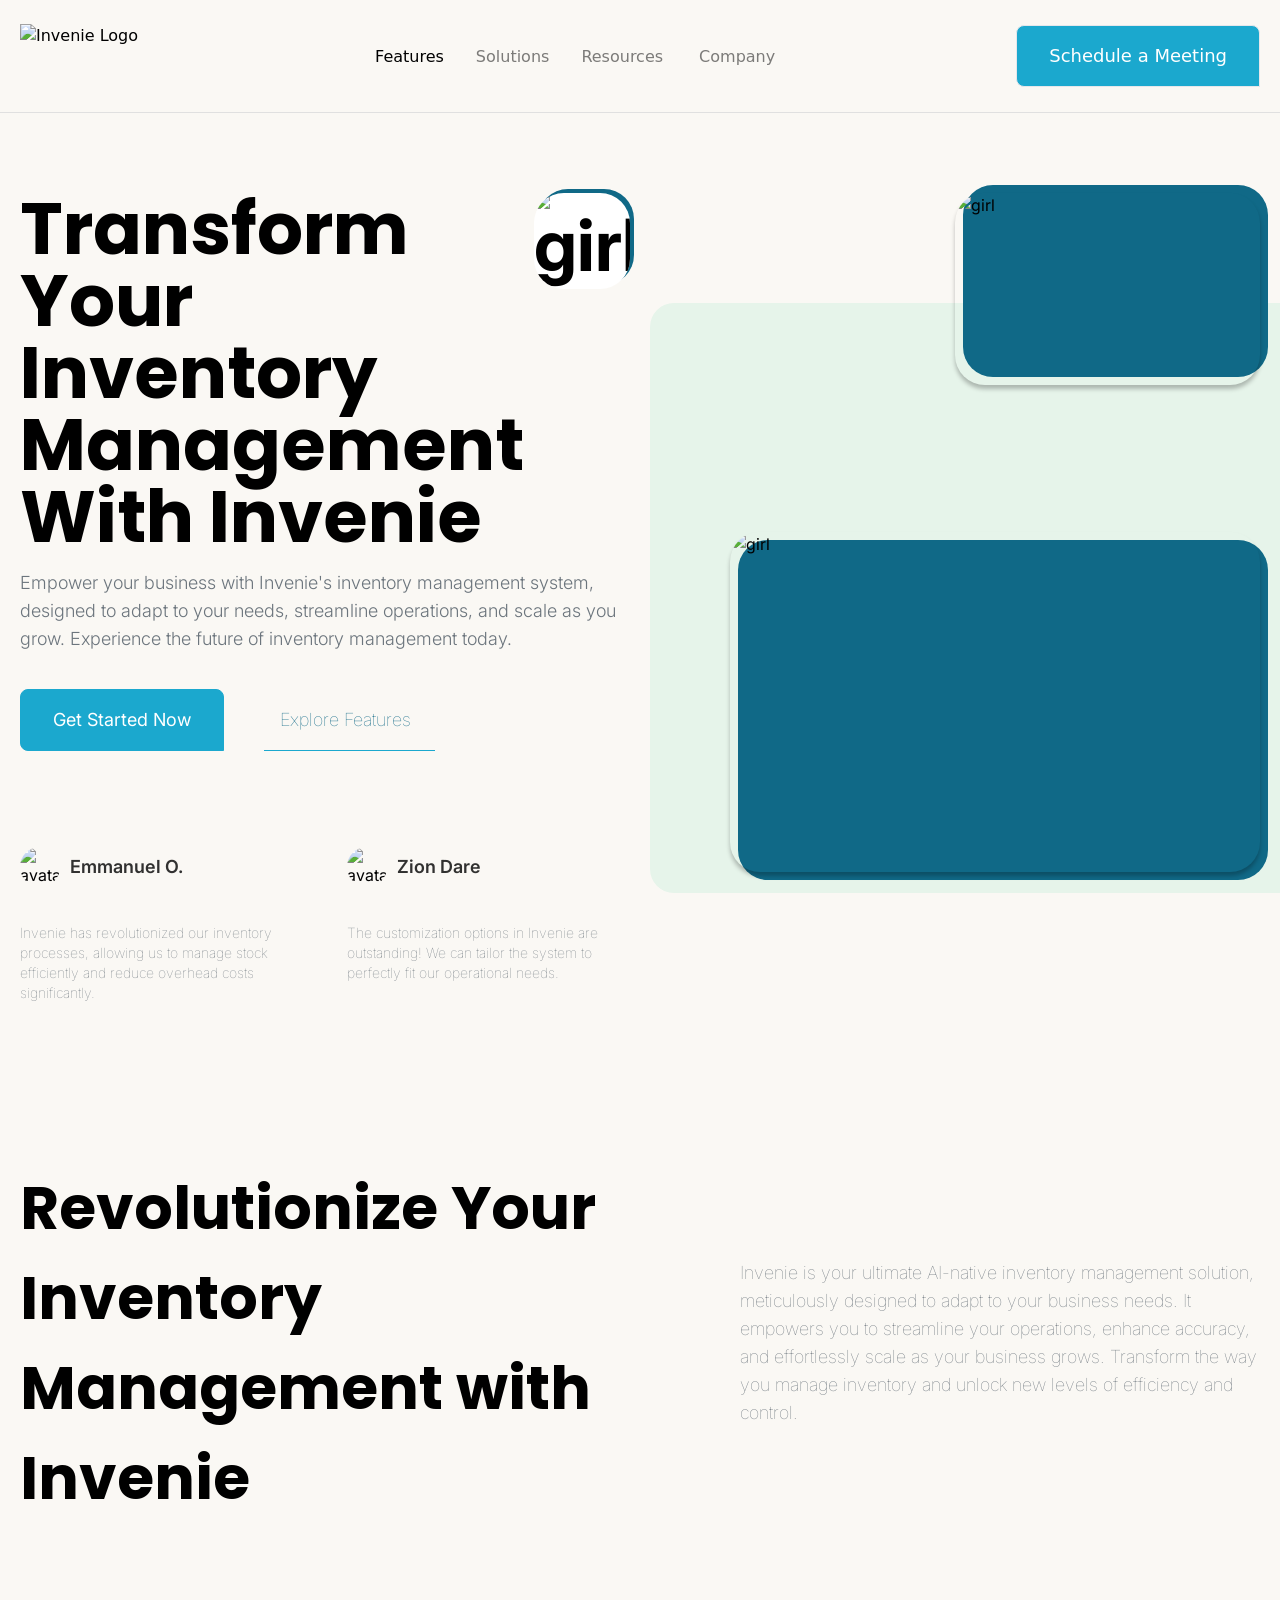
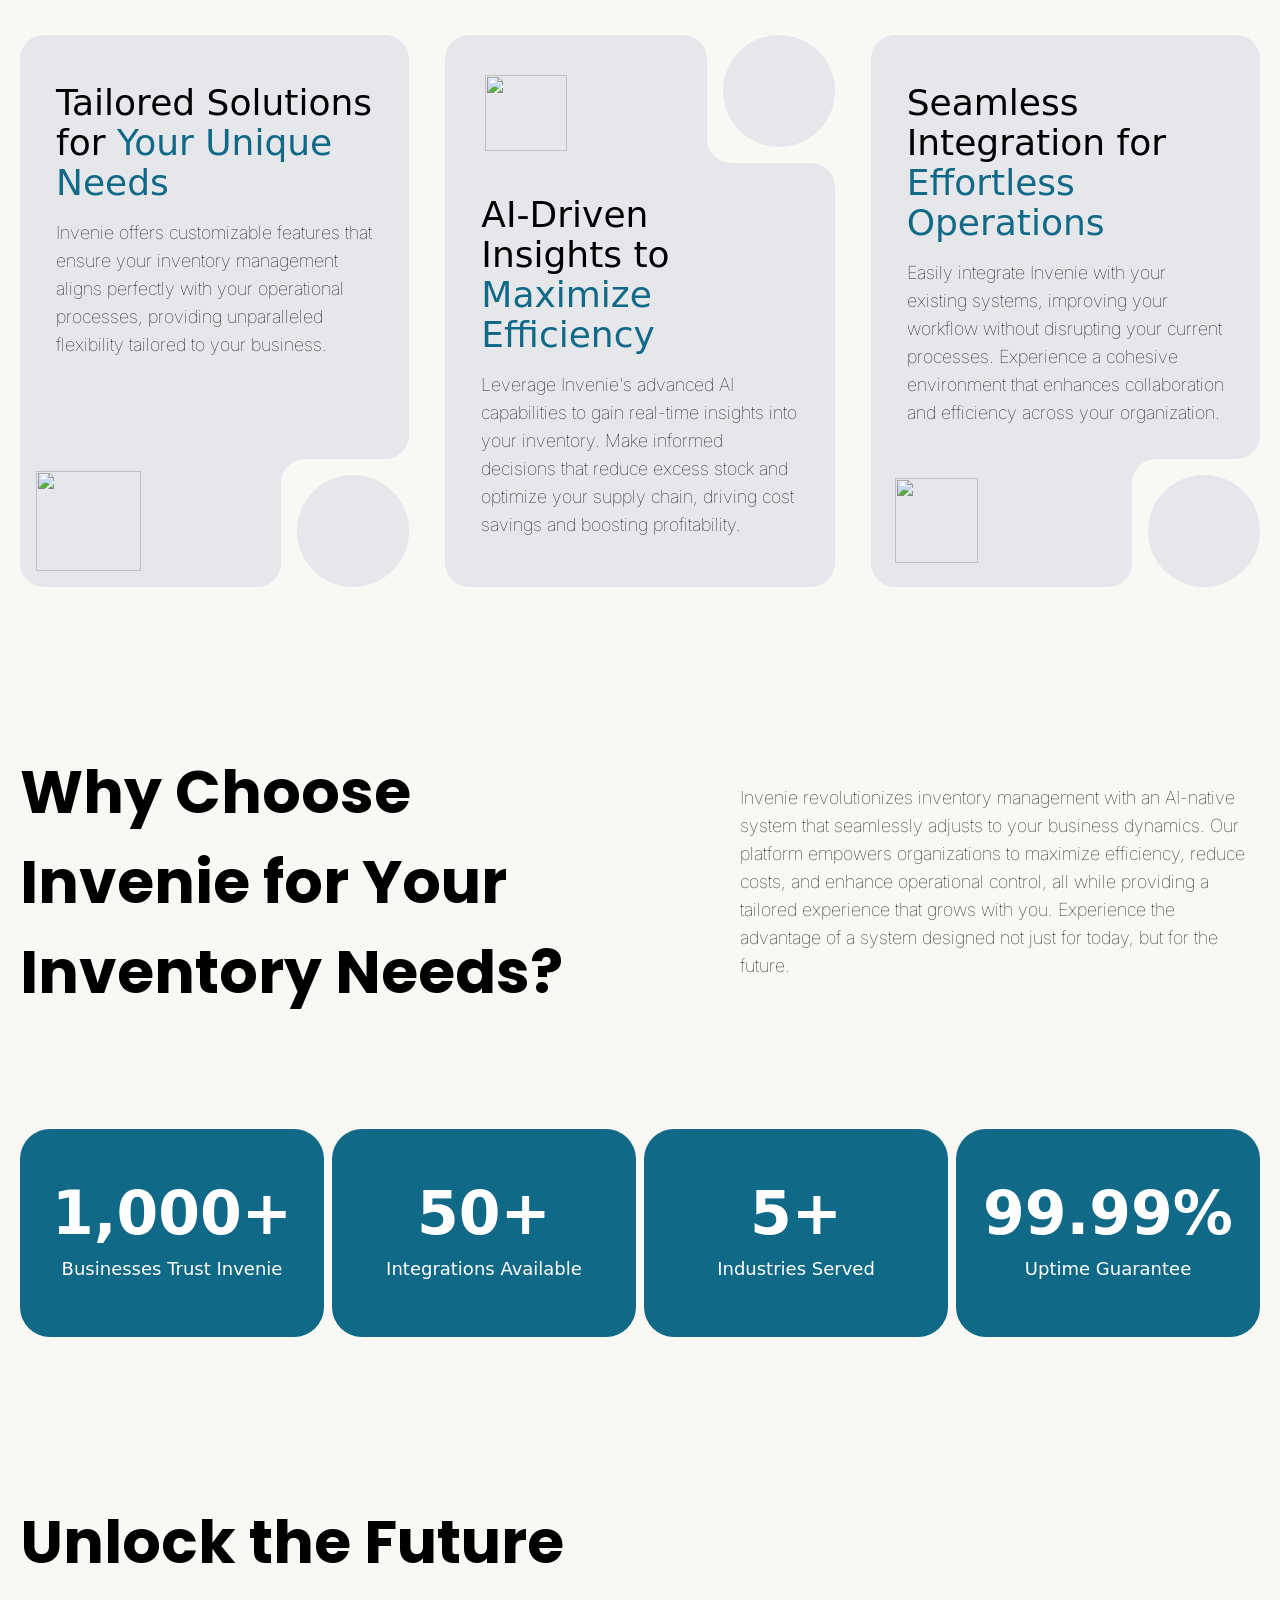
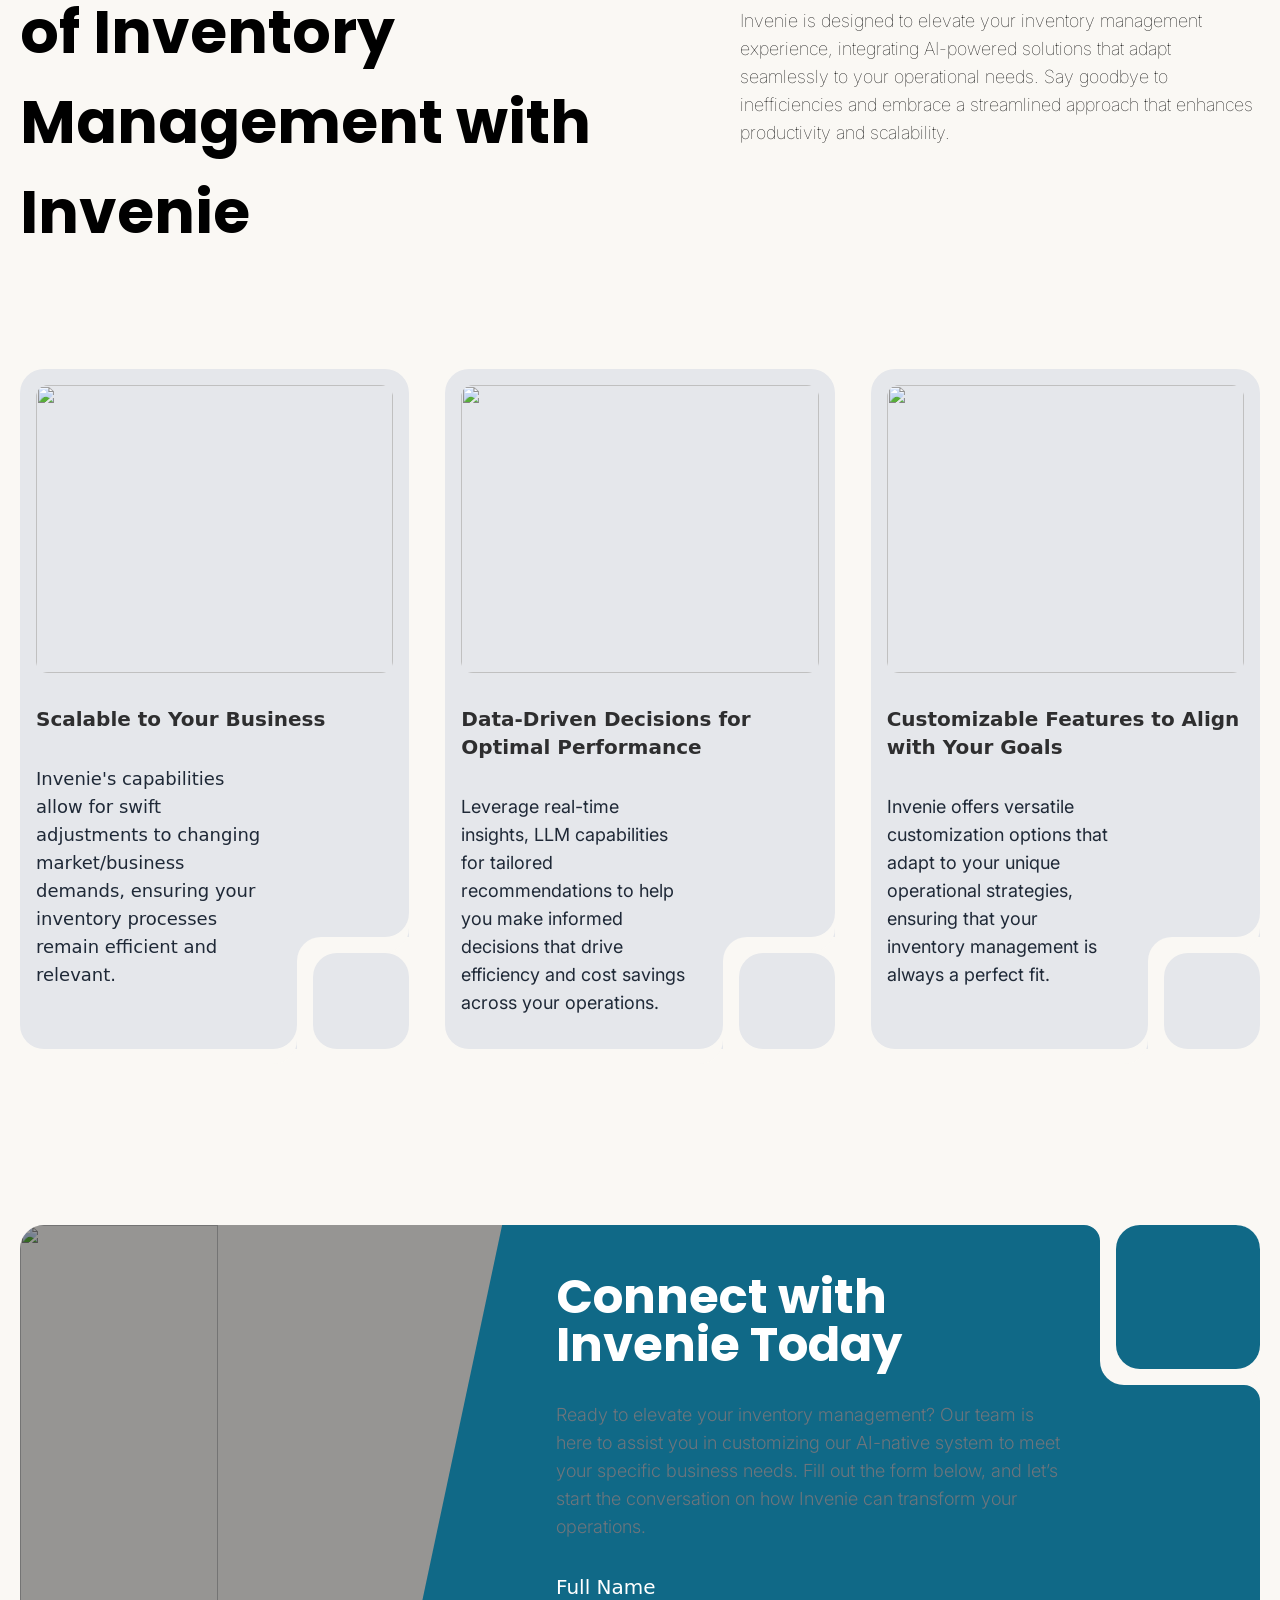
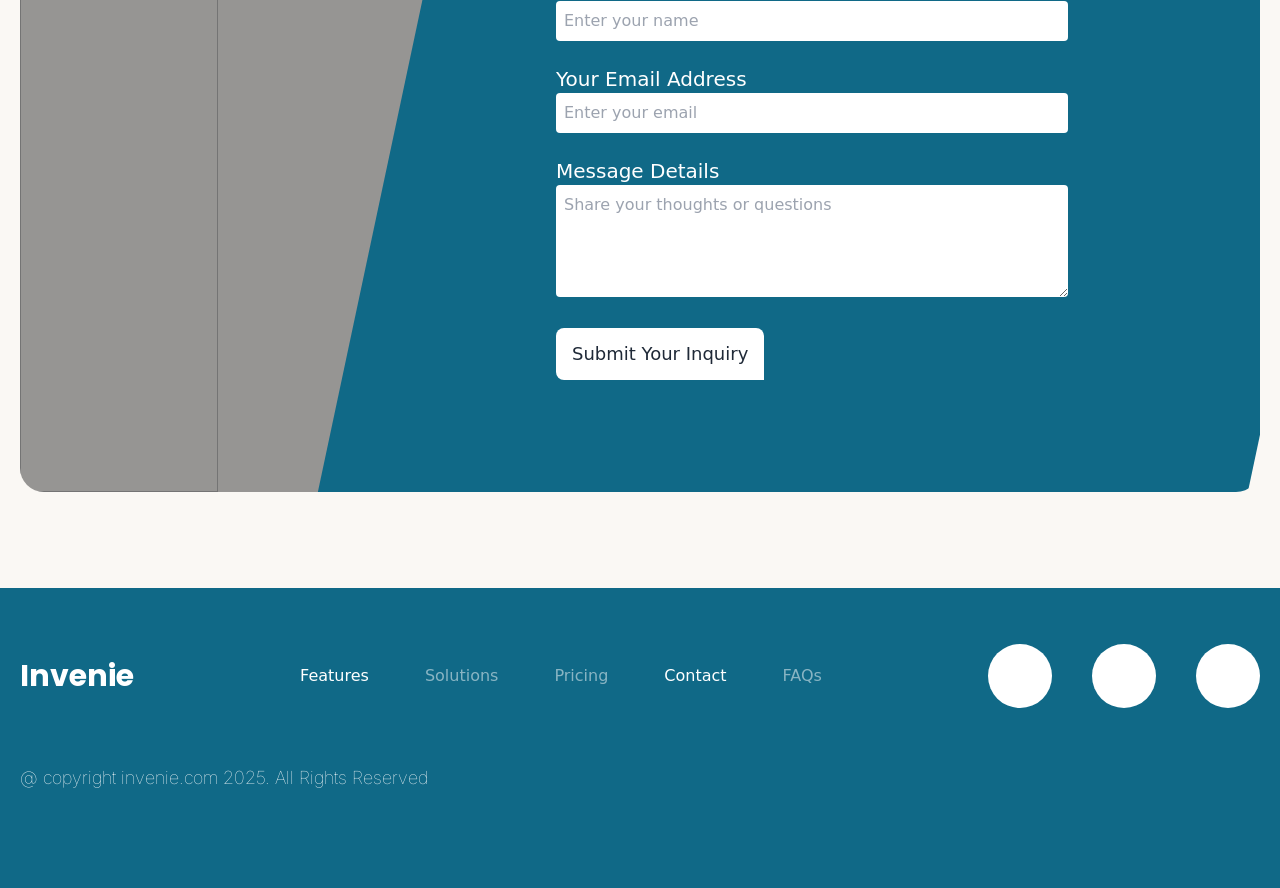
==== index.html @ 68565e1e "first commit" ====
<!DOCTYPE html>
<html lang="en">
  <head>
    <script>window.LANDING_SITE_ID = 'LS-laa4bu20im'</script>
    <script>window.LANDING_SITE_CONTACT_US_URL = 'https://oaojaap5re2buacyhw4cycgvza0shopu.lambda-url.us-east-2.on.aws/'</script>
    <script>window.LANDING_SITE_WAITLIST_URL = 'https://bdldawixswmdefh3p6np22gydi0ojqed.lambda-url.us-east-2.on.aws/'</script>
    <script src="/public/main.umd.js"></script>
    
    <meta charset="utf-8">
    <title>Invenie: AI-Driven Inventory Management for Scalable Business Solutions</title>
    <meta name="description" content="Transform your business with Invenie's adaptable AI-native inventory management system. Customize, scale, and optimize your operations today."/>
    <meta name="viewport" content="width=device-width, initial-scale=1">
    <meta property="og:title" content="Invenie: AI-Driven Inventory Management for Scalable Business Solutions"><meta property="og:description" content="Transform your business with Invenie's adaptable AI-native inventory management system. Customize, scale, and optimize your operations today."><meta name="twitter:title" content="Invenie: AI-Driven Inventory Management"><meta name="twitter:description" content="Optimize your business with Invenie's adaptable AI-native inventory system for scalable solutions."><meta property="og:image" content="https://imagedelivery.net/xaKlCos5cTg_1RWzIu_h-A/f4a46ba2-67cd-480a-1648-e6ad1feab300/public"><meta name="twitter:image" content="https://imagedelivery.net/xaKlCos5cTg_1RWzIu_h-A/f4a46ba2-67cd-480a-1648-e6ad1feab300/public">
    <link rel="preconnect" href="https://fonts.googleapis.com">
    <link rel="preconnect" href="https://fonts.gstatic.com" crossorigin>
    <link rel="icon" href="media/invenieicon.png" type="image/png" />

    <link
        rel="preload"
        href="https://fonts.googleapis.com/css2?family=Poppins:wght@300;400;500;600;700&family=Lato:wght@300;400;500;600;700&family=Inter:wght@300;400;500;600;700&display=swap"
        as="style"
        onload="this.onload=null;this.rel='stylesheet'"
    />
    <noscript>
        <link
            href="https://fonts.googleapis.com/css2?family=Poppins:wght@300;400;500;600;700&family=Lato:wght@300;400;500;600;700&family=Inter:wght@300;400;500;600;700&display=swap"
            rel="stylesheet"
        />
    </noscript>
    <style>*,::after,::before{box-sizing:border-box;border-width:0;border-style:solid;border-color:#e5e7eb}::after,::before{--tw-content:''}html{line-height:1.5;-webkit-text-size-adjust:100%;-moz-tab-size:4;-o-tab-size:4;tab-size:4;font-family:ui-sans-serif,system-ui,-apple-system,BlinkMacSystemFont,"Segoe UI",Roboto,"Helvetica Neue",Arial,"Noto Sans",sans-serif,"Apple Color Emoji","Segoe UI Emoji","Segoe UI Symbol","Noto Color Emoji";font-feature-settings:normal;font-variation-settings:normal}body{margin:0;line-height:inherit}hr{height:0;color:inherit;border-top-width:1px}abbr:where([title]){-webkit-text-decoration:underline dotted;text-decoration:underline dotted}h1,h2,h3,h4,h5,h6{font-size:inherit;font-weight:inherit}a{color:inherit;text-decoration:inherit}b,strong{font-weight:bolder}code,kbd,pre,samp{font-family:ui-monospace,SFMono-Regular,Menlo,Monaco,Consolas,"Liberation Mono","Courier New",monospace;font-size:1em}small{font-size:80%}sub,sup{font-size:75%;line-height:0;position:relative;vertical-align:baseline}sub{bottom:-.25em}sup{top:-.5em}table{text-indent:0;border-color:inherit;border-collapse:collapse}button,input,optgroup,select,textarea{font-family:inherit;font-size:100%;font-weight:inherit;line-height:inherit;color:inherit;margin:0;padding:0}button,select{text-transform:none}[type=button],[type=reset],[type=submit],button{-webkit-appearance:button;background-color:transparent;background-image:none}:-moz-focusring{outline:auto}:-moz-ui-invalid{box-shadow:none}progress{vertical-align:baseline}::-webkit-inner-spin-button,::-webkit-outer-spin-button{height:auto}[type=search]{-webkit-appearance:textfield;outline-offset:-2px}::-webkit-search-decoration{-webkit-appearance:none}::-webkit-file-upload-button{-webkit-appearance:button;font:inherit}summary{display:list-item}blockquote,dd,dl,figure,h1,h2,h3,h4,h5,h6,hr,p,pre{margin:0}fieldset{margin:0;padding:0}legend{padding:0}menu,ol,ul{list-style:none;margin:0;padding:0}textarea{resize:vertical}input::-moz-placeholder,textarea::-moz-placeholder{opacity:1;color:#9ca3af}input::placeholder,textarea::placeholder{opacity:1;color:#9ca3af}[role=button],button{cursor:pointer}:disabled{cursor:default}audio,canvas,embed,iframe,img,object,svg,video{display:block;vertical-align:middle}img,video{max-width:100%;height:auto}[hidden]{display:none}*,::after,::before{--tw-border-spacing-x:0;--tw-border-spacing-y:0;--tw-translate-x:0;--tw-translate-y:0;--tw-rotate:0;--tw-skew-x:0;--tw-skew-y:0;--tw-scale-x:1;--tw-scale-y:1;--tw-pan-x: ;--tw-pan-y: ;--tw-pinch-zoom: ;--tw-scroll-snap-strictness:proximity;--tw-ordinal: ;--tw-slashed-zero: ;--tw-numeric-figure: ;--tw-numeric-spacing: ;--tw-numeric-fraction: ;--tw-ring-inset: ;--tw-ring-offset-width:0px;--tw-ring-offset-color:#fff;--tw-ring-color:rgb(59 130 246 / 0.5);--tw-ring-offset-shadow:0 0 #0000;--tw-ring-shadow:0 0 #0000;--tw-shadow:0 0 #0000;--tw-shadow-colored:0 0 #0000;--tw-blur: ;--tw-brightness: ;--tw-contrast: ;--tw-grayscale: ;--tw-hue-rotate: ;--tw-invert: ;--tw-saturate: ;--tw-sepia: ;--tw-drop-shadow: ;--tw-backdrop-blur: ;--tw-backdrop-brightness: ;--tw-backdrop-contrast: ;--tw-backdrop-grayscale: ;--tw-backdrop-hue-rotate: ;--tw-backdrop-invert: ;--tw-backdrop-opacity: ;--tw-backdrop-saturate: ;--tw-backdrop-sepia: }::backdrop{--tw-border-spacing-x:0;--tw-border-spacing-y:0;--tw-translate-x:0;--tw-translate-y:0;--tw-rotate:0;--tw-skew-x:0;--tw-skew-y:0;--tw-scale-x:1;--tw-scale-y:1;--tw-pan-x: ;--tw-pan-y: ;--tw-pinch-zoom: ;--tw-scroll-snap-strictness:proximity;--tw-ordinal: ;--tw-slashed-zero: ;--tw-numeric-figure: ;--tw-numeric-spacing: ;--tw-numeric-fraction: ;--tw-ring-inset: ;--tw-ring-offset-width:0px;--tw-ring-offset-color:#fff;--tw-ring-color:rgb(59 130 246 / 0.5);--tw-ring-offset-shadow:0 0 #0000;--tw-ring-shadow:0 0 #0000;--tw-shadow:0 0 #0000;--tw-shadow-colored:0 0 #0000;--tw-blur: ;--tw-brightness: ;--tw-contrast: ;--tw-grayscale: ;--tw-hue-rotate: ;--tw-invert: ;--tw-saturate: ;--tw-sepia: ;--tw-drop-shadow: ;--tw-backdrop-blur: ;--tw-backdrop-brightness: ;--tw-backdrop-contrast: ;--tw-backdrop-grayscale: ;--tw-backdrop-hue-rotate: ;--tw-backdrop-invert: ;--tw-backdrop-opacity: ;--tw-backdrop-saturate: ;--tw-backdrop-sepia: }.pointer-events-none{pointer-events:none}.absolute{position:absolute}.relative{position:relative}.inset-0{inset:0px}.-bottom-10{bottom:-2.5rem}.-bottom-16{bottom:-4rem}.-left-10{left:-2.5rem}.-left-6{left:-1.5rem}.-left-8{left:-2rem}.-right-10{right:-2.5rem}.-right-20{right:-5rem}.-top-16{top:-4rem}.-top-6{top:-1.5rem}.bottom-0{bottom:0}.bottom-10{bottom:2.5rem}.bottom-4{bottom:1rem}.bottom-6{bottom:1.5rem}.left-0{left:0}.left-1\/2{left:50%}.left-10{left:2.5rem}.left-4{left:1rem}.left-6{left:1.5rem}.right-0{right:0}.top-0{top:0}.top-1\/2{top:50%}.top-32{top:8rem}.top-40{top:10rem}.top-full{top:100%}.z-0{z-index:0}.z-10{z-index:10}.z-20{z-index:20}.z-30{z-index:30}.z-40{z-index:40}.z-50{z-index:50}.z-\[1\]{z-index:1}.col-span-2{grid-column:span 2/span 2}.col-span-3{grid-column:span 3/span 3}.col-span-4{grid-column:span 4/span 4}.col-span-5{grid-column:span 5/span 5}.mx-auto{margin-left:auto;margin-right:auto}.-mr-20{margin-right:-5rem}.ml-1{margin-left:.25rem}.ml-auto{margin-left:auto}.mt-10{margin-top:2.5rem}.mt-2{margin-top:.5rem}.block{display:block}.inline-block{display:inline-block}.flex{display:flex}.grid{display:grid}.hidden{display:none}.h-10{height:2.5rem}.h-12{height:3rem}.h-16{height:4rem}.h-20{height:5rem}.h-24{height:6rem}.h-28{height:7rem}.h-40{height:10rem}.h-60{height:15rem}.h-64{height:16rem}.h-\[100px\]{height:100px}.h-\[590px\]{height:590px}.h-\[76px\]{height:76px}.h-\[85px\]{height:85px}.h-full{height:100%}.min-h-\[6rem\]{min-height:6rem}.w-10{width:2.5rem}.w-16{width:4rem}.w-2\/3{width:66.666667%}.w-20{width:5rem}.w-24{width:6rem}.w-4{width:1rem}.w-6{width:1.5rem}.w-\[105px\]{width:105px}.w-\[82px\]{width:82px}.w-\[83px\]{width:83px}.w-auto{width:auto}.w-full{width:100%}.w-screen{width:100vw}.max-w-7xl{max-width:80rem}.flex-1{flex:1 1 0%}.grow{flex-grow:1}.-translate-x-1\/2{--tw-translate-x:-50%;transform:translate(var(--tw-translate-x),var(--tw-translate-y)) rotate(var(--tw-rotate)) skewX(var(--tw-skew-x)) skewY(var(--tw-skew-y)) scaleX(var(--tw-scale-x)) scaleY(var(--tw-scale-y))}.-translate-y-1{--tw-translate-y:-0.25rem;transform:translate(var(--tw-translate-x),var(--tw-translate-y)) rotate(var(--tw-rotate)) skewX(var(--tw-skew-x)) skewY(var(--tw-skew-y)) scaleX(var(--tw-scale-x)) scaleY(var(--tw-scale-y))}.-translate-y-1\/2{--tw-translate-y:-50%;transform:translate(var(--tw-translate-x),var(--tw-translate-y)) rotate(var(--tw-rotate)) skewX(var(--tw-skew-x)) skewY(var(--tw-skew-y)) scaleX(var(--tw-scale-x)) scaleY(var(--tw-scale-y))}.-translate-y-2{--tw-translate-y:-0.5rem;transform:translate(var(--tw-translate-x),var(--tw-translate-y)) rotate(var(--tw-rotate)) skewX(var(--tw-skew-x)) skewY(var(--tw-skew-y)) scaleX(var(--tw-scale-x)) scaleY(var(--tw-scale-y))}.translate-x-1{--tw-translate-x:0.25rem;transform:translate(var(--tw-translate-x),var(--tw-translate-y)) rotate(var(--tw-rotate)) skewX(var(--tw-skew-x)) skewY(var(--tw-skew-y)) scaleX(var(--tw-scale-x)) scaleY(var(--tw-scale-y))}.translate-x-2{--tw-translate-x:0.5rem;transform:translate(var(--tw-translate-x),var(--tw-translate-y)) rotate(var(--tw-rotate)) skewX(var(--tw-skew-x)) skewY(var(--tw-skew-y)) scaleX(var(--tw-scale-x)) scaleY(var(--tw-scale-y))}.translate-y-2{--tw-translate-y:0.5rem;transform:translate(var(--tw-translate-x),var(--tw-translate-y)) rotate(var(--tw-rotate)) skewX(var(--tw-skew-x)) skewY(var(--tw-skew-y)) scaleX(var(--tw-scale-x)) scaleY(var(--tw-scale-y))}.-skew-x-12{--tw-skew-x:-12deg;transform:translate(var(--tw-translate-x),var(--tw-translate-y)) rotate(var(--tw-rotate)) skewX(var(--tw-skew-x)) skewY(var(--tw-skew-y)) scaleX(var(--tw-scale-x)) scaleY(var(--tw-scale-y))}.transform{transform:translate(var(--tw-translate-x),var(--tw-translate-y)) rotate(var(--tw-rotate)) skewX(var(--tw-skew-x)) skewY(var(--tw-skew-y)) scaleX(var(--tw-scale-x)) scaleY(var(--tw-scale-y))}.cursor-not-allowed{cursor:not-allowed}.cursor-pointer{cursor:pointer}.grid-cols-5{grid-template-columns:repeat(5,minmax(0,1fr))}.grid-cols-8{grid-template-columns:repeat(8,minmax(0,1fr))}.flex-col{flex-direction:column}.items-start{align-items:flex-start}.items-end{align-items:flex-end}.items-center{align-items:center}.justify-end{justify-content:flex-end}.justify-center{justify-content:center}.justify-between{justify-content:space-between}.gap-0{gap:0}.gap-0\.5{gap:.125rem}.gap-11{gap:2.75rem}.gap-2{gap:.5rem}.gap-2\.5{gap:.625rem}.gap-20{gap:5rem}.gap-3{gap:.75rem}.gap-4{gap:1rem}.gap-5{gap:1.25rem}.gap-6{gap:1.5rem}.gap-9{gap:2.25rem}.gap-x-8{-moz-column-gap:2rem;column-gap:2rem}.gap-y-4{row-gap:1rem}.gap-y-5{row-gap:1.25rem}.space-y-4>:not([hidden])~:not([hidden]){--tw-space-y-reverse:0;margin-top:calc(1rem * calc(1 - var(--tw-space-y-reverse)));margin-bottom:calc(1rem * var(--tw-space-y-reverse))}.space-y-5>:not([hidden])~:not([hidden]){--tw-space-y-reverse:0;margin-top:calc(1.25rem * calc(1 - var(--tw-space-y-reverse)));margin-bottom:calc(1.25rem * var(--tw-space-y-reverse))}.overflow-hidden{overflow:hidden}.rounded{border-radius:.25rem}.rounded-2xl{border-radius:1rem}.rounded-3xl{border-radius:1.5rem}.rounded-\[30px\]{border-radius:30px}.rounded-\[var\(--button-rounded-radius\)\]{border-radius:var(--button-rounded-radius)}.rounded-full{border-radius:9999px}.rounded-xl{border-radius:.75rem}.rounded-br-3xl{border-bottom-right-radius:1.5rem}.rounded-br-none{border-bottom-right-radius:0}.rounded-tl-3xl{border-top-left-radius:1.5rem}.rounded-tr-3xl{border-top-right-radius:1.5rem}.border{border-width:1px}.border-b{border-bottom-width:1px}.border-t{border-top-width:1px}.border-solid{border-style:solid}.border-\[var\(--light-border-color\)\]{border-color:var(--light-border-color)}.border-\[var\(--primary-button-bg-color\)\]{border-color:var(--primary-button-bg-color)}.border-gray-200{--tw-border-opacity:1;border-color:rgb(229 231 235 / var(--tw-border-opacity))}.bg-\[\#faf8f4\]{--tw-bg-opacity:1;background-color:rgb(250 248 244 / var(--tw-bg-opacity))}.bg-\[\#ffffff\]{--tw-bg-opacity:1;background-color:rgb(255 255 255 / var(--tw-bg-opacity))}.bg-\[var\(--light-background-color\)\]{background-color:var(--light-background-color)}.bg-\[var\(--primary-button-bg-color\)\]{background-color:var(--primary-button-bg-color)}.bg-\[var\(--primary-color\)\]{background-color:var(--primary-color)}.bg-black\/40{background-color:rgb(0 0 0 / .4)}.bg-gray-200{--tw-bg-opacity:1;background-color:rgb(229 231 235 / var(--tw-bg-opacity))}.bg-white{--tw-bg-opacity:1;background-color:rgb(255 255 255 / var(--tw-bg-opacity))}.object-cover{-o-object-fit:cover;object-fit:cover}.p-1{padding:.25rem}.p-1\.5{padding:.375rem}.p-2{padding:.5rem}.p-4{padding:1rem}.p-6{padding:1.5rem}.px-3{padding-left:.75rem;padding-right:.75rem}.px-5{padding-left:1.25rem;padding-right:1.25rem}.px-6{padding-left:1.5rem;padding-right:1.5rem}.px-8{padding-left:2rem;padding-right:2rem}.px-\[var\(--button-padding-x\)\]{padding-left:var(--button-padding-x);padding-right:var(--button-padding-x)}.py-1{padding-top:.25rem;padding-bottom:.25rem}.py-1\.5{padding-top:.375rem;padding-bottom:.375rem}.py-10{padding-top:2.5rem;padding-bottom:2.5rem}.py-4{padding-top:1rem;padding-bottom:1rem}.py-6{padding-top:1.5rem;padding-bottom:1.5rem}.py-\[var\(--button-padding-y\)\]{padding-top:var(--button-padding-y);padding-bottom:var(--button-padding-y)}.pb-10{padding-bottom:2.5rem}.pb-24{padding-bottom:6rem}.pb-28{padding-bottom:7rem}.pb-3{padding-bottom:.75rem}.pb-4{padding-bottom:1rem}.pb-40{padding-bottom:10rem}.pb-8{padding-bottom:2rem}.pb-9{padding-bottom:2.25rem}.pl-20{padding-left:5rem}.pr-12{padding-right:3rem}.pr-24{padding-right:6rem}.pr-5{padding-right:1.25rem}.pt-10{padding-top:2.5rem}.pt-12{padding-top:3rem}.pt-4{padding-top:1rem}.pt-8{padding-top:2rem}.text-center{text-align:center}.text-right{text-align:right}.text-2xl{font-size:1.5rem;line-height:2rem}.text-3xl{font-size:1.875rem;line-height:2.25rem}.text-4xl\/normal{font-size:2.25rem;line-height:1.5}.text-5xl{font-size:3rem;line-height:1}.text-lg{font-size:1.125rem;line-height:1.75rem}.text-sm{font-size:.875rem;line-height:1.25rem}.text-xl{font-size:1.25rem;line-height:1.75rem}.font-bold{font-weight:700}.font-light{font-weight:300}.font-medium{font-weight:500}.font-semibold{font-weight:600}.font-thin{font-weight:100}.leading-tight{line-height:1.25}.text-\[\#ffffff\]{--tw-text-opacity:1;color:rgb(255 255 255 / var(--tw-text-opacity))}.text-\[var\(--gray-text-color\)\]{color:var(--gray-text-color)}.text-\[var\(--primary-button-text-color\)\]{color:var(--primary-button-text-color)}.text-\[var\(--primary-color\)\]{color:var(--primary-color)}.text-black{--tw-text-opacity:1;color:rgb(0 0 0 / var(--tw-text-opacity))}.text-black\/80{color:rgb(0 0 0 / .8)}.text-gray-800{--tw-text-opacity:1;color:rgb(31 41 55 / var(--tw-text-opacity))}.text-white{--tw-text-opacity:1;color:rgb(255 255 255 / var(--tw-text-opacity))}.text-yellow-500{--tw-text-opacity:1;color:rgb(234 179 8 / var(--tw-text-opacity))}.opacity-50{opacity:.5}.opacity-80{opacity:.8}.shadow-\[0_-16px_0_0_\#faf8f4\]{--tw-shadow:0 -16px 0 0 #faf8f4;--tw-shadow-colored:0 -16px 0 0 var(--tw-shadow-color);box-shadow:var(--tw-ring-offset-shadow,0 0 #0000),var(--tw-ring-shadow,0 0 #0000),var(--tw-shadow)}.shadow-\[0_-25px_0_0_\#faf8f4\]{--tw-shadow:0 -25px 0 0 #faf8f4;--tw-shadow-colored:0 -25px 0 0 var(--tw-shadow-color);box-shadow:var(--tw-ring-offset-shadow,0 0 #0000),var(--tw-ring-shadow,0 0 #0000),var(--tw-shadow)}.shadow-\[0_15px_0_0_\#faf8f4\]{--tw-shadow:0 15px 0 0 #faf8f4;--tw-shadow-colored:0 15px 0 0 var(--tw-shadow-color);box-shadow:var(--tw-ring-offset-shadow,0 0 #0000),var(--tw-ring-shadow,0 0 #0000),var(--tw-shadow)}.shadow-\[0_16px_0_0_\#faf8f4\]{--tw-shadow:0 16px 0 0 #faf8f4;--tw-shadow-colored:0 16px 0 0 var(--tw-shadow-color);box-shadow:var(--tw-ring-offset-shadow,0 0 #0000),var(--tw-ring-shadow,0 0 #0000),var(--tw-shadow)}.shadow-\[0px_4px_4px_0px_rgba\(0\2c 0\2c 0\2c 0\.25\)\]{--tw-shadow:0px 4px 4px 0px rgba(0,0,0,0.25);--tw-shadow-colored:0px 4px 4px 0px var(--tw-shadow-color);box-shadow:var(--tw-ring-offset-shadow,0 0 #0000),var(--tw-ring-shadow,0 0 #0000),var(--tw-shadow)}.transition{transition-property:color,background-color,border-color,text-decoration-color,fill,stroke,opacity,box-shadow,transform,filter,-webkit-backdrop-filter;transition-property:color,background-color,border-color,text-decoration-color,fill,stroke,opacity,box-shadow,transform,filter,backdrop-filter;transition-property:color,background-color,border-color,text-decoration-color,fill,stroke,opacity,box-shadow,transform,filter,backdrop-filter,-webkit-backdrop-filter;transition-timing-function:cubic-bezier(0.4,0,0.2,1);transition-duration:150ms}.transition-transform{transition-property:transform;transition-timing-function:cubic-bezier(0.4,0,0.2,1);transition-duration:150ms}.ease-linear{transition-timing-function:linear}.\[font-family\:Inter\]{font-family:Inter}.\[font-family\:Poppins\]{font-family:Poppins}.\[font-family\:var\(--font-family-heading\)\]{font-family:var(--font-family-heading)}.hover\:bg-\[\#1900410a\]:hover{background-color:#1900410a}.hover\:bg-\[var\(--primary-button-hover-bg-color\)\]:hover{background-color:var(--primary-button-hover-bg-color)}.hover\:bg-black:hover{--tw-bg-opacity:1;background-color:rgb(0 0 0 / var(--tw-bg-opacity))}.hover\:bg-gray-300:hover{--tw-bg-opacity:1;background-color:rgb(209 213 219 / var(--tw-bg-opacity))}.hover\:text-\[\#ffffff\]:hover{--tw-text-opacity:1;color:rgb(255 255 255 / var(--tw-text-opacity))}.hover\:text-\[var\(--primary-button-hover-text-color\)\]:hover{color:var(--primary-button-hover-text-color)}@media (min-width:640px){.sm\:h-48{height:12rem}.sm\:h-\[340px\]{height:340px}.sm\:w-1\/2{width:50%}.sm\:w-3\/4{width:75%}.sm\:w-auto{width:auto}.sm\:grid-cols-2{grid-template-columns:repeat(2,minmax(0,1fr))}.sm\:flex-row{flex-direction:row}.sm\:gap-8{gap:2rem}.sm\:pt-12{padding-top:3rem}}@media (min-width:768px){.md\:top-0{top:0}.md\:col-span-2{grid-column:span 2/span 2}.md\:mt-0{margin-top:0}.md\:block{display:block}.md\:hidden{display:none}.md\:h-24{height:6rem}.md\:h-28{height:7rem}.md\:h-32{height:8rem}.md\:h-40{height:10rem}.md\:h-72{height:18rem}.md\:w-24{width:6rem}.md\:w-28{width:7rem}.md\:w-32{width:8rem}.md\:flex-row{flex-direction:row}.md\:items-start{align-items:flex-start}.md\:items-center{align-items:center}.md\:justify-between{justify-content:space-between}.md\:gap-10{gap:2.5rem}.md\:gap-3{gap:.75rem}.md\:space-x-4>:not([hidden])~:not([hidden]){--tw-space-x-reverse:0;margin-right:calc(1rem * var(--tw-space-x-reverse));margin-left:calc(1rem * calc(1 - var(--tw-space-x-reverse)))}.md\:space-x-8>:not([hidden])~:not([hidden]){--tw-space-x-reverse:0;margin-right:calc(2rem * var(--tw-space-x-reverse));margin-left:calc(2rem * calc(1 - var(--tw-space-x-reverse)))}.md\:space-y-0>:not([hidden])~:not([hidden]){--tw-space-y-reverse:0;margin-top:calc(0px * calc(1 - var(--tw-space-y-reverse)));margin-bottom:calc(0px * var(--tw-space-y-reverse))}.md\:space-y-6>:not([hidden])~:not([hidden]){--tw-space-y-reverse:0;margin-top:calc(1.5rem * calc(1 - var(--tw-space-y-reverse)));margin-bottom:calc(1.5rem * var(--tw-space-y-reverse))}.md\:rounded-3xl{border-radius:1.5rem}.md\:rounded-\[30px\]{border-radius:30px}.md\:rounded-bl-3xl{border-bottom-left-radius:1.5rem}.md\:rounded-tl-none{border-top-left-radius:0}.md\:p-0{padding:0}.md\:p-4{padding:1rem}.md\:px-8{padding-left:2rem;padding-right:2rem}.md\:py-4{padding-top:1rem;padding-bottom:1rem}.md\:pb-20{padding-bottom:5rem}.md\:pb-6{padding-bottom:1.5rem}.md\:pr-32{padding-right:8rem}.md\:pr-48{padding-right:12rem}.md\:pt-8{padding-top:2rem}.md\:text-left{text-align:left}.md\:text-3xl{font-size:1.875rem;line-height:2.25rem}.md\:text-5xl{font-size:3rem;line-height:1}.md\:text-base{font-size:1rem;line-height:1.5rem}.md\:hover\:text-black:hover{--tw-text-opacity:1;color:rgb(0 0 0 / var(--tw-text-opacity))}}@media (min-width:1024px){.lg\:static{position:static}.lg\:absolute{position:absolute}.lg\:top-0{top:0}.lg\:top-10{top:2.5rem}.lg\:mt-28{margin-top:7rem}.lg\:block{display:block}.lg\:flex{display:flex}.lg\:hidden{display:none}.lg\:h-16{height:4rem}.lg\:h-36{height:9rem}.lg\:h-40{height:10rem}.lg\:h-52{height:13rem}.lg\:h-56{height:14rem}.lg\:w-16{width:4rem}.lg\:w-2\/5{width:40%}.lg\:w-36{width:9rem}.lg\:w-40{width:10rem}.lg\:w-\[260px\]{width:260px}.lg\:max-w-lg{max-width:32rem}.lg\:grid-cols-2{grid-template-columns:repeat(2,minmax(0,1fr))}.lg\:grid-cols-3{grid-template-columns:repeat(3,minmax(0,1fr))}.lg\:flex-row{flex-direction:row}.lg\:items-start{align-items:flex-start}.lg\:items-center{align-items:center}.lg\:justify-start{justify-content:flex-start}.lg\:justify-center{justify-content:center}.lg\:justify-between{justify-content:space-between}.lg\:gap-10{gap:2.5rem}.lg\:gap-14{gap:3.5rem}.lg\:gap-5{gap:1.25rem}.lg\:gap-9{gap:2.25rem}.lg\:space-x-12>:not([hidden])~:not([hidden]){--tw-space-x-reverse:0;margin-right:calc(3rem * var(--tw-space-x-reverse));margin-left:calc(3rem * calc(1 - var(--tw-space-x-reverse)))}.lg\:space-x-8>:not([hidden])~:not([hidden]){--tw-space-x-reverse:0;margin-right:calc(2rem * var(--tw-space-x-reverse));margin-left:calc(2rem * calc(1 - var(--tw-space-x-reverse)))}.lg\:space-y-0>:not([hidden])~:not([hidden]){--tw-space-y-reverse:0;margin-top:calc(0px * calc(1 - var(--tw-space-y-reverse)));margin-bottom:calc(0px * var(--tw-space-y-reverse))}.lg\:space-y-8>:not([hidden])~:not([hidden]){--tw-space-y-reverse:0;margin-top:calc(2rem * calc(1 - var(--tw-space-y-reverse)));margin-bottom:calc(2rem * var(--tw-space-y-reverse))}.lg\:rounded-lg{border-radius:.5rem}.lg\:rounded-bl-3xl{border-bottom-left-radius:1.5rem}.lg\:rounded-tl-none{border-top-left-radius:0}.lg\:border{border-width:1px}.lg\:border-gray-200{--tw-border-opacity:1;border-color:rgb(229 231 235 / var(--tw-border-opacity))}.lg\:border-t-transparent{border-top-color:transparent}.lg\:bg-transparent{background-color:transparent}.lg\:p-0{padding:0}.lg\:p-10{padding:2.5rem}.lg\:px-6{padding-left:1.5rem;padding-right:1.5rem}.lg\:py-20{padding-top:5rem;padding-bottom:5rem}.lg\:py-24{padding-top:6rem;padding-bottom:6rem}.lg\:py-3{padding-top:.75rem;padding-bottom:.75rem}.lg\:pb-0{padding-bottom:0}.lg\:pb-12{padding-bottom:3rem}.lg\:pb-14{padding-bottom:3.5rem}.lg\:pb-24{padding-bottom:6rem}.lg\:pb-8{padding-bottom:2rem}.lg\:pl-20{padding-left:5rem}.lg\:pt-12{padding-top:3rem}.lg\:pt-14{padding-top:3.5rem}.lg\:pt-2{padding-top:.5rem}.lg\:pt-28{padding-top:7rem}.lg\:pt-40{padding-top:10rem}.lg\:text-left{text-align:left}.lg\:text-3xl{font-size:1.875rem;line-height:2.25rem}.lg\:text-5xl\/normal{font-size:3rem;line-height:1.5}.lg\:text-6xl{font-size:3.75rem;line-height:1}.lg\:text-lg{font-size:1.125rem;line-height:1.75rem}.lg\:font-medium{font-weight:500}.lg\:shadow-\[0_25px_0_0_\#faf8f4\]{--tw-shadow:0 25px 0 0 #faf8f4;--tw-shadow-colored:0 25px 0 0 var(--tw-shadow-color);box-shadow:var(--tw-ring-offset-shadow,0 0 #0000),var(--tw-ring-shadow,0 0 #0000),var(--tw-shadow)}.lg\:shadow-sm{--tw-shadow:0 1px 2px 0 rgb(0 0 0 / 0.05);--tw-shadow-colored:0 1px 2px 0 var(--tw-shadow-color);box-shadow:var(--tw-ring-offset-shadow,0 0 #0000),var(--tw-ring-shadow,0 0 #0000),var(--tw-shadow)}.lg\:hover\:border-transparent:hover{border-color:transparent}.lg\:hover\:text-\[var\(--light-text-color\)\]:hover{color:var(--light-text-color)}.group:hover .lg\:group-hover\:block{display:block}.group:hover .lg\:group-hover\:rotate-180{--tw-rotate:180deg;transform:translate(var(--tw-translate-x),var(--tw-translate-y)) rotate(var(--tw-rotate)) skewX(var(--tw-skew-x)) skewY(var(--tw-skew-y)) scaleX(var(--tw-scale-x)) scaleY(var(--tw-scale-y))}}@media (min-width:1280px){.xl\:top-40{top:10rem}.xl\:h-72{height:18rem}.xl\:gap-10{gap:2.5rem}.xl\:rounded-\[30px\]{border-radius:30px}.xl\:px-9{padding-left:2.25rem;padding-right:2.25rem}.xl\:pt-12{padding-top:3rem}.xl\:text-4xl{font-size:2.25rem;line-height:2.5rem}.xl\:text-6xl\/normal{font-size:3.75rem;line-height:1.5}.xl\:text-7xl{font-size:4.5rem;line-height:1}}@media (min-width:1536px){.\32xl\:text-base{font-size:1rem;line-height:1.5rem}}</style>
    
    <style>:root { --accent-color: #1BA8CE; --primary-color1: #87b5b5; --primary-color: #106987; --secondary-color: #052128; --gray-text-color: #6C757D; --button-padding-x: 16px; --button-padding-y: 12px; --light-text-color: #FFFFFF; --light-border-color: #E0E0E0; --font-family-heading: 'Poppins', sans-serif; --button-rounded-radius: 8px; --light-background-color: #e6f4ea; --primary-button-bg-color: #1BA8CE; --primary-button-text-color: #FFFFFF; --primary-button-hover-bg-color: #477a93; --primary-button-hover-text-color: #FFFFFF; }</style>
  </head>
  <body style="font-family:var(--font-family-body);"><header class="relative z-50 border-b border-[var(--light-border-color)] bg-[#faf8f4] code-section" id="slmdvhf">
<nav class="2xl:text-base">
<div class="mx-auto flex max-w-7xl items-center justify-between px-5 py-6">
  <a class="block" href="/">
    <img src="media/Dark_Primary_Logo_invenie.png" alt="Invenie Logo" class="h-16 w-auto dont-replace" data-media="{&quot;id&quot;:&quot;ifh3jrt&quot;,&quot;src&quot;:&quot;upload&quot;,&quot;type&quot;:&quot;image&quot;}" oncontextmenu="return false;">
  </a>
  <div class="flex md:hidden">
    <button id="mobile-menu-button" data-collapse-toggle="navigation-menu" type="button" class="toggleMenu" aria-controls="navigation-menu" aria-expanded="false" aria-label="Navigation Menu">
      <i class="fa-regular fa-bars text-2xl" aria-hidden="true"></i>
    </button>
  </div>
  <div id="navigation-menu" class="hidden absolute left-0 top-full w-screen bg-[#ffffff] pb-4 lg:static lg:flex flex-1 lg:items-center lg:justify-between lg:bg-transparent lg:pb-0">
    <ul class="flex flex-col lg:px-6 lg:flex-row flex-1 lg:justify-center lg:items-center lg:space-y-0 lg:space-x-8">
      <!-- Features -->
      <li class="flex items-center p-2 border-t border-gray-200 lg:border-t-transparent lg:p-0">
        <a href="#" class="transition ease-linear md:hover:text-black">Features</a>
      </li>
      <!-- Solutions -->
      <li class="flex items-center p-2 border-t border-gray-200 lg:border-t-transparent lg:p-0">
        <a href="#" class="transition ease-linear md:hover:text-black cursor-not-allowed opacity-50" onclick="return false;">Solutions</a>
      </li>
      <!-- Resources Dropdown -->
      <li class="flex items-center p-2 border-t border-gray-200 lg:border-t-transparent lg:p-0">
        <div class="group relative">
          <button class="transition ease-linear md:hover:text-black flex items-center cursor-not-allowed opacity-50" disabled="">
            <span class="">Resources</span>
            <i class="fa-regular fa-chevron-down ml-1 transition-transform lg:group-hover:rotate-180" aria-hidden="true"></i>
          </button>
          <div class="left-0 top-full z-50 hidden w-full text-black lg:absolute lg:w-[260px] lg:pt-2 lg:group-hover:block">
            <div class="mt-2 bg-white p-1.5 lg:rounded-lg lg:border lg:border-gray-200 lg:shadow-sm">
              <a class="block cursor-pointer border-b border-solid px-3 py-1.5 hover:bg-[#1900410a] lg:py-3 lg:font-medium cursor-not-allowed opacity-50" onclick="return false;">Blog</a>
              <a class="block cursor-pointer px-3 py-1.5 hover:bg-[#1900410a] lg:py-3 lg:font-medium cursor-not-allowed opacity-50" onclick="return false;">FAQs</a>
            </div>
          </div>
        </div>
      </li>
      <!-- Company Dropdown -->
      <li class="flex items-center p-2 border-t border-gray-200 lg:border-t-transparent lg:p-0">
        <div class="group relative">
          <button class="transition ease-linear md:hover:text-black flex items-center cursor-not-allowed opacity-50" disabled="">
            <span class="">Company</span>
            <i class="fa-regular fa-chevron-down ml-1 transition-transform lg:group-hover:rotate-180" aria-hidden="true"></i>
          </button>
          <div class="left-0 top-full z-50 w-full text-black lg:absolute lg:w-[260px] lg:pt-2 lg:group-hover:block hidden">
            <div class="mt-2 bg-white p-1.5 lg:rounded-lg lg:border lg:border-gray-200 lg:shadow-sm">
              <a class="block cursor-pointer border-b border-solid px-3 py-1.5 hover:bg-[#1900410a] lg:py-3 lg:font-medium hidden" href="/about">About Us</a>
              <a class="block cursor-pointer border-b border-solid px-3 py-1.5 hover:bg-[#1900410a] lg:py-3 lg:font-medium cursor-not-allowed opacity-50" href="#" onclick="return false;">Pricing</a>
              <a class="block cursor-pointer px-3 py-1.5 hover:bg-[#1900410a] lg:py-3 lg:font-medium" href="#sm5exha">Contact</a>
            </div>
          </div>
        </div>
      </li>
      
    </ul>
    <div class="flex flex-col md:flex-row items-center space-y-4 md:mt-0 md:space-y-0 md:space-x-4 px-5 md:p-0">
      <a class="rounded-[var(--button-rounded-radius)] rounded-br-none border bg-[var(--primary-button-bg-color)] px-[var(--button-padding-x)] py-[var(--button-padding-y)] text-lg font-light text-[var(--primary-button-text-color)] transition ease-linear hover:bg-[var(--primary-button-hover-bg-color)] hover:text-[var(--primary-button-hover-text-color)] md:px-8 md:py-4" href="https://zcal.co/pelumi/30min">
        <span class="">Schedule a Meeting</span>
      </a>
    </div>
  </div>
</div>
</nav>
</header><section class="relative overflow-hidden bg-[#faf8f4] code-section [font-family:Inter]" id="sr6osr">
<div class="mx-auto grid max-w-7xl gap-20 px-5 py-10 lg:grid-cols-2 lg:gap-5 lg:py-20">
<div>
<div class="relative text-3xl font-bold leading-tight md:text-5xl xl:text-7xl">
<h1 class="min-h-[6rem] pr-24 [font-family:var(--font-family-heading)]"><span class="relative z-20 [font-family:Poppins]">Transform Your</span><span> </span><span class="relative">Inventory Management</span><span> </span><span class="relative z-20">With Invenie</span></h1>
<div class="absolute right-0 top-0"><img class="relative z-20 h-24 w-24 rounded-2xl bg-white object-cover md:h-24 md:w-24 xl:rounded-[30px] dont-replace" src="https://imagedelivery.net/xaKlCos5cTg_1RWzIu_h-A/6140abe2-61c4-409d-1966-0391b6946500/public" alt="girl" data-landingsite-gallery-type="image" data-testimonial-image="" data-dont-replace="" data-media="{&quot;id&quot;:&quot;ixf727&quot;,&quot;src&quot;:&quot;upload&quot;,&quot;type&quot;:&quot;image&quot;}" oncontextmenu="return false;">
<div class="absolute inset-0 z-0 h-24 w-24 -translate-y-1 translate-x-1 rounded-2xl bg-[var(--primary-color)] md:h-24 md:w-24 xl:rounded-[30px]"></div>
</div>
</div>
<p class="pb-9 pt-4 text-lg font-light text-[var(--gray-text-color)]">Empower your business with Invenie's inventory management system, designed to adapt to your needs, streamline operations, and scale as you grow. Experience the future of inventory management today.</p>
<div class="relative flex flex-col items-start gap-4 pb-24 sm:flex-row md:items-center md:gap-10"><a href="http://app.invenie.com" class="inline-block rounded-[var(--button-rounded-radius)] rounded-br-none border border-[var(--primary-button-bg-color)] bg-[var(--primary-button-bg-color)] px-8 py-4 text-lg text-[var(--primary-button-text-color)] transition ease-linear hover:bg-[var(--primary-button-hover-bg-color)] hover:text-[var(--primary-button-hover-text-color)]">Get Started Now</a><a class="group flex items-center gap-2 border-b border-[var(--primary-button-bg-color)] p-2 transition ease-linear md:p-4 lg:hover:border-transparent"><span class="text-lg font-thin text-[var(--primary-color)]">Explore Features</span><i class="fa-regular fa-arrow-up-right text-[var(--primary-color)]" aria-hidden="true"></i></a></div>
<div class="grid gap-11 sm:grid-cols-2">
<div class="relative">
<div class="flex items-center gap-2.5 pb-3"><img class="h-10 w-10 overflow-hidden rounded-full object-cover" src="https://imagedelivery.net/xaKlCos5cTg_1RWzIu_h-A/55f224cd-99a1-4b3b-4a15-c76d37505200/public" alt="avatar" data-testimonial-image="" data-dont-replace="" data-media="{&quot;id&quot;:&quot;1309489745&quot;,&quot;src&quot;:&quot;iStock&quot;,&quot;type&quot;:&quot;image&quot;}" oncontextmenu="return false;">
  <p class="text-lg font-semibold opacity-80">Emmanuel O.</p>
</div>
<div class="flex items-center gap-3 pb-3 md:pb-6">
  <div class="flex items-center gap-0.5"><i class="fa-solid fa-star text-yellow-500" aria-hidden="true"></i><i class="fa-solid fa-star text-yellow-500" aria-hidden="true"></i><i class="fa-solid fa-star text-yellow-500" aria-hidden="true"></i><i class="fa-solid fa-star text-yellow-500" aria-hidden="true"></i><i class="fa-solid fa-star text-yellow-500" aria-hidden="true"></i></div>
</div>
<p class="text-sm font-thin text-[var(--gray-text-color)]">Invenie has revolutionized our inventory processes, allowing us to manage stock efficiently and reduce overhead costs significantly.</p>
</div>
<div class="relative">
<div class="flex items-center gap-2.5 pb-3"><img class="h-10 w-10 overflow-hidden rounded-full object-cover" src="https://imagedelivery.net/xaKlCos5cTg_1RWzIu_h-A/70251428-da9a-4ff9-d372-ec62a32ad400/public" alt="avatar" data-testimonial-image="" data-dont-replace="" data-media="{&quot;id&quot;:&quot;1450340623&quot;,&quot;src&quot;:&quot;iStock&quot;,&quot;type&quot;:&quot;image&quot;}" oncontextmenu="return false;">
  <p class="text-lg font-semibold opacity-80">Zion Dare</p>
</div>
<div class="flex items-center gap-3 pb-3 md:pb-6">
  <div class="flex items-center gap-0.5"><i class="fa-solid fa-star text-yellow-500" aria-hidden="true"></i><i class="fa-solid fa-star text-yellow-500" aria-hidden="true"></i><i class="fa-solid fa-star text-yellow-500" aria-hidden="true"></i><i class="fa-solid fa-star text-yellow-500" aria-hidden="true"></i><i class="fa-solid fa-star text-yellow-500" aria-hidden="true"></i></div>
</div>
<p class="text-sm font-thin text-[var(--gray-text-color)]">The customization options in Invenie are outstanding! We can tailor the system to perfectly fit our operational needs.</p>
</div>
</div>
</div>
<div class="relative grid grid-cols-5 gap-x-8 gap-y-4 lg:pl-20">
<div class="relative col-span-2">
<div>
</div><img class="https://landingsite-static-web-images.s3.us-east-2.amazonaws.com/template10/four-angle-star.svg" alt="" data-dont-replace="">
</div>
<div class="relative col-span-3"><img class="relative z-20 h-40 w-full rounded-[30px] object-cover shadow-[0px_4px_4px_0px_rgba(0,0,0,0.25)] sm:h-48 dont-replace" src="https://imagedelivery.net/xaKlCos5cTg_1RWzIu_h-A/cce21f52-1b13-4459-5d15-29dd45f8fe00/publicContain" alt="girl" data-landingsite-gallery-type="image" data-media="{&quot;id&quot;:&quot;iwufghm&quot;,&quot;src&quot;:&quot;upload&quot;,&quot;type&quot;:&quot;image&quot;}" oncontextmenu="return false;">
<div class="absolute inset-0 z-[1] h-40 w-full -translate-y-2 translate-x-2 rounded-[30px] bg-[var(--primary-color)] sm:h-48"></div>
</div>
<div class="relative col-span-5">
<img class="relative z-20 h-64 w-full rounded-[30px] object-cover shadow-[0px_4px_4px_0px_rgba(0,0,0,0.25)] sm:h-[340px] dont-replace" src="https://imagedelivery.net/xaKlCos5cTg_1RWzIu_h-A/9a2572a4-eed0-4329-2e60-fe6dd08a1200/publicContain" alt="girl" data-landingsite-gallery-type="image" data-seo-image="" data-media="{&quot;id&quot;:&quot;iji02fd&quot;,&quot;src&quot;:&quot;upload&quot;,&quot;type&quot;:&quot;image&quot;}" oncontextmenu="return false;">
<div class="absolute inset-0 z-10 h-64 w-full translate-x-2 translate-y-2 rounded-[30px] bg-[var(--primary-color)] sm:h-[340px]"></div><img class="absolute -left-6 -top-6 z-30 w-16 sm:w-auto" src="https://landingsite-static-web-images.s3.us-east-2.amazonaws.com/template10/orange-dots.svg" alt="" data-dont-replace=""><img class="absolute -bottom-10 -right-10 z-30 w-16 sm:w-auto" src="https://landingsite-static-web-images.s3.us-east-2.amazonaws.com/template10/orange-dots.svg" alt="" data-dont-replace="">
</div>


<div class="absolute -right-20 left-0 top-1/2 h-[590px] -translate-y-1/2 rounded-3xl bg-[var(--light-background-color)]"></div>
</div>
</div>
</section><section class="code-section bg-[#faf8f4]" id="slz7vd7">
<div class="mx-auto max-w-7xl px-5 py-10 lg:py-20">
<div class="relative grid items-center gap-y-5 lg:grid-cols-2 xl:gap-10">
<div class="relative">
<h1 class="text-4xl/normal font-bold [font-family:var(--font-family-heading)] lg:text-5xl/normal xl:text-6xl/normal">Revolutionize Your Inventory Management with Invenie</h1>
</div>
<p class="font-thin text-[var(--gray-text-color)] lg:pl-20 lg:text-lg [font-family:Inter]">Invenie is your ultimate AI-native inventory management solution, meticulously designed to adapt to your business needs. It empowers you to streamline your operations, enhance accuracy, and effortlessly scale as your business grows. Transform the way you manage inventory and unlock new levels of efficiency and control.</p><img class="absolute left-1/2 top-32 z-10 hidden -translate-x-1/2 lg:block xl:top-40" src="https://landingsite-static-web-images.s3.us-east-2.amazonaws.com/template10/green-curve-shape-easy.svg" alt="" data-dont-replace="">
</div>
<div class="grid gap-9 pt-10 lg:grid-cols-3 lg:pt-28">
<div class="relative rounded-3xl bg-gray-200 px-6 pb-40 pt-8 xl:px-9 xl:pt-12">
<h3 class="text-2xl md:text-3xl xl:text-4xl"><span class="">Tailored Solutions for</span><span> </span><span class="text-[var(--primary-color)]">Your Unique Needs</span></h3>
<p class="pt-4 text-lg font-thin [font-family:Inter]">Invenie offers customizable features that ensure your inventory management aligns perfectly with your operational processes, providing unparalleled flexibility tailored to your business.</p><img class="absolute bottom-4 left-4 h-[100px] w-[105px]" src="https://landingsite-static-web-images.s3.us-east-2.amazonaws.com/template10/swirl.svg" alt="">
<div class="absolute bottom-0 right-0 flex h-24 w-24 items-end justify-end rounded-tl-3xl bg-[#faf8f4] md:h-32 md:w-32">
<div class="group relative flex h-20 w-20 items-center justify-center rounded-full bg-gray-200 md:h-28 md:w-28">
  <div class="text-[var(--primary-color)] text-3xl"><i class="fa-regular fa-magnifying-glass" aria-hidden="true"></i></div>
  <div class="absolute -left-10 bottom-0 z-10 h-12 w-6 rounded-br-3xl bg-gray-200
  shadow-[0_15px_0_0_#faf8f4] lg:shadow-[0_25px_0_0_#faf8f4]"></div>
  <div class="absolute -top-16 right-0 z-10 h-12 w-6 rounded-br-3xl bg-gray-200
  shadow-[0_15px_0_0_#faf8f4] lg:shadow-[0_25px_0_0_#faf8f4]"></div>
</div>
</div>
</div>
<div class="relative rounded-3xl bg-gray-200 px-6 pb-40 pt-8 lg:pb-12 lg:pt-40 xl:px-9">
<h3 class="text-2xl md:text-3xl xl:text-4xl"><span class="">AI-Driven Insights to</span><span> </span><span class="text-[var(--primary-color)]">Maximize Efficiency</span></h3>
<p class="pt-4 text-lg font-thin [font-family:Inter]">Leverage Invenie's advanced AI capabilities to gain real-time insights into your inventory. Make informed decisions that reduce excess stock and optimize your supply chain, driving cost savings and boosting profitability.</p><img class="absolute bottom-10 left-10 h-[76px] w-[82px] lg:top-10" src="https://landingsite-static-web-images.s3.us-east-2.amazonaws.com/template10/globe.svg" alt="" data-dont-replace="">
<div class="absolute bottom-0 right-0 flex h-24 w-24 items-end justify-end rounded-tl-3xl bg-[#faf8f4] md:h-32 md:w-32 lg:top-0 lg:items-start lg:rounded-bl-3xl lg:rounded-tl-none">
<div class="group relative flex h-20 w-20 items-center justify-center rounded-full bg-gray-200 md:h-28 md:w-28">
  <div class="text-[var(--primary-color)] text-3xl"><i class="fa-regular fa-magnifying-glass" aria-hidden="true"></i></div>
  <div class="absolute -bottom-16 right-0 z-10 hidden h-12 w-6 rounded-tr-3xl bg-gray-200 shadow-[0_-25px_0_0_#faf8f4] lg:block"></div>
  <div class="absolute -left-10 top-0 z-10 hidden h-12 w-6 rounded-tr-3xl bg-gray-200 shadow-[0_-25px_0_0_#faf8f4] lg:block"></div>
  <div class="absolute -left-10 bottom-0 z-10 h-12 w-6 rounded-br-3xl bg-gray-200 shadow-[0_15px_0_0_#faf8f4]
  lg:hidden"></div>
  <div class="absolute -top-16 right-0 z-10 h-12 w-6 rounded-br-3xl bg-gray-200 shadow-[0_15px_0_0_#faf8f4]
  lg:hidden"></div>
</div>
</div>
</div>
<div class="relative rounded-3xl bg-gray-200 px-6 pb-40 pt-8 xl:px-9 xl:pt-12">
<h3 class="text-2xl md:text-3xl xl:text-4xl"><span class="">Seamless Integration for</span><span> </span><span class="text-[var(--primary-color)]">Effortless Operations</span></h3>
<p class="pt-4 text-lg font-thin [font-family:Inter]">Easily integrate Invenie with your existing systems, improving your workflow without disrupting your current processes. Experience a cohesive environment that enhances collaboration and efficiency across your organization.</p><img class="absolute bottom-6 left-6 h-[85px] w-[83px]" src="https://landingsite-static-web-images.s3.us-east-2.amazonaws.com/template10/arrow.svg" alt="" data-dont-replace="">
<div class="absolute bottom-0 right-0 flex h-24 w-24 items-end justify-end rounded-tl-3xl bg-[#faf8f4] md:h-32 md:w-32">
<div class="group relative flex h-20 w-20 items-center justify-center rounded-full bg-gray-200 md:h-28 md:w-28">
  <div class="text-[var(--primary-color)] text-3xl"><i class="fa-regular fa-magnifying-glass" aria-hidden="true"></i></div>
  <div class="absolute -left-10 bottom-0 z-10 h-12 w-6 rounded-br-3xl bg-gray-200
  shadow-[0_15px_0_0_#faf8f4] lg:shadow-[0_25px_0_0_#faf8f4]"></div>
  <div class="absolute -top-16 right-0 z-10 h-12 w-6 rounded-br-3xl bg-gray-200
  shadow-[0_15px_0_0_#faf8f4] lg:shadow-[0_25px_0_0_#faf8f4]"></div>
</div>
</div>
</div>
</div>
</div>
</section><section class="bg-[#faf8f4] code-section" id="sew1c5">
<div class="mx-auto max-w-7xl px-5 py-10 lg:py-20">
<div class="relative grid items-center gap-y-5 lg:grid-cols-2 xl:gap-10">
<div class="relative">
<h1 class="pr-12 text-4xl/normal font-bold [font-family:var(--font-family-heading)] lg:text-5xl/normal xl:text-6xl/normal">Why Choose Invenie for Your Inventory Needs?</h1>
</div>
<p class="font-thin lg:pl-20 lg:text-lg [font-family:Inter]">Invenie revolutionizes inventory management with an AI-native system that seamlessly adjusts to your business dynamics. Our platform empowers organizations to maximize efficiency, reduce costs, and enhance operational control, all while providing a tailored experience that grows with you. Experience the advantage of a system designed not just for today, but for the future.</p><img class="absolute right-0 top-40 z-10 hidden lg:block" src="https://landingsite-static-web-images.s3.us-east-2.amazonaws.com/template10/green-curve-shape-choose.svg" alt="" data-dont-replace="">
</div>
<div class="relative mt-10 grid grid-cols-8 gap-2 lg:mt-28">
<div class="relative z-10 col-span-4 flex h-28 flex-col items-center justify-center rounded-2xl bg-[var(--primary-color)] p-6 text-[var(--primary-button-text-color)] md:col-span-2 md:h-40 md:gap-3 md:rounded-[30px] lg:h-52 lg:p-10">
<h1 class="text-3xl font-bold md:text-5xl lg:text-6xl">1,000+</h1>
<p class="text-center text-sm font-thin md:text-base lg:text-lg">Businesses Trust Invenie</p>
</div>
<div class="relative z-10 col-span-4 flex h-28 flex-col items-center justify-center rounded-2xl bg-[var(--primary-color)] p-6 text-[var(--primary-button-text-color)] md:col-span-2 md:h-40 md:gap-3 md:rounded-[30px] lg:h-52 lg:p-10">
<h1 class="text-3xl font-bold md:text-5xl lg:text-6xl">50+</h1>
<p class="text-center text-sm font-thin md:text-base lg:text-lg">Integrations Available</p>
</div>
<div class="relative z-10 col-span-4 flex h-28 flex-col items-center justify-center rounded-2xl bg-[var(--primary-color)] p-6 text-[var(--primary-button-text-color)] md:col-span-2 md:h-40 md:gap-3 md:rounded-[30px] lg:h-52 lg:p-10">
<h1 class="text-3xl font-bold md:text-5xl lg:text-6xl">5+</h1>
<p class="text-center text-sm font-thin md:text-base lg:text-lg">Industries Served</p>
</div>
<div class="relative z-10 col-span-4 flex h-28 flex-col items-center justify-center rounded-2xl bg-[var(--primary-color)] p-6 text-[var(--primary-button-text-color)] md:col-span-2 md:h-40 md:gap-3 md:rounded-[30px] lg:h-52 lg:p-10">
<h1 class="text-3xl font-bold md:text-5xl lg:text-6xl">99.99%</h1>
<p class="text-center text-sm font-thin md:text-base lg:text-lg">Uptime Guarantee</p>
</div>
</div>
</div>
</section><section class="bg-[#faf8f4] code-section" id="s7enqx8">
<div class="mx-auto max-w-7xl px-5 py-10 lg:py-20">
<div class="relative grid items-center gap-y-5 lg:grid-cols-2 xl:gap-10">
<div class="relative">
<h1 class="text-4xl/normal font-bold [font-family:var(--font-family-heading)] lg:text-5xl/normal xl:text-6xl/normal">Unlock the Future of Inventory Management with Invenie</h1>
</div>
<p class="font-thin lg:pl-20 lg:text-lg [font-family:Inter]">Invenie is designed to elevate your inventory management experience, integrating AI-powered solutions that adapt seamlessly to your operational needs. Say goodbye to inefficiencies and embrace a streamlined approach that enhances productivity and scalability.</p>
</div>
<div class="grid gap-5 pt-10 lg:grid-cols-3 lg:gap-9 lg:pt-28">
<div class="relative rounded-3xl bg-gray-200 p-4 md:pb-20 lg:pb-8"><img class="relative z-40 h-60 w-full rounded-xl object-cover md:h-72 lg:h-56 xl:h-72" src="https://imagedelivery.net/xaKlCos5cTg_1RWzIu_h-A/a8be6364-abd0-4b33-7755-0b0f30f0f900/public" alt="" data-landingsite-gallery-type="image" data-media="{&quot;id&quot;:&quot;1395063136&quot;,&quot;src&quot;:&quot;iStock&quot;,&quot;type&quot;:&quot;image&quot;}" oncontextmenu="return false;">
<h3 class="pt-8 text-xl font-bold text-black/80">Scalable to Your Business</h3>
<p class="pr-24 pt-4 text-lg text-gray-800 sm:pt-12 md:pr-32 md:pt-8 [font-family:Inter]"><span style="font-family: ui-sans-serif, system-ui, -apple-system, BlinkMacSystemFont, &quot;Segoe UI&quot;, Roboto, &quot;Helvetica Neue&quot;, Arial, &quot;Noto Sans&quot;, sans-serif, &quot;Apple Color Emoji&quot;, &quot;Segoe UI Emoji&quot;, &quot;Segoe UI Symbol&quot;, &quot;Noto Color Emoji&quot;;" class="">Invenie's capabilities allow for swift adjustments to changing market/business demands, ensuring your inventory processes remain efficient and relevant.</span></p>
<div class="absolute bottom-0 right-0 flex h-20 w-20 items-end justify-end rounded-tl-3xl bg-[#faf8f4] md:h-28 md:w-28">
<div class="group relative flex h-16 w-16 items-center justify-center rounded-2xl bg-gray-200 md:h-24 md:w-24 md:rounded-3xl">
  <div class="text-3xl text-[var(--primary-color)]"><i class="fa-regular fa-sync" aria-hidden="true"></i></div>
  <div class="absolute -left-10 bottom-0 z-10 h-12 w-6 rounded-br-3xl bg-gray-200
  shadow-[0_15px_0_0_#faf8f4]"></div>
  <div class="absolute -top-16 right-0 z-10 h-12 w-6 rounded-br-3xl bg-gray-200 shadow-[0_15px_0_0_#faf8f4]"></div>
</div>
</div>
</div>
<div class="relative rounded-3xl bg-gray-200 p-4 md:pb-20 lg:pb-8"><img class="relative z-40 h-60 w-full rounded-xl object-cover md:h-72 lg:h-56 xl:h-72" src="https://imagedelivery.net/xaKlCos5cTg_1RWzIu_h-A/b855c22b-0df0-48f2-2fe3-69051c0b5700/public" alt="" data-landingsite-gallery-type="image" data-media="{&quot;id&quot;:&quot;2150253879&quot;,&quot;src&quot;:&quot;iStock&quot;,&quot;type&quot;:&quot;image&quot;}" oncontextmenu="return false;">
<h3 class="pt-8 text-xl font-bold text-black/80">Data-Driven Decisions for Optimal Performance</h3>
<p class="pr-24 pt-4 text-lg text-gray-800 sm:pt-12 md:pr-32 md:pt-8 [font-family:Inter]">Leverage real-time insights, LLM capabilities for tailored recommendations&nbsp;to help you make informed decisions that drive efficiency and cost savings across your operations.</p>
<div class="absolute bottom-0 right-0 flex h-20 w-20 items-end justify-end rounded-tl-3xl bg-[#faf8f4] md:h-28 md:w-28">
<div class="group relative flex h-16 w-16 items-center justify-center rounded-2xl bg-gray-200 md:h-24 md:w-24 md:rounded-3xl">
  <div class="text-3xl text-[var(--primary-color)]"><i class="fa-regular fa-chart-line" aria-hidden="true"></i></div>
  <div class="absolute -left-10 bottom-0 z-10 h-12 w-6 rounded-br-3xl bg-gray-200
  shadow-[0_15px_0_0_#faf8f4]"></div>
  <div class="absolute -top-16 right-0 z-10 h-12 w-6 rounded-br-3xl bg-gray-200
  shadow-[0_15px_0_0_#faf8f4]"></div>
</div>
</div>
</div>
<div class="relative rounded-3xl bg-gray-200 p-4 md:pb-20 lg:pb-8"><img class="relative z-40 h-60 w-full rounded-xl object-cover md:h-72 lg:h-56 xl:h-72 dont-replace" src="https://imagedelivery.net/xaKlCos5cTg_1RWzIu_h-A/4d0aa6de-2dc6-4d5c-f0f4-7ee576c67000/publicContain" alt="" data-landingsite-gallery-type="image" data-media="{&quot;id&quot;:&quot;ip5tb6a&quot;,&quot;src&quot;:&quot;upload&quot;,&quot;type&quot;:&quot;image&quot;}" oncontextmenu="return false;">
<h3 class="pt-8 text-xl font-bold text-black/80">Customizable Features to Align with Your Goals</h3>
<p class="pr-24 pt-4 text-lg text-gray-800 sm:pt-12 md:pr-32 md:pt-8 [font-family:Inter]">Invenie offers versatile customization options that adapt to your unique operational strategies, ensuring that your inventory management is always a perfect fit.</p>
<div class="absolute bottom-0 right-0 flex h-20 w-20 items-end justify-end rounded-tl-3xl bg-[#faf8f4] md:h-28 md:w-28">
<div class="group relative flex h-16 w-16 items-center justify-center rounded-2xl bg-gray-200 md:h-24 md:w-24 md:rounded-3xl">
  <div class="text-3xl text-[var(--primary-color)]"><i class="fa-regular fa-cog" aria-hidden="true"></i></div>
  <div class="absolute -left-10 bottom-0 z-10 h-12 w-6 rounded-br-3xl bg-gray-200
  shadow-[0_15px_0_0_#faf8f4]"></div>
  <div class="absolute -top-16 right-0 z-10 h-12 w-6 rounded-br-3xl bg-gray-200
  shadow-[0_15px_0_0_#faf8f4]"></div>
</div>
</div>
</div>
</div>
</div>
</section><section class="bg-[#faf8f4] code-section" id="sm5exha">
<div class="mx-auto max-w-7xl px-5 py-10 lg:py-24">
<div class="relative w-full overflow-hidden rounded-3xl pb-28 pl-20 pr-5 pt-12 md:pr-48 lg:pt-12">
<div class="relative z-30 ml-auto space-y-4 lg:max-w-lg lg:space-y-8">
<h3 class="text-right text-5xl font-bold [font-family:var(--font-family-heading)] text-[#ffffff] lg:text-left">Connect with Invenie Today</h3>
<p class="text-lg font-light text-[var(--gray-text-color)] [font-family:Inter]">Ready to elevate your inventory management? Our team is here to assist you in customizing our AI-native system to meet your specific business needs. Fill out the form below, and let’s start the conversation on how Invenie can transform your operations.</p>
<form data-landingsite-contact-form="">
<div class="flex flex-col space-y-4 md:space-y-6">
  <div class="flex flex-col space-y-4 md:flex-row md:space-x-8 md:space-y-0">
    <div class="w-full">
      <div class=""><label for="name" class="text-xl font-medium text-[#ffffff]">Full Name</label></div>
      <div class=""><input id="name" name="name" type="text" class="w-full rounded p-2" placeholder="Enter your name"></div>
    </div>
  </div>
  <div class="flex flex-col space-y-4 md:flex-row md:space-x-8 md:space-y-0">
    <div class="w-full">
      <div class=""><label for="email" class="text-xl font-medium text-[#ffffff]">Your Email Address</label></div>
      <div><input id="email" type="email" name="email" class="w-full rounded p-2" placeholder="Enter your email"></div>
    </div>
  </div>
  <div class="w-full">
    <div class=""><label for="message" class="text-xl font-medium text-[#ffffff]">Message Details</label></div>
    <div class=""><textarea id="message" name="message" rows="4" class="w-full rounded p-2" placeholder="Share your thoughts or questions"></textarea></div>
  </div>
  <div class="flex justify-end lg:justify-start"><button type="submit" class="items-center rounded-[var(--button-rounded-radius)] rounded-br-none bg-[#ffffff] px-[var(--button-padding-x)] py-[var(--button-padding-y)] text-lg text-gray-800 hover:bg-gray-300">Submit Your Inquiry</button></div>
</div>
</form>
</div>
<div class="absolute bottom-0 right-0 z-30 flex h-24 w-24 items-end justify-end rounded-tl-3xl bg-[#faf8f4] md:top-0 md:h-32 md:w-32 md:items-start md:rounded-bl-3xl md:rounded-tl-none lg:h-40 lg:w-40">
<div class="group relative flex h-20 w-20 items-center justify-center rounded-3xl bg-[var(--primary-color)] md:h-28 md:w-28 lg:h-36 lg:w-36"><i class="fas fa-comment-dots text-5xl text-white" aria-hidden="true"></i>
<div class="absolute -bottom-16 right-0 z-10 hidden h-12 w-4 rounded-tr-3xl bg-[var(--primary-color)] shadow-[0_-16px_0_0_#faf8f4] md:block"></div>
<div class="absolute -left-8 top-0 z-10 hidden h-12 w-4 rounded-tr-3xl bg-[var(--primary-color)] shadow-[0_-25px_0_0_#faf8f4] lg:block"></div>
<div class="absolute -left-8 bottom-0 z-10 h-12 w-4 rounded-br-3xl bg-[var(--primary-color)] shadow-[0_16px_0_0_#faf8f4] md:hidden"></div>
<div class="shadow-[0_16px_0_0_#faf8f4]lg:hidden absolute -top-16 right-0 z-10 h-12 w-4 rounded-br-3xl bg-[var(--primary-color)]"></div>
</div>
</div>
<div class="absolute bottom-0 right-0 top-0 z-20 -mr-20 h-full w-2/3 -skew-x-12 bg-[var(--primary-color)] sm:w-3/4"></div>
<div class="pointer-events-none absolute left-0 top-0 z-10 h-full w-full bg-black/40 sm:w-1/2 lg:w-2/5"></div><img class="absolute left-0 top-0 z-0 h-full w-full object-cover sm:w-1/2 lg:w-2/5" src="https://imagedelivery.net/xaKlCos5cTg_1RWzIu_h-A/3e5e9d7b-f0a7-4fbb-cb57-7fba07045d00/public" alt="" data-landingsite-gallery-type="image" data-media="{&quot;id&quot;:&quot;1573574801&quot;,&quot;src&quot;:&quot;iStock&quot;,&quot;type&quot;:&quot;image&quot;}" oncontextmenu="return false;">
</div>
</div>
</section><footer class="bg-[var(--primary-color)] code-section" id="sz4xfj">
<div class="mx-auto max-w-7xl px-5 pb-10 pt-10 lg:pb-24 lg:pt-14">
<div class="flex flex-col items-center justify-center space-y-5 pb-8 lg:flex-row lg:justify-between lg:space-y-0 lg:space-x-12 lg:pb-14">
<a class="block" href="/">
<div class="text-3xl font-bold [font-family:var(--font-family-heading)] text-[#ffffff]">Invenie</div>
</a>
<div class="flex flex-col items-center gap-4 text-[#ffffff] sm:flex-row sm:gap-8 lg:gap-14">
<a href="#" class="transition ease-linear lg:hover:text-[var(--light-text-color)]">Features</a>
<a href="#" class="transition ease-linear lg:hover:text-[var(--light-text-color)] cursor-not-allowed opacity-50" onclick="return false;">Solutions</a>
<a href="#" class="transition ease-linear lg:hover:text-[var(--light-text-color)] cursor-not-allowed opacity-50" onclick="return false;">Pricing</a>
<a href="#" class="transition ease-linear lg:hover:text-[var(--light-text-color)] hidden">About Us</a>
<a href="#sm5exha" class="transition ease-linear lg:hover:text-[var(--light-text-color)]">Contact</a>
<a href="#" class="transition ease-linear lg:hover:text-[var(--light-text-color)] cursor-not-allowed opacity-50" onclick="return false;">FAQs</a>
</div>
<div class="flex items-center gap-6 lg:gap-10">
<a href="https://www.instagram.com/app_invenie/" class="primary-color-text flex h-10 w-10 items-center justify-center rounded-full bg-[#ffffff] text-[var(--primary-color)] transition ease-linear hover:bg-black hover:text-[#ffffff] lg:h-16 lg:w-16">
<i class="fa-brands fa-instagram text-xl lg:text-3xl" aria-hidden="true"></i>
</a>
<a href="https://www.linkedin.com/company/invenie" class="primary-color-text flex h-10 w-10 items-center justify-center rounded-full bg-[#ffffff] text-[var(--primary-color)] transition ease-linear hover:bg-black hover:text-[#ffffff] lg:h-16 lg:w-16">
<i class="fa-brands fa-linkedin-in text-xl lg:text-3xl" aria-hidden="true"></i>
</a>
<a href="https://x.com/invenie" class="primary-color-text flex h-10 w-10 items-center justify-center rounded-full bg-[#ffffff] text-[var(--primary-color)] transition ease-linear hover:bg-black hover:text-[#ffffff] lg:h-16 lg:w-16">
<i class="fa-brands fa-x-twitter text-xl lg:text-3xl" aria-hidden="true"></i>
</a>
</div>
</div>
<div class="flex flex-col items-center justify-center space-y-5 md:flex-row md:justify-between lg:space-y-0">
<p class="text-center text-lg font-thin text-[#ffffff] md:text-left [font-family:Inter]">@ copyright invenie.com 2025. All Rights Reserved</p>
</div>
</div>
</footer>
<script>
document.addEventListener('DOMContentLoaded', function() {
    // Add smooth scrolling to all links
    document.querySelectorAll('a[href^="#"]').forEach(anchor => {
        anchor.addEventListener('click', function (e) {
            e.preventDefault();
            
            const targetId = this.getAttribute('href').substring(1);
            const targetElement = document.getElementById(targetId);
            
            if (targetElement) {
                targetElement.scrollIntoView({
                    behavior: 'smooth'
                });
            }
        });
    });
});
</script><script defer src="https://kit.fontawesome.com/8e98006f77.js" crossorigin="anonymous"></script></body>
</html>
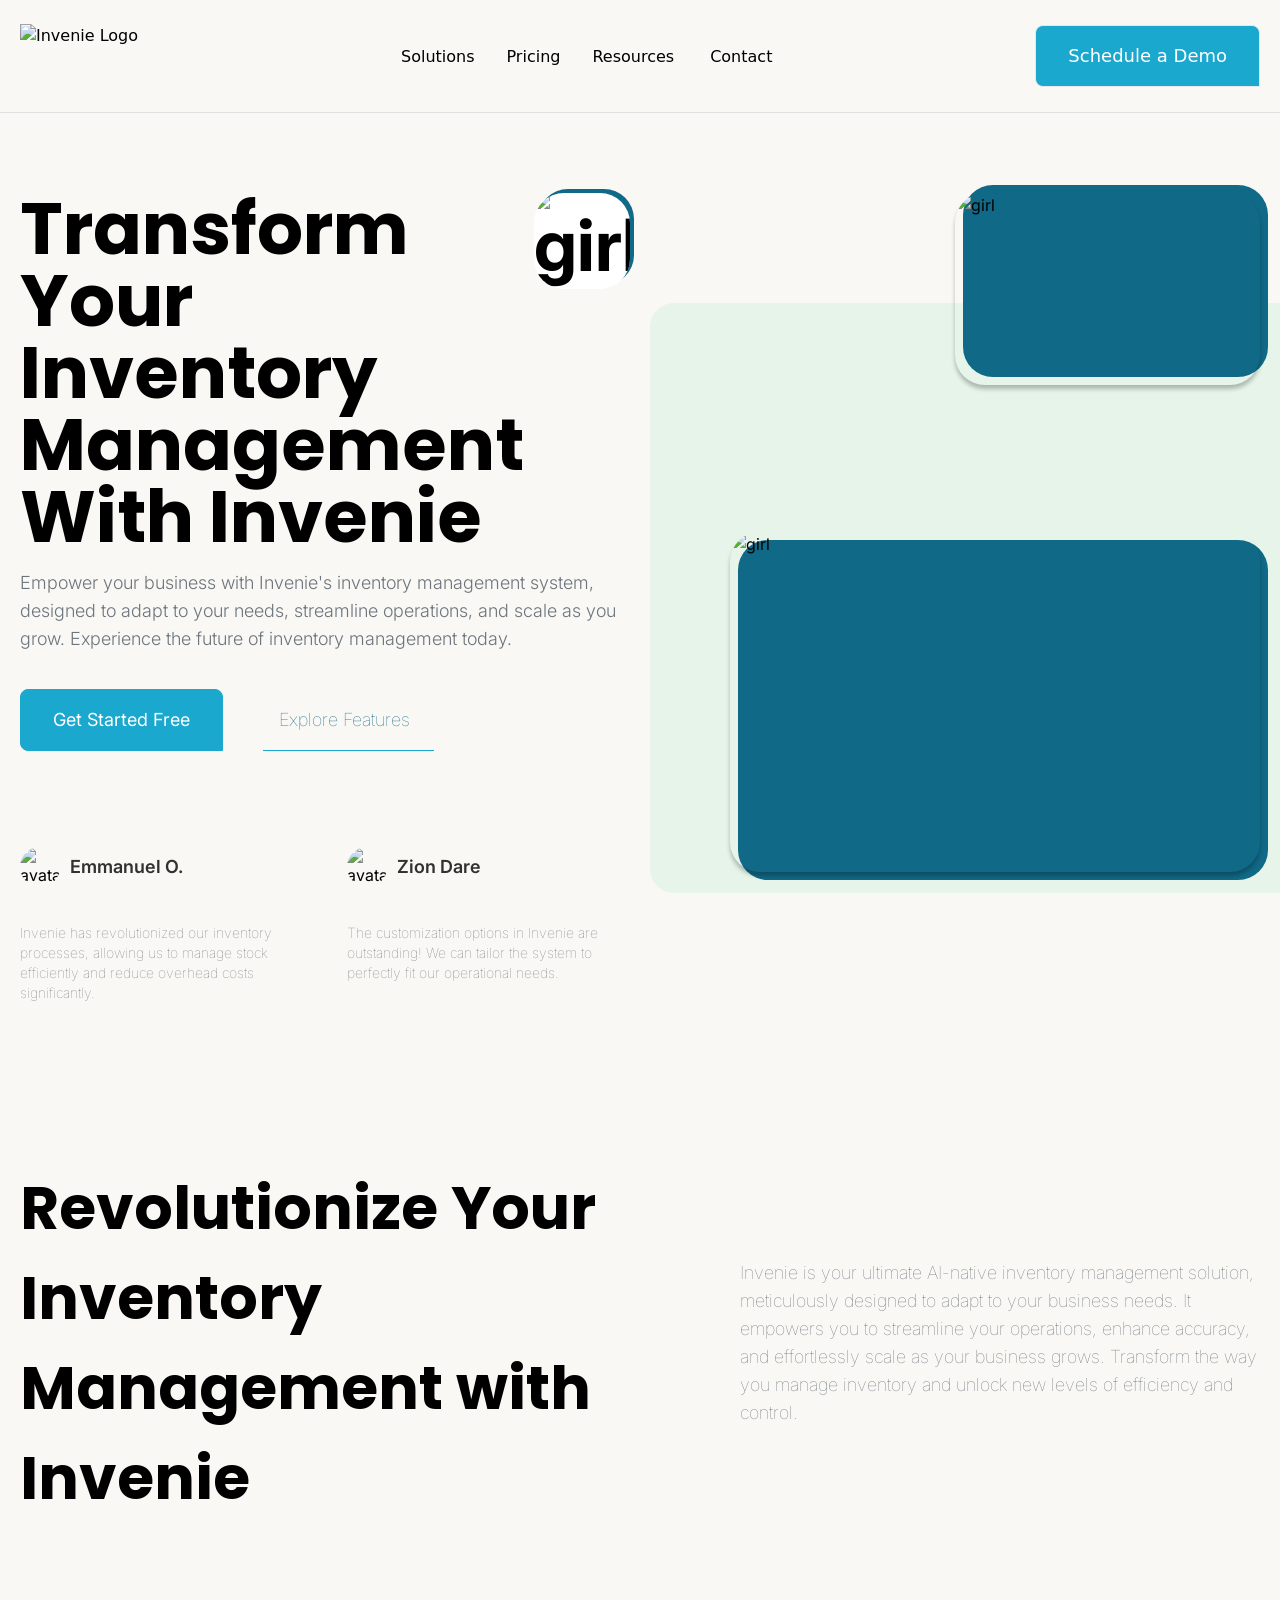
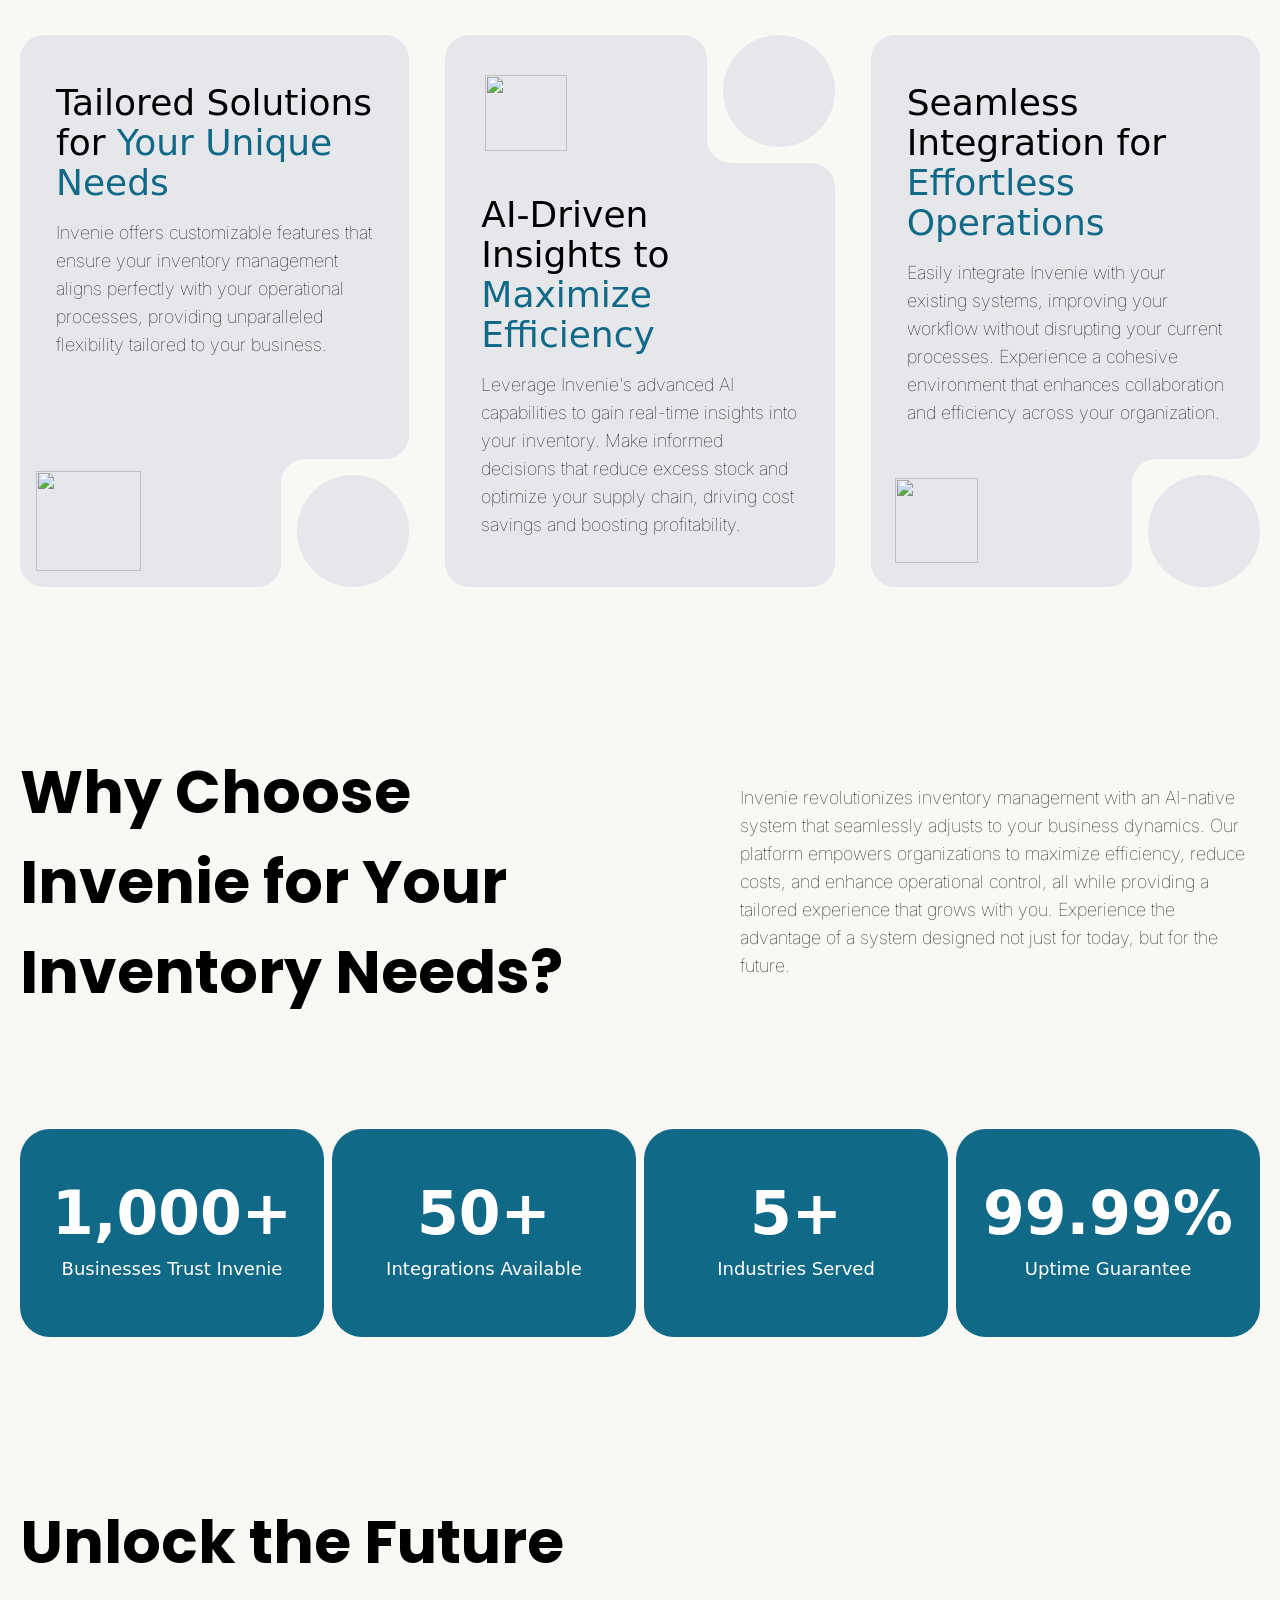
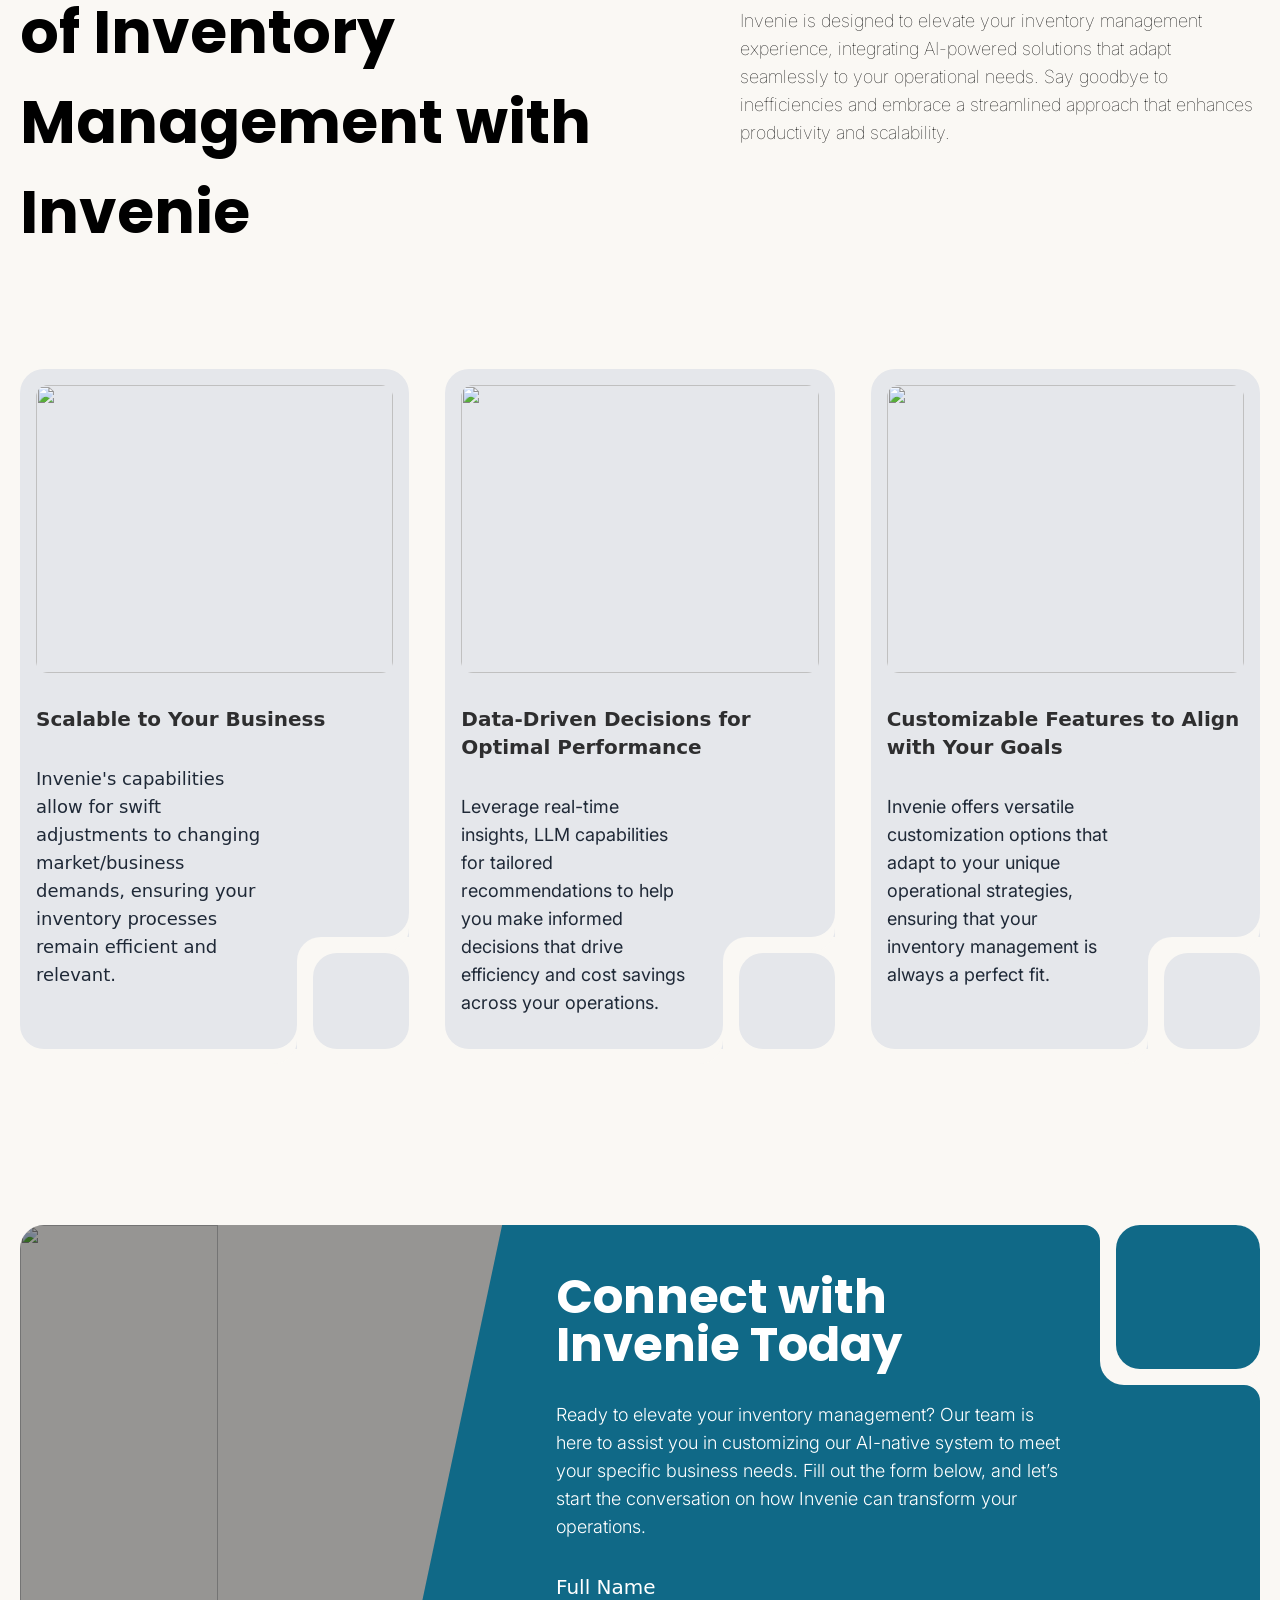
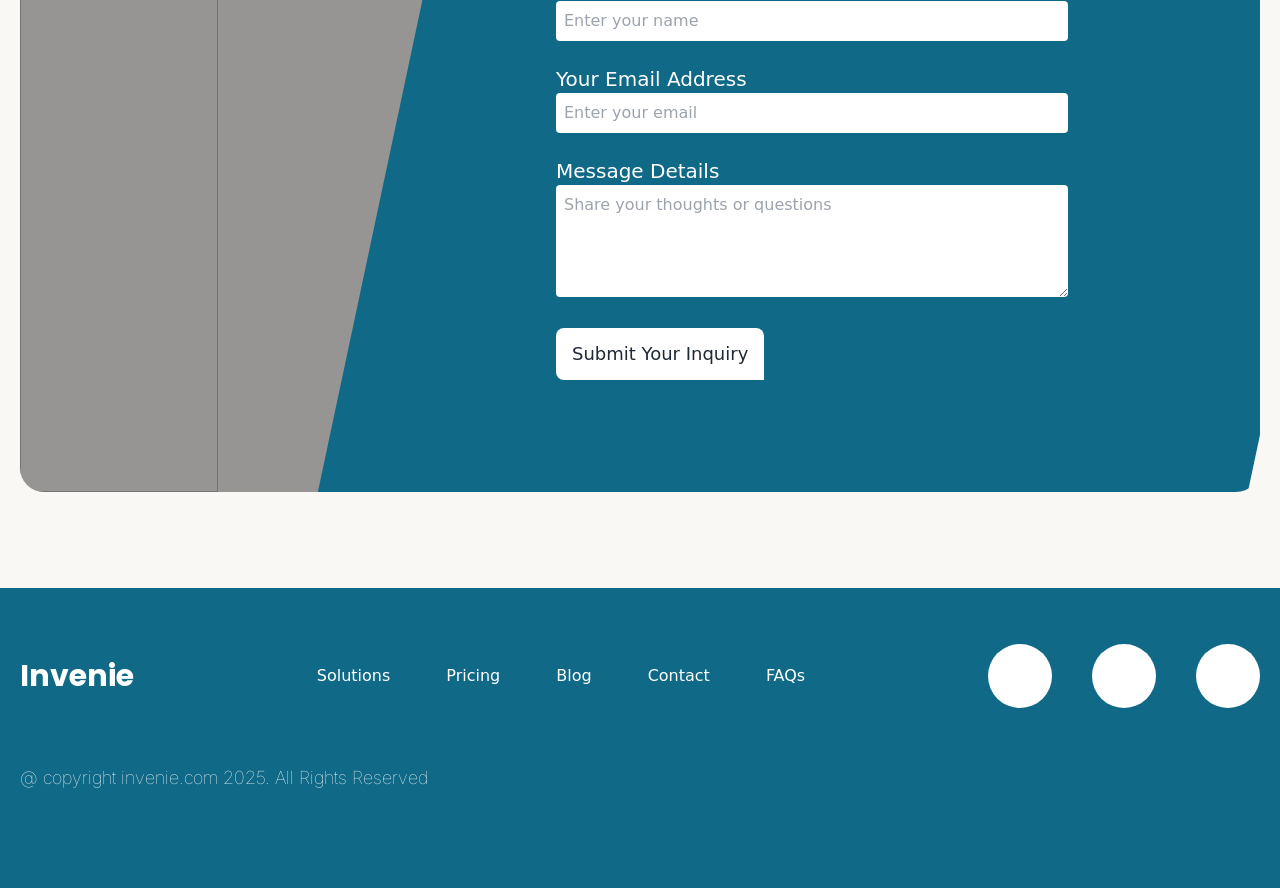
==== commit ed4fac69: "Initial commit" ====
--- a/index.html
+++ b/index.html
@@ -29,73 +29,9 @@
             rel="stylesheet"
         />
     </noscript>
-    <style>*,::after,::before{box-sizing:border-box;border-width:0;border-style:solid;border-color:#e5e7eb}::after,::before{--tw-content:''}html{line-height:1.5;-webkit-text-size-adjust:100%;-moz-tab-size:4;-o-tab-size:4;tab-size:4;font-family:ui-sans-serif,system-ui,-apple-system,BlinkMacSystemFont,"Segoe UI",Roboto,"Helvetica Neue",Arial,"Noto Sans",sans-serif,"Apple Color Emoji","Segoe UI Emoji","Segoe UI Symbol","Noto Color Emoji";font-feature-settings:normal;font-variation-settings:normal}body{margin:0;line-height:inherit}hr{height:0;color:inherit;border-top-width:1px}abbr:where([title]){-webkit-text-decoration:underline dotted;text-decoration:underline dotted}h1,h2,h3,h4,h5,h6{font-size:inherit;font-weight:inherit}a{color:inherit;text-decoration:inherit}b,strong{font-weight:bolder}code,kbd,pre,samp{font-family:ui-monospace,SFMono-Regular,Menlo,Monaco,Consolas,"Liberation Mono","Courier New",monospace;font-size:1em}small{font-size:80%}sub,sup{font-size:75%;line-height:0;position:relative;vertical-align:baseline}sub{bottom:-.25em}sup{top:-.5em}table{text-indent:0;border-color:inherit;border-collapse:collapse}button,input,optgroup,select,textarea{font-family:inherit;font-size:100%;font-weight:inherit;line-height:inherit;color:inherit;margin:0;padding:0}button,select{text-transform:none}[type=button],[type=reset],[type=submit],button{-webkit-appearance:button;background-color:transparent;background-image:none}:-moz-focusring{outline:auto}:-moz-ui-invalid{box-shadow:none}progress{vertical-align:baseline}::-webkit-inner-spin-button,::-webkit-outer-spin-button{height:auto}[type=search]{-webkit-appearance:textfield;outline-offset:-2px}::-webkit-search-decoration{-webkit-appearance:none}::-webkit-file-upload-button{-webkit-appearance:button;font:inherit}summary{display:list-item}blockquote,dd,dl,figure,h1,h2,h3,h4,h5,h6,hr,p,pre{margin:0}fieldset{margin:0;padding:0}legend{padding:0}menu,ol,ul{list-style:none;margin:0;padding:0}textarea{resize:vertical}input::-moz-placeholder,textarea::-moz-placeholder{opacity:1;color:#9ca3af}input::placeholder,textarea::placeholder{opacity:1;color:#9ca3af}[role=button],button{cursor:pointer}:disabled{cursor:default}audio,canvas,embed,iframe,img,object,svg,video{display:block;vertical-align:middle}img,video{max-width:100%;height:auto}[hidden]{display:none}*,::after,::before{--tw-border-spacing-x:0;--tw-border-spacing-y:0;--tw-translate-x:0;--tw-translate-y:0;--tw-rotate:0;--tw-skew-x:0;--tw-skew-y:0;--tw-scale-x:1;--tw-scale-y:1;--tw-pan-x: ;--tw-pan-y: ;--tw-pinch-zoom: ;--tw-scroll-snap-strictness:proximity;--tw-ordinal: ;--tw-slashed-zero: ;--tw-numeric-figure: ;--tw-numeric-spacing: ;--tw-numeric-fraction: ;--tw-ring-inset: ;--tw-ring-offset-width:0px;--tw-ring-offset-color:#fff;--tw-ring-color:rgb(59 130 246 / 0.5);--tw-ring-offset-shadow:0 0 #0000;--tw-ring-shadow:0 0 #0000;--tw-shadow:0 0 #0000;--tw-shadow-colored:0 0 #0000;--tw-blur: ;--tw-brightness: ;--tw-contrast: ;--tw-grayscale: ;--tw-hue-rotate: ;--tw-invert: ;--tw-saturate: ;--tw-sepia: ;--tw-drop-shadow: ;--tw-backdrop-blur: ;--tw-backdrop-brightness: ;--tw-backdrop-contrast: ;--tw-backdrop-grayscale: ;--tw-backdrop-hue-rotate: ;--tw-backdrop-invert: ;--tw-backdrop-opacity: ;--tw-backdrop-saturate: ;--tw-backdrop-sepia: }::backdrop{--tw-border-spacing-x:0;--tw-border-spacing-y:0;--tw-translate-x:0;--tw-translate-y:0;--tw-rotate:0;--tw-skew-x:0;--tw-skew-y:0;--tw-scale-x:1;--tw-scale-y:1;--tw-pan-x: ;--tw-pan-y: ;--tw-pinch-zoom: ;--tw-scroll-snap-strictness:proximity;--tw-ordinal: ;--tw-slashed-zero: ;--tw-numeric-figure: ;--tw-numeric-spacing: ;--tw-numeric-fraction: ;--tw-ring-inset: ;--tw-ring-offset-width:0px;--tw-ring-offset-color:#fff;--tw-ring-color:rgb(59 130 246 / 0.5);--tw-ring-offset-shadow:0 0 #0000;--tw-ring-shadow:0 0 #0000;--tw-shadow:0 0 #0000;--tw-shadow-colored:0 0 #0000;--tw-blur: ;--tw-brightness: ;--tw-contrast: ;--tw-grayscale: ;--tw-hue-rotate: ;--tw-invert: ;--tw-saturate: ;--tw-sepia: ;--tw-drop-shadow: ;--tw-backdrop-blur: ;--tw-backdrop-brightness: ;--tw-backdrop-contrast: ;--tw-backdrop-grayscale: ;--tw-backdrop-hue-rotate: ;--tw-backdrop-invert: ;--tw-backdrop-opacity: ;--tw-backdrop-saturate: ;--tw-backdrop-sepia: }.pointer-events-none{pointer-events:none}.absolute{position:absolute}.relative{position:relative}.inset-0{inset:0px}.-bottom-10{bottom:-2.5rem}.-bottom-16{bottom:-4rem}.-left-10{left:-2.5rem}.-left-6{left:-1.5rem}.-left-8{left:-2rem}.-right-10{right:-2.5rem}.-right-20{right:-5rem}.-top-16{top:-4rem}.-top-6{top:-1.5rem}.bottom-0{bottom:0}.bottom-10{bottom:2.5rem}.bottom-4{bottom:1rem}.bottom-6{bottom:1.5rem}.left-0{left:0}.left-1\/2{left:50%}.left-10{left:2.5rem}.left-4{left:1rem}.left-6{left:1.5rem}.right-0{right:0}.top-0{top:0}.top-1\/2{top:50%}.top-32{top:8rem}.top-40{top:10rem}.top-full{top:100%}.z-0{z-index:0}.z-10{z-index:10}.z-20{z-index:20}.z-30{z-index:30}.z-40{z-index:40}.z-50{z-index:50}.z-\[1\]{z-index:1}.col-span-2{grid-column:span 2/span 2}.col-span-3{grid-column:span 3/span 3}.col-span-4{grid-column:span 4/span 4}.col-span-5{grid-column:span 5/span 5}.mx-auto{margin-left:auto;margin-right:auto}.-mr-20{margin-right:-5rem}.ml-1{margin-left:.25rem}.ml-auto{margin-left:auto}.mt-10{margin-top:2.5rem}.mt-2{margin-top:.5rem}.block{display:block}.inline-block{display:inline-block}.flex{display:flex}.grid{display:grid}.hidden{display:none}.h-10{height:2.5rem}.h-12{height:3rem}.h-16{height:4rem}.h-20{height:5rem}.h-24{height:6rem}.h-28{height:7rem}.h-40{height:10rem}.h-60{height:15rem}.h-64{height:16rem}.h-\[100px\]{height:100px}.h-\[590px\]{height:590px}.h-\[76px\]{height:76px}.h-\[85px\]{height:85px}.h-full{height:100%}.min-h-\[6rem\]{min-height:6rem}.w-10{width:2.5rem}.w-16{width:4rem}.w-2\/3{width:66.666667%}.w-20{width:5rem}.w-24{width:6rem}.w-4{width:1rem}.w-6{width:1.5rem}.w-\[105px\]{width:105px}.w-\[82px\]{width:82px}.w-\[83px\]{width:83px}.w-auto{width:auto}.w-full{width:100%}.w-screen{width:100vw}.max-w-7xl{max-width:80rem}.flex-1{flex:1 1 0%}.grow{flex-grow:1}.-translate-x-1\/2{--tw-translate-x:-50%;transform:translate(var(--tw-translate-x),var(--tw-translate-y)) rotate(var(--tw-rotate)) skewX(var(--tw-skew-x)) skewY(var(--tw-skew-y)) scaleX(var(--tw-scale-x)) scaleY(var(--tw-scale-y))}.-translate-y-1{--tw-translate-y:-0.25rem;transform:translate(var(--tw-translate-x),var(--tw-translate-y)) rotate(var(--tw-rotate)) skewX(var(--tw-skew-x)) skewY(var(--tw-skew-y)) scaleX(var(--tw-scale-x)) scaleY(var(--tw-scale-y))}.-translate-y-1\/2{--tw-translate-y:-50%;transform:translate(var(--tw-translate-x),var(--tw-translate-y)) rotate(var(--tw-rotate)) skewX(var(--tw-skew-x)) skewY(var(--tw-skew-y)) scaleX(var(--tw-scale-x)) scaleY(var(--tw-scale-y))}.-translate-y-2{--tw-translate-y:-0.5rem;transform:translate(var(--tw-translate-x),var(--tw-translate-y)) rotate(var(--tw-rotate)) skewX(var(--tw-skew-x)) skewY(var(--tw-skew-y)) scaleX(var(--tw-scale-x)) scaleY(var(--tw-scale-y))}.translate-x-1{--tw-translate-x:0.25rem;transform:translate(var(--tw-translate-x),var(--tw-translate-y)) rotate(var(--tw-rotate)) skewX(var(--tw-skew-x)) skewY(var(--tw-skew-y)) scaleX(var(--tw-scale-x)) scaleY(var(--tw-scale-y))}.translate-x-2{--tw-translate-x:0.5rem;transform:translate(var(--tw-translate-x),var(--tw-translate-y)) rotate(var(--tw-rotate)) skewX(var(--tw-skew-x)) skewY(var(--tw-skew-y)) scaleX(var(--tw-scale-x)) scaleY(var(--tw-scale-y))}.translate-y-2{--tw-translate-y:0.5rem;transform:translate(var(--tw-translate-x),var(--tw-translate-y)) rotate(var(--tw-rotate)) skewX(var(--tw-skew-x)) skewY(var(--tw-skew-y)) scaleX(var(--tw-scale-x)) scaleY(var(--tw-scale-y))}.-skew-x-12{--tw-skew-x:-12deg;transform:translate(var(--tw-translate-x),var(--tw-translate-y)) rotate(var(--tw-rotate)) skewX(var(--tw-skew-x)) skewY(var(--tw-skew-y)) scaleX(var(--tw-scale-x)) scaleY(var(--tw-scale-y))}.transform{transform:translate(var(--tw-translate-x),var(--tw-translate-y)) rotate(var(--tw-rotate)) skewX(var(--tw-skew-x)) skewY(var(--tw-skew-y)) scaleX(var(--tw-scale-x)) scaleY(var(--tw-scale-y))}.cursor-not-allowed{cursor:not-allowed}.cursor-pointer{cursor:pointer}.grid-cols-5{grid-template-columns:repeat(5,minmax(0,1fr))}.grid-cols-8{grid-template-columns:repeat(8,minmax(0,1fr))}.flex-col{flex-direction:column}.items-start{align-items:flex-start}.items-end{align-items:flex-end}.items-center{align-items:center}.justify-end{justify-content:flex-end}.justify-center{justify-content:center}.justify-between{justify-content:space-between}.gap-0{gap:0}.gap-0\.5{gap:.125rem}.gap-11{gap:2.75rem}.gap-2{gap:.5rem}.gap-2\.5{gap:.625rem}.gap-20{gap:5rem}.gap-3{gap:.75rem}.gap-4{gap:1rem}.gap-5{gap:1.25rem}.gap-6{gap:1.5rem}.gap-9{gap:2.25rem}.gap-x-8{-moz-column-gap:2rem;column-gap:2rem}.gap-y-4{row-gap:1rem}.gap-y-5{row-gap:1.25rem}.space-y-4>:not([hidden])~:not([hidden]){--tw-space-y-reverse:0;margin-top:calc(1rem * calc(1 - var(--tw-space-y-reverse)));margin-bottom:calc(1rem * var(--tw-space-y-reverse))}.space-y-5>:not([hidden])~:not([hidden]){--tw-space-y-reverse:0;margin-top:calc(1.25rem * calc(1 - var(--tw-space-y-reverse)));margin-bottom:calc(1.25rem * var(--tw-space-y-reverse))}.overflow-hidden{overflow:hidden}.rounded{border-radius:.25rem}.rounded-2xl{border-radius:1rem}.rounded-3xl{border-radius:1.5rem}.rounded-\[30px\]{border-radius:30px}.rounded-\[var\(--button-rounded-radius\)\]{border-radius:var(--button-rounded-radius)}.rounded-full{border-radius:9999px}.rounded-xl{border-radius:.75rem}.rounded-br-3xl{border-bottom-right-radius:1.5rem}.rounded-br-none{border-bottom-right-radius:0}.rounded-tl-3xl{border-top-left-radius:1.5rem}.rounded-tr-3xl{border-top-right-radius:1.5rem}.border{border-width:1px}.border-b{border-bottom-width:1px}.border-t{border-top-width:1px}.border-solid{border-style:solid}.border-\[var\(--light-border-color\)\]{border-color:var(--light-border-color)}.border-\[var\(--primary-button-bg-color\)\]{border-color:var(--primary-button-bg-color)}.border-gray-200{--tw-border-opacity:1;border-color:rgb(229 231 235 / var(--tw-border-opacity))}.bg-\[\#faf8f4\]{--tw-bg-opacity:1;background-color:rgb(250 248 244 / var(--tw-bg-opacity))}.bg-\[\#ffffff\]{--tw-bg-opacity:1;background-color:rgb(255 255 255 / var(--tw-bg-opacity))}.bg-\[var\(--light-background-color\)\]{background-color:var(--light-background-color)}.bg-\[var\(--primary-button-bg-color\)\]{background-color:var(--primary-button-bg-color)}.bg-\[var\(--primary-color\)\]{background-color:var(--primary-color)}.bg-black\/40{background-color:rgb(0 0 0 / .4)}.bg-gray-200{--tw-bg-opacity:1;background-color:rgb(229 231 235 / var(--tw-bg-opacity))}.bg-white{--tw-bg-opacity:1;background-color:rgb(255 255 255 / var(--tw-bg-opacity))}.object-cover{-o-object-fit:cover;object-fit:cover}.p-1{padding:.25rem}.p-1\.5{padding:.375rem}.p-2{padding:.5rem}.p-4{padding:1rem}.p-6{padding:1.5rem}.px-3{padding-left:.75rem;padding-right:.75rem}.px-5{padding-left:1.25rem;padding-right:1.25rem}.px-6{padding-left:1.5rem;padding-right:1.5rem}.px-8{padding-left:2rem;padding-right:2rem}.px-\[var\(--button-padding-x\)\]{padding-left:var(--button-padding-x);padding-right:var(--button-padding-x)}.py-1{padding-top:.25rem;padding-bottom:.25rem}.py-1\.5{padding-top:.375rem;padding-bottom:.375rem}.py-10{padding-top:2.5rem;padding-bottom:2.5rem}.py-4{padding-top:1rem;padding-bottom:1rem}.py-6{padding-top:1.5rem;padding-bottom:1.5rem}.py-\[var\(--button-padding-y\)\]{padding-top:var(--button-padding-y);padding-bottom:var(--button-padding-y)}.pb-10{padding-bottom:2.5rem}.pb-24{padding-bottom:6rem}.pb-28{padding-bottom:7rem}.pb-3{padding-bottom:.75rem}.pb-4{padding-bottom:1rem}.pb-40{padding-bottom:10rem}.pb-8{padding-bottom:2rem}.pb-9{padding-bottom:2.25rem}.pl-20{padding-left:5rem}.pr-12{padding-right:3rem}.pr-24{padding-right:6rem}.pr-5{padding-right:1.25rem}.pt-10{padding-top:2.5rem}.pt-12{padding-top:3rem}.pt-4{padding-top:1rem}.pt-8{padding-top:2rem}.text-center{text-align:center}.text-right{text-align:right}.text-2xl{font-size:1.5rem;line-height:2rem}.text-3xl{font-size:1.875rem;line-height:2.25rem}.text-4xl\/normal{font-size:2.25rem;line-height:1.5}.text-5xl{font-size:3rem;line-height:1}.text-lg{font-size:1.125rem;line-height:1.75rem}.text-sm{font-size:.875rem;line-height:1.25rem}.text-xl{font-size:1.25rem;line-height:1.75rem}.font-bold{font-weight:700}.font-light{font-weight:300}.font-medium{font-weight:500}.font-semibold{font-weight:600}.font-thin{font-weight:100}.leading-tight{line-height:1.25}.text-\[\#ffffff\]{--tw-text-opacity:1;color:rgb(255 255 255 / var(--tw-text-opacity))}.text-\[var\(--gray-text-color\)\]{color:var(--gray-text-color)}.text-\[var\(--primary-button-text-color\)\]{color:var(--primary-button-text-color)}.text-\[var\(--primary-color\)\]{color:var(--primary-color)}.text-black{--tw-text-opacity:1;color:rgb(0 0 0 / var(--tw-text-opacity))}.text-black\/80{color:rgb(0 0 0 / .8)}.text-gray-800{--tw-text-opacity:1;color:rgb(31 41 55 / var(--tw-text-opacity))}.text-white{--tw-text-opacity:1;color:rgb(255 255 255 / var(--tw-text-opacity))}.text-yellow-500{--tw-text-opacity:1;color:rgb(234 179 8 / var(--tw-text-opacity))}.opacity-50{opacity:.5}.opacity-80{opacity:.8}.shadow-\[0_-16px_0_0_\#faf8f4\]{--tw-shadow:0 -16px 0 0 #faf8f4;--tw-shadow-colored:0 -16px 0 0 var(--tw-shadow-color);box-shadow:var(--tw-ring-offset-shadow,0 0 #0000),var(--tw-ring-shadow,0 0 #0000),var(--tw-shadow)}.shadow-\[0_-25px_0_0_\#faf8f4\]{--tw-shadow:0 -25px 0 0 #faf8f4;--tw-shadow-colored:0 -25px 0 0 var(--tw-shadow-color);box-shadow:var(--tw-ring-offset-shadow,0 0 #0000),var(--tw-ring-shadow,0 0 #0000),var(--tw-shadow)}.shadow-\[0_15px_0_0_\#faf8f4\]{--tw-shadow:0 15px 0 0 #faf8f4;--tw-shadow-colored:0 15px 0 0 var(--tw-shadow-color);box-shadow:var(--tw-ring-offset-shadow,0 0 #0000),var(--tw-ring-shadow,0 0 #0000),var(--tw-shadow)}.shadow-\[0_16px_0_0_\#faf8f4\]{--tw-shadow:0 16px 0 0 #faf8f4;--tw-shadow-colored:0 16px 0 0 var(--tw-shadow-color);box-shadow:var(--tw-ring-offset-shadow,0 0 #0000),var(--tw-ring-shadow,0 0 #0000),var(--tw-shadow)}.shadow-\[0px_4px_4px_0px_rgba\(0\2c 0\2c 0\2c 0\.25\)\]{--tw-shadow:0px 4px 4px 0px rgba(0,0,0,0.25);--tw-shadow-colored:0px 4px 4px 0px var(--tw-shadow-color);box-shadow:var(--tw-ring-offset-shadow,0 0 #0000),var(--tw-ring-shadow,0 0 #0000),var(--tw-shadow)}.transition{transition-property:color,background-color,border-color,text-decoration-color,fill,stroke,opacity,box-shadow,transform,filter,-webkit-backdrop-filter;transition-property:color,background-color,border-color,text-decoration-color,fill,stroke,opacity,box-shadow,transform,filter,backdrop-filter;transition-property:color,background-color,border-color,text-decoration-color,fill,stroke,opacity,box-shadow,transform,filter,backdrop-filter,-webkit-backdrop-filter;transition-timing-function:cubic-bezier(0.4,0,0.2,1);transition-duration:150ms}.transition-transform{transition-property:transform;transition-timing-function:cubic-bezier(0.4,0,0.2,1);transition-duration:150ms}.ease-linear{transition-timing-function:linear}.\[font-family\:Inter\]{font-family:Inter}.\[font-family\:Poppins\]{font-family:Poppins}.\[font-family\:var\(--font-family-heading\)\]{font-family:var(--font-family-heading)}.hover\:bg-\[\#1900410a\]:hover{background-color:#1900410a}.hover\:bg-\[var\(--primary-button-hover-bg-color\)\]:hover{background-color:var(--primary-button-hover-bg-color)}.hover\:bg-black:hover{--tw-bg-opacity:1;background-color:rgb(0 0 0 / var(--tw-bg-opacity))}.hover\:bg-gray-300:hover{--tw-bg-opacity:1;background-color:rgb(209 213 219 / var(--tw-bg-opacity))}.hover\:text-\[\#ffffff\]:hover{--tw-text-opacity:1;color:rgb(255 255 255 / var(--tw-text-opacity))}.hover\:text-\[var\(--primary-button-hover-text-color\)\]:hover{color:var(--primary-button-hover-text-color)}@media (min-width:640px){.sm\:h-48{height:12rem}.sm\:h-\[340px\]{height:340px}.sm\:w-1\/2{width:50%}.sm\:w-3\/4{width:75%}.sm\:w-auto{width:auto}.sm\:grid-cols-2{grid-template-columns:repeat(2,minmax(0,1fr))}.sm\:flex-row{flex-direction:row}.sm\:gap-8{gap:2rem}.sm\:pt-12{padding-top:3rem}}@media (min-width:768px){.md\:top-0{top:0}.md\:col-span-2{grid-column:span 2/span 2}.md\:mt-0{margin-top:0}.md\:block{display:block}.md\:hidden{display:none}.md\:h-24{height:6rem}.md\:h-28{height:7rem}.md\:h-32{height:8rem}.md\:h-40{height:10rem}.md\:h-72{height:18rem}.md\:w-24{width:6rem}.md\:w-28{width:7rem}.md\:w-32{width:8rem}.md\:flex-row{flex-direction:row}.md\:items-start{align-items:flex-start}.md\:items-center{align-items:center}.md\:justify-between{justify-content:space-between}.md\:gap-10{gap:2.5rem}.md\:gap-3{gap:.75rem}.md\:space-x-4>:not([hidden])~:not([hidden]){--tw-space-x-reverse:0;margin-right:calc(1rem * var(--tw-space-x-reverse));margin-left:calc(1rem * calc(1 - var(--tw-space-x-reverse)))}.md\:space-x-8>:not([hidden])~:not([hidden]){--tw-space-x-reverse:0;margin-right:calc(2rem * var(--tw-space-x-reverse));margin-left:calc(2rem * calc(1 - var(--tw-space-x-reverse)))}.md\:space-y-0>:not([hidden])~:not([hidden]){--tw-space-y-reverse:0;margin-top:calc(0px * calc(1 - var(--tw-space-y-reverse)));margin-bottom:calc(0px * var(--tw-space-y-reverse))}.md\:space-y-6>:not([hidden])~:not([hidden]){--tw-space-y-reverse:0;margin-top:calc(1.5rem * calc(1 - var(--tw-space-y-reverse)));margin-bottom:calc(1.5rem * var(--tw-space-y-reverse))}.md\:rounded-3xl{border-radius:1.5rem}.md\:rounded-\[30px\]{border-radius:30px}.md\:rounded-bl-3xl{border-bottom-left-radius:1.5rem}.md\:rounded-tl-none{border-top-left-radius:0}.md\:p-0{padding:0}.md\:p-4{padding:1rem}.md\:px-8{padding-left:2rem;padding-right:2rem}.md\:py-4{padding-top:1rem;padding-bottom:1rem}.md\:pb-20{padding-bottom:5rem}.md\:pb-6{padding-bottom:1.5rem}.md\:pr-32{padding-right:8rem}.md\:pr-48{padding-right:12rem}.md\:pt-8{padding-top:2rem}.md\:text-left{text-align:left}.md\:text-3xl{font-size:1.875rem;line-height:2.25rem}.md\:text-5xl{font-size:3rem;line-height:1}.md\:text-base{font-size:1rem;line-height:1.5rem}.md\:hover\:text-black:hover{--tw-text-opacity:1;color:rgb(0 0 0 / var(--tw-text-opacity))}}@media (min-width:1024px){.lg\:static{position:static}.lg\:absolute{position:absolute}.lg\:top-0{top:0}.lg\:top-10{top:2.5rem}.lg\:mt-28{margin-top:7rem}.lg\:block{display:block}.lg\:flex{display:flex}.lg\:hidden{display:none}.lg\:h-16{height:4rem}.lg\:h-36{height:9rem}.lg\:h-40{height:10rem}.lg\:h-52{height:13rem}.lg\:h-56{height:14rem}.lg\:w-16{width:4rem}.lg\:w-2\/5{width:40%}.lg\:w-36{width:9rem}.lg\:w-40{width:10rem}.lg\:w-\[260px\]{width:260px}.lg\:max-w-lg{max-width:32rem}.lg\:grid-cols-2{grid-template-columns:repeat(2,minmax(0,1fr))}.lg\:grid-cols-3{grid-template-columns:repeat(3,minmax(0,1fr))}.lg\:flex-row{flex-direction:row}.lg\:items-start{align-items:flex-start}.lg\:items-center{align-items:center}.lg\:justify-start{justify-content:flex-start}.lg\:justify-center{justify-content:center}.lg\:justify-between{justify-content:space-between}.lg\:gap-10{gap:2.5rem}.lg\:gap-14{gap:3.5rem}.lg\:gap-5{gap:1.25rem}.lg\:gap-9{gap:2.25rem}.lg\:space-x-12>:not([hidden])~:not([hidden]){--tw-space-x-reverse:0;margin-right:calc(3rem * var(--tw-space-x-reverse));margin-left:calc(3rem * calc(1 - var(--tw-space-x-reverse)))}.lg\:space-x-8>:not([hidden])~:not([hidden]){--tw-space-x-reverse:0;margin-right:calc(2rem * var(--tw-space-x-reverse));margin-left:calc(2rem * calc(1 - var(--tw-space-x-reverse)))}.lg\:space-y-0>:not([hidden])~:not([hidden]){--tw-space-y-reverse:0;margin-top:calc(0px * calc(1 - var(--tw-space-y-reverse)));margin-bottom:calc(0px * var(--tw-space-y-reverse))}.lg\:space-y-8>:not([hidden])~:not([hidden]){--tw-space-y-reverse:0;margin-top:calc(2rem * calc(1 - var(--tw-space-y-reverse)));margin-bottom:calc(2rem * var(--tw-space-y-reverse))}.lg\:rounded-lg{border-radius:.5rem}.lg\:rounded-bl-3xl{border-bottom-left-radius:1.5rem}.lg\:rounded-tl-none{border-top-left-radius:0}.lg\:border{border-width:1px}.lg\:border-gray-200{--tw-border-opacity:1;border-color:rgb(229 231 235 / var(--tw-border-opacity))}.lg\:border-t-transparent{border-top-color:transparent}.lg\:bg-transparent{background-color:transparent}.lg\:p-0{padding:0}.lg\:p-10{padding:2.5rem}.lg\:px-6{padding-left:1.5rem;padding-right:1.5rem}.lg\:py-20{padding-top:5rem;padding-bottom:5rem}.lg\:py-24{padding-top:6rem;padding-bottom:6rem}.lg\:py-3{padding-top:.75rem;padding-bottom:.75rem}.lg\:pb-0{padding-bottom:0}.lg\:pb-12{padding-bottom:3rem}.lg\:pb-14{padding-bottom:3.5rem}.lg\:pb-24{padding-bottom:6rem}.lg\:pb-8{padding-bottom:2rem}.lg\:pl-20{padding-left:5rem}.lg\:pt-12{padding-top:3rem}.lg\:pt-14{padding-top:3.5rem}.lg\:pt-2{padding-top:.5rem}.lg\:pt-28{padding-top:7rem}.lg\:pt-40{padding-top:10rem}.lg\:text-left{text-align:left}.lg\:text-3xl{font-size:1.875rem;line-height:2.25rem}.lg\:text-5xl\/normal{font-size:3rem;line-height:1.5}.lg\:text-6xl{font-size:3.75rem;line-height:1}.lg\:text-lg{font-size:1.125rem;line-height:1.75rem}.lg\:font-medium{font-weight:500}.lg\:shadow-\[0_25px_0_0_\#faf8f4\]{--tw-shadow:0 25px 0 0 #faf8f4;--tw-shadow-colored:0 25px 0 0 var(--tw-shadow-color);box-shadow:var(--tw-ring-offset-shadow,0 0 #0000),var(--tw-ring-shadow,0 0 #0000),var(--tw-shadow)}.lg\:shadow-sm{--tw-shadow:0 1px 2px 0 rgb(0 0 0 / 0.05);--tw-shadow-colored:0 1px 2px 0 var(--tw-shadow-color);box-shadow:var(--tw-ring-offset-shadow,0 0 #0000),var(--tw-ring-shadow,0 0 #0000),var(--tw-shadow)}.lg\:hover\:border-transparent:hover{border-color:transparent}.lg\:hover\:text-\[var\(--light-text-color\)\]:hover{color:var(--light-text-color)}.group:hover .lg\:group-hover\:block{display:block}.group:hover .lg\:group-hover\:rotate-180{--tw-rotate:180deg;transform:translate(var(--tw-translate-x),var(--tw-translate-y)) rotate(var(--tw-rotate)) skewX(var(--tw-skew-x)) skewY(var(--tw-skew-y)) scaleX(var(--tw-scale-x)) scaleY(var(--tw-scale-y))}}@media (min-width:1280px){.xl\:top-40{top:10rem}.xl\:h-72{height:18rem}.xl\:gap-10{gap:2.5rem}.xl\:rounded-\[30px\]{border-radius:30px}.xl\:px-9{padding-left:2.25rem;padding-right:2.25rem}.xl\:pt-12{padding-top:3rem}.xl\:text-4xl{font-size:2.25rem;line-height:2.5rem}.xl\:text-6xl\/normal{font-size:3.75rem;line-height:1.5}.xl\:text-7xl{font-size:4.5rem;line-height:1}}@media (min-width:1536px){.\32xl\:text-base{font-size:1rem;line-height:1.5rem}}</style>
-    
-    <style>:root { --accent-color: #1BA8CE; --primary-color1: #87b5b5; --primary-color: #106987; --secondary-color: #052128; --gray-text-color: #6C757D; --button-padding-x: 16px; --button-padding-y: 12px; --light-text-color: #FFFFFF; --light-border-color: #E0E0E0; --font-family-heading: 'Poppins', sans-serif; --button-rounded-radius: 8px; --light-background-color: #e6f4ea; --primary-button-bg-color: #1BA8CE; --primary-button-text-color: #FFFFFF; --primary-button-hover-bg-color: #477a93; --primary-button-hover-text-color: #FFFFFF; }</style>
+    <link rel="stylesheet" href="styles.css">
   </head>
-  <body style="font-family:var(--font-family-body);"><header class="relative z-50 border-b border-[var(--light-border-color)] bg-[#faf8f4] code-section" id="slmdvhf">
-<nav class="2xl:text-base">
-<div class="mx-auto flex max-w-7xl items-center justify-between px-5 py-6">
-  <a class="block" href="/">
-    <img src="media/Dark_Primary_Logo_invenie.png" alt="Invenie Logo" class="h-16 w-auto dont-replace" data-media="{&quot;id&quot;:&quot;ifh3jrt&quot;,&quot;src&quot;:&quot;upload&quot;,&quot;type&quot;:&quot;image&quot;}" oncontextmenu="return false;">
-  </a>
-  <div class="flex md:hidden">
-    <button id="mobile-menu-button" data-collapse-toggle="navigation-menu" type="button" class="toggleMenu" aria-controls="navigation-menu" aria-expanded="false" aria-label="Navigation Menu">
-      <i class="fa-regular fa-bars text-2xl" aria-hidden="true"></i>
-    </button>
-  </div>
-  <div id="navigation-menu" class="hidden absolute left-0 top-full w-screen bg-[#ffffff] pb-4 lg:static lg:flex flex-1 lg:items-center lg:justify-between lg:bg-transparent lg:pb-0">
-    <ul class="flex flex-col lg:px-6 lg:flex-row flex-1 lg:justify-center lg:items-center lg:space-y-0 lg:space-x-8">
-      <!-- Features -->
-      <li class="flex items-center p-2 border-t border-gray-200 lg:border-t-transparent lg:p-0">
-        <a href="#" class="transition ease-linear md:hover:text-black">Features</a>
-      </li>
-      <!-- Solutions -->
-      <li class="flex items-center p-2 border-t border-gray-200 lg:border-t-transparent lg:p-0">
-        <a href="#" class="transition ease-linear md:hover:text-black cursor-not-allowed opacity-50" onclick="return false;">Solutions</a>
-      </li>
-      <!-- Resources Dropdown -->
-      <li class="flex items-center p-2 border-t border-gray-200 lg:border-t-transparent lg:p-0">
-        <div class="group relative">
-          <button class="transition ease-linear md:hover:text-black flex items-center cursor-not-allowed opacity-50" disabled="">
-            <span class="">Resources</span>
-            <i class="fa-regular fa-chevron-down ml-1 transition-transform lg:group-hover:rotate-180" aria-hidden="true"></i>
-          </button>
-          <div class="left-0 top-full z-50 hidden w-full text-black lg:absolute lg:w-[260px] lg:pt-2 lg:group-hover:block">
-            <div class="mt-2 bg-white p-1.5 lg:rounded-lg lg:border lg:border-gray-200 lg:shadow-sm">
-              <a class="block cursor-pointer border-b border-solid px-3 py-1.5 hover:bg-[#1900410a] lg:py-3 lg:font-medium cursor-not-allowed opacity-50" onclick="return false;">Blog</a>
-              <a class="block cursor-pointer px-3 py-1.5 hover:bg-[#1900410a] lg:py-3 lg:font-medium cursor-not-allowed opacity-50" onclick="return false;">FAQs</a>
-            </div>
-          </div>
-        </div>
-      </li>
-      <!-- Company Dropdown -->
-      <li class="flex items-center p-2 border-t border-gray-200 lg:border-t-transparent lg:p-0">
-        <div class="group relative">
-          <button class="transition ease-linear md:hover:text-black flex items-center cursor-not-allowed opacity-50" disabled="">
-            <span class="">Company</span>
-            <i class="fa-regular fa-chevron-down ml-1 transition-transform lg:group-hover:rotate-180" aria-hidden="true"></i>
-          </button>
-          <div class="left-0 top-full z-50 w-full text-black lg:absolute lg:w-[260px] lg:pt-2 lg:group-hover:block hidden">
-            <div class="mt-2 bg-white p-1.5 lg:rounded-lg lg:border lg:border-gray-200 lg:shadow-sm">
-              <a class="block cursor-pointer border-b border-solid px-3 py-1.5 hover:bg-[#1900410a] lg:py-3 lg:font-medium hidden" href="/about">About Us</a>
-              <a class="block cursor-pointer border-b border-solid px-3 py-1.5 hover:bg-[#1900410a] lg:py-3 lg:font-medium cursor-not-allowed opacity-50" href="#" onclick="return false;">Pricing</a>
-              <a class="block cursor-pointer px-3 py-1.5 hover:bg-[#1900410a] lg:py-3 lg:font-medium" href="#sm5exha">Contact</a>
-            </div>
-          </div>
-        </div>
-      </li>
-      
-    </ul>
-    <div class="flex flex-col md:flex-row items-center space-y-4 md:mt-0 md:space-y-0 md:space-x-4 px-5 md:p-0">
-      <a class="rounded-[var(--button-rounded-radius)] rounded-br-none border bg-[var(--primary-button-bg-color)] px-[var(--button-padding-x)] py-[var(--button-padding-y)] text-lg font-light text-[var(--primary-button-text-color)] transition ease-linear hover:bg-[var(--primary-button-hover-bg-color)] hover:text-[var(--primary-button-hover-text-color)] md:px-8 md:py-4" href="https://zcal.co/pelumi/30min">
-        <span class="">Schedule a Meeting</span>
-      </a>
-    </div>
-  </div>
-</div>
-</nav>
-</header><section class="relative overflow-hidden bg-[#faf8f4] code-section [font-family:Inter]" id="sr6osr">
+  <body><div id="site-header"></div><script src="site-header.js"></script><section class="relative overflow-hidden bg-[#faf8f4] code-section [font-family:Inter]" id="sr6osr">
 <div class="mx-auto grid max-w-7xl gap-20 px-5 py-10 lg:grid-cols-2 lg:gap-5 lg:py-20">
 <div>
 <div class="relative text-3xl font-bold leading-tight md:text-5xl xl:text-7xl">
@@ -105,7 +41,7 @@
 </div>
 </div>
 <p class="pb-9 pt-4 text-lg font-light text-[var(--gray-text-color)]">Empower your business with Invenie's inventory management system, designed to adapt to your needs, streamline operations, and scale as you grow. Experience the future of inventory management today.</p>
-<div class="relative flex flex-col items-start gap-4 pb-24 sm:flex-row md:items-center md:gap-10"><a href="http://app.invenie.com" class="inline-block rounded-[var(--button-rounded-radius)] rounded-br-none border border-[var(--primary-button-bg-color)] bg-[var(--primary-button-bg-color)] px-8 py-4 text-lg text-[var(--primary-button-text-color)] transition ease-linear hover:bg-[var(--primary-button-hover-bg-color)] hover:text-[var(--primary-button-hover-text-color)]">Get Started Now</a><a class="group flex items-center gap-2 border-b border-[var(--primary-button-bg-color)] p-2 transition ease-linear md:p-4 lg:hover:border-transparent"><span class="text-lg font-thin text-[var(--primary-color)]">Explore Features</span><i class="fa-regular fa-arrow-up-right text-[var(--primary-color)]" aria-hidden="true"></i></a></div>
+<div class="relative flex flex-col items-start gap-4 pb-24 sm:flex-row md:items-center md:gap-10"><a href="http://app.invenie.com" class="inline-block rounded-[var(--button-rounded-radius)] rounded-br-none border border-[var(--primary-button-bg-color)] bg-[var(--primary-button-bg-color)] px-8 py-4 text-lg text-[var(--primary-button-text-color)] transition ease-linear hover:bg-[var(--primary-button-hover-bg-color)] hover:text-[var(--primary-button-hover-text-color)]">Get Started Free</a><a class="group flex items-center gap-2 border-b border-[var(--primary-button-bg-color)] p-2 transition ease-linear md:p-4 lg:hover:border-transparent"><span class="text-lg font-thin text-[var(--primary-color)]">Explore Features</span><i class="fa-regular fa-arrow-up-right text-[var(--primary-color)]" aria-hidden="true"></i></a></div>
 <div class="grid gap-11 sm:grid-cols-2">
 <div class="relative">
 <div class="flex items-center gap-2.5 pb-3"><img class="h-10 w-10 overflow-hidden rounded-full object-cover" src="https://imagedelivery.net/xaKlCos5cTg_1RWzIu_h-A/55f224cd-99a1-4b3b-4a15-c76d37505200/public" alt="avatar" data-testimonial-image="" data-dont-replace="" data-media="{&quot;id&quot;:&quot;1309489745&quot;,&quot;src&quot;:&quot;iStock&quot;,&quot;type&quot;:&quot;image&quot;}" oncontextmenu="return false;">
@@ -234,7 +170,7 @@
 <div class="grid gap-5 pt-10 lg:grid-cols-3 lg:gap-9 lg:pt-28">
 <div class="relative rounded-3xl bg-gray-200 p-4 md:pb-20 lg:pb-8"><img class="relative z-40 h-60 w-full rounded-xl object-cover md:h-72 lg:h-56 xl:h-72" src="https://imagedelivery.net/xaKlCos5cTg_1RWzIu_h-A/a8be6364-abd0-4b33-7755-0b0f30f0f900/public" alt="" data-landingsite-gallery-type="image" data-media="{&quot;id&quot;:&quot;1395063136&quot;,&quot;src&quot;:&quot;iStock&quot;,&quot;type&quot;:&quot;image&quot;}" oncontextmenu="return false;">
 <h3 class="pt-8 text-xl font-bold text-black/80">Scalable to Your Business</h3>
-<p class="pr-24 pt-4 text-lg text-gray-800 sm:pt-12 md:pr-32 md:pt-8 [font-family:Inter]"><span style="font-family: ui-sans-serif, system-ui, -apple-system, BlinkMacSystemFont, &quot;Segoe UI&quot;, Roboto, &quot;Helvetica Neue&quot;, Arial, &quot;Noto Sans&quot;, sans-serif, &quot;Apple Color Emoji&quot;, &quot;Segoe UI Emoji&quot;, &quot;Segoe UI Symbol&quot;, &quot;Noto Color Emoji&quot;;" class="">Invenie's capabilities allow for swift adjustments to changing market/business demands, ensuring your inventory processes remain efficient and relevant.</span></p>
+<p class="pr-24 pt-4 text-lg text-gray-800 sm:pt-12 md:pr-32 md:pt-8 [font-family:Inter]"><span class="system-font">Invenie's capabilities allow for swift adjustments to changing market/business demands, ensuring your inventory processes remain efficient and relevant.</span></p>
 <div class="absolute bottom-0 right-0 flex h-20 w-20 items-end justify-end rounded-tl-3xl bg-[#faf8f4] md:h-28 md:w-28">
 <div class="group relative flex h-16 w-16 items-center justify-center rounded-2xl bg-gray-200 md:h-24 md:w-24 md:rounded-3xl">
   <div class="text-3xl text-[var(--primary-color)]"><i class="fa-regular fa-sync" aria-hidden="true"></i></div>
@@ -277,7 +213,7 @@
 <div class="relative w-full overflow-hidden rounded-3xl pb-28 pl-20 pr-5 pt-12 md:pr-48 lg:pt-12">
 <div class="relative z-30 ml-auto space-y-4 lg:max-w-lg lg:space-y-8">
 <h3 class="text-right text-5xl font-bold [font-family:var(--font-family-heading)] text-[#ffffff] lg:text-left">Connect with Invenie Today</h3>
-<p class="text-lg font-light text-[var(--gray-text-color)] [font-family:Inter]">Ready to elevate your inventory management? Our team is here to assist you in customizing our AI-native system to meet your specific business needs. Fill out the form below, and let’s start the conversation on how Invenie can transform your operations.</p>
+<p class="text-lg font-light text-white [font-family:Inter]">Ready to elevate your inventory management? Our team is here to assist you in customizing our AI-native system to meet your specific business needs. Fill out the form below, and let’s start the conversation on how Invenie can transform your operations.</p>
 <form data-landingsite-contact-form="">
 <div class="flex flex-col space-y-4 md:space-y-6">
   <div class="flex flex-col space-y-4 md:flex-row md:space-x-8 md:space-y-0">
@@ -319,12 +255,12 @@
 <div class="text-3xl font-bold [font-family:var(--font-family-heading)] text-[#ffffff]">Invenie</div>
 </a>
 <div class="flex flex-col items-center gap-4 text-[#ffffff] sm:flex-row sm:gap-8 lg:gap-14">
-<a href="#" class="transition ease-linear lg:hover:text-[var(--light-text-color)]">Features</a>
-<a href="#" class="transition ease-linear lg:hover:text-[var(--light-text-color)] cursor-not-allowed opacity-50" onclick="return false;">Solutions</a>
-<a href="#" class="transition ease-linear lg:hover:text-[var(--light-text-color)] cursor-not-allowed opacity-50" onclick="return false;">Pricing</a>
+<a href="solutions.html" class="transition ease-linear lg:hover:text-[var(--light-text-color)]">Solutions</a>
+<a href="pricing.html" class="transition ease-linear lg:hover:text-[var(--light-text-color)]">Pricing</a>
+<a href="blog.html" class="transition ease-linear lg:hover:text-[var(--light-text-color)]">Blog</a>
 <a href="#" class="transition ease-linear lg:hover:text-[var(--light-text-color)] hidden">About Us</a>
 <a href="#sm5exha" class="transition ease-linear lg:hover:text-[var(--light-text-color)]">Contact</a>
-<a href="#" class="transition ease-linear lg:hover:text-[var(--light-text-color)] cursor-not-allowed opacity-50" onclick="return false;">FAQs</a>
+<a href="faqs.html" class="transition ease-linear lg:hover:text-[var(--light-text-color)]">FAQs</a>
 </div>
 <div class="flex items-center gap-6 lg:gap-10">
 <a href="https://www.instagram.com/app_invenie/" class="primary-color-text flex h-10 w-10 items-center justify-center rounded-full bg-[#ffffff] text-[var(--primary-color)] transition ease-linear hover:bg-black hover:text-[#ffffff] lg:h-16 lg:w-16">
@@ -362,4 +298,4 @@
     });
 });
 </script><script defer src="https://kit.fontawesome.com/8e98006f77.js" crossorigin="anonymous"></script></body>
-</html>+</html>
--- a/styles.css
+++ b/styles.css
@@ -0,0 +1,1233 @@
+*,::after,::before{box-sizing:border-box;border-width:0;border-style:solid;border-color:#e5e7eb}::after,::before{--tw-content:''}html{line-height:1.5;-webkit-text-size-adjust:100%;-moz-tab-size:4;-o-tab-size:4;tab-size:4;font-family:ui-sans-serif,system-ui,-apple-system,BlinkMacSystemFont,"Segoe UI",Roboto,"Helvetica Neue",Arial,"Noto Sans",sans-serif,"Apple Color Emoji","Segoe UI Emoji","Segoe UI Symbol","Noto Color Emoji";font-feature-settings:normal;font-variation-settings:normal}body{margin:0;line-height:inherit}hr{height:0;color:inherit;border-top-width:1px}abbr:where([title]){-webkit-text-decoration:underline dotted;text-decoration:underline dotted}h1,h2,h3,h4,h5,h6{font-size:inherit;font-weight:inherit}a{color:inherit;text-decoration:inherit}b,strong{font-weight:bolder}code,kbd,pre,samp{font-family:ui-monospace,SFMono-Regular,Menlo,Monaco,Consolas,"Liberation Mono","Courier New",monospace;font-size:1em}small{font-size:80%}sub,sup{font-size:75%;line-height:0;position:relative;vertical-align:baseline}sub{bottom:-.25em}sup{top:-.5em}table{text-indent:0;border-color:inherit;border-collapse:collapse}button,input,optgroup,select,textarea{font-family:inherit;font-size:100%;font-weight:inherit;line-height:inherit;color:inherit;margin:0;padding:0}button,select{text-transform:none}[type=button],[type=reset],[type=submit],button{-webkit-appearance:button;background-color:transparent;background-image:none}:-moz-focusring{outline:auto}:-moz-ui-invalid{box-shadow:none}progress{vertical-align:baseline}::-webkit-inner-spin-button,::-webkit-outer-spin-button{height:auto}[type=search]{-webkit-appearance:textfield;outline-offset:-2px}::-webkit-search-decoration{-webkit-appearance:none}::-webkit-file-upload-button{-webkit-appearance:button;font:inherit}summary{display:list-item}blockquote,dd,dl,figure,h1,h2,h3,h4,h5,h6,hr,p,pre{margin:0}fieldset{margin:0;padding:0}legend{padding:0}menu,ol,ul{list-style:none;margin:0;padding:0}textarea{resize:vertical}input::-moz-placeholder,textarea::-moz-placeholder{opacity:1;color:#9ca3af}input::placeholder,textarea::placeholder{opacity:1;color:#9ca3af}[role=button],button{cursor:pointer}:disabled{cursor:default}audio,canvas,embed,iframe,img,object,svg,video{display:block;vertical-align:middle}img,video{max-width:100%;height:auto}[hidden]{display:none}*,::after,::before{--tw-border-spacing-x:0;--tw-border-spacing-y:0;--tw-translate-x:0;--tw-translate-y:0;--tw-rotate:0;--tw-skew-x:0;--tw-skew-y:0;--tw-scale-x:1;--tw-scale-y:1;--tw-pan-x: ;--tw-pan-y: ;--tw-pinch-zoom: ;--tw-scroll-snap-strictness:proximity;--tw-ordinal: ;--tw-slashed-zero: ;--tw-numeric-figure: ;--tw-numeric-spacing: ;--tw-numeric-fraction: ;--tw-ring-inset: ;--tw-ring-offset-width:0px;--tw-ring-offset-color:#fff;--tw-ring-color:rgb(59 130 246 / 0.5);--tw-ring-offset-shadow:0 0 #0000;--tw-ring-shadow:0 0 #0000;--tw-shadow:0 0 #0000;--tw-shadow-colored:0 0 #0000;--tw-blur: ;--tw-brightness: ;--tw-contrast: ;--tw-grayscale: ;--tw-hue-rotate: ;--tw-invert: ;--tw-saturate: ;--tw-sepia: ;--tw-drop-shadow: ;--tw-backdrop-blur: ;--tw-backdrop-brightness: ;--tw-backdrop-contrast: ;--tw-backdrop-grayscale: ;--tw-backdrop-hue-rotate: ;--tw-backdrop-invert: ;--tw-backdrop-opacity: ;--tw-backdrop-saturate: ;--tw-backdrop-sepia: }::backdrop{--tw-border-spacing-x:0;--tw-border-spacing-y:0;--tw-translate-x:0;--tw-translate-y:0;--tw-rotate:0;--tw-skew-x:0;--tw-skew-y:0;--tw-scale-x:1;--tw-scale-y:1;--tw-pan-x: ;--tw-pan-y: ;--tw-pinch-zoom: ;--tw-scroll-snap-strictness:proximity;--tw-ordinal: ;--tw-slashed-zero: ;--tw-numeric-figure: ;--tw-numeric-spacing: ;--tw-numeric-fraction: ;--tw-ring-inset: ;--tw-ring-offset-width:0px;--tw-ring-offset-color:#fff;--tw-ring-color:rgb(59 130 246 / 0.5);--tw-ring-offset-shadow:0 0 #0000;--tw-ring-shadow:0 0 #0000;--tw-shadow:0 0 #0000;--tw-shadow-colored:0 0 #0000;--tw-blur: ;--tw-brightness: ;--tw-contrast: ;--tw-grayscale: ;--tw-hue-rotate: ;--tw-invert: ;--tw-saturate: ;--tw-sepia: ;--tw-drop-shadow: ;--tw-backdrop-blur: ;--tw-backdrop-brightness: ;--tw-backdrop-contrast: ;--tw-backdrop-grayscale: ;--tw-backdrop-hue-rotate: ;--tw-backdrop-invert: ;--tw-backdrop-opacity: ;--tw-backdrop-saturate: ;--tw-backdrop-sepia: }.pointer-events-none{pointer-events:none}.absolute{position:absolute}.relative{position:relative}.inset-0{inset:0px}.-bottom-10{bottom:-2.5rem}.-bottom-16{bottom:-4rem}.-left-10{left:-2.5rem}.-left-6{left:-1.5rem}.-left-8{left:-2rem}.-right-10{right:-2.5rem}.-right-20{right:-5rem}.-top-16{top:-4rem}.-top-6{top:-1.5rem}.bottom-0{bottom:0}.bottom-10{bottom:2.5rem}.bottom-4{bottom:1rem}.bottom-6{bottom:1.5rem}.left-0{left:0}.left-1\/2{left:50%}.left-10{left:2.5rem}.left-4{left:1rem}.left-6{left:1.5rem}.right-0{right:0}.top-0{top:0}.top-1\/2{top:50%}.top-32{top:8rem}.top-40{top:10rem}.top-full{top:100%}.z-0{z-index:0}.z-10{z-index:10}.z-20{z-index:20}.z-30{z-index:30}.z-40{z-index:40}.z-50{z-index:50}.z-\[1\]{z-index:1}.col-span-2{grid-column:span 2/span 2}.col-span-3{grid-column:span 3/span 3}.col-span-4{grid-column:span 4/span 4}.col-span-5{grid-column:span 5/span 5}.mx-auto{margin-left:auto;margin-right:auto}.-mr-20{margin-right:-5rem}.ml-1{margin-left:.25rem}.ml-auto{margin-left:auto}.mt-10{margin-top:2.5rem}.mt-2{margin-top:.5rem}.block{display:block}.inline-block{display:inline-block}.flex{display:flex}.grid{display:grid}.hidden{display:none}.h-10{height:2.5rem}.h-12{height:3rem}.h-16{height:4rem}.h-20{height:5rem}.h-24{height:6rem}.h-28{height:7rem}.h-40{height:10rem}.h-60{height:15rem}.h-64{height:16rem}.h-\[100px\]{height:100px}.h-\[590px\]{height:590px}.h-\[76px\]{height:76px}.h-\[85px\]{height:85px}.h-full{height:100%}.min-h-\[6rem\]{min-height:6rem}.w-10{width:2.5rem}.w-16{width:4rem}.w-2\/3{width:66.666667%}.w-20{width:5rem}.w-24{width:6rem}.w-4{width:1rem}.w-6{width:1.5rem}.w-\[105px\]{width:105px}.w-\[82px\]{width:82px}.w-\[83px\]{width:83px}.w-auto{width:auto}.w-full{width:100%}.w-screen{width:100vw}.max-w-7xl{max-width:80rem}.flex-1{flex:1 1 0%}.grow{flex-grow:1}.-translate-x-1\/2{--tw-translate-x:-50%;transform:translate(var(--tw-translate-x),var(--tw-translate-y)) rotate(var(--tw-rotate)) skewX(var(--tw-skew-x)) skewY(var(--tw-skew-y)) scaleX(var(--tw-scale-x)) scaleY(var(--tw-scale-y))}.-translate-y-1{--tw-translate-y:-0.25rem;transform:translate(var(--tw-translate-x),var(--tw-translate-y)) rotate(var(--tw-rotate)) skewX(var(--tw-skew-x)) skewY(var(--tw-skew-y)) scaleX(var(--tw-scale-x)) scaleY(var(--tw-scale-y))}.-translate-y-1\/2{--tw-translate-y:-50%;transform:translate(var(--tw-translate-x),var(--tw-translate-y)) rotate(var(--tw-rotate)) skewX(var(--tw-skew-x)) skewY(var(--tw-skew-y)) scaleX(var(--tw-scale-x)) scaleY(var(--tw-scale-y))}.-translate-y-2{--tw-translate-y:-0.5rem;transform:translate(var(--tw-translate-x),var(--tw-translate-y)) rotate(var(--tw-rotate)) skewX(var(--tw-skew-x)) skewY(var(--tw-skew-y)) scaleX(var(--tw-scale-x)) scaleY(var(--tw-scale-y))}.translate-x-1{--tw-translate-x:0.25rem;transform:translate(var(--tw-translate-x),var(--tw-translate-y)) rotate(var(--tw-rotate)) skewX(var(--tw-skew-x)) skewY(var(--tw-skew-y)) scaleX(var(--tw-scale-x)) scaleY(var(--tw-scale-y))}.translate-x-2{--tw-translate-x:0.5rem;transform:translate(var(--tw-translate-x),var(--tw-translate-y)) rotate(var(--tw-rotate)) skewX(var(--tw-skew-x)) skewY(var(--tw-skew-y)) scaleX(var(--tw-scale-x)) scaleY(var(--tw-scale-y))}.translate-y-2{--tw-translate-y:0.5rem;transform:translate(var(--tw-translate-x),var(--tw-translate-y)) rotate(var(--tw-rotate)) skewX(var(--tw-skew-x)) skewY(var(--tw-skew-y)) scaleX(var(--tw-scale-x)) scaleY(var(--tw-scale-y))}.-skew-x-12{--tw-skew-x:-12deg;transform:translate(var(--tw-translate-x),var(--tw-translate-y)) rotate(var(--tw-rotate)) skewX(var(--tw-skew-x)) skewY(var(--tw-skew-y)) scaleX(var(--tw-scale-x)) scaleY(var(--tw-scale-y))}.transform{transform:translate(var(--tw-translate-x),var(--tw-translate-y)) rotate(var(--tw-rotate)) skewX(var(--tw-skew-x)) skewY(var(--tw-skew-y)) scaleX(var(--tw-scale-x)) scaleY(var(--tw-scale-y))}.cursor-not-allowed{cursor:not-allowed}.cursor-pointer{cursor:pointer}.grid-cols-5{grid-template-columns:repeat(5,minmax(0,1fr))}.grid-cols-8{grid-template-columns:repeat(8,minmax(0,1fr))}.flex-col{flex-direction:column}.items-start{align-items:flex-start}.items-end{align-items:flex-end}.items-center{align-items:center}.justify-end{justify-content:flex-end}.justify-center{justify-content:center}.justify-between{justify-content:space-between}.gap-0{gap:0}.gap-0\.5{gap:.125rem}.gap-11{gap:2.75rem}.gap-2{gap:.5rem}.gap-2\.5{gap:.625rem}.gap-20{gap:5rem}.gap-3{gap:.75rem}.gap-4{gap:1rem}.gap-5{gap:1.25rem}.gap-6{gap:1.5rem}.gap-9{gap:2.25rem}.gap-x-8{-moz-column-gap:2rem;column-gap:2rem}.gap-y-4{row-gap:1rem}.gap-y-5{row-gap:1.25rem}.space-y-4>:not([hidden])~:not([hidden]){--tw-space-y-reverse:0;margin-top:calc(1rem * calc(1 - var(--tw-space-y-reverse)));margin-bottom:calc(1rem * var(--tw-space-y-reverse))}.space-y-5>:not([hidden])~:not([hidden]){--tw-space-y-reverse:0;margin-top:calc(1.25rem * calc(1 - var(--tw-space-y-reverse)));margin-bottom:calc(1.25rem * var(--tw-space-y-reverse))}.overflow-hidden{overflow:hidden}.rounded{border-radius:.25rem}.rounded-2xl{border-radius:1rem}.rounded-3xl{border-radius:1.5rem}.rounded-\[30px\]{border-radius:30px}.rounded-\[var\(--button-rounded-radius\)\]{border-radius:var(--button-rounded-radius)}.rounded-full{border-radius:9999px}.rounded-xl{border-radius:.75rem}.rounded-br-3xl{border-bottom-right-radius:1.5rem}.rounded-br-none{border-bottom-right-radius:0}.rounded-tl-3xl{border-top-left-radius:1.5rem}.rounded-tr-3xl{border-top-right-radius:1.5rem}.border{border-width:1px}.border-b{border-bottom-width:1px}.border-t{border-top-width:1px}.border-solid{border-style:solid}.border-\[var\(--light-border-color\)\]{border-color:var(--light-border-color)}.border-\[var\(--primary-button-bg-color\)\]{border-color:var(--primary-button-bg-color)}.border-gray-200{--tw-border-opacity:1;border-color:rgb(229 231 235 / var(--tw-border-opacity))}.bg-\[\#faf8f4\]{--tw-bg-opacity:1;background-color:rgb(250 248 244 / var(--tw-bg-opacity))}.bg-\[\#ffffff\]{--tw-bg-opacity:1;background-color:rgb(255 255 255 / var(--tw-bg-opacity))}.bg-\[var\(--light-background-color\)\]{background-color:var(--light-background-color)}.bg-\[var\(--primary-button-bg-color\)\]{background-color:var(--primary-button-bg-color)}.bg-\[var\(--primary-color\)\]{background-color:var(--primary-color)}.bg-black\/40{background-color:rgb(0 0 0 / .4)}.bg-gray-200{--tw-bg-opacity:1;background-color:rgb(229 231 235 / var(--tw-bg-opacity))}.bg-white{--tw-bg-opacity:1;background-color:rgb(255 255 255 / var(--tw-bg-opacity))}.object-cover{-o-object-fit:cover;object-fit:cover}.p-1{padding:.25rem}.p-1\.5{padding:.375rem}.p-2{padding:.5rem}.p-4{padding:1rem}.p-6{padding:1.5rem}.px-3{padding-left:.75rem;padding-right:.75rem}.px-5{padding-left:1.25rem;padding-right:1.25rem}.px-6{padding-left:1.5rem;padding-right:1.5rem}.px-8{padding-left:2rem;padding-right:2rem}.px-\[var\(--button-padding-x\)\]{padding-left:var(--button-padding-x);padding-right:var(--button-padding-x)}.py-1{padding-top:.25rem;padding-bottom:.25rem}.py-1\.5{padding-top:.375rem;padding-bottom:.375rem}.py-10{padding-top:2.5rem;padding-bottom:2.5rem}.py-4{padding-top:1rem;padding-bottom:1rem}.py-6{padding-top:1.5rem;padding-bottom:1.5rem}.py-\[var\(--button-padding-y\)\]{padding-top:var(--button-padding-y);padding-bottom:var(--button-padding-y)}.pb-10{padding-bottom:2.5rem}.pb-24{padding-bottom:6rem}.pb-28{padding-bottom:7rem}.pb-3{padding-bottom:.75rem}.pb-4{padding-bottom:1rem}.pb-40{padding-bottom:10rem}.pb-8{padding-bottom:2rem}.pb-9{padding-bottom:2.25rem}.pl-20{padding-left:5rem}.pr-12{padding-right:3rem}.pr-24{padding-right:6rem}.pr-5{padding-right:1.25rem}.pt-10{padding-top:2.5rem}.pt-12{padding-top:3rem}.pt-4{padding-top:1rem}.pt-8{padding-top:2rem}.text-center{text-align:center}.text-right{text-align:right}.text-2xl{font-size:1.5rem;line-height:2rem}.text-3xl{font-size:1.875rem;line-height:2.25rem}.text-4xl\/normal{font-size:2.25rem;line-height:1.5}.text-5xl{font-size:3rem;line-height:1}.text-lg{font-size:1.125rem;line-height:1.75rem}.text-sm{font-size:.875rem;line-height:1.25rem}.text-xl{font-size:1.25rem;line-height:1.75rem}.font-bold{font-weight:700}.font-light{font-weight:300}.font-medium{font-weight:500}.font-semibold{font-weight:600}.font-thin{font-weight:100}.leading-tight{line-height:1.25}.text-\[\#ffffff\]{--tw-text-opacity:1;color:rgb(255 255 255 / var(--tw-text-opacity))}.text-\[var\(--gray-text-color\)\]{color:var(--gray-text-color)}.text-\[var\(--primary-button-text-color\)\]{color:var(--primary-button-text-color)}.text-\[var\(--primary-color\)\]{color:var(--primary-color)}.text-black{--tw-text-opacity:1;color:rgb(0 0 0 / var(--tw-text-opacity))}.text-black\/80{color:rgb(0 0 0 / .8)}.text-gray-800{--tw-text-opacity:1;color:rgb(31 41 55 / var(--tw-text-opacity))}.text-white{--tw-text-opacity:1;color:rgb(255 255 255 / var(--tw-text-opacity))}.text-yellow-500{--tw-text-opacity:1;color:rgb(234 179 8 / var(--tw-text-opacity))}.opacity-50{opacity:.5}.opacity-80{opacity:.8}.shadow-\[0_-16px_0_0_\#faf8f4\]{--tw-shadow:0 -16px 0 0 #faf8f4;--tw-shadow-colored:0 -16px 0 0 var(--tw-shadow-color);box-shadow:var(--tw-ring-offset-shadow,0 0 #0000),var(--tw-ring-shadow,0 0 #0000),var(--tw-shadow)}.shadow-\[0_-25px_0_0_\#faf8f4\]{--tw-shadow:0 -25px 0 0 #faf8f4;--tw-shadow-colored:0 -25px 0 0 var(--tw-shadow-color);box-shadow:var(--tw-ring-offset-shadow,0 0 #0000),var(--tw-ring-shadow,0 0 #0000),var(--tw-shadow)}.shadow-\[0_15px_0_0_\#faf8f4\]{--tw-shadow:0 15px 0 0 #faf8f4;--tw-shadow-colored:0 15px 0 0 var(--tw-shadow-color);box-shadow:var(--tw-ring-offset-shadow,0 0 #0000),var(--tw-ring-shadow,0 0 #0000),var(--tw-shadow)}.shadow-\[0_16px_0_0_\#faf8f4\]{--tw-shadow:0 16px 0 0 #faf8f4;--tw-shadow-colored:0 16px 0 0 var(--tw-shadow-color);box-shadow:var(--tw-ring-offset-shadow,0 0 #0000),var(--tw-ring-shadow,0 0 #0000),var(--tw-shadow)}.shadow-\[0px_4px_4px_0px_rgba\(0\2c 0\2c 0\2c 0\.25\)\]{--tw-shadow:0px 4px 4px 0px rgba(0,0,0,0.25);--tw-shadow-colored:0px 4px 4px 0px var(--tw-shadow-color);box-shadow:var(--tw-ring-offset-shadow,0 0 #0000),var(--tw-ring-shadow,0 0 #0000),var(--tw-shadow)}.transition{transition-property:color,background-color,border-color,text-decoration-color,fill,stroke,opacity,box-shadow,transform,filter,-webkit-backdrop-filter;transition-property:color,background-color,border-color,text-decoration-color,fill,stroke,opacity,box-shadow,transform,filter,backdrop-filter;transition-property:color,background-color,border-color,text-decoration-color,fill,stroke,opacity,box-shadow,transform,filter,backdrop-filter,-webkit-backdrop-filter;transition-timing-function:cubic-bezier(0.4,0,0.2,1);transition-duration:150ms}.transition-transform{transition-property:transform;transition-timing-function:cubic-bezier(0.4,0,0.2,1);transition-duration:150ms}.ease-linear{transition-timing-function:linear}.\[font-family\:Inter\]{font-family:Inter}.\[font-family\:Poppins\]{font-family:Poppins}.\[font-family\:var\(--font-family-heading\)\]{font-family:var(--font-family-heading)}.hover\:bg-\[\#1900410a\]:hover{background-color:#1900410a}.hover\:bg-\[var\(--primary-button-hover-bg-color\)\]:hover{background-color:var(--primary-button-hover-bg-color)}.hover\:bg-black:hover{--tw-bg-opacity:1;background-color:rgb(0 0 0 / var(--tw-bg-opacity))}.hover\:bg-gray-300:hover{--tw-bg-opacity:1;background-color:rgb(209 213 219 / var(--tw-bg-opacity))}.hover\:text-\[\#ffffff\]:hover{--tw-text-opacity:1;color:rgb(255 255 255 / var(--tw-text-opacity))}.hover\:text-\[var\(--primary-button-hover-text-color\)\]:hover{color:var(--primary-button-hover-text-color)}@media (min-width:640px){.sm\:h-48{height:12rem}.sm\:h-\[340px\]{height:340px}.sm\:w-1\/2{width:50%}.sm\:w-3\/4{width:75%}.sm\:w-auto{width:auto}.sm\:grid-cols-2{grid-template-columns:repeat(2,minmax(0,1fr))}.sm\:flex-row{flex-direction:row}.sm\:gap-8{gap:2rem}.sm\:pt-12{padding-top:3rem}}@media (min-width:768px){.md\:top-0{top:0}.md\:col-span-2{grid-column:span 2/span 2}.md\:mt-0{margin-top:0}.md\:block{display:block}.md\:hidden{display:none}.md\:h-24{height:6rem}.md\:h-28{height:7rem}.md\:h-32{height:8rem}.md\:h-40{height:10rem}.md\:h-72{height:18rem}.md\:w-24{width:6rem}.md\:w-28{width:7rem}.md\:w-32{width:8rem}.md\:flex-row{flex-direction:row}.md\:items-start{align-items:flex-start}.md\:items-center{align-items:center}.md\:justify-between{justify-content:space-between}.md\:gap-10{gap:2.5rem}.md\:gap-3{gap:.75rem}.md\:space-x-4>:not([hidden])~:not([hidden]){--tw-space-x-reverse:0;margin-right:calc(1rem * var(--tw-space-x-reverse));margin-left:calc(1rem * calc(1 - var(--tw-space-x-reverse)))}.md\:space-x-8>:not([hidden])~:not([hidden]){--tw-space-x-reverse:0;margin-right:calc(2rem * var(--tw-space-x-reverse));margin-left:calc(2rem * calc(1 - var(--tw-space-x-reverse)))}.md\:space-y-0>:not([hidden])~:not([hidden]){--tw-space-y-reverse:0;margin-top:calc(0px * calc(1 - var(--tw-space-y-reverse)));margin-bottom:calc(0px * var(--tw-space-y-reverse))}.md\:space-y-6>:not([hidden])~:not([hidden]){--tw-space-y-reverse:0;margin-top:calc(1.5rem * calc(1 - var(--tw-space-y-reverse)));margin-bottom:calc(1.5rem * var(--tw-space-y-reverse))}.md\:rounded-3xl{border-radius:1.5rem}.md\:rounded-\[30px\]{border-radius:30px}.md\:rounded-bl-3xl{border-bottom-left-radius:1.5rem}.md\:rounded-tl-none{border-top-left-radius:0}.md\:p-0{padding:0}.md\:p-4{padding:1rem}.md\:px-8{padding-left:2rem;padding-right:2rem}.md\:py-4{padding-top:1rem;padding-bottom:1rem}.md\:pb-20{padding-bottom:5rem}.md\:pb-6{padding-bottom:1.5rem}.md\:pr-32{padding-right:8rem}.md\:pr-48{padding-right:12rem}.md\:pt-8{padding-top:2rem}.md\:text-left{text-align:left}.md\:text-3xl{font-size:1.875rem;line-height:2.25rem}.md\:text-5xl{font-size:3rem;line-height:1}.md\:text-base{font-size:1rem;line-height:1.5rem}.md\:hover\:text-black:hover{--tw-text-opacity:1;color:rgb(0 0 0 / var(--tw-text-opacity))}}@media (min-width:1024px){.lg\:static{position:static}.lg\:absolute{position:absolute}.lg\:top-0{top:0}.lg\:top-10{top:2.5rem}.lg\:mt-28{margin-top:7rem}.lg\:block{display:block}.lg\:flex{display:flex}.lg\:hidden{display:none}.lg\:h-16{height:4rem}.lg\:h-36{height:9rem}.lg\:h-40{height:10rem}.lg\:h-52{height:13rem}.lg\:h-56{height:14rem}.lg\:w-16{width:4rem}.lg\:w-2\/5{width:40%}.lg\:w-36{width:9rem}.lg\:w-40{width:10rem}.lg\:w-\[260px\]{width:260px}.lg\:max-w-lg{max-width:32rem}.lg\:grid-cols-2{grid-template-columns:repeat(2,minmax(0,1fr))}.lg\:grid-cols-3{grid-template-columns:repeat(3,minmax(0,1fr))}.lg\:flex-row{flex-direction:row}.lg\:items-start{align-items:flex-start}.lg\:items-center{align-items:center}.lg\:justify-start{justify-content:flex-start}.lg\:justify-center{justify-content:center}.lg\:justify-between{justify-content:space-between}.lg\:gap-10{gap:2.5rem}.lg\:gap-14{gap:3.5rem}.lg\:gap-5{gap:1.25rem}.lg\:gap-9{gap:2.25rem}.lg\:space-x-12>:not([hidden])~:not([hidden]){--tw-space-x-reverse:0;margin-right:calc(3rem * var(--tw-space-x-reverse));margin-left:calc(3rem * calc(1 - var(--tw-space-x-reverse)))}.lg\:space-x-8>:not([hidden])~:not([hidden]){--tw-space-x-reverse:0;margin-right:calc(2rem * var(--tw-space-x-reverse));margin-left:calc(2rem * calc(1 - var(--tw-space-x-reverse)))}.lg\:space-y-0>:not([hidden])~:not([hidden]){--tw-space-y-reverse:0;margin-top:calc(0px * calc(1 - var(--tw-space-y-reverse)));margin-bottom:calc(0px * var(--tw-space-y-reverse))}.lg\:space-y-8>:not([hidden])~:not([hidden]){--tw-space-y-reverse:0;margin-top:calc(2rem * calc(1 - var(--tw-space-y-reverse)));margin-bottom:calc(2rem * var(--tw-space-y-reverse))}.lg\:rounded-lg{border-radius:.5rem}.lg\:rounded-bl-3xl{border-bottom-left-radius:1.5rem}.lg\:rounded-tl-none{border-top-left-radius:0}.lg\:border{border-width:1px}.lg\:border-gray-200{--tw-border-opacity:1;border-color:rgb(229 231 235 / var(--tw-border-opacity))}.lg\:border-t-transparent{border-top-color:transparent}.lg\:bg-transparent{background-color:transparent}.lg\:p-0{padding:0}.lg\:p-10{padding:2.5rem}.lg\:px-6{padding-left:1.5rem;padding-right:1.5rem}.lg\:py-20{padding-top:5rem;padding-bottom:5rem}.lg\:py-24{padding-top:6rem;padding-bottom:6rem}.lg\:py-3{padding-top:.75rem;padding-bottom:.75rem}.lg\:pb-0{padding-bottom:0}.lg\:pb-12{padding-bottom:3rem}.lg\:pb-14{padding-bottom:3.5rem}.lg\:pb-24{padding-bottom:6rem}.lg\:pb-8{padding-bottom:2rem}.lg\:pl-20{padding-left:5rem}.lg\:pt-12{padding-top:3rem}.lg\:pt-14{padding-top:3.5rem}.lg\:pt-2{padding-top:.5rem}.lg\:pt-28{padding-top:7rem}.lg\:pt-40{padding-top:10rem}.lg\:text-left{text-align:left}.lg\:text-3xl{font-size:1.875rem;line-height:2.25rem}.lg\:text-5xl\/normal{font-size:3rem;line-height:1.5}.lg\:text-6xl{font-size:3.75rem;line-height:1}.lg\:text-lg{font-size:1.125rem;line-height:1.75rem}.lg\:font-medium{font-weight:500}.lg\:shadow-\[0_25px_0_0_\#faf8f4\]{--tw-shadow:0 25px 0 0 #faf8f4;--tw-shadow-colored:0 25px 0 0 var(--tw-shadow-color);box-shadow:var(--tw-ring-offset-shadow,0 0 #0000),var(--tw-ring-shadow,0 0 #0000),var(--tw-shadow)}.lg\:shadow-sm{--tw-shadow:0 1px 2px 0 rgb(0 0 0 / 0.05);--tw-shadow-colored:0 1px 2px 0 var(--tw-shadow-color);box-shadow:var(--tw-ring-offset-shadow,0 0 #0000),var(--tw-ring-shadow,0 0 #0000),var(--tw-shadow)}.lg\:hover\:border-transparent:hover{border-color:transparent}.lg\:hover\:text-\[var\(--light-text-color\)\]:hover{color:var(--light-text-color)}.group:hover .lg\:group-hover\:block{display:block}.group:hover .lg\:group-hover\:rotate-180{--tw-rotate:180deg;transform:translate(var(--tw-translate-x),var(--tw-translate-y)) rotate(var(--tw-rotate)) skewX(var(--tw-skew-x)) skewY(var(--tw-skew-y)) scaleX(var(--tw-scale-x)) scaleY(var(--tw-scale-y))}}@media (min-width:1280px){.xl\:top-40{top:10rem}.xl\:h-72{height:18rem}.xl\:gap-10{gap:2.5rem}.xl\:rounded-\[30px\]{border-radius:30px}.xl\:px-9{padding-left:2.25rem;padding-right:2.25rem}.xl\:pt-12{padding-top:3rem}.xl\:text-4xl{font-size:2.25rem;line-height:2.5rem}.xl\:text-6xl\/normal{font-size:3.75rem;line-height:1.5}.xl\:text-7xl{font-size:4.5rem;line-height:1}}@media (min-width:1536px){.\32xl\:text-base{font-size:1rem;line-height:1.5rem}}
+
+:root { --accent-color: #1BA8CE; --primary-color1: #87b5b5; --primary-color: #106987; --secondary-color: #052128; --gray-text-color: #6C757D; --button-padding-x: 16px; --button-padding-y: 12px; --light-text-color: #FFFFFF; --light-border-color: #E0E0E0; --font-family-heading: 'Poppins', sans-serif; --button-rounded-radius: 8px; --light-background-color: #e6f4ea; --primary-button-bg-color: #1BA8CE; --primary-button-text-color: #FFFFFF; --primary-button-hover-bg-color: #477a93; --primary-button-hover-text-color: #FFFFFF; }
+body {
+  font-family: var(--font-family-body);
+}
+
+.system-font {
+  font-family: ui-sans-serif, system-ui, -apple-system, BlinkMacSystemFont, "Segoe UI", Roboto, "Helvetica Neue", Arial, "Noto Sans", sans-serif, "Apple Color Emoji", "Segoe UI Emoji", "Segoe UI Symbol", "Noto Color Emoji";
+}
+
+/* Pricing page */
+.pricing-page {
+  background: #faf8f4;
+  color: var(--secondary-color);
+  font-family: Inter, ui-sans-serif, system-ui, -apple-system, BlinkMacSystemFont, "Segoe UI", sans-serif;
+}
+
+.pricing-page a {
+  text-decoration: none;
+}
+
+.pricing-container {
+  width: min(100% - 40px, 80rem);
+  margin: 0 auto;
+}
+
+.pricing-header {
+  position: sticky;
+  top: 0;
+  z-index: 50;
+  border-bottom: 1px solid var(--light-border-color);
+  background: rgba(250, 248, 244, 0.95);
+  backdrop-filter: blur(14px);
+}
+
+.pricing-nav {
+  display: flex;
+  align-items: center;
+  justify-content: space-between;
+  gap: 24px;
+  width: min(100% - 40px, 80rem);
+  margin: 0 auto;
+  padding: 24px 0;
+}
+
+.pricing-logo img {
+  height: 64px;
+  width: auto;
+}
+
+.pricing-menu {
+  display: flex;
+  align-items: center;
+  justify-content: center;
+  gap: 32px;
+  flex: 1;
+}
+
+.pricing-menu a {
+  color: var(--secondary-color);
+  transition: color 150ms ease;
+}
+
+.pricing-menu a:hover,
+.pricing-menu .is-active {
+  color: var(--primary-button-bg-color);
+}
+
+.pricing-menu .is-disabled {
+  cursor: not-allowed;
+  opacity: 0.5;
+}
+
+.pricing-menu-button {
+  display: none;
+  border: 0;
+  background: transparent;
+  color: var(--secondary-color);
+  font-size: 24px;
+}
+
+.pricing-nav-cta,
+.pricing-button {
+  display: inline-flex;
+  align-items: center;
+  justify-content: center;
+  border: 1px solid var(--primary-button-bg-color);
+  border-radius: var(--button-rounded-radius);
+  border-bottom-right-radius: 0;
+  background: var(--primary-button-bg-color);
+  color: var(--primary-button-text-color);
+  padding: 14px 24px;
+  font-weight: 600;
+  transition: transform 150ms ease, background-color 150ms ease, color 150ms ease;
+}
+
+.pricing-nav-cta:hover,
+.pricing-button:hover {
+  background: var(--primary-button-hover-bg-color);
+  color: var(--primary-button-hover-text-color);
+  transform: translateY(-2px);
+}
+
+.pricing-button-light {
+  background: transparent;
+  color: var(--primary-button-bg-color);
+}
+
+.pricing-button-light:hover {
+  background: var(--primary-button-bg-color);
+  color: #fff;
+}
+
+.pricing-button-white {
+  border-color: #fff;
+  background: #fff;
+  color: var(--primary-color);
+}
+
+.pricing-button-white:hover {
+  border-color: #fff;
+  background: #e6f4ea;
+  color: var(--primary-color);
+}
+
+.pricing-hero {
+  overflow: hidden;
+  padding: 88px 0 64px;
+}
+
+.pricing-hero-grid {
+  display: grid;
+  grid-template-columns: minmax(0, 1.05fr) minmax(320px, 0.95fr);
+  align-items: center;
+  gap: 64px;
+}
+
+.pricing-eyebrow {
+  display: inline-flex;
+  align-items: center;
+  gap: 10px;
+  margin: 0 0 18px;
+  color: var(--primary-button-bg-color);
+  font-size: 14px;
+  font-weight: 800;
+  letter-spacing: 0.12em;
+  text-transform: uppercase;
+}
+
+.pricing-eyebrow::before {
+  content: "";
+  width: 10px;
+  height: 10px;
+  border-radius: 999px;
+  background: var(--primary-button-bg-color);
+}
+
+.pricing-hero h1,
+.pricing-section-heading h2,
+.pricing-cta h2 {
+  margin: 0;
+  font-family: var(--font-family-heading);
+  line-height: 1.08;
+  letter-spacing: -0.05em;
+}
+
+.pricing-hero h1 {
+  max-width: 820px;
+  font-size: clamp(42px, 8vw, 76px);
+}
+
+.pricing-hero-text {
+  max-width: 660px;
+  margin: 24px 0 0;
+  color: var(--gray-text-color);
+  font-size: 19px;
+  font-weight: 300;
+}
+
+.pricing-hero-actions {
+  display: flex;
+  flex-wrap: wrap;
+  gap: 16px;
+  margin-top: 34px;
+}
+
+.pricing-hero-card {
+  position: relative;
+  isolation: isolate;
+  border-radius: 30px;
+  background: #fff;
+  padding: 30px;
+  box-shadow: 0 24px 70px rgba(5, 33, 40, 0.12);
+}
+
+.pricing-hero-card::before {
+  content: "";
+  position: absolute;
+  inset: 14px -14px -14px 14px;
+  z-index: -1;
+  border-radius: 30px;
+  background: var(--primary-color);
+}
+
+.pricing-hero-card > span {
+  display: inline-flex;
+  border-radius: 999px;
+  background: var(--light-background-color);
+  color: var(--primary-color);
+  padding: 8px 12px;
+  font-size: 13px;
+  font-weight: 800;
+  letter-spacing: 0.08em;
+  text-transform: uppercase;
+}
+
+.pricing-hero-card h2 {
+  margin: 18px 0 0;
+  font-family: var(--font-family-heading);
+  font-size: 32px;
+  line-height: 1.15;
+}
+
+.pricing-hero-card p {
+  margin: 14px 0 0;
+  color: white;
+}
+
+.pricing-quick-stats {
+  display: grid;
+  grid-template-columns: repeat(3, minmax(0, 1fr));
+  gap: 12px;
+  margin-top: 24px;
+}
+
+.pricing-quick-stats div {
+  border-radius: 20px;
+  background: var(--light-background-color);
+  padding: 16px;
+}
+
+.pricing-quick-stats strong {
+  display: block;
+  color: var(--primary-color);
+  font-family: var(--font-family-heading);
+  font-size: 30px;
+}
+
+.pricing-quick-stats small {
+  display: block;
+  margin-top: 6px;
+  color: var(--gray-text-color);
+}
+
+.pricing-section {
+  padding: 64px 0;
+}
+
+.pricing-section-heading {
+  display: grid;
+  grid-template-columns: minmax(0, 0.95fr) minmax(280px, 0.65fr);
+  align-items: end;
+  gap: 40px;
+  margin-bottom: 34px;
+}
+
+.pricing-section-heading h2 {
+  font-size: clamp(34px, 5vw, 58px);
+}
+
+.pricing-section-heading p,
+.pricing-muted,
+.pricing-billing-panel p {
+  margin: 0;
+  color: var(--gray-text-color);
+  font-size: 18px;
+  font-weight: 300;
+}
+
+.pricing-billing-toggle {
+  display: inline-flex;
+  gap: 6px;
+  margin-bottom: 12px;
+  padding: 6px;
+  border: 1px solid var(--light-border-color);
+  border-radius: 999px;
+  background: #fff;
+  box-shadow: 0 8px 28px rgba(5, 33, 40, 0.08);
+}
+
+.pricing-billing-toggle button {
+  border: 0;
+  border-radius: 999px;
+  background: transparent;
+  color: var(--gray-text-color);
+  cursor: pointer;
+  font-family: inherit;
+  font-weight: 800;
+  padding: 12px 18px;
+}
+
+.pricing-billing-toggle button.is-active {
+  background: var(--primary-color);
+  color: #fff;
+}
+
+.pricing-plan-grid {
+  display: grid;
+  grid-template-columns: repeat(3, minmax(0, 1fr));
+  gap: 24px;
+}
+
+.pricing-plan-card {
+  display: flex;
+  flex-direction: column;
+  border: 1px solid var(--light-border-color);
+  border-radius: 30px;
+  background: #fff;
+  padding: 28px;
+  box-shadow: 0 18px 50px rgba(5, 33, 40, 0.08);
+}
+
+.pricing-plan-card.is-featured {
+  border-color: var(--primary-button-bg-color);
+  box-shadow: 0 24px 80px rgba(27, 168, 206, 0.18);
+}
+
+.pricing-plan-badge {
+  display: inline-flex;
+  width: fit-content;
+  margin-bottom: 18px;
+  border-radius: 999px;
+  background: var(--light-background-color);
+  color: var(--primary-color);
+  padding: 8px 12px;
+  font-size: 13px;
+  font-weight: 800;
+  letter-spacing: 0.08em;
+  text-transform: uppercase;
+}
+
+.pricing-plan-card.is-featured .pricing-plan-badge {
+  background: var(--primary-button-bg-color);
+  color: #fff;
+}
+
+.pricing-plan-card h3 {
+  margin: 0;
+  font-family: var(--font-family-heading);
+  font-size: 29px;
+  line-height: 1.12;
+  letter-spacing: -0.04em;
+}
+
+.pricing-plan-description {
+  min-height: 96px;
+  margin: 14px 0 0;
+  color: var(--gray-text-color);
+  font-size: 16px;
+  font-weight: 300;
+}
+
+.pricing-price-line {
+  display: flex;
+  align-items: flex-end;
+  gap: 8px;
+  margin-top: 26px;
+}
+
+.pricing-price-line strong {
+  color: var(--primary-color);
+  font-family: var(--font-family-heading);
+  font-size: 44px;
+  line-height: 1;
+  letter-spacing: -0.06em;
+}
+
+.pricing-price-line span {
+  padding-bottom: 5px;
+  color: var(--gray-text-color);
+}
+
+.pricing-price-note,
+.pricing-trial-note {
+  margin: 10px 0 0;
+  color: var(--gray-text-color);
+  font-size: 14px;
+}
+
+.pricing-trial-note {
+  color: var(--primary-color);
+  font-weight: 800;
+}
+
+.pricing-plan-card .pricing-button {
+  width: 100%;
+  margin-top: 24px;
+}
+
+.pricing-feature-list {
+  display: grid;
+  gap: 13px;
+  margin: 24px 0 0;
+  padding: 0;
+  list-style: none;
+}
+
+.pricing-feature-list li {
+  position: relative;
+  padding-left: 26px;
+  color: #334155;
+  font-size: 15px;
+}
+
+.pricing-feature-list li::before {
+  content: "✓";
+  position: absolute;
+  left: 0;
+  color: var(--primary-button-bg-color);
+  font-weight: 900;
+}
+
+.pricing-best-for {
+  margin-top: auto;
+  padding-top: 24px;
+}
+
+.pricing-best-for strong {
+  color: var(--primary-color);
+  font-size: 14px;
+  letter-spacing: 0.08em;
+  text-transform: uppercase;
+}
+
+.pricing-best-for p {
+  margin: 8px 0 0;
+  color: var(--gray-text-color);
+  font-size: 14px;
+}
+
+.pricing-table-wrap {
+  overflow-x: auto;
+  border: 1px solid var(--light-border-color);
+  border-radius: 26px;
+  background: #fff;
+  box-shadow: 0 16px 45px rgba(5, 33, 40, 0.08);
+}
+
+.pricing-table {
+  width: 100%;
+  min-width: 760px;
+  border-collapse: collapse;
+}
+
+.pricing-table th,
+.pricing-table td {
+  border-bottom: 1px solid var(--light-border-color);
+  padding: 18px;
+  text-align: center;
+}
+
+.pricing-table th:first-child,
+.pricing-table td:first-child {
+  text-align: left;
+}
+
+.pricing-table th {
+  background: var(--light-background-color);
+  color: var(--primary-color);
+  font-family: var(--font-family-heading);
+  font-size: 17px;
+}
+
+.pricing-table tr:last-child td {
+  border-bottom: 0;
+}
+
+.pricing-check {
+  color: var(--primary-button-bg-color);
+  font-weight: 900;
+}
+
+.pricing-dash {
+  color: #94a3b8;
+}
+
+.pricing-faq-grid {
+  display: grid;
+  grid-template-columns: repeat(2, minmax(0, 1fr));
+  gap: 18px;
+}
+
+.pricing-faq-grid article {
+  border: 1px solid var(--light-border-color);
+  border-radius: 24px;
+  background: #fff;
+  padding: 24px;
+}
+
+.pricing-faq-grid h3 {
+  margin: 0;
+  font-family: var(--font-family-heading);
+  font-size: 22px;
+}
+
+.pricing-faq-grid p {
+  margin: 12px 0 0;
+  color: var(--gray-text-color);
+  font-weight: 300;
+}
+
+.pricing-cta {
+  display: flex;
+  align-items: center;
+  justify-content: space-between;
+  gap: 32px;
+  overflow: hidden;
+  border-radius: 34px;
+  background: var(--primary-color);
+  color: #fff;
+  padding: clamp(34px, 8vw, 70px);
+}
+
+.pricing-cta h2 {
+  max-width: 760px;
+  font-size: clamp(34px, 6vw, 58px);
+}
+
+.pricing-cta p:not(.pricing-eyebrow) {
+  max-width: 760px;
+  margin: 16px 0 0;
+  color: rgba(255, 255, 255, 0.82);
+  font-size: 18px;
+}
+
+.pricing-cta .pricing-eyebrow {
+  color: #fff;
+}
+
+.pricing-cta .pricing-eyebrow::before {
+  background: #fff;
+}
+
+.pricing-footer {
+  background: var(--primary-color);
+  color: #fff;
+  padding: 48px 0 34px;
+}
+
+.pricing-footer-inner {
+  display: flex;
+  align-items: center;
+  justify-content: space-between;
+  gap: 36px;
+  padding-bottom: 34px;
+}
+
+.pricing-footer-brand {
+  color: #fff;
+  font-family: var(--font-family-heading);
+  font-size: 32px;
+  font-weight: 800;
+}
+
+.pricing-footer-links,
+.pricing-social-links {
+  display: flex;
+  flex-wrap: wrap;
+  align-items: center;
+  gap: 24px;
+}
+
+.pricing-footer-links a {
+  color: #fff;
+}
+
+.pricing-social-links a {
+  display: inline-flex;
+  align-items: center;
+  justify-content: center;
+  width: 48px;
+  height: 48px;
+  border-radius: 999px;
+  background: #fff;
+  color: var(--primary-color);
+  transition: background-color 150ms ease, color 150ms ease;
+}
+
+.pricing-social-links a:hover {
+  background: #000;
+  color: #fff;
+}
+
+.pricing-copyright {
+  margin: 0;
+  text-align: center;
+  font-size: 16px;
+  font-weight: 300;
+}
+
+.resource-hero {
+  padding: 88px 0 56px;
+}
+
+.resource-hero-grid {
+  display: grid;
+  grid-template-columns: minmax(0, 1.05fr) minmax(320px, 0.95fr);
+  align-items: center;
+  gap: 64px;
+}
+
+.resource-hero h1 {
+  max-width: 860px;
+  margin: 0;
+  font-family: var(--font-family-heading);
+  font-size: clamp(42px, 8vw, 72px);
+  line-height: 1.08;
+  letter-spacing: -0.05em;
+}
+
+.resource-hero-text {
+  max-width: 700px;
+  margin: 24px 0 0;
+  color: var(--gray-text-color);
+  font-size: 19px;
+  font-weight: 300;
+}
+
+.resource-highlight-card,
+.resource-article-card,
+.resource-faq-grid article,
+.resource-faq-list article {
+  border: 1px solid var(--light-border-color);
+  border-radius: 28px;
+  background: #fff;
+  box-shadow: 0 18px 50px rgba(5, 33, 40, 0.08);
+}
+
+.resource-highlight-card {
+  position: relative;
+  isolation: isolate;
+  padding: 30px;
+}
+
+.resource-highlight-card::before {
+  content: "";
+  position: absolute;
+  inset: 14px -14px -14px 14px;
+  z-index: -1;
+  border-radius: 28px;
+  background: var(--primary-color);
+}
+
+.resource-highlight-card h2 {
+  margin: 18px 0 0;
+  font-family: var(--font-family-heading);
+  font-size: 34px;
+  line-height: 1.12;
+  letter-spacing: -0.04em;
+}
+
+.resource-highlight-card p {
+  margin: 14px 0 0;
+  color: white;
+  font-size: 17px;
+  font-weight: 300;
+}
+
+.resource-tag {
+  display: inline-flex;
+  width: fit-content;
+  border-radius: 999px;
+  background: var(--light-background-color);
+  color: var(--primary-color);
+  padding: 8px 12px;
+  font-size: 13px;
+  font-weight: 800;
+  letter-spacing: 0.08em;
+  text-transform: uppercase;
+}
+
+.resource-card-grid {
+  display: grid;
+  grid-template-columns: repeat(3, minmax(0, 1fr));
+  gap: 24px;
+}
+
+.resource-article-card {
+  padding: 26px;
+}
+
+.resource-article-link {
+  display: block;
+  color: inherit;
+  transition: border-color 150ms ease, box-shadow 150ms ease, transform 150ms ease;
+}
+
+.resource-article-link:hover {
+  border-color: var(--primary-button-bg-color);
+  box-shadow: 0 24px 70px rgba(5, 33, 40, 0.12);
+  transform: translateY(-4px);
+}
+
+.resource-article-card h3 {
+  margin: 18px 0 0;
+  font-family: var(--font-family-heading);
+  font-size: 25px;
+  line-height: 1.16;
+  letter-spacing: -0.04em;
+}
+
+.resource-article-card p {
+  margin: 14px 0 0;
+  color: var(--gray-text-color);
+  font-weight: 300;
+}
+
+.resource-article-card ul {
+  display: grid;
+  gap: 10px;
+  margin: 18px 0 0;
+  padding: 0;
+  list-style: none;
+}
+
+.resource-article-card li {
+  position: relative;
+  padding-left: 24px;
+  color: #334155;
+  font-size: 15px;
+}
+
+.resource-article-card li::before {
+  content: "✓";
+  position: absolute;
+  left: 0;
+  color: var(--primary-button-bg-color);
+  font-weight: 900;
+}
+
+.resource-read-more {
+  display: inline-flex;
+  margin-top: 22px;
+  color: var(--primary-button-bg-color);
+  font-weight: 800;
+}
+
+.resource-read-more::after {
+  content: "→";
+  margin-left: 8px;
+}
+
+.article-shell {
+  padding: 72px 0;
+}
+
+.article-back-link {
+  display: inline-flex;
+  align-items: center;
+  color: var(--primary-button-bg-color);
+  font-weight: 800;
+  margin-bottom: 28px;
+}
+
+.article-back-link::before {
+  content: "←";
+  margin-right: 8px;
+}
+
+.article-loading,
+.article-error,
+.article-header,
+.article-content,
+.article-sidebar-card {
+  border: 1px solid var(--light-border-color);
+  border-radius: 28px;
+  background: #fff;
+  box-shadow: 0 18px 50px rgba(5, 33, 40, 0.08);
+}
+
+.article-loading,
+.article-error {
+  padding: 36px;
+}
+
+.article-error h1 {
+  margin: 18px 0 0;
+  font-family: var(--font-family-heading);
+  font-size: clamp(34px, 5vw, 56px);
+  line-height: 1.08;
+  letter-spacing: -0.05em;
+}
+
+.article-error p {
+  margin: 16px 0 24px;
+  color: var(--gray-text-color);
+  font-size: 18px;
+}
+
+.article-header {
+  padding: clamp(30px, 6vw, 64px);
+}
+
+.article-header h1 {
+  max-width: 900px;
+  margin: 20px 0 0;
+  font-family: var(--font-family-heading);
+  font-size: clamp(40px, 7vw, 72px);
+  line-height: 1.08;
+  letter-spacing: -0.05em;
+}
+
+.article-header p {
+  max-width: 780px;
+  margin: 22px 0 0;
+  color: var(--gray-text-color);
+  font-size: 20px;
+  font-weight: 300;
+}
+
+.article-meta {
+  display: flex;
+  flex-wrap: wrap;
+  gap: 12px;
+  margin-top: 26px;
+  color: var(--primary-color);
+  font-weight: 800;
+}
+
+.article-meta span {
+  border-radius: 999px;
+  background: var(--light-background-color);
+  padding: 8px 12px;
+}
+
+.article-layout {
+  display: grid;
+  grid-template-columns: minmax(0, 1fr) 320px;
+  gap: 28px;
+  align-items: start;
+  margin-top: 28px;
+}
+
+.article-content {
+  padding: clamp(28px, 5vw, 48px);
+}
+
+.article-content h2 {
+  margin: 34px 0 12px;
+  font-family: var(--font-family-heading);
+  font-size: clamp(26px, 4vw, 36px);
+  line-height: 1.15;
+  letter-spacing: -0.04em;
+}
+
+.article-content h2:first-child {
+  margin-top: 0;
+}
+
+.article-content p {
+  margin: 0 0 18px;
+  color: #334155;
+  font-size: 18px;
+  font-weight: 300;
+  line-height: 1.8;
+}
+
+.article-content ul {
+  display: grid;
+  gap: 12px;
+  margin: 18px 0 28px;
+  padding: 0;
+  list-style: none;
+}
+
+.article-content li,
+.article-sidebar-card li {
+  position: relative;
+  padding-left: 26px;
+  color: #334155;
+}
+
+.article-content li::before,
+.article-sidebar-card li::before {
+  content: "✓";
+  position: absolute;
+  left: 0;
+  color: var(--primary-button-bg-color);
+  font-weight: 900;
+}
+
+.article-sidebar {
+  position: sticky;
+  top: 110px;
+  display: grid;
+  gap: 18px;
+}
+
+.article-sidebar-card {
+  padding: 22px;
+}
+
+.article-sidebar-card ul {
+  display: grid;
+  gap: 10px;
+  margin: 18px 0 0;
+  padding: 0;
+  list-style: none;
+}
+
+.article-related-list {
+  display: grid;
+  gap: 12px;
+  margin-top: 18px;
+}
+
+.article-related-list a {
+  display: grid;
+  gap: 6px;
+  border-radius: 18px;
+  background: var(--light-background-color);
+  color: var(--secondary-color);
+  padding: 14px;
+}
+
+.article-related-list a:hover {
+  color: var(--primary-button-bg-color);
+}
+
+.article-related-list small {
+  color: var(--gray-text-color);
+}
+
+.resource-faq-layout {
+  display: grid;
+  grid-template-columns: 260px minmax(0, 1fr);
+  gap: 36px;
+  align-items: start;
+}
+
+.resource-faq-sidebar {
+  position: sticky;
+  top: 112px;
+  display: grid;
+  gap: 10px;
+  border: 1px solid var(--light-border-color);
+  border-radius: 24px;
+  background: #fff;
+  padding: 20px;
+  box-shadow: 0 18px 50px rgba(5, 33, 40, 0.08);
+}
+
+.resource-faq-sidebar a {
+  border-radius: 14px;
+  color: var(--secondary-color);
+  padding: 10px 12px;
+  transition: background-color 150ms ease, color 150ms ease;
+}
+
+.resource-faq-sidebar a:hover {
+  background: var(--light-background-color);
+  color: var(--primary-color);
+}
+
+.resource-faq-content {
+  display: grid;
+  gap: 44px;
+}
+
+.resource-faq-list {
+  display: grid;
+  gap: 16px;
+}
+
+.resource-faq-list article {
+  padding: 24px;
+}
+
+.resource-faq-list h2 {
+  margin: 0;
+  font-family: var(--font-family-heading);
+  font-size: 24px;
+  line-height: 1.18;
+}
+
+.resource-faq-list p {
+  margin: 12px 0 0;
+  color: var(--gray-text-color);
+  font-weight: 300;
+}
+
+.solution-card-grid {
+  display: grid;
+  grid-template-columns: repeat(4, minmax(0, 1fr));
+  gap: 20px;
+}
+
+.solution-card,
+.solution-workflow,
+.solution-use-case-grid article {
+  border: 1px solid var(--light-border-color);
+  border-radius: 28px;
+  background: #fff;
+  box-shadow: 0 18px 50px rgba(5, 33, 40, 0.08);
+}
+
+.solution-card {
+  padding: 24px;
+}
+
+.solution-card h3 {
+  margin: 18px 0 0;
+  font-family: var(--font-family-heading);
+  font-size: 24px;
+  line-height: 1.16;
+  letter-spacing: -0.04em;
+}
+
+.solution-card p {
+  margin: 14px 0 0;
+  color: var(--gray-text-color);
+  font-weight: 300;
+}
+
+.solution-card ul {
+  display: grid;
+  gap: 10px;
+  margin: 18px 0 0;
+  padding: 0;
+  list-style: none;
+}
+
+.solution-card li {
+  position: relative;
+  padding-left: 24px;
+  color: #334155;
+  font-size: 15px;
+}
+
+.solution-card li::before {
+  content: "✓";
+  position: absolute;
+  left: 0;
+  color: var(--primary-button-bg-color);
+  font-weight: 900;
+}
+
+.solution-workflow {
+  display: grid;
+  grid-template-columns: minmax(0, 0.85fr) minmax(320px, 1fr);
+  gap: 36px;
+  padding: clamp(28px, 5vw, 48px);
+}
+
+.solution-workflow h2 {
+  margin: 0;
+  font-family: var(--font-family-heading);
+  font-size: clamp(34px, 5vw, 56px);
+  line-height: 1.08;
+  letter-spacing: -0.05em;
+}
+
+.solution-workflow p {
+  margin: 18px 0 0;
+  color: var(--gray-text-color);
+  font-size: 17px;
+  font-weight: 300;
+}
+
+.solution-step-list {
+  display: grid;
+  gap: 16px;
+}
+
+.solution-step-list article {
+  border-radius: 22px;
+  background: var(--light-background-color);
+  padding: 20px;
+}
+
+.solution-step-list span {
+  display: inline-flex;
+  align-items: center;
+  justify-content: center;
+  width: 42px;
+  height: 42px;
+  border-radius: 999px;
+  background: var(--primary-color);
+  color: #fff;
+  font-weight: 900;
+}
+
+.solution-step-list h3 {
+  margin: 14px 0 0;
+  font-family: var(--font-family-heading);
+  font-size: 22px;
+}
+
+.solution-step-list p {
+  margin: 8px 0 0;
+  font-size: 15px;
+}
+
+.solution-use-case-grid {
+  display: grid;
+  grid-template-columns: repeat(3, minmax(0, 1fr));
+  gap: 24px;
+}
+
+.solution-use-case-grid article {
+  padding: 26px;
+}
+
+.solution-use-case-grid h3 {
+  margin: 0;
+  font-family: var(--font-family-heading);
+  font-size: 26px;
+  line-height: 1.12;
+  letter-spacing: -0.04em;
+}
+
+.solution-use-case-grid p {
+  margin: 14px 0 0;
+  color: var(--gray-text-color);
+  font-weight: 300;
+}
+
+@media (max-width: 1024px) {
+  .pricing-menu-button {
+    display: inline-flex;
+  }
+
+  .pricing-menu,
+  .pricing-nav-cta {
+    display: none;
+  }
+
+  .pricing-menu.is-open {
+    position: absolute;
+    left: 0;
+    right: 0;
+    top: 100%;
+    display: grid;
+    gap: 0;
+    border-bottom: 1px solid var(--light-border-color);
+    background: #fff;
+    padding: 10px 20px 18px;
+  }
+
+  .pricing-menu.is-open a {
+    border-top: 1px solid var(--light-border-color);
+    padding: 14px 0;
+  }
+
+  .pricing-hero-grid,
+  .resource-hero-grid,
+  .pricing-section-heading,
+  .pricing-plan-grid,
+  .pricing-faq-grid,
+  .resource-card-grid,
+  .resource-faq-layout,
+  .article-layout,
+  .solution-card-grid,
+  .solution-workflow,
+  .solution-use-case-grid {
+    grid-template-columns: 1fr;
+  }
+
+  .pricing-hero-card {
+    max-width: 620px;
+  }
+
+  .pricing-plan-description {
+    min-height: auto;
+  }
+
+  .pricing-cta,
+  .pricing-footer-inner {
+    flex-direction: column;
+    align-items: flex-start;
+  }
+
+  .pricing-footer-inner {
+    align-items: center;
+    text-align: center;
+  }
+
+  .resource-faq-sidebar {
+    position: static;
+  }
+
+  .article-sidebar {
+    position: static;
+  }
+}
+
+@media (max-width: 640px) {
+  .pricing-container,
+  .pricing-nav {
+    width: min(100% - 28px, 80rem);
+  }
+
+  .pricing-logo img {
+    height: 52px;
+  }
+
+  .pricing-hero {
+    padding: 58px 0 40px;
+  }
+
+  .resource-hero {
+    padding: 58px 0 40px;
+  }
+
+  .pricing-hero-actions,
+  .pricing-billing-toggle,
+  .pricing-quick-stats {
+    display: grid;
+  }
+
+  .pricing-billing-toggle button {
+    width: 100%;
+  }
+
+  .pricing-section {
+    padding: 44px 0;
+  }
+
+  .pricing-price-line strong {
+    font-size: 38px;
+  }
+}
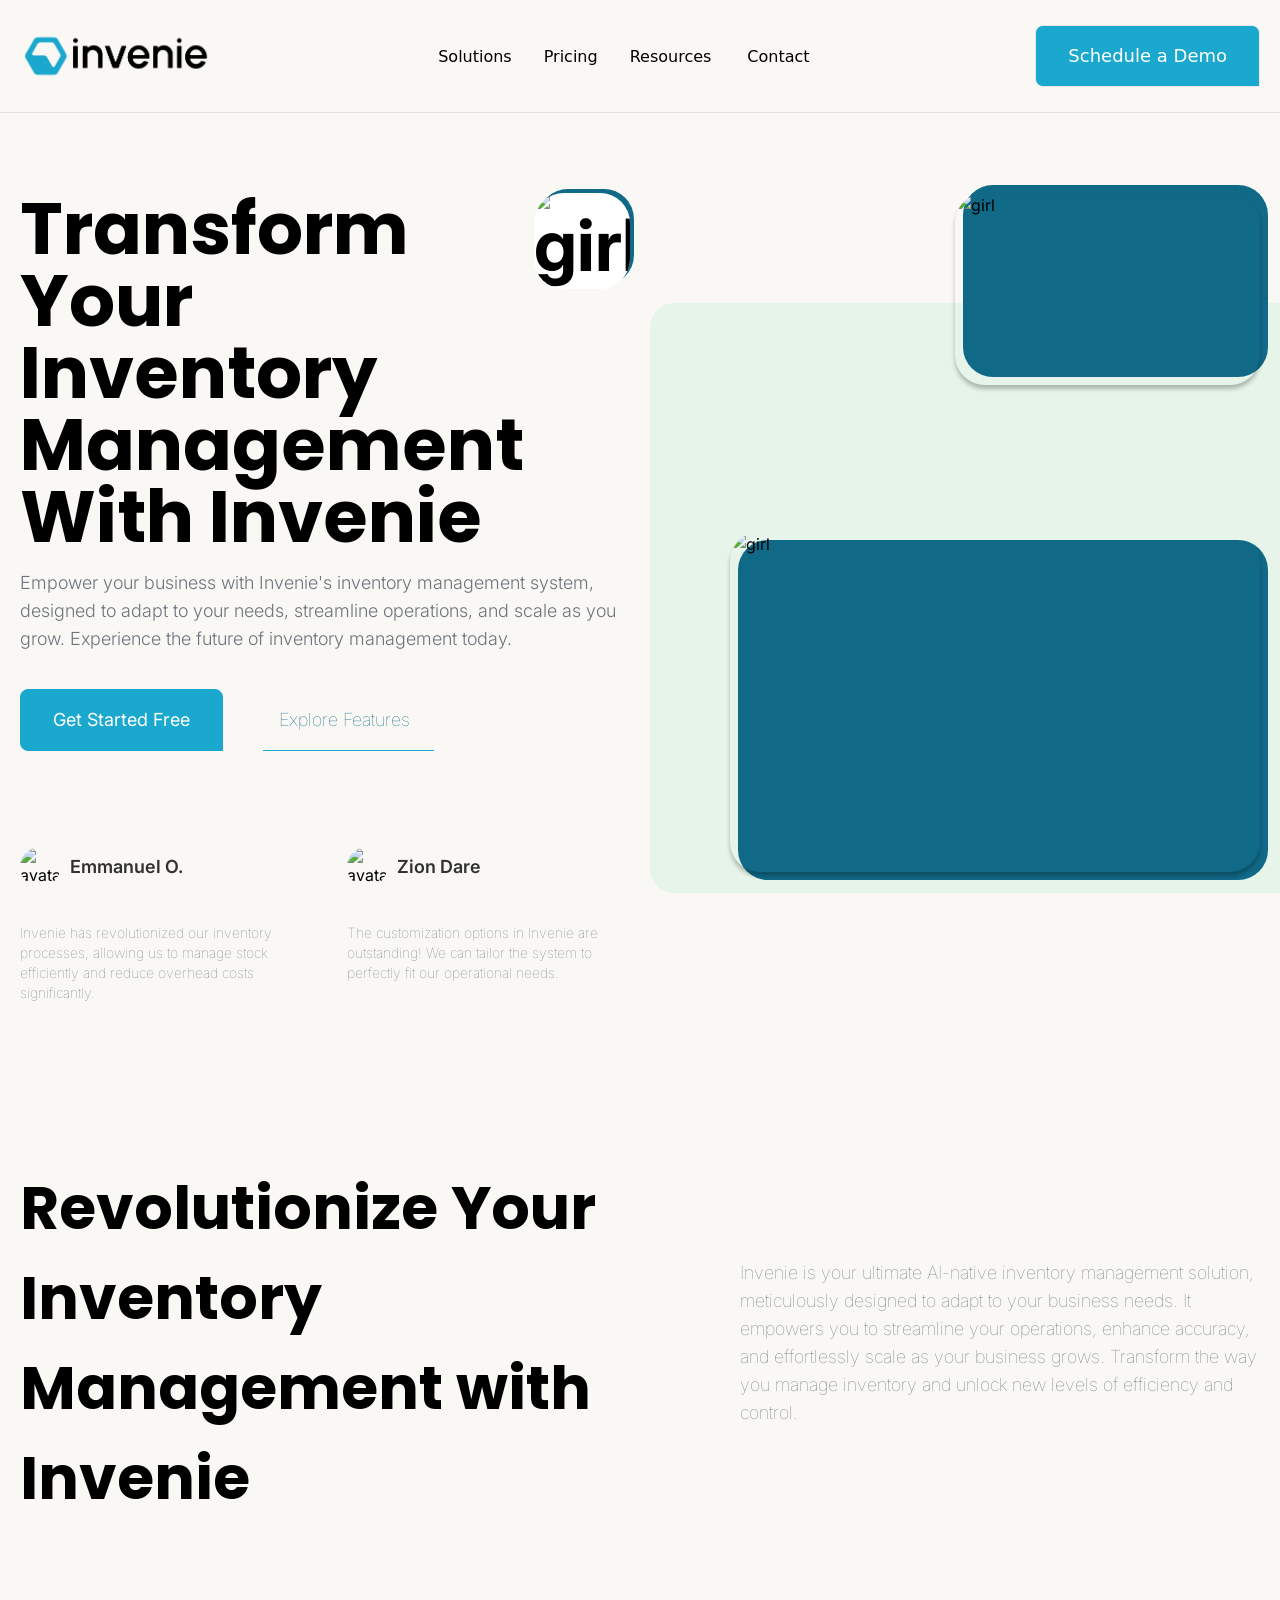
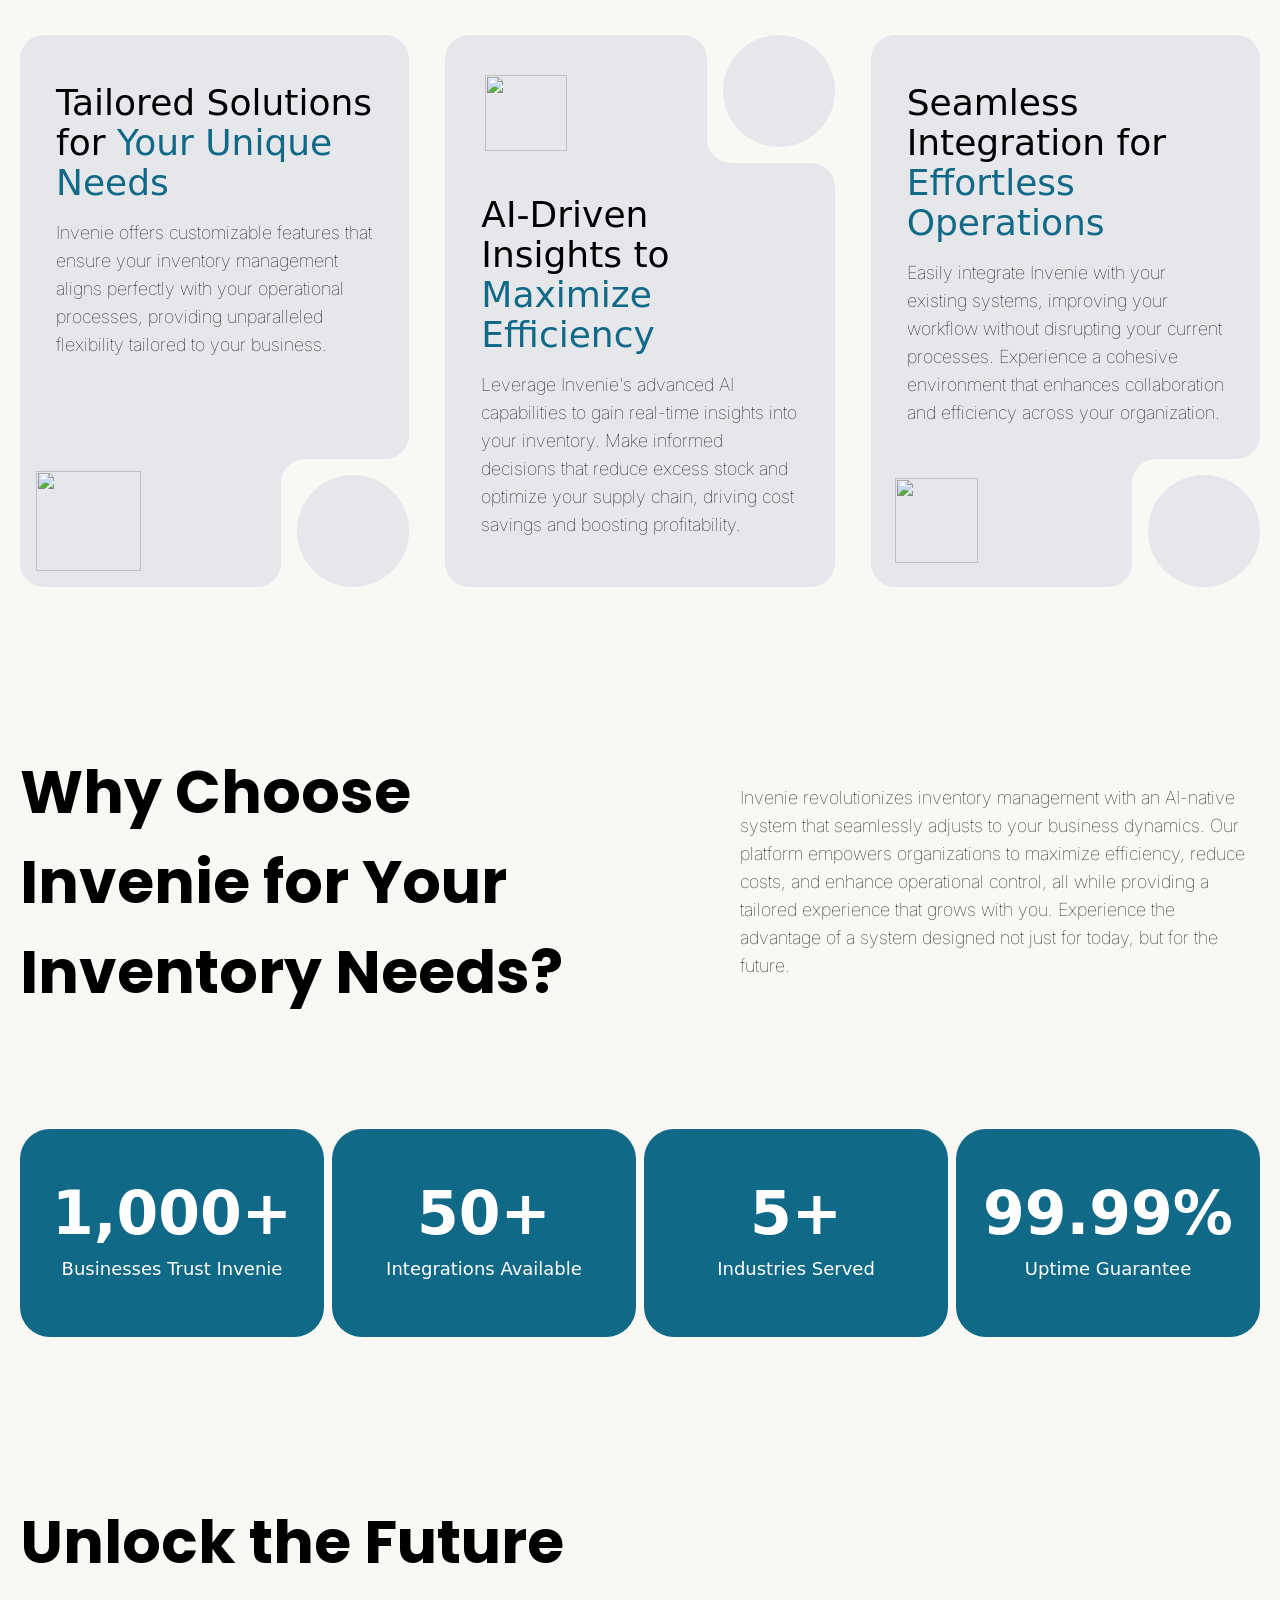
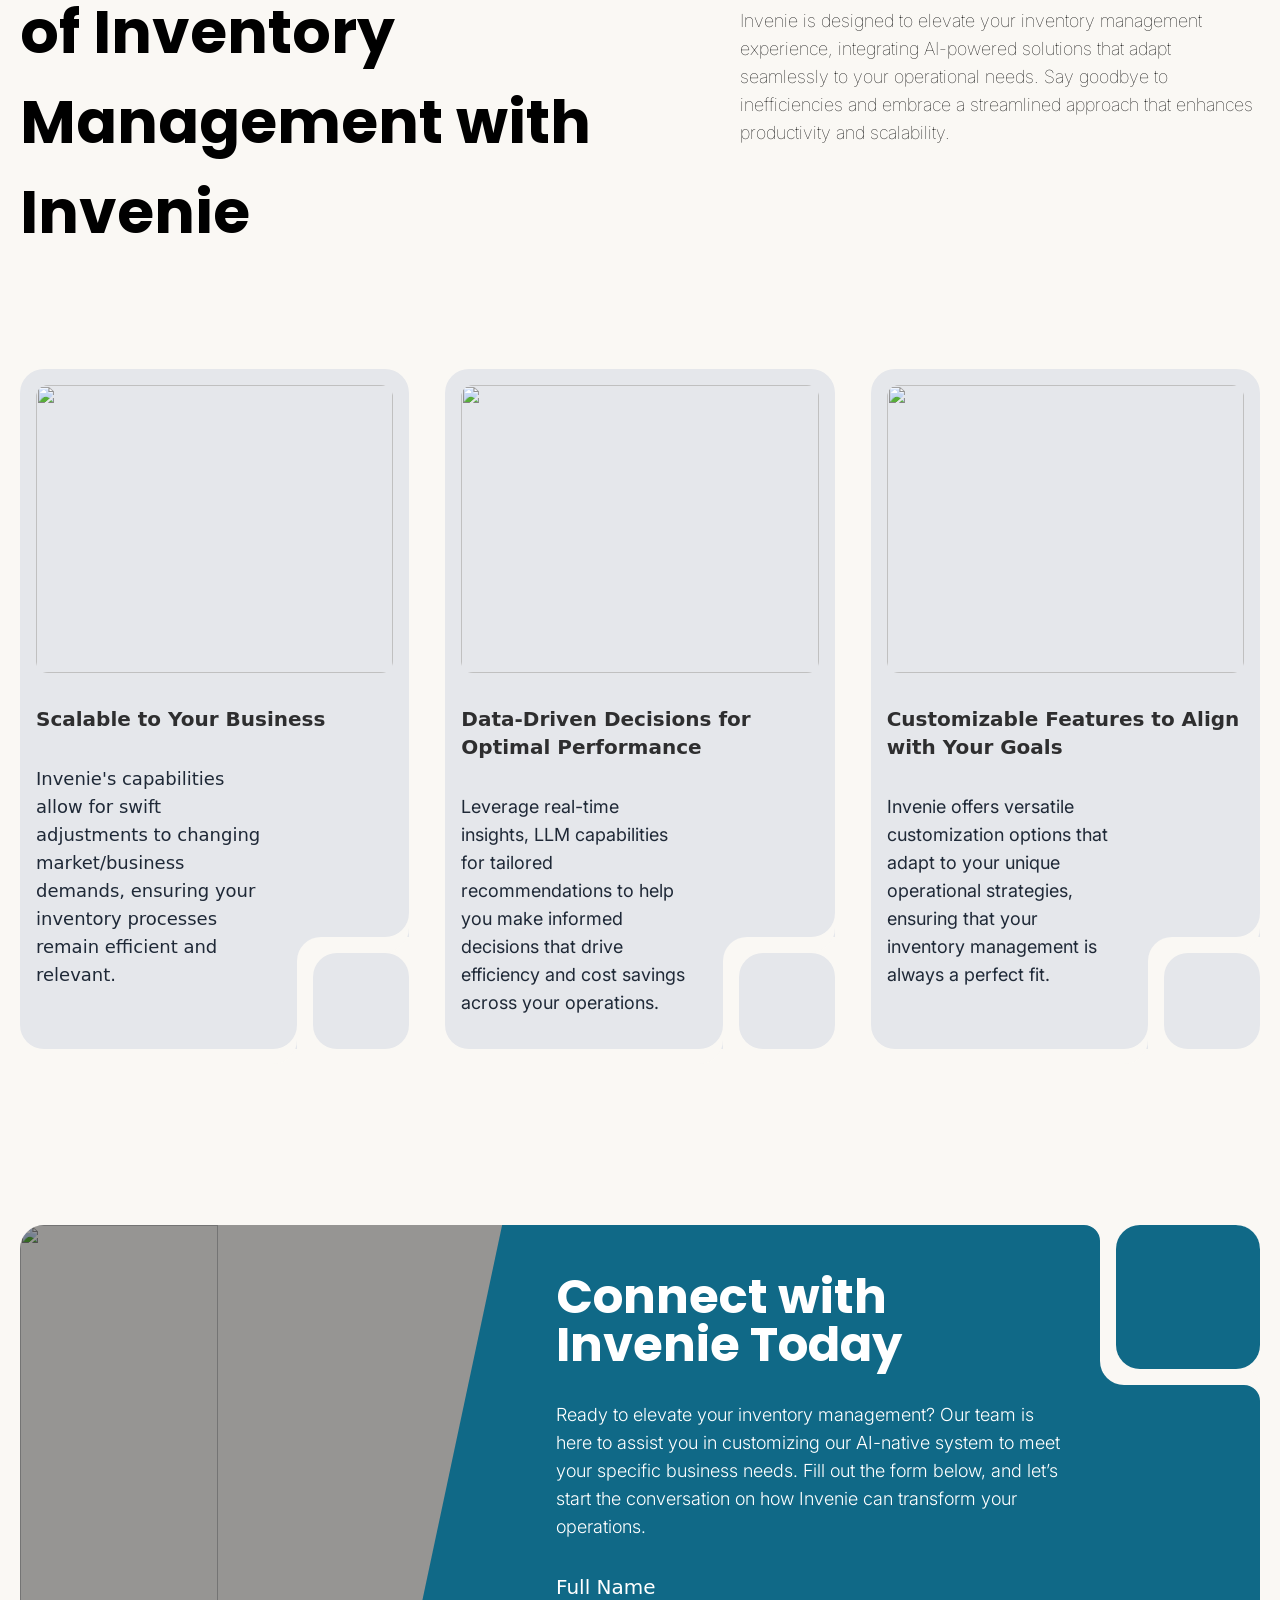
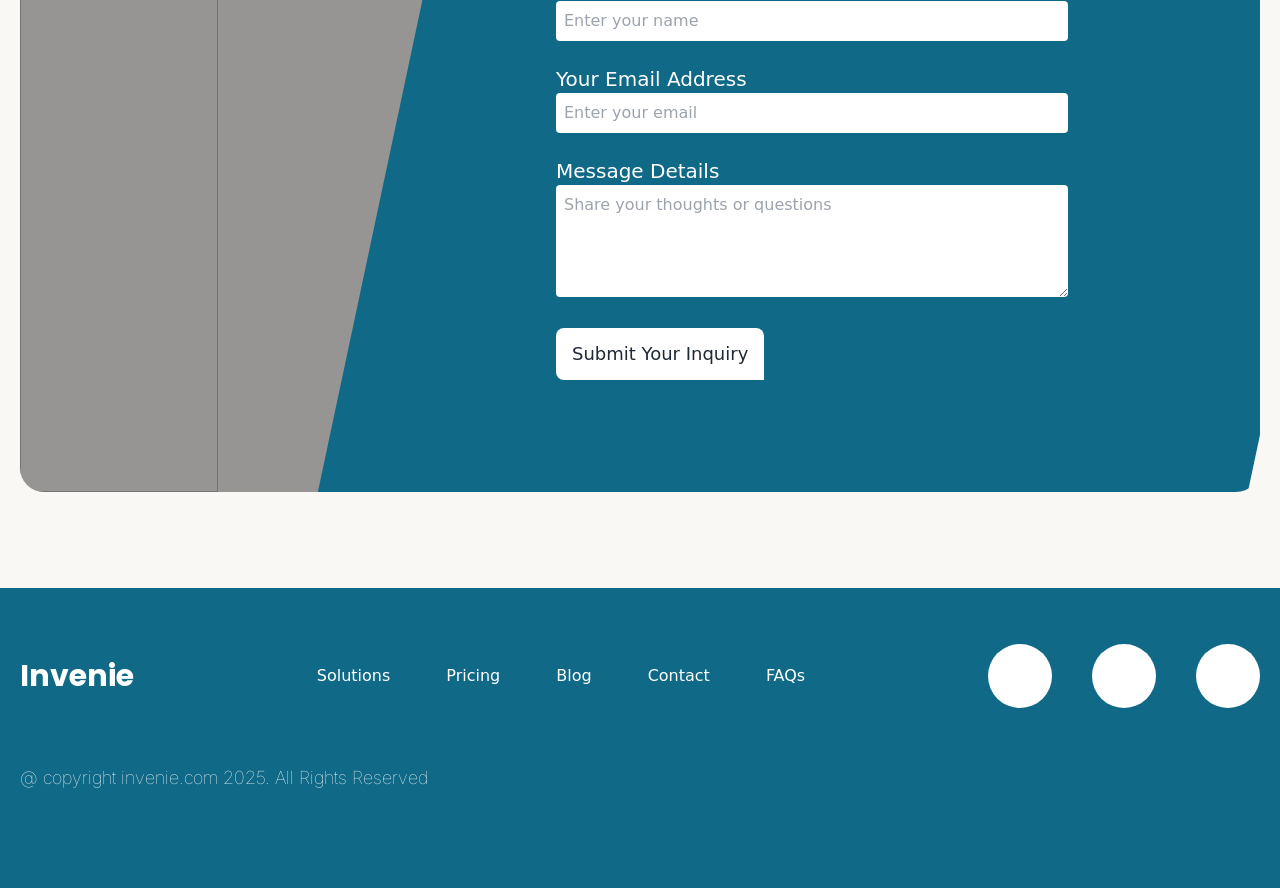
==== commit 26e6c92b: "fix: update icon paths to use new directory structure in multiple HTML files" ====
--- a/index.html
+++ b/index.html
@@ -15,7 +15,7 @@
     <meta property="og:title" content="Invenie: AI-Driven Inventory Management for Scalable Business Solutions"><meta property="og:description" content="Transform your business with Invenie's adaptable AI-native inventory management system. Customize, scale, and optimize your operations today."><meta name="twitter:title" content="Invenie: AI-Driven Inventory Management"><meta name="twitter:description" content="Optimize your business with Invenie's adaptable AI-native inventory system for scalable solutions."><meta property="og:image" content="https://imagedelivery.net/xaKlCos5cTg_1RWzIu_h-A/f4a46ba2-67cd-480a-1648-e6ad1feab300/public"><meta name="twitter:image" content="https://imagedelivery.net/xaKlCos5cTg_1RWzIu_h-A/f4a46ba2-67cd-480a-1648-e6ad1feab300/public">
     <link rel="preconnect" href="https://fonts.googleapis.com">
     <link rel="preconnect" href="https://fonts.gstatic.com" crossorigin>
-    <link rel="icon" href="media/invenieicon.png" type="image/png" />
+    <link rel="icon" href="./public/logos/invenieicon.png" type="image/png" />
 
     <link
         rel="preload"
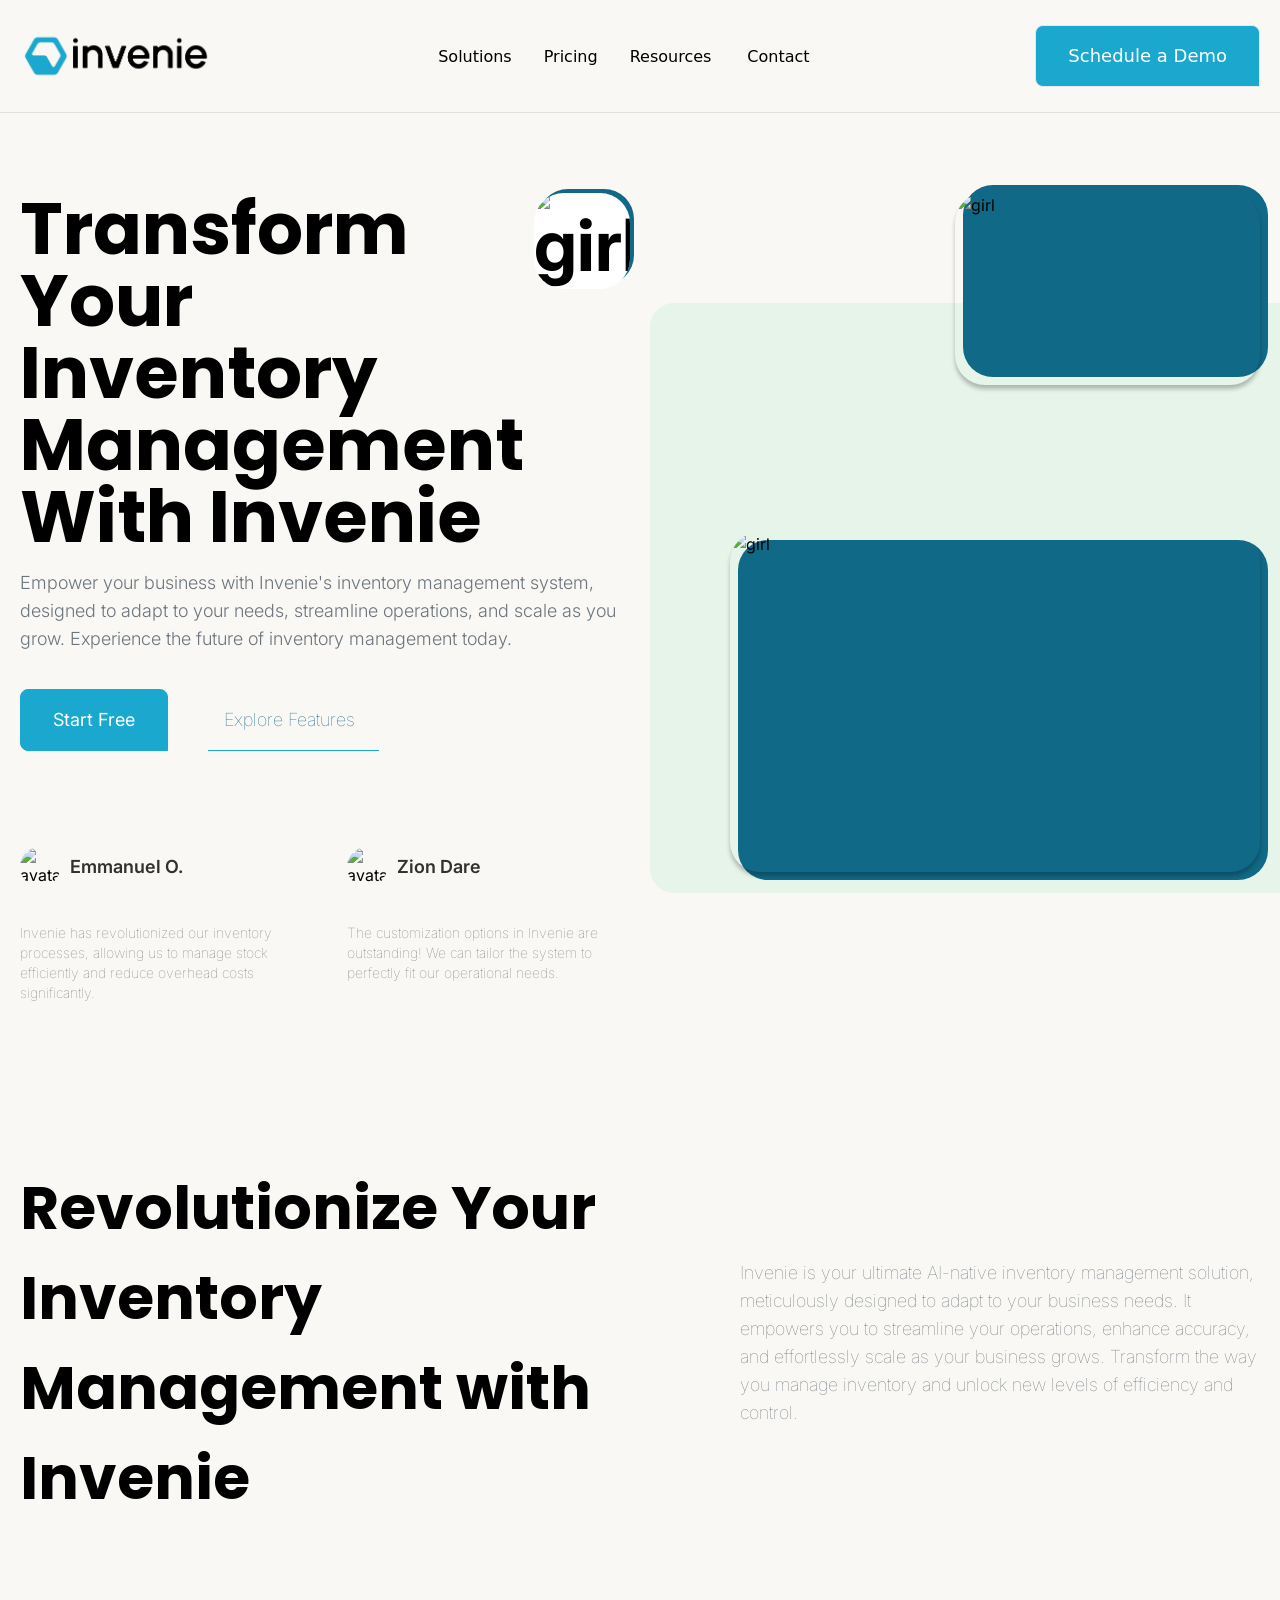
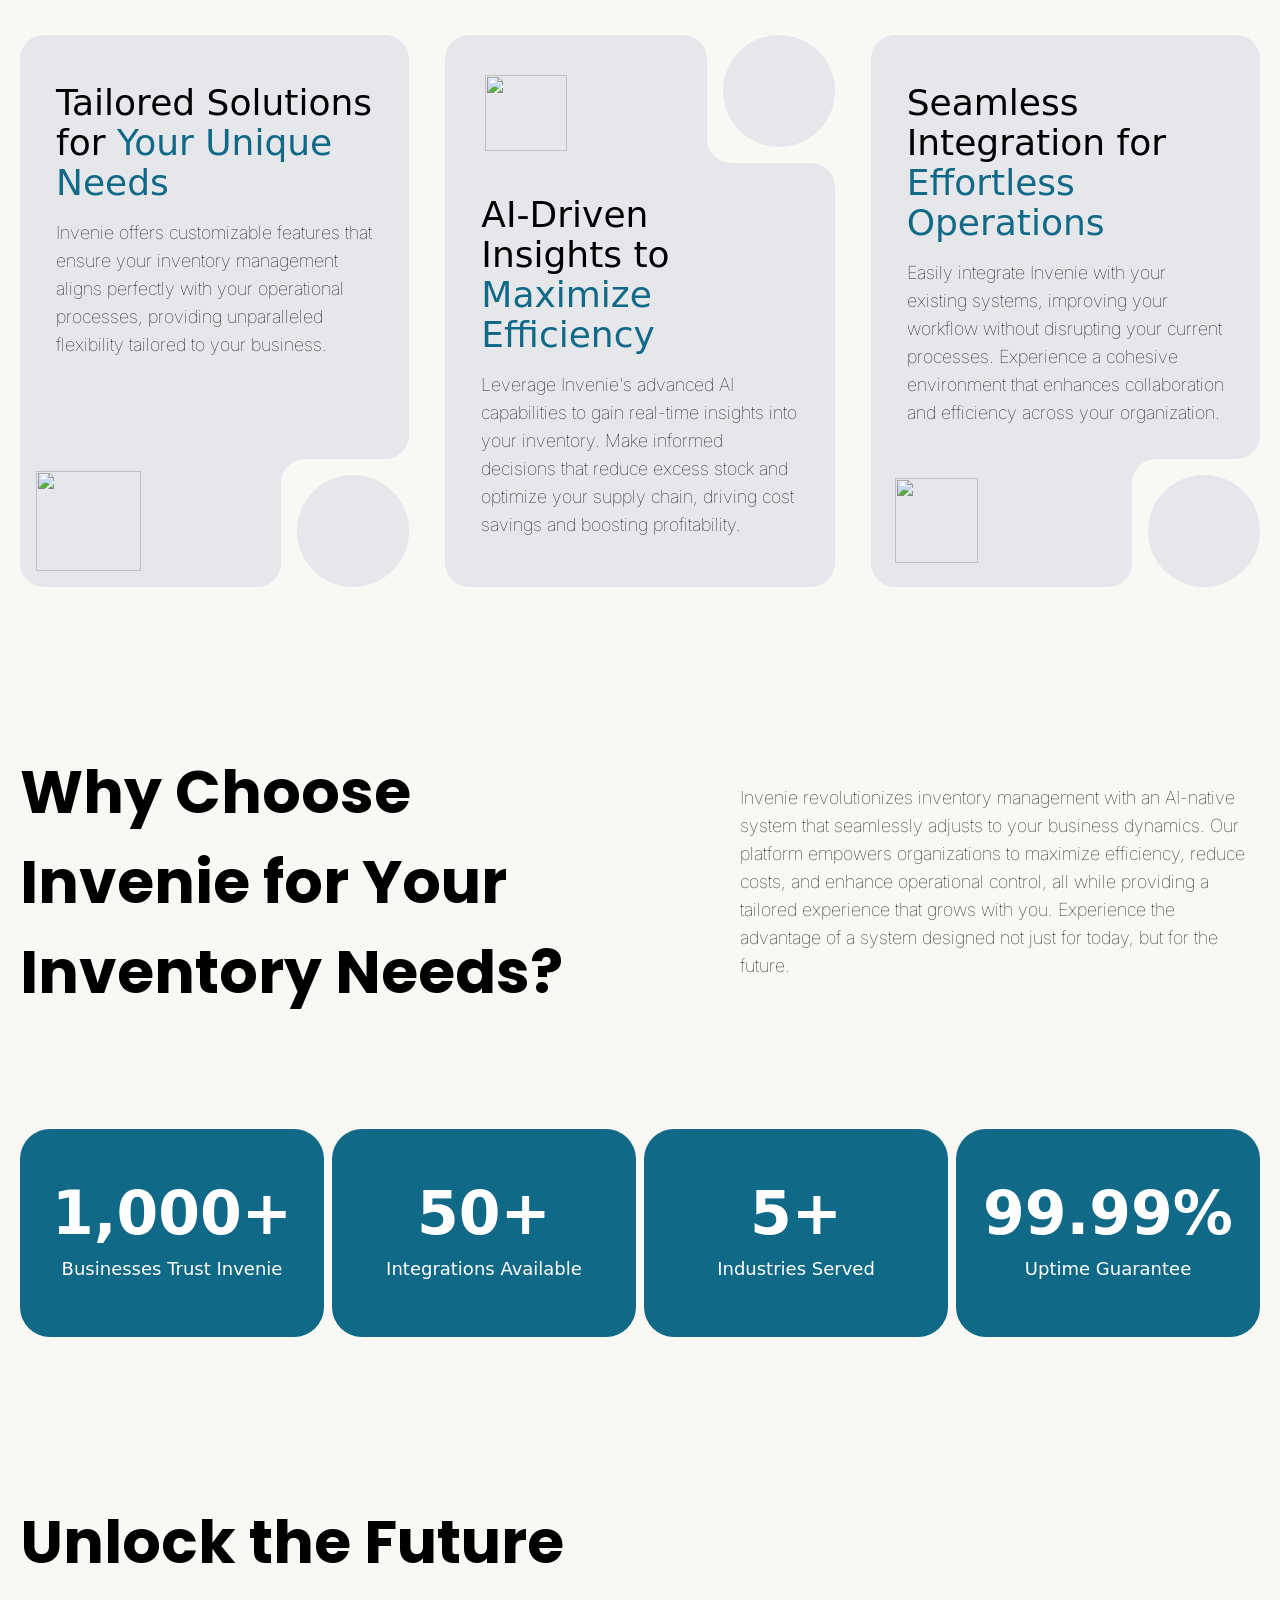
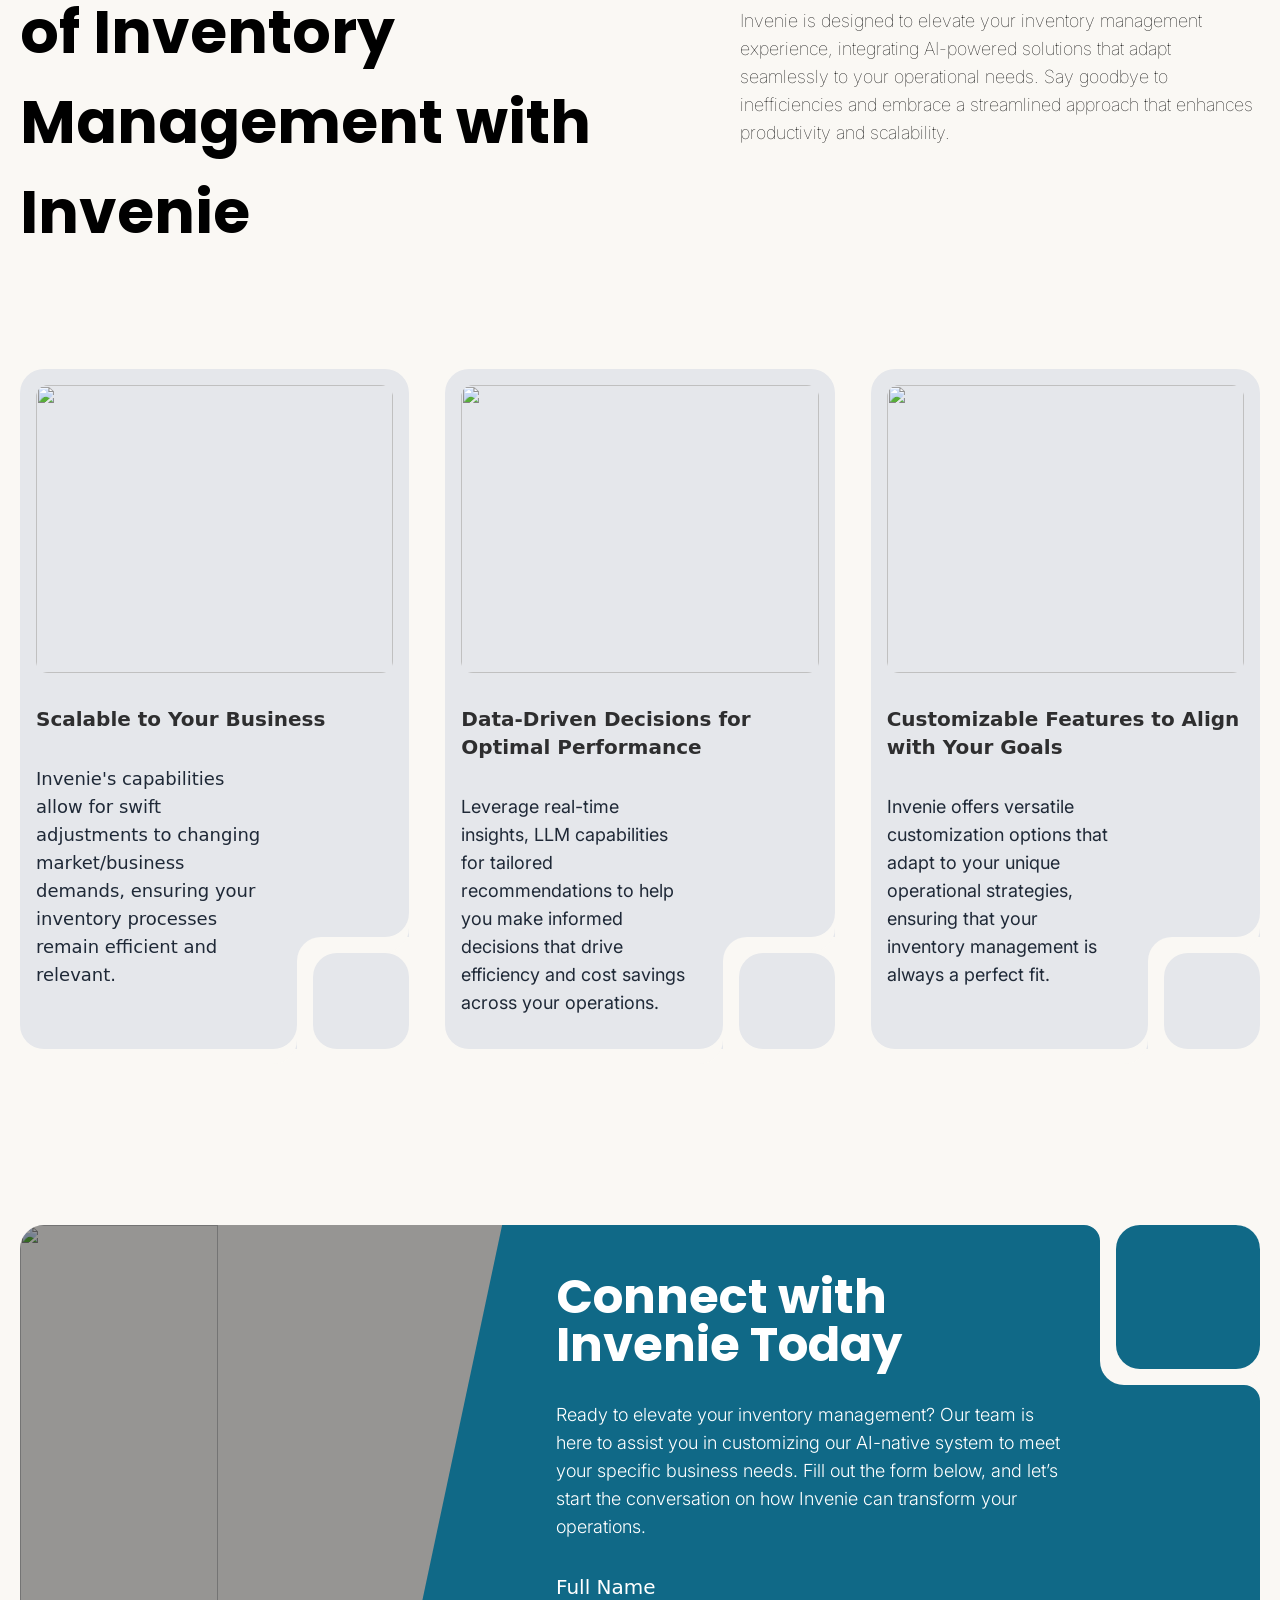
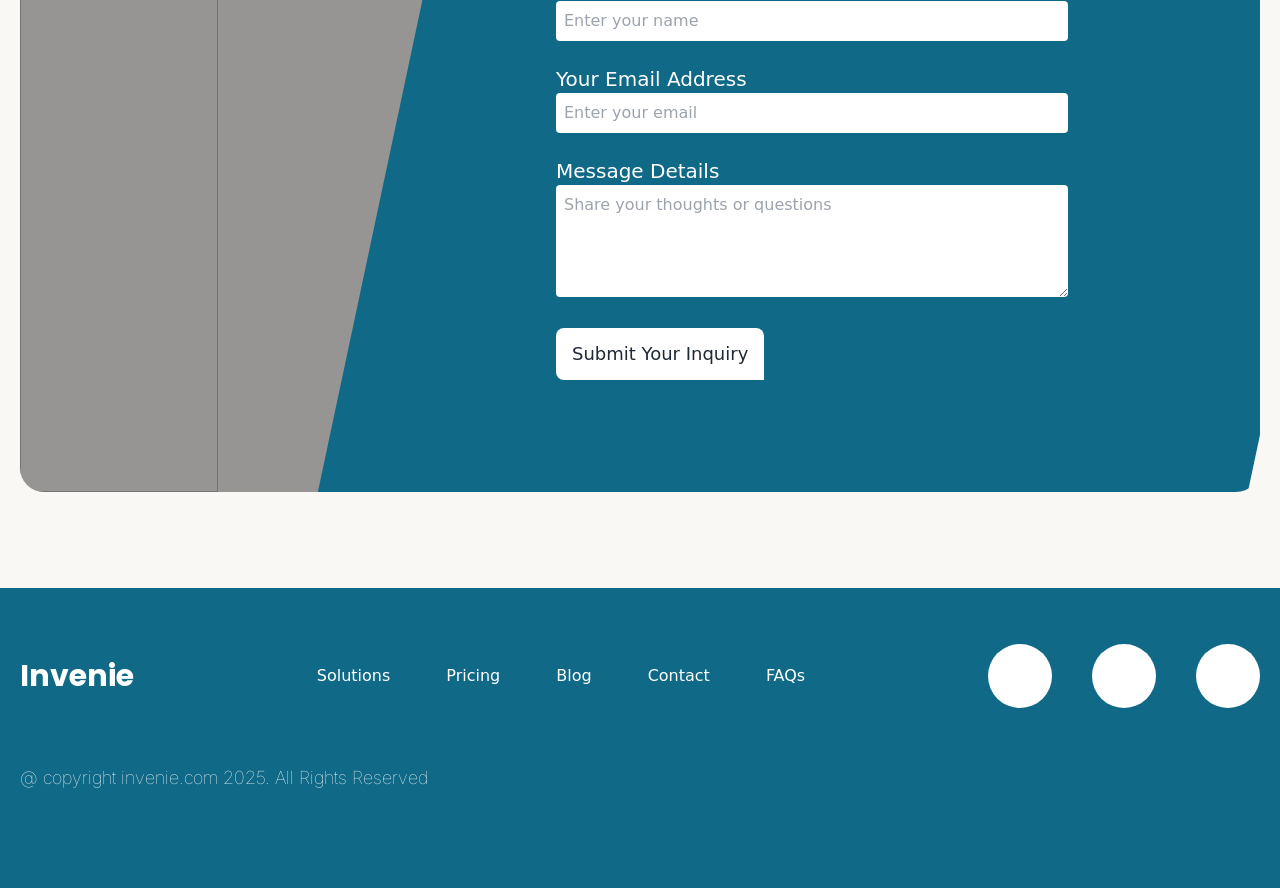
==== commit 05cd21ec: "Update pricing plans and related content across the application - Added new pricing structure with S" ====
--- a/index.html
+++ b/index.html
@@ -41,7 +41,7 @@
 </div>
 </div>
 <p class="pb-9 pt-4 text-lg font-light text-[var(--gray-text-color)]">Empower your business with Invenie's inventory management system, designed to adapt to your needs, streamline operations, and scale as you grow. Experience the future of inventory management today.</p>
-<div class="relative flex flex-col items-start gap-4 pb-24 sm:flex-row md:items-center md:gap-10"><a href="http://app.invenie.com" class="inline-block rounded-[var(--button-rounded-radius)] rounded-br-none border border-[var(--primary-button-bg-color)] bg-[var(--primary-button-bg-color)] px-8 py-4 text-lg text-[var(--primary-button-text-color)] transition ease-linear hover:bg-[var(--primary-button-hover-bg-color)] hover:text-[var(--primary-button-hover-text-color)]">Get Started Free</a><a class="group flex items-center gap-2 border-b border-[var(--primary-button-bg-color)] p-2 transition ease-linear md:p-4 lg:hover:border-transparent"><span class="text-lg font-thin text-[var(--primary-color)]">Explore Features</span><i class="fa-regular fa-arrow-up-right text-[var(--primary-color)]" aria-hidden="true"></i></a></div>
+<div class="relative flex flex-col items-start gap-4 pb-24 sm:flex-row md:items-center md:gap-10"><a href="https://app.invenie.com/create-account" class="inline-block rounded-[var(--button-rounded-radius)] rounded-br-none border border-[var(--primary-button-bg-color)] bg-[var(--primary-button-bg-color)] px-8 py-4 text-lg text-[var(--primary-button-text-color)] transition ease-linear hover:bg-[var(--primary-button-hover-bg-color)] hover:text-[var(--primary-button-hover-text-color)]">Start Free</a><a class="group flex items-center gap-2 border-b border-[var(--primary-button-bg-color)] p-2 transition ease-linear md:p-4 lg:hover:border-transparent"><span class="text-lg font-thin text-[var(--primary-color)]">Explore Features</span><i class="fa-regular fa-arrow-up-right text-[var(--primary-color)]" aria-hidden="true"></i></a></div>
 <div class="grid gap-11 sm:grid-cols-2">
 <div class="relative">
 <div class="flex items-center gap-2.5 pb-3"><img class="h-10 w-10 overflow-hidden rounded-full object-cover" src="https://imagedelivery.net/xaKlCos5cTg_1RWzIu_h-A/55f224cd-99a1-4b3b-4a15-c76d37505200/public" alt="avatar" data-testimonial-image="" data-dont-replace="" data-media="{&quot;id&quot;:&quot;1309489745&quot;,&quot;src&quot;:&quot;iStock&quot;,&quot;type&quot;:&quot;image&quot;}" oncontextmenu="return false;">
--- a/styles.css
+++ b/styles.css
@@ -216,6 +216,7 @@
 }
 
 .pricing-hero-card h2 {
+  color: var(--light-text-color);
   margin: 18px 0 0;
   font-family: var(--font-family-heading);
   font-size: 32px;
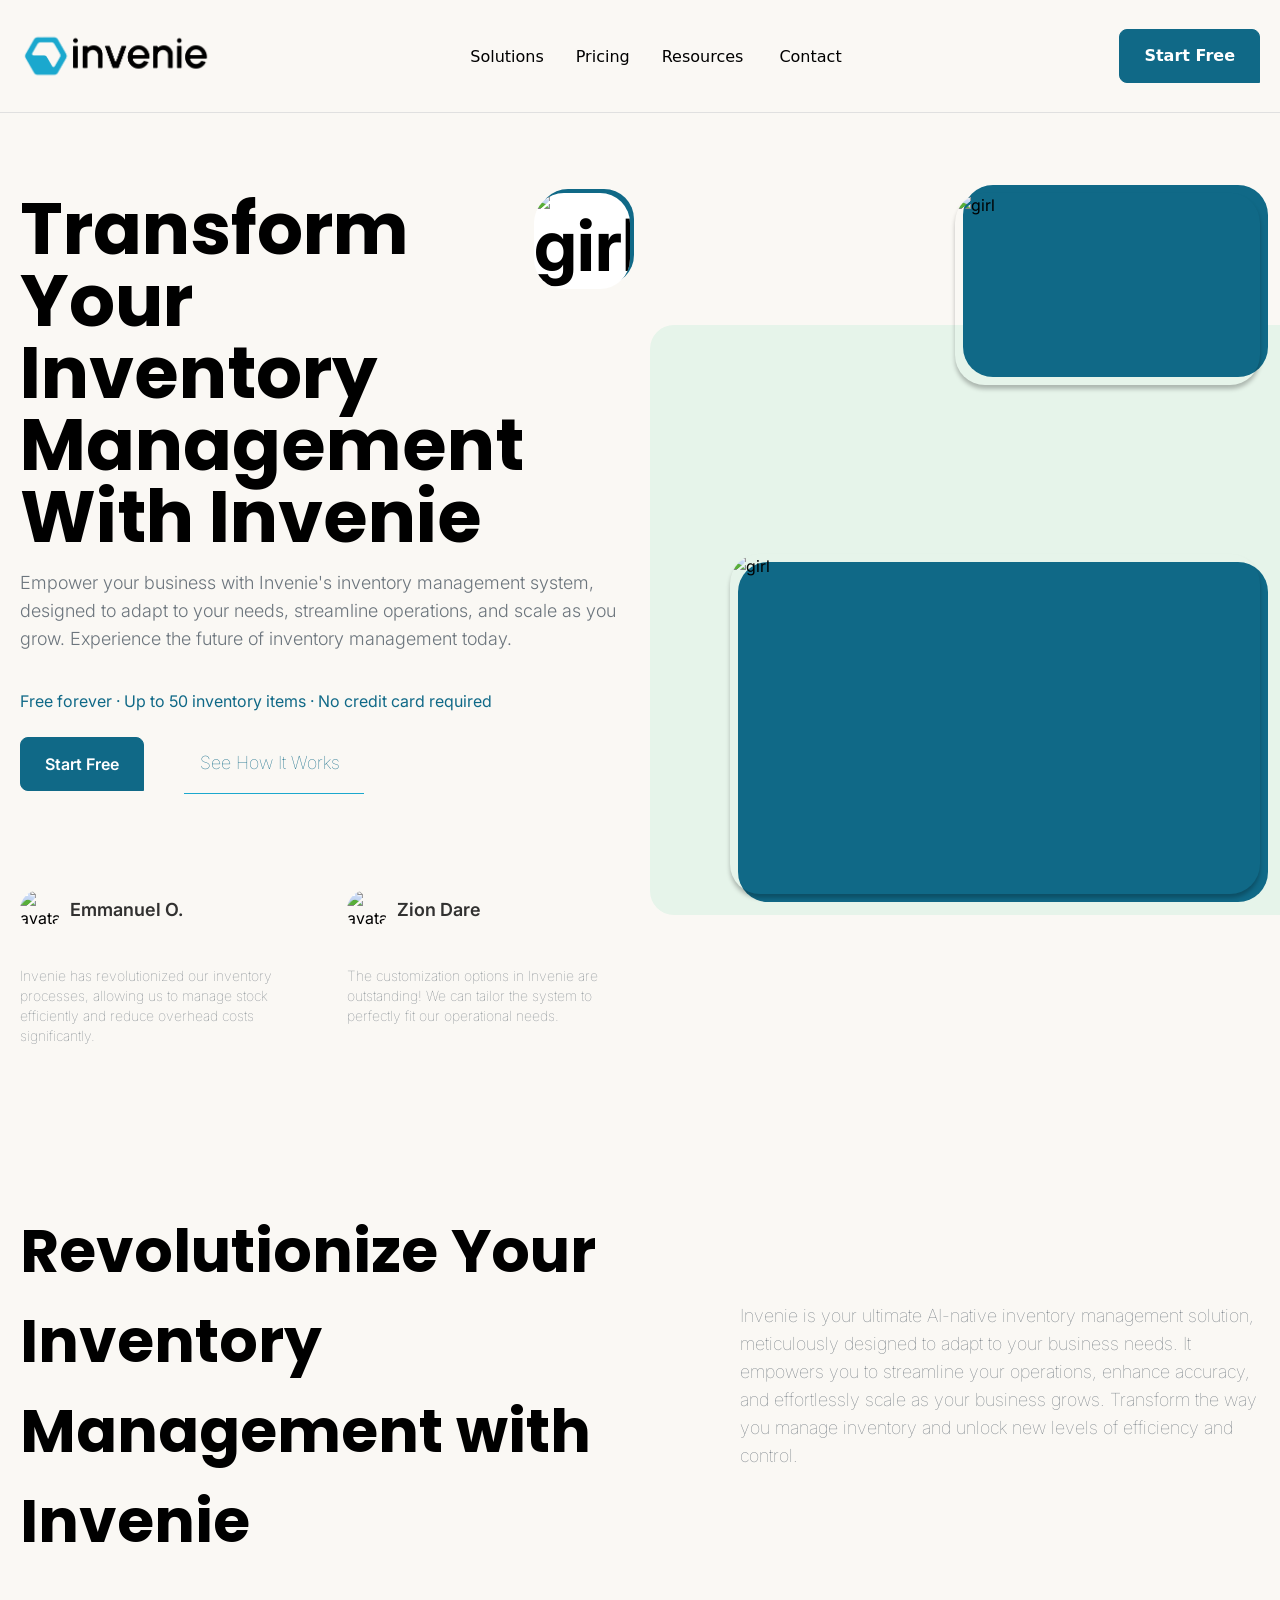
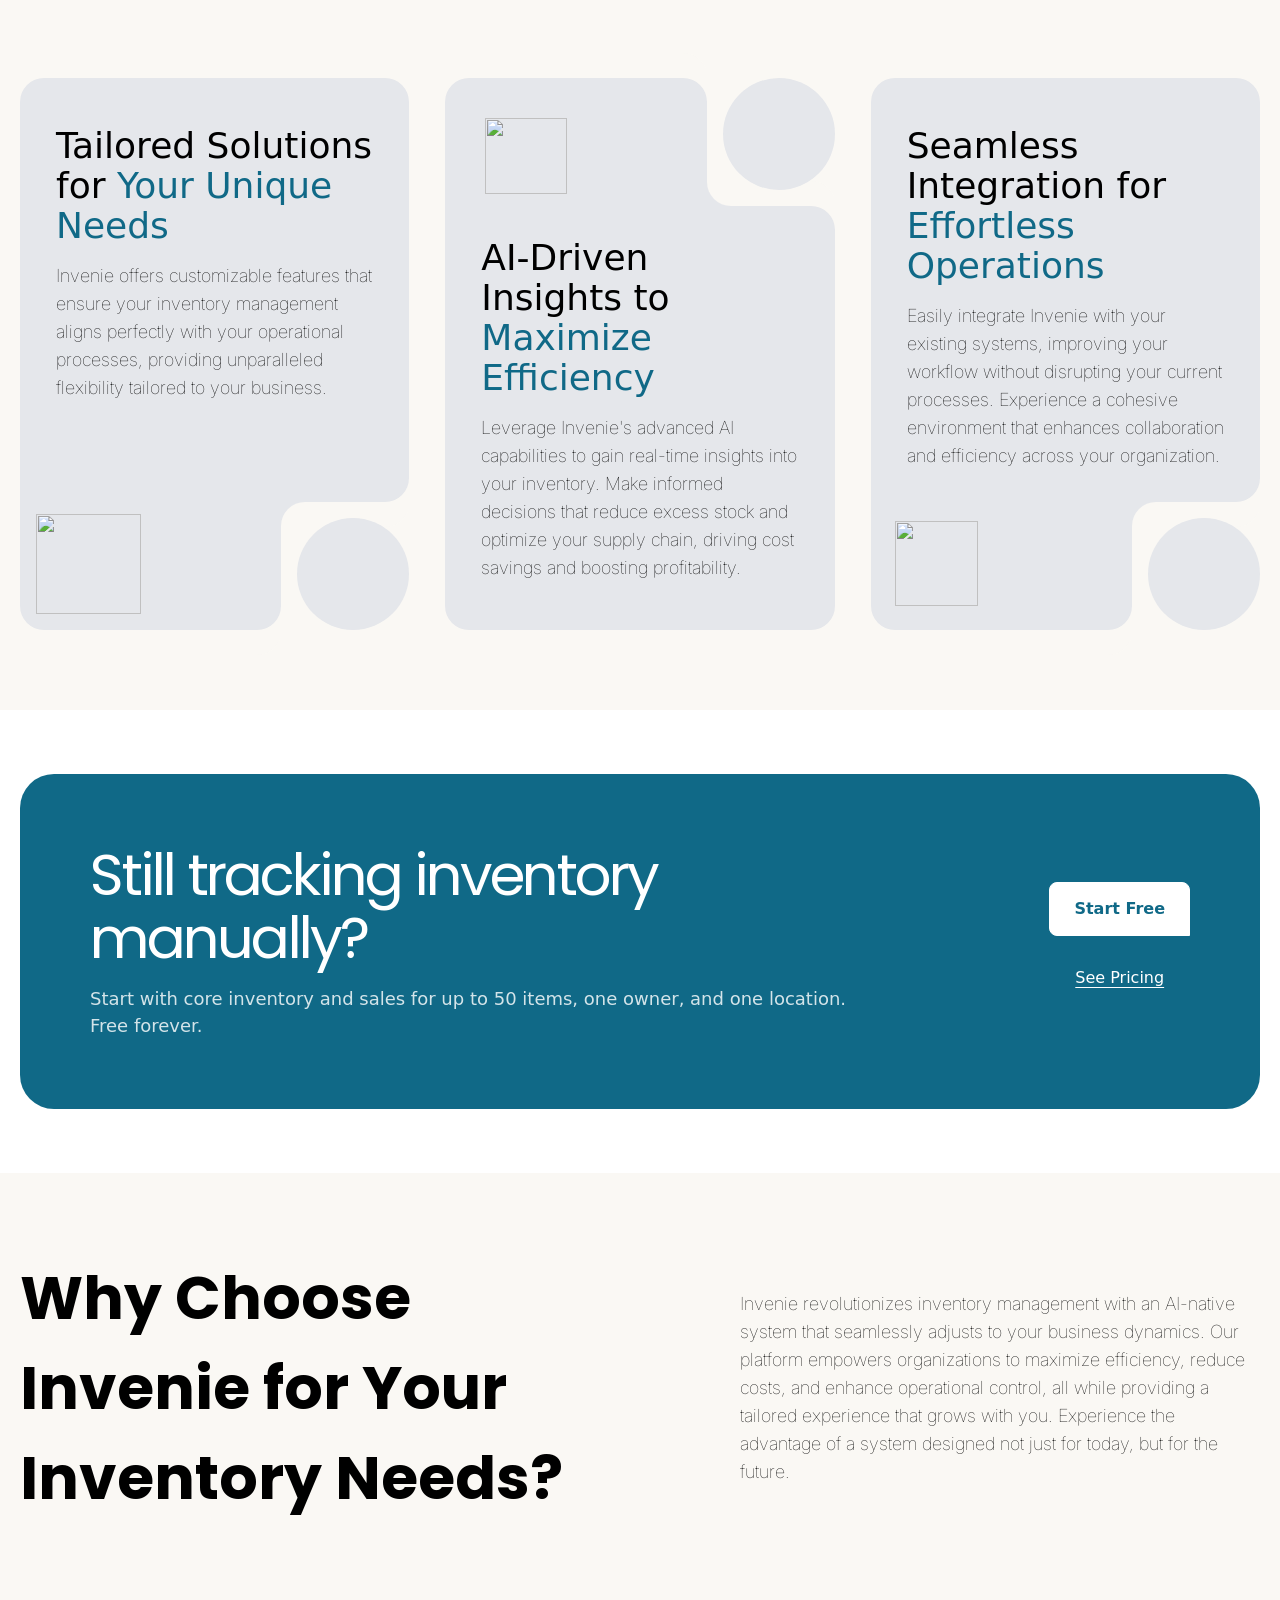
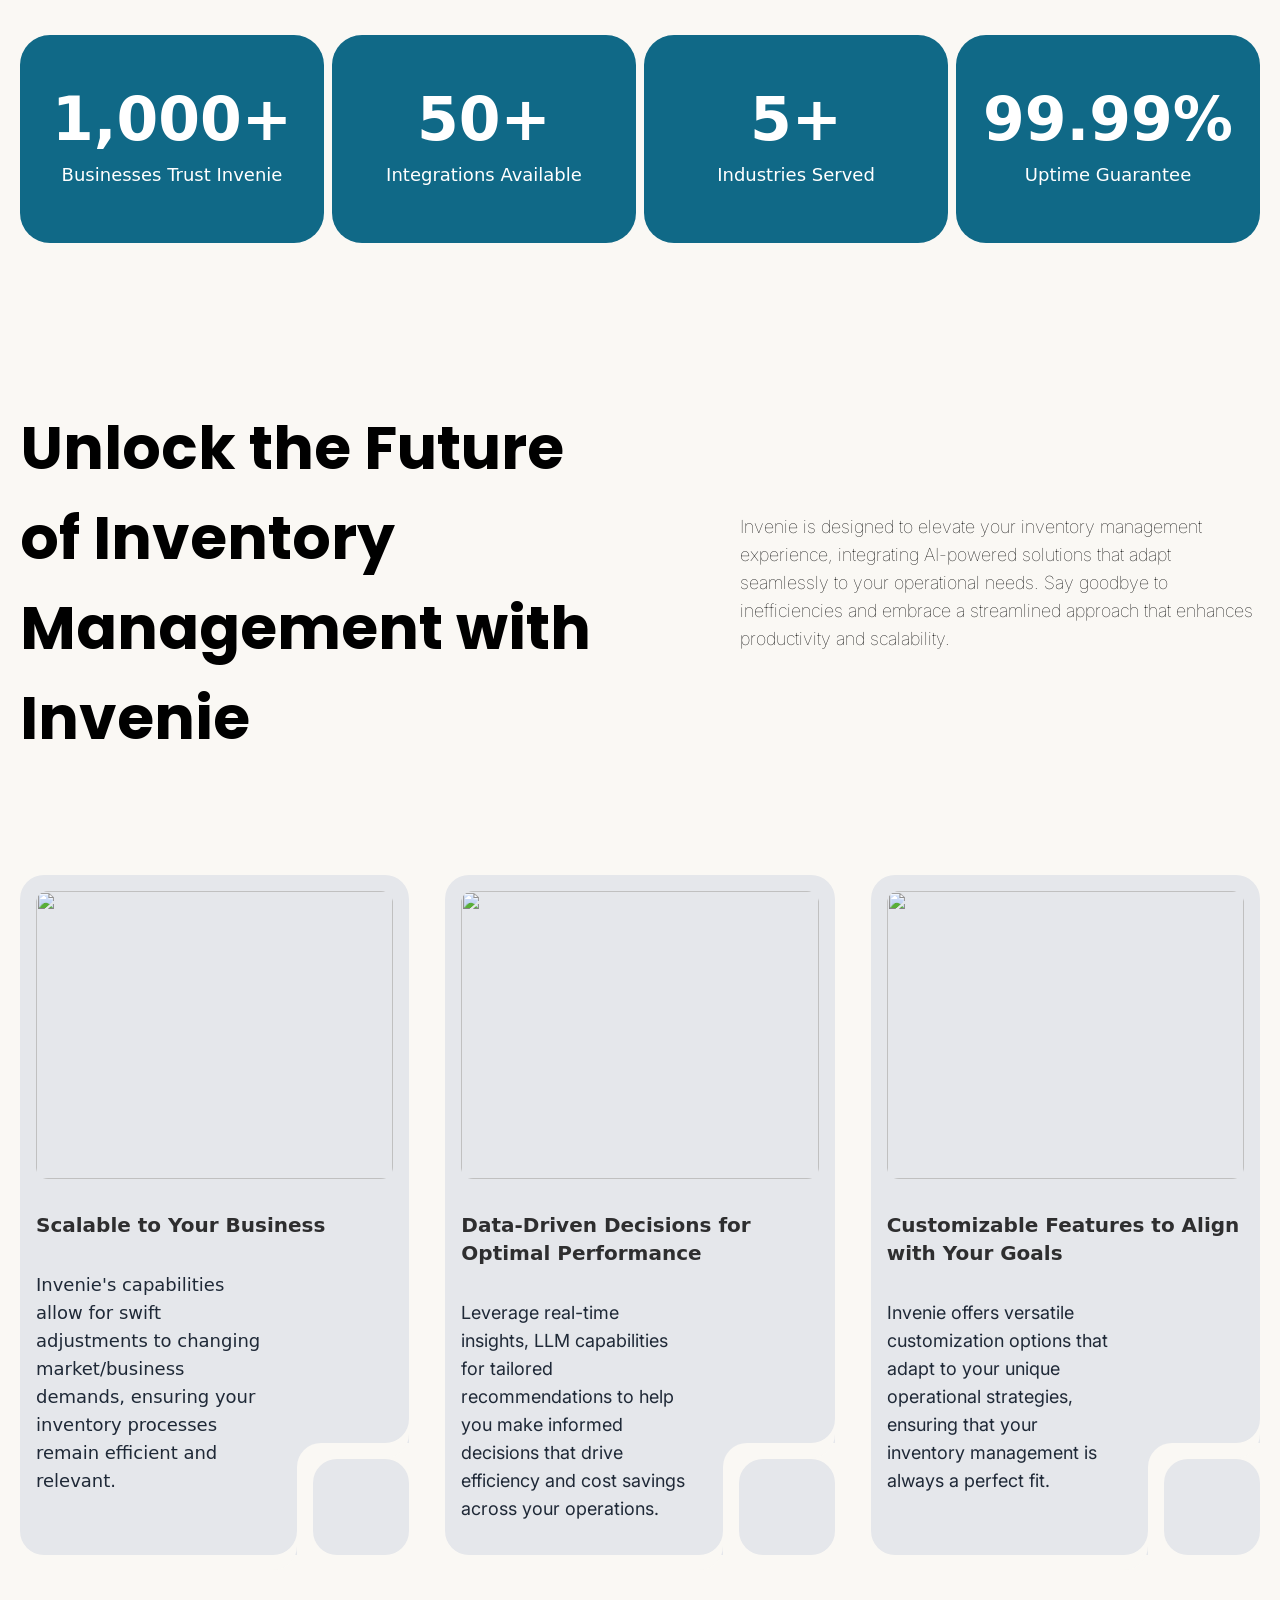
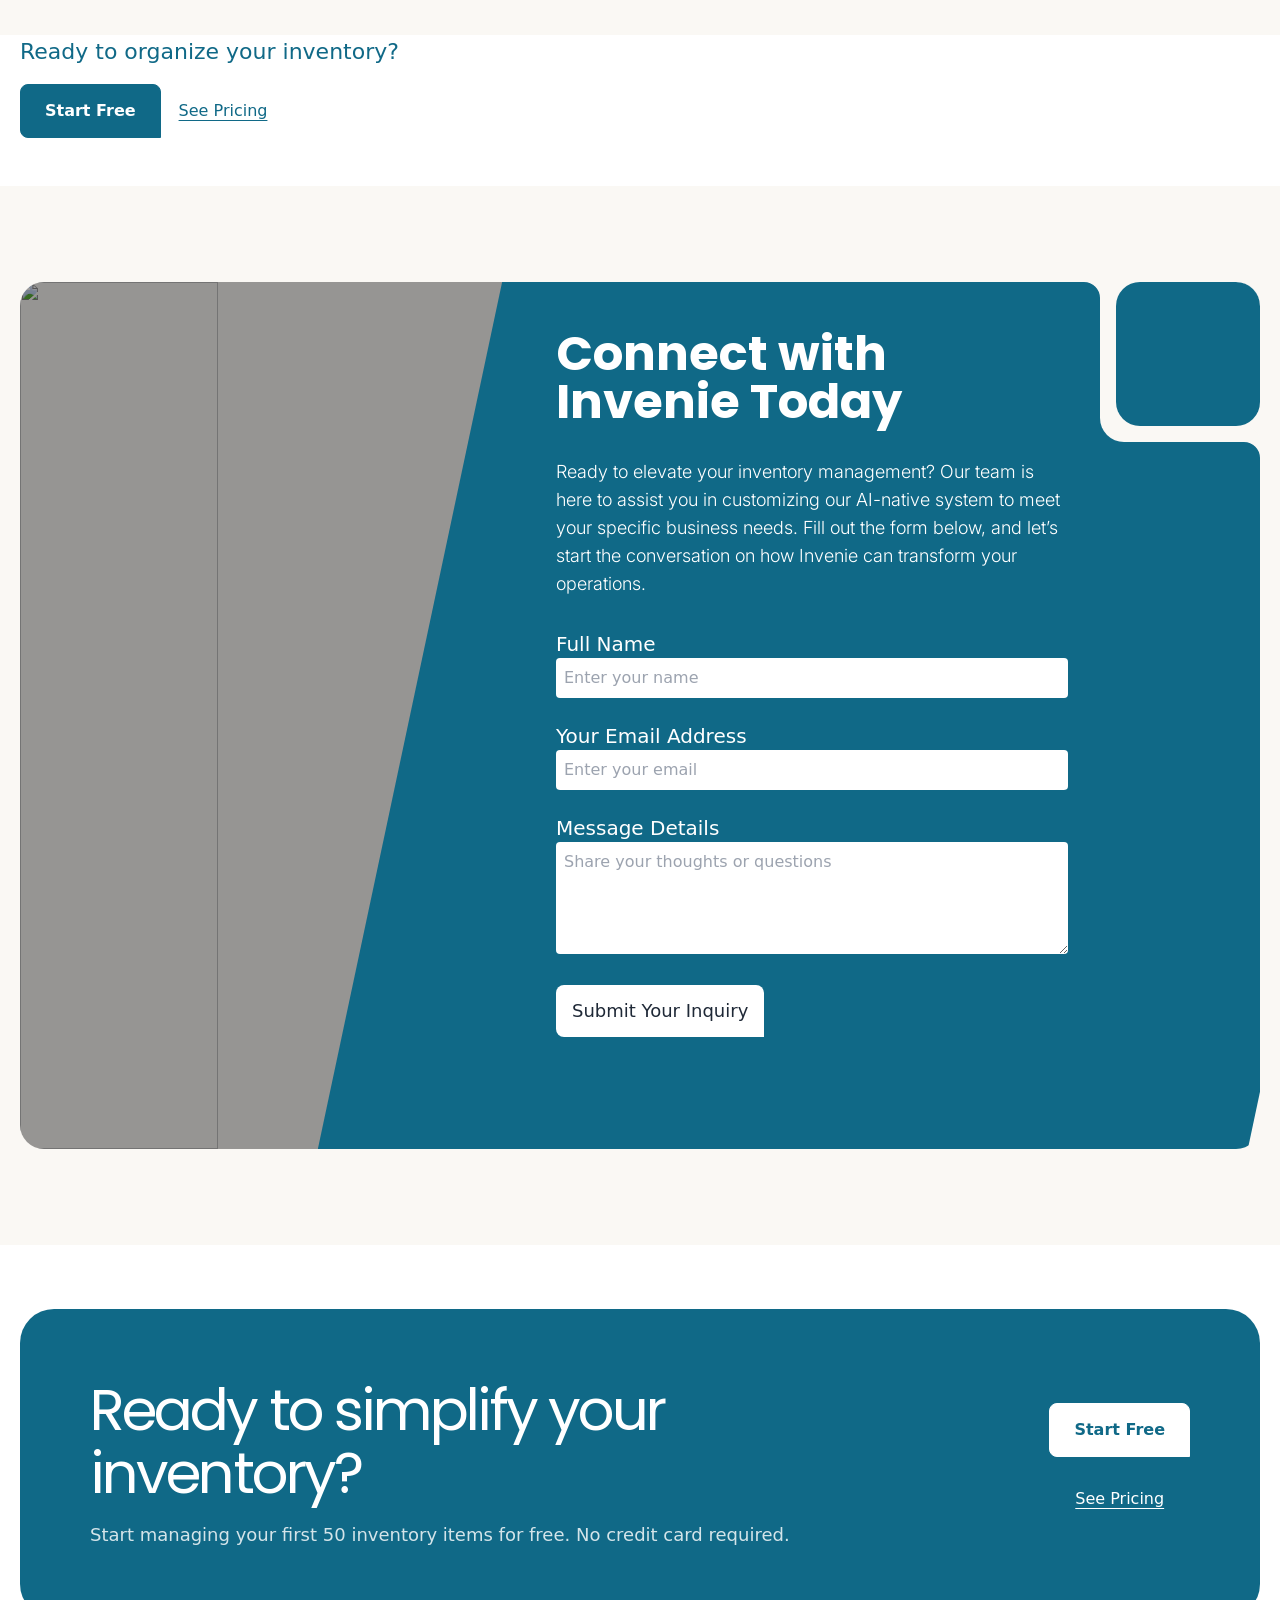
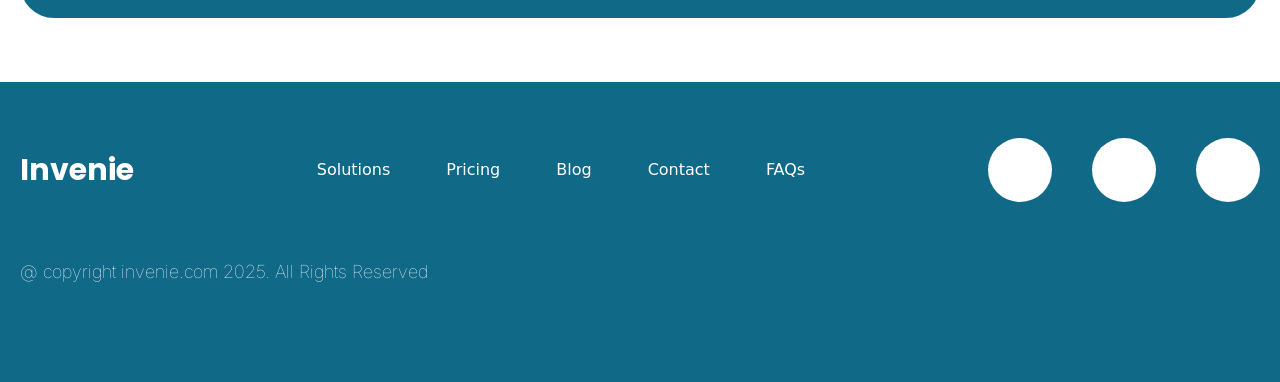
==== commit 62f193bd: "feat: Update call-to-action buttons across the site to promote free inventory management plan - Adde" ====
--- a/index.html
+++ b/index.html
@@ -41,7 +41,8 @@
 </div>
 </div>
 <p class="pb-9 pt-4 text-lg font-light text-[var(--gray-text-color)]">Empower your business with Invenie's inventory management system, designed to adapt to your needs, streamline operations, and scale as you grow. Experience the future of inventory management today.</p>
-<div class="relative flex flex-col items-start gap-4 pb-24 sm:flex-row md:items-center md:gap-10"><a href="https://app.invenie.com/create-account" class="inline-block rounded-[var(--button-rounded-radius)] rounded-br-none border border-[var(--primary-button-bg-color)] bg-[var(--primary-button-bg-color)] px-8 py-4 text-lg text-[var(--primary-button-text-color)] transition ease-linear hover:bg-[var(--primary-button-hover-bg-color)] hover:text-[var(--primary-button-hover-text-color)]">Start Free</a><a class="group flex items-center gap-2 border-b border-[var(--primary-button-bg-color)] p-2 transition ease-linear md:p-4 lg:hover:border-transparent"><span class="text-lg font-thin text-[var(--primary-color)]">Explore Features</span><i class="fa-regular fa-arrow-up-right text-[var(--primary-color)]" aria-hidden="true"></i></a></div>
+<p class="cta-free-note">Free forever &middot; Up to 50 inventory items &middot; No credit card required</p>
+<div class="relative flex flex-col items-start gap-4 pb-24 sm:flex-row md:items-center md:gap-10"><a href="https://app.invenie.com/create-account" class="pricing-button">Start Free</a><a href="#slz7vd7" class="group flex items-center gap-2 border-b border-[var(--primary-button-bg-color)] p-2 transition ease-linear md:p-4 lg:hover:border-transparent"><span class="text-lg font-thin text-[var(--primary-color)]">See How It Works</span><i class="fa-regular fa-arrow-up-right text-[var(--primary-color)]" aria-hidden="true"></i></a></div>
 <div class="grid gap-11 sm:grid-cols-2">
 <div class="relative">
 <div class="flex items-center gap-2.5 pb-3"><img class="h-10 w-10 overflow-hidden rounded-full object-cover" src="https://imagedelivery.net/xaKlCos5cTg_1RWzIu_h-A/55f224cd-99a1-4b3b-4a15-c76d37505200/public" alt="avatar" data-testimonial-image="" data-dont-replace="" data-media="{&quot;id&quot;:&quot;1309489745&quot;,&quot;src&quot;:&quot;iStock&quot;,&quot;type&quot;:&quot;image&quot;}" oncontextmenu="return false;">
@@ -132,7 +133,7 @@
 </div>
 </div>
 </div>
-</section><section class="bg-[#faf8f4] code-section" id="sew1c5">
+</section><section class="pricing-section"><div class="pricing-container"><div class="pricing-cta"><div><h2>Still tracking inventory manually?</h2><p>Start with core inventory and sales for up to 50 items, one owner, and one location. Free forever.</p></div><div class="cta-actions"><a class="pricing-button pricing-button-white" href="https://app.invenie.com/create-account">Start Free</a><a class="cta-secondary" href="pricing.html">See Pricing</a></div></div></div></section><section class="bg-[#faf8f4] code-section" id="sew1c5">
 <div class="mx-auto max-w-7xl px-5 py-10 lg:py-20">
 <div class="relative grid items-center gap-y-5 lg:grid-cols-2 xl:gap-10">
 <div class="relative">
@@ -208,7 +209,7 @@
 </div>
 </div>
 </div>
-</section><section class="bg-[#faf8f4] code-section" id="sm5exha">
+</section><div class="pricing-container cta-feature-end"><p>Ready to organize your inventory?</p><div class="cta-actions"><a class="pricing-button" href="https://app.invenie.com/create-account">Start Free</a><a class="cta-secondary" href="pricing.html">See Pricing</a></div></div><section class="bg-[#faf8f4] code-section" id="sm5exha">
 <div class="mx-auto max-w-7xl px-5 py-10 lg:py-24">
 <div class="relative w-full overflow-hidden rounded-3xl pb-28 pl-20 pr-5 pt-12 md:pr-48 lg:pt-12">
 <div class="relative z-30 ml-auto space-y-4 lg:max-w-lg lg:space-y-8">
@@ -248,7 +249,7 @@
 <div class="pointer-events-none absolute left-0 top-0 z-10 h-full w-full bg-black/40 sm:w-1/2 lg:w-2/5"></div><img class="absolute left-0 top-0 z-0 h-full w-full object-cover sm:w-1/2 lg:w-2/5" src="https://imagedelivery.net/xaKlCos5cTg_1RWzIu_h-A/3e5e9d7b-f0a7-4fbb-cb57-7fba07045d00/public" alt="" data-landingsite-gallery-type="image" data-media="{&quot;id&quot;:&quot;1573574801&quot;,&quot;src&quot;:&quot;iStock&quot;,&quot;type&quot;:&quot;image&quot;}" oncontextmenu="return false;">
 </div>
 </div>
-</section><footer class="bg-[var(--primary-color)] code-section" id="sz4xfj">
+</section><section class="pricing-section"><div class="pricing-container"><div class="pricing-cta"><div><h2>Ready to simplify your inventory?</h2><p>Start managing your first 50 inventory items for free. No credit card required.</p></div><div class="cta-actions"><a class="pricing-button pricing-button-white" href="https://app.invenie.com/create-account">Start Free</a><a class="cta-secondary" href="pricing.html">See Pricing</a></div></div></div></section><footer class="bg-[var(--primary-color)] code-section" id="sz4xfj">
 <div class="mx-auto max-w-7xl px-5 pb-10 pt-10 lg:pb-24 lg:pt-14">
 <div class="flex flex-col items-center justify-center space-y-5 pb-8 lg:flex-row lg:justify-between lg:space-y-0 lg:space-x-12 lg:pb-14">
 <a class="block" href="/">
@@ -258,7 +259,7 @@
 <a href="solutions.html" class="transition ease-linear lg:hover:text-[var(--light-text-color)]">Solutions</a>
 <a href="pricing.html" class="transition ease-linear lg:hover:text-[var(--light-text-color)]">Pricing</a>
 <a href="blog.html" class="transition ease-linear lg:hover:text-[var(--light-text-color)]">Blog</a>
-<a href="#" class="transition ease-linear lg:hover:text-[var(--light-text-color)] hidden">About Us</a>
+
 <a href="#sm5exha" class="transition ease-linear lg:hover:text-[var(--light-text-color)]">Contact</a>
 <a href="faqs.html" class="transition ease-linear lg:hover:text-[var(--light-text-color)]">FAQs</a>
 </div>
--- a/styles.css
+++ b/styles.css
@@ -10,6 +10,31 @@
 }
 
 /* Pricing page */
+/* Shared acquisition actions retain the existing button shape and brand palette. */
+.pricing-button {
+  min-height: 44px;
+  text-align: center;
+}
+.cta-actions { display: flex; flex-wrap: wrap; align-items: center; gap: 18px; }
+.pricing-cta .cta-actions { flex: 0 0 auto; flex-direction: column; }
+.cta-secondary { color: var(--primary-color); text-decoration: underline; text-underline-offset: 4px; padding: 12px 0; }
+.pricing-cta .cta-secondary { color: #fff; }
+.cta-feature-end { padding-bottom: 48px; }
+.cta-free-note { color: var(--primary-color); margin-bottom: 20px; }
+.cta-feature-end p { margin-bottom: 16px; font-size: 22px; color: var(--primary-color); }
+.article-start-free { margin-top: 40px; padding-top: 24px; border-top: 1px solid var(--light-border-color); }
+.article-start-free .pricing-button { text-decoration: none; }
+#site-header .header-start-free { flex-shrink: 0; margin-left: 20px; }
+#site-header .header-menu-toggle { display: none; }
+a:focus-visible, button:focus-visible { outline: 3px solid var(--primary-color); outline-offset: 4px; }
+.pricing-cta a:focus-visible { outline-color: #fff; }
+@media (max-width: 1023px) {
+  #site-header .header-menu-toggle { display: flex; order: 3; margin-left: 12px; }
+  #site-header .header-start-free { margin-left: auto; padding: 10px 14px; }
+  #site-header .header-menu-toggle button { min-width: 44px; min-height: 44px; }
+  #site-header nav > div > a:first-child img { width: 110px; height: auto; }
+}
+
 .pricing-page {
   background: #faf8f4;
   color: var(--secondary-color);
@@ -1232,3 +1257,9 @@
     font-size: 38px;
   }
 }
+
+/* Use the darker brand teal for readable acquisition labels. */
+.pricing-button:not(.pricing-button-white):not(.pricing-button-light) { background: var(--primary-color); border-color: var(--primary-color); color: #fff; }
+.pricing-button:not(.pricing-button-white):not(.pricing-button-light):hover { background: var(--secondary-color); }
+.pricing-button-light { color: var(--primary-color); border-color: var(--primary-color); }
+.pricing-button-light:hover { background: var(--primary-color); }
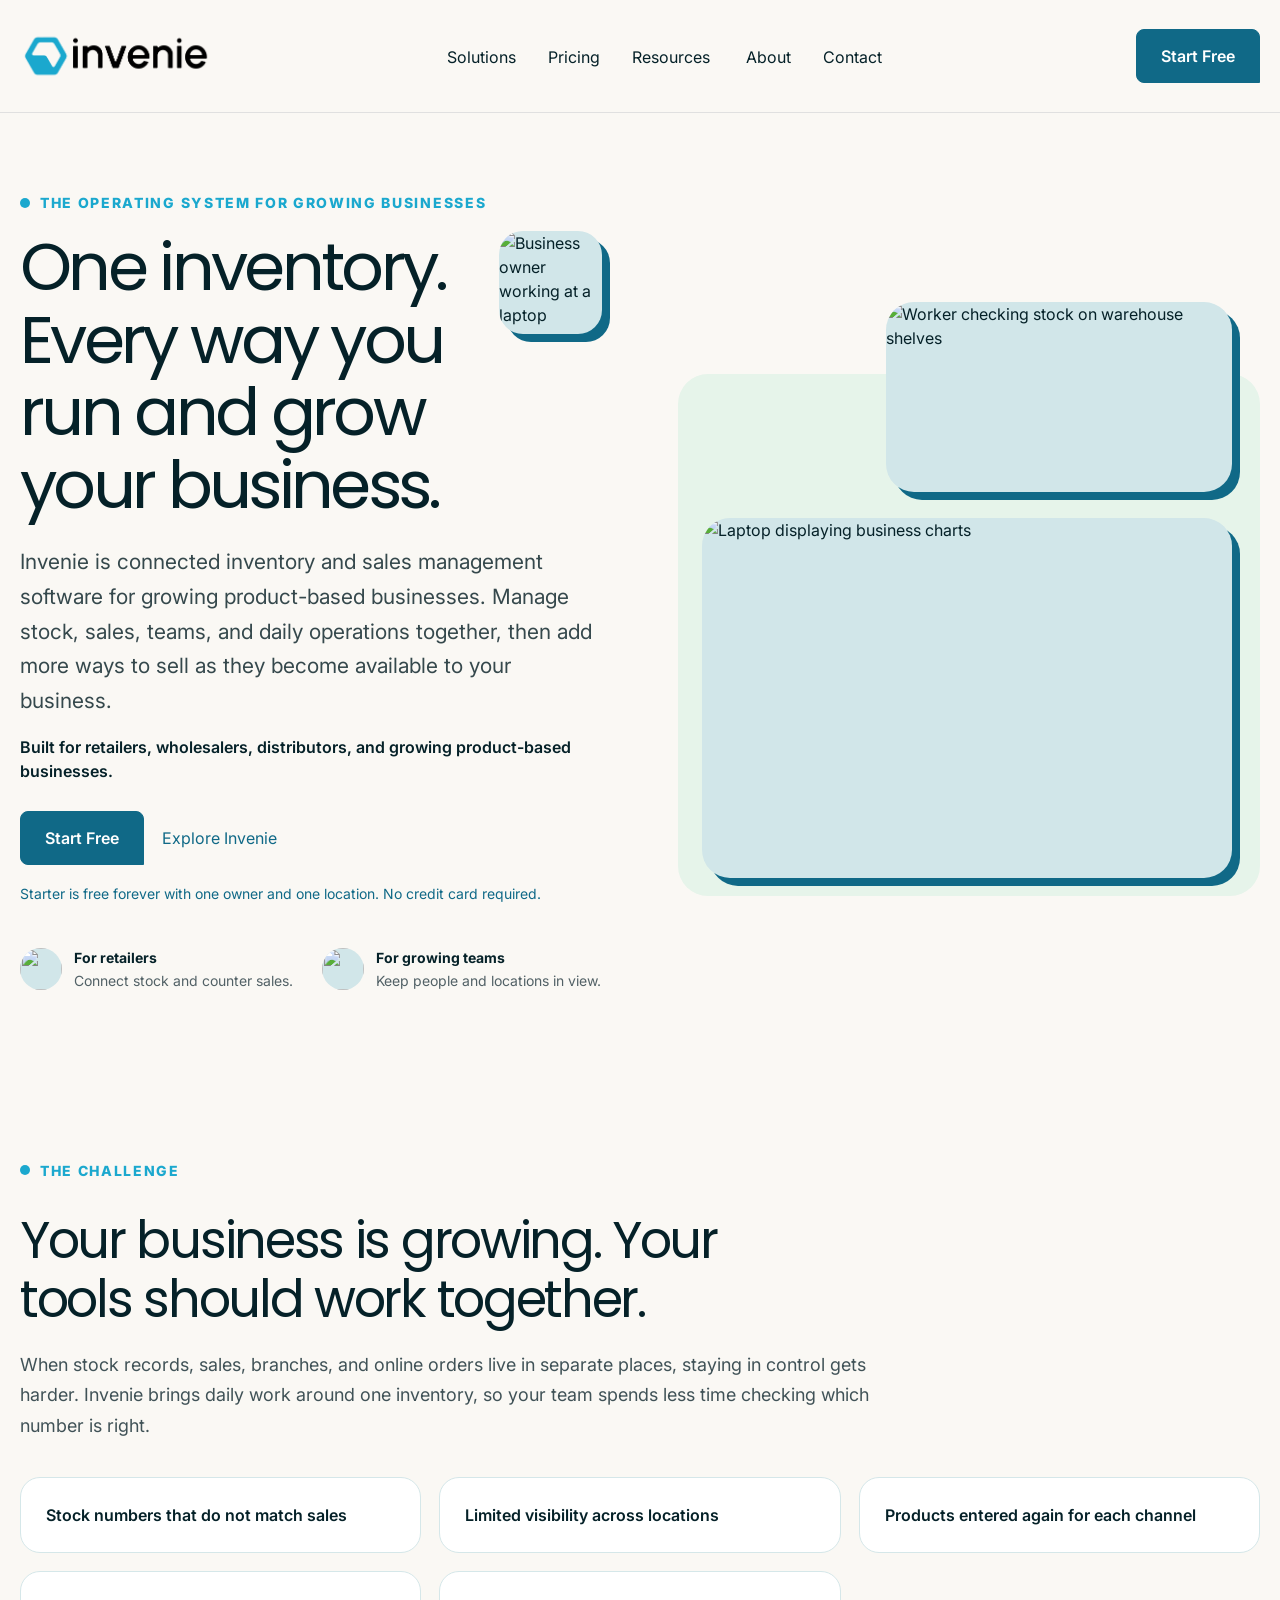
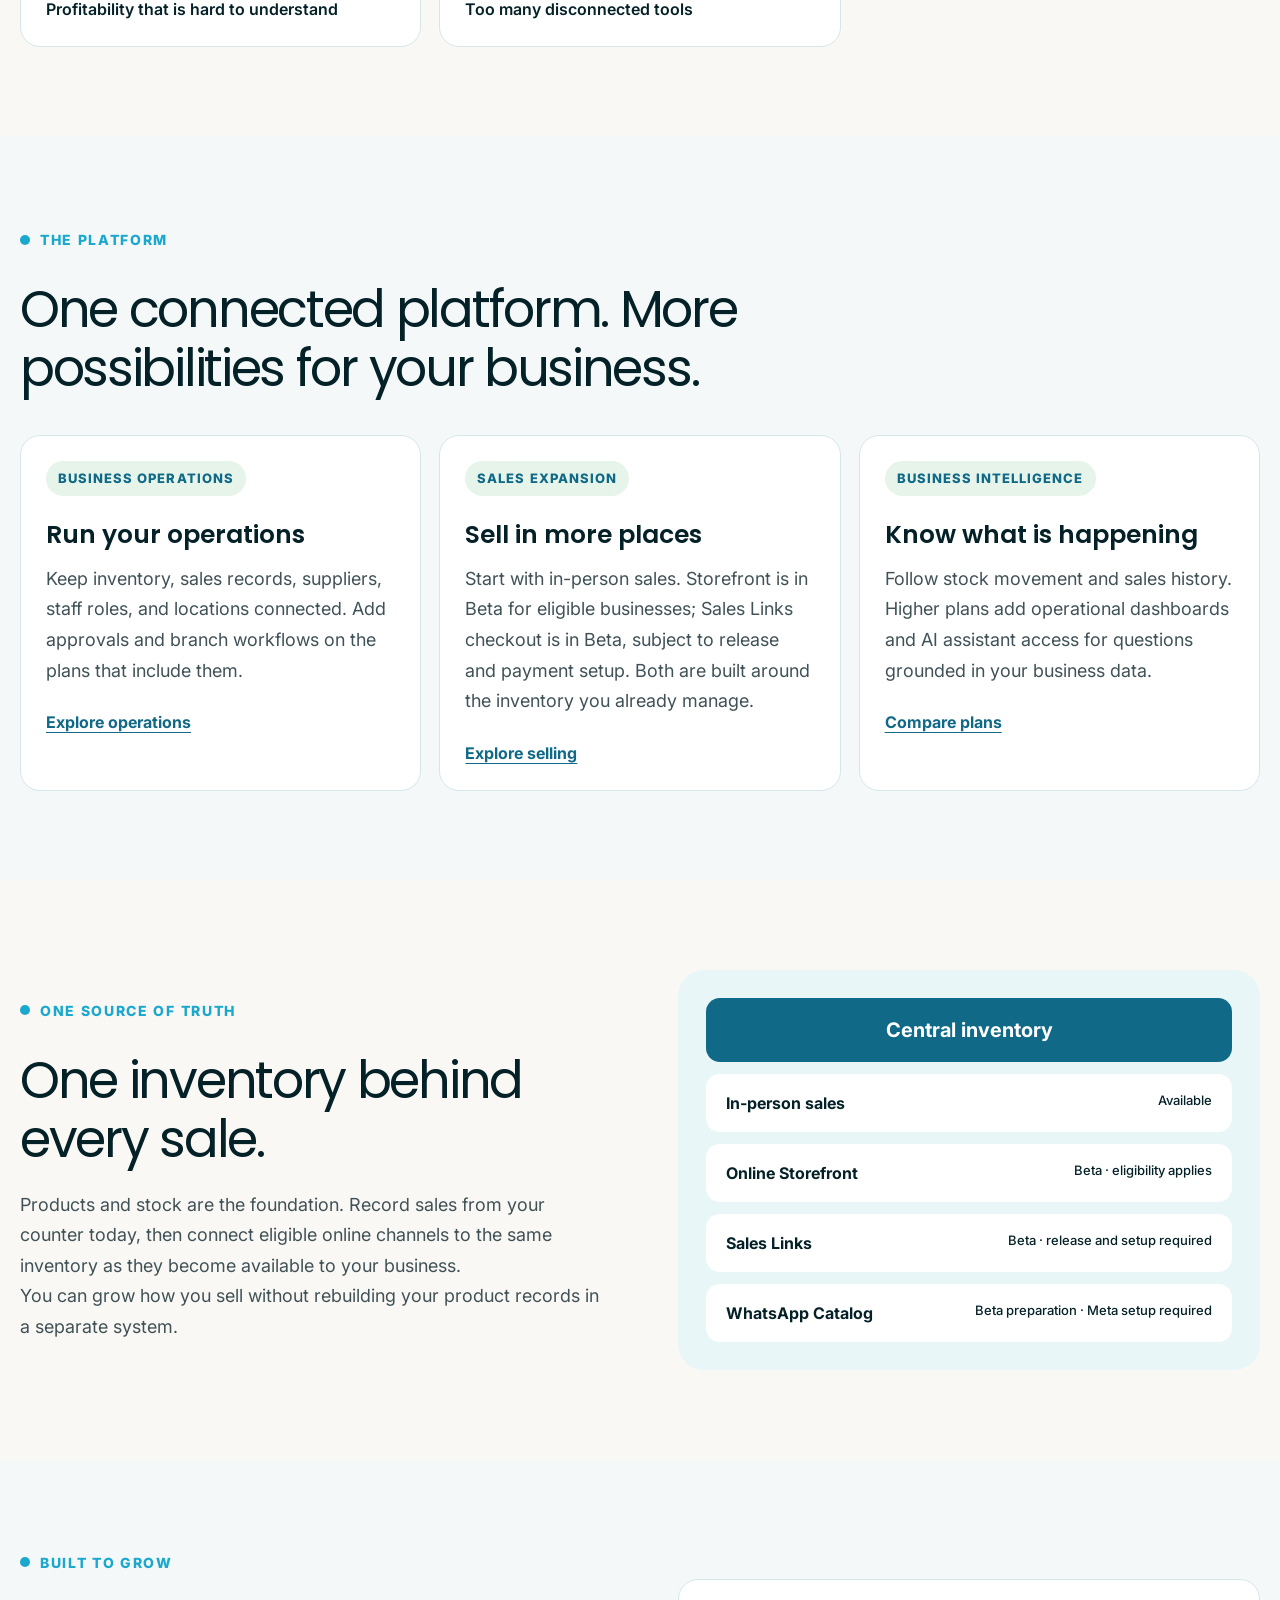
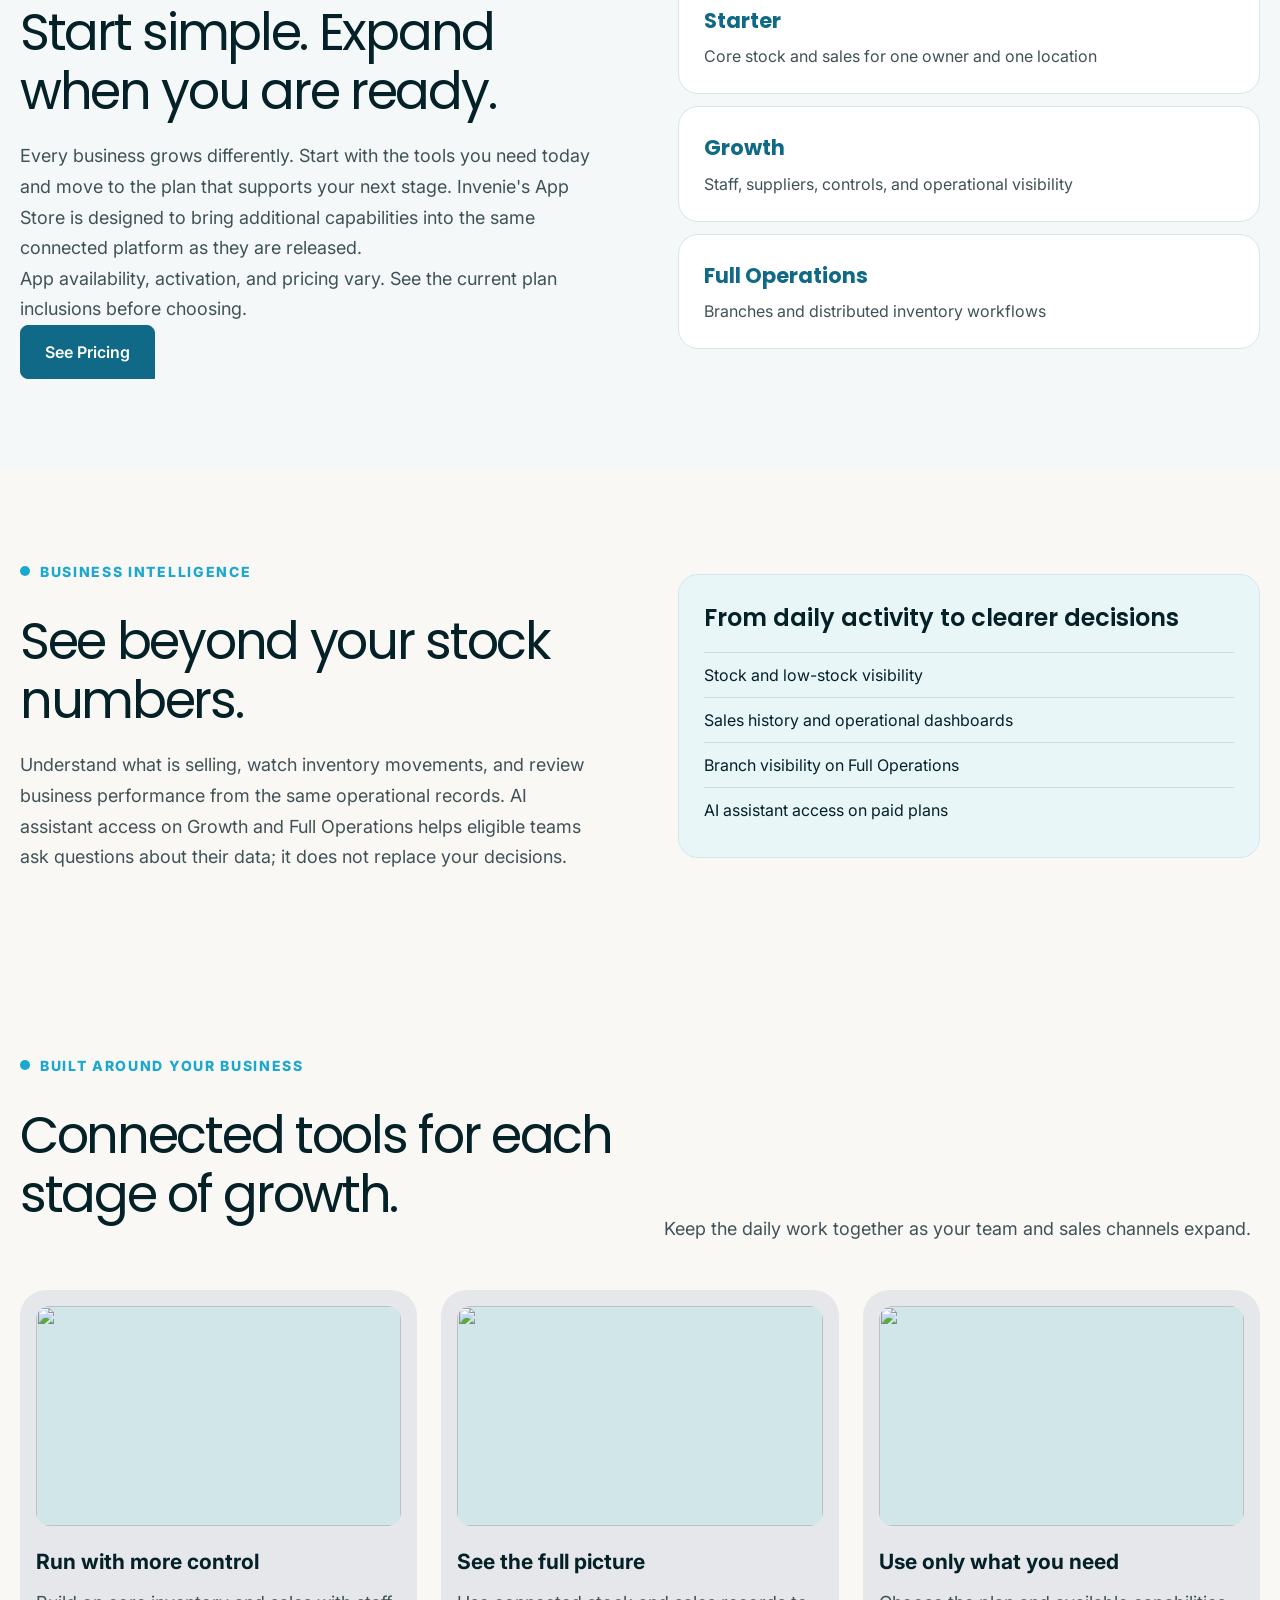
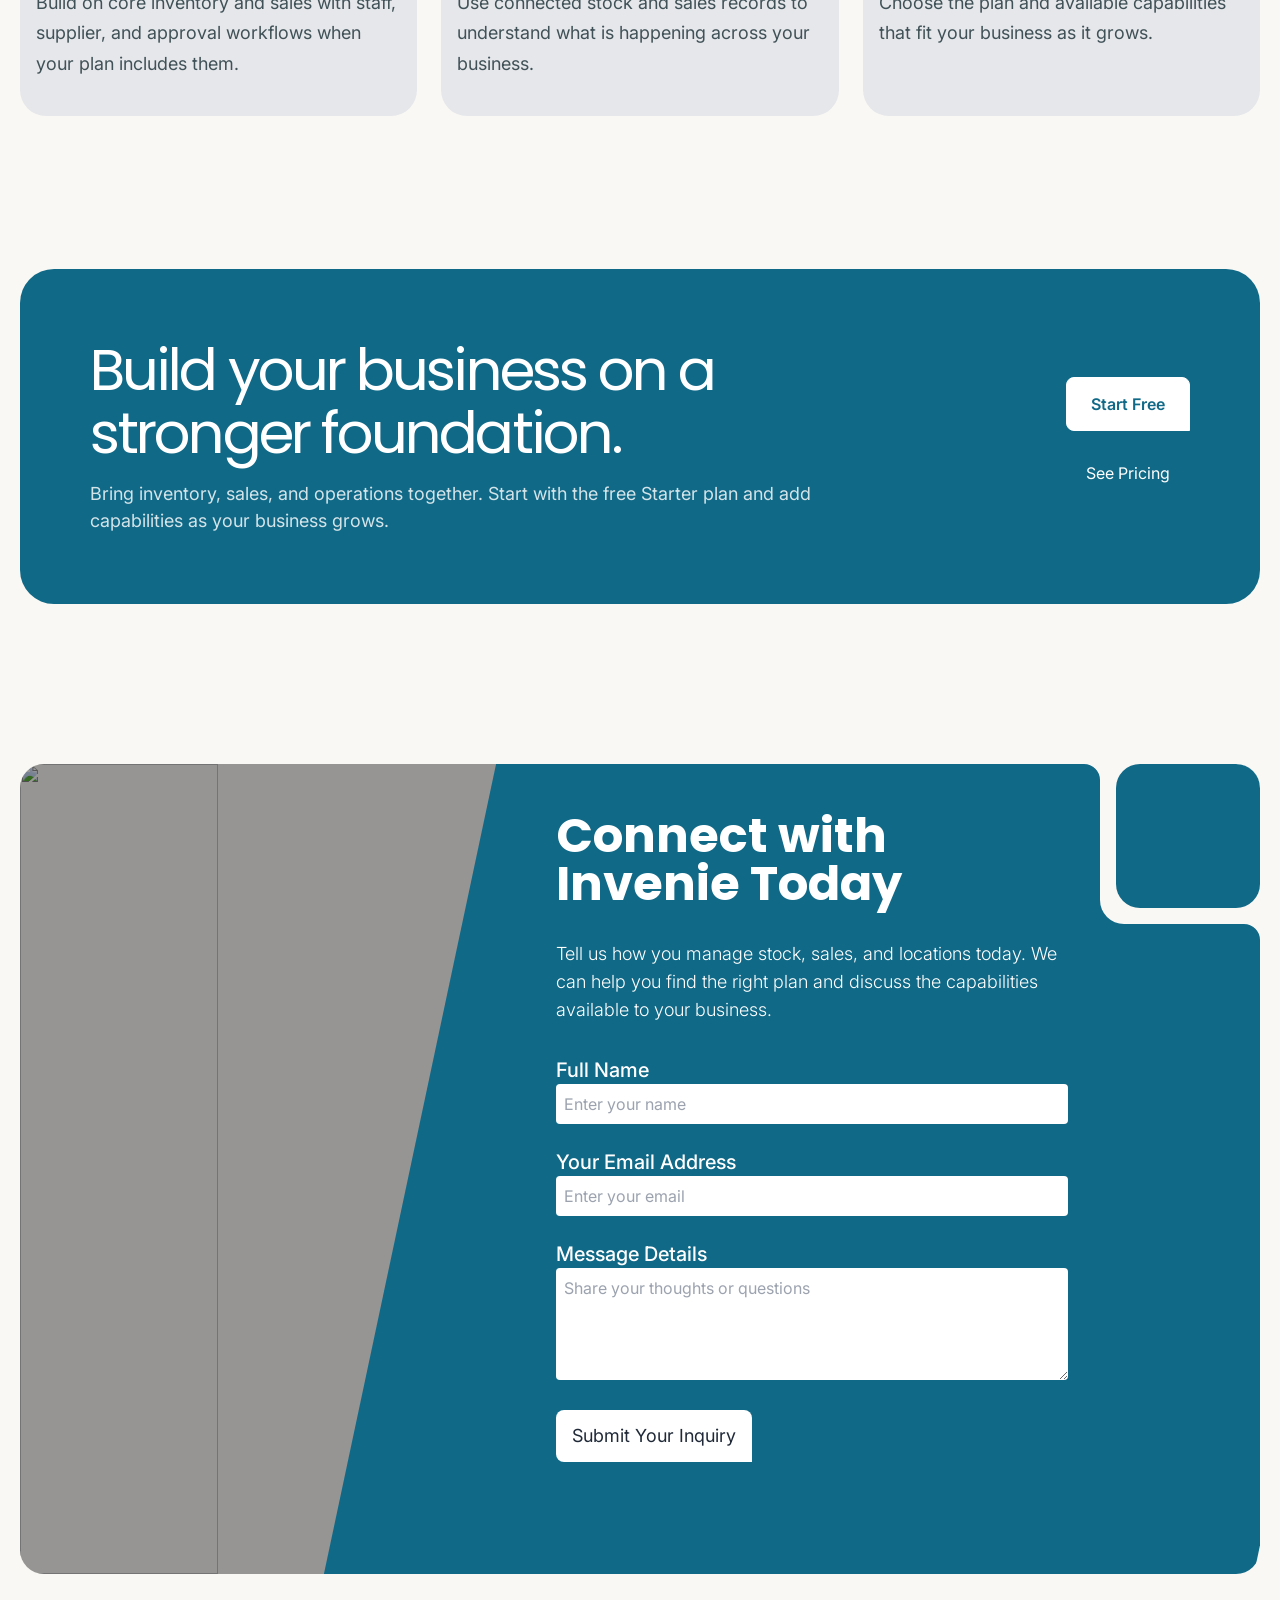
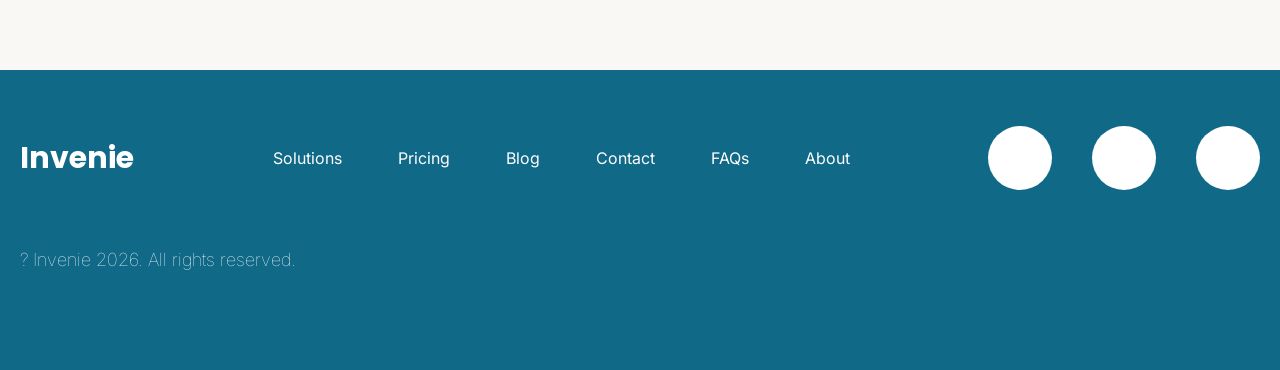
==== commit b533da23: "Enhance platform styles with responsive design updates and new layout features in styles.css" ====
--- a/index.html
+++ b/index.html
@@ -9,10 +9,11 @@
     <script src="/public/main.umd.js"></script>
     
     <meta charset="utf-8">
-    <title>Invenie: AI-Driven Inventory Management for Scalable Business Solutions</title>
-    <meta name="description" content="Transform your business with Invenie's adaptable AI-native inventory management system. Customize, scale, and optimize your operations today."/>
+    <title>Invenie | Connected Inventory, Sales & Business Operations</title>
+    <meta name="description" content="Invenie connects inventory, sales, teams, and operations for growing businesses. Start free, then add capabilities and supported sales channels as you grow.">
     <meta name="viewport" content="width=device-width, initial-scale=1">
-    <meta property="og:title" content="Invenie: AI-Driven Inventory Management for Scalable Business Solutions"><meta property="og:description" content="Transform your business with Invenie's adaptable AI-native inventory management system. Customize, scale, and optimize your operations today."><meta name="twitter:title" content="Invenie: AI-Driven Inventory Management"><meta name="twitter:description" content="Optimize your business with Invenie's adaptable AI-native inventory system for scalable solutions."><meta property="og:image" content="https://imagedelivery.net/xaKlCos5cTg_1RWzIu_h-A/f4a46ba2-67cd-480a-1648-e6ad1feab300/public"><meta name="twitter:image" content="https://imagedelivery.net/xaKlCos5cTg_1RWzIu_h-A/f4a46ba2-67cd-480a-1648-e6ad1feab300/public">
+    <meta property="og:title" content="Invenie | One inventory. Many ways to operate and sell."><meta property="og:description" content="Connected inventory, sales, and operations for growing product-based businesses."><meta name="twitter:title" content="Invenie | Connected business operations"><meta name="twitter:description" content="One inventory powering the ways you operate and sell."><meta property="og:image" content="https://invenie.com/public/logos/dark_primary_logo_invenie.png"><meta name="twitter:image" content="https://invenie.com/public/logos/dark_primary_logo_invenie.png">
+    <link rel="canonical" href="https://invenie.com/">
     <link rel="preconnect" href="https://fonts.googleapis.com">
     <link rel="preconnect" href="https://fonts.gstatic.com" crossorigin>
     <link rel="icon" href="./public/logos/invenieicon.png" type="image/png" />
@@ -31,190 +32,63 @@
     </noscript>
     <link rel="stylesheet" href="styles.css">
   </head>
-  <body><div id="site-header"></div><script src="site-header.js"></script><section class="relative overflow-hidden bg-[#faf8f4] code-section [font-family:Inter]" id="sr6osr">
-<div class="mx-auto grid max-w-7xl gap-20 px-5 py-10 lg:grid-cols-2 lg:gap-5 lg:py-20">
-<div>
-<div class="relative text-3xl font-bold leading-tight md:text-5xl xl:text-7xl">
-<h1 class="min-h-[6rem] pr-24 [font-family:var(--font-family-heading)]"><span class="relative z-20 [font-family:Poppins]">Transform Your</span><span> </span><span class="relative">Inventory Management</span><span> </span><span class="relative z-20">With Invenie</span></h1>
-<div class="absolute right-0 top-0"><img class="relative z-20 h-24 w-24 rounded-2xl bg-white object-cover md:h-24 md:w-24 xl:rounded-[30px] dont-replace" src="https://imagedelivery.net/xaKlCos5cTg_1RWzIu_h-A/6140abe2-61c4-409d-1966-0391b6946500/public" alt="girl" data-landingsite-gallery-type="image" data-testimonial-image="" data-dont-replace="" data-media="{&quot;id&quot;:&quot;ixf727&quot;,&quot;src&quot;:&quot;upload&quot;,&quot;type&quot;:&quot;image&quot;}" oncontextmenu="return false;">
-<div class="absolute inset-0 z-0 h-24 w-24 -translate-y-1 translate-x-1 rounded-2xl bg-[var(--primary-color)] md:h-24 md:w-24 xl:rounded-[30px]"></div>
-</div>
-</div>
-<p class="pb-9 pt-4 text-lg font-light text-[var(--gray-text-color)]">Empower your business with Invenie's inventory management system, designed to adapt to your needs, streamline operations, and scale as you grow. Experience the future of inventory management today.</p>
-<p class="cta-free-note">Free forever &middot; Up to 50 inventory items &middot; No credit card required</p>
-<div class="relative flex flex-col items-start gap-4 pb-24 sm:flex-row md:items-center md:gap-10"><a href="https://app.invenie.com/create-account" class="pricing-button">Start Free</a><a href="#slz7vd7" class="group flex items-center gap-2 border-b border-[var(--primary-button-bg-color)] p-2 transition ease-linear md:p-4 lg:hover:border-transparent"><span class="text-lg font-thin text-[var(--primary-color)]">See How It Works</span><i class="fa-regular fa-arrow-up-right text-[var(--primary-color)]" aria-hidden="true"></i></a></div>
-<div class="grid gap-11 sm:grid-cols-2">
-<div class="relative">
-<div class="flex items-center gap-2.5 pb-3"><img class="h-10 w-10 overflow-hidden rounded-full object-cover" src="https://imagedelivery.net/xaKlCos5cTg_1RWzIu_h-A/55f224cd-99a1-4b3b-4a15-c76d37505200/public" alt="avatar" data-testimonial-image="" data-dont-replace="" data-media="{&quot;id&quot;:&quot;1309489745&quot;,&quot;src&quot;:&quot;iStock&quot;,&quot;type&quot;:&quot;image&quot;}" oncontextmenu="return false;">
-  <p class="text-lg font-semibold opacity-80">Emmanuel O.</p>
-</div>
-<div class="flex items-center gap-3 pb-3 md:pb-6">
-  <div class="flex items-center gap-0.5"><i class="fa-solid fa-star text-yellow-500" aria-hidden="true"></i><i class="fa-solid fa-star text-yellow-500" aria-hidden="true"></i><i class="fa-solid fa-star text-yellow-500" aria-hidden="true"></i><i class="fa-solid fa-star text-yellow-500" aria-hidden="true"></i><i class="fa-solid fa-star text-yellow-500" aria-hidden="true"></i></div>
-</div>
-<p class="text-sm font-thin text-[var(--gray-text-color)]">Invenie has revolutionized our inventory processes, allowing us to manage stock efficiently and reduce overhead costs significantly.</p>
-</div>
-<div class="relative">
-<div class="flex items-center gap-2.5 pb-3"><img class="h-10 w-10 overflow-hidden rounded-full object-cover" src="https://imagedelivery.net/xaKlCos5cTg_1RWzIu_h-A/70251428-da9a-4ff9-d372-ec62a32ad400/public" alt="avatar" data-testimonial-image="" data-dont-replace="" data-media="{&quot;id&quot;:&quot;1450340623&quot;,&quot;src&quot;:&quot;iStock&quot;,&quot;type&quot;:&quot;image&quot;}" oncontextmenu="return false;">
-  <p class="text-lg font-semibold opacity-80">Zion Dare</p>
-</div>
-<div class="flex items-center gap-3 pb-3 md:pb-6">
-  <div class="flex items-center gap-0.5"><i class="fa-solid fa-star text-yellow-500" aria-hidden="true"></i><i class="fa-solid fa-star text-yellow-500" aria-hidden="true"></i><i class="fa-solid fa-star text-yellow-500" aria-hidden="true"></i><i class="fa-solid fa-star text-yellow-500" aria-hidden="true"></i><i class="fa-solid fa-star text-yellow-500" aria-hidden="true"></i></div>
-</div>
-<p class="text-sm font-thin text-[var(--gray-text-color)]">The customization options in Invenie are outstanding! We can tailor the system to perfectly fit our operational needs.</p>
-</div>
-</div>
-</div>
-<div class="relative grid grid-cols-5 gap-x-8 gap-y-4 lg:pl-20">
-<div class="relative col-span-2">
-<div>
-</div><img class="https://landingsite-static-web-images.s3.us-east-2.amazonaws.com/template10/four-angle-star.svg" alt="" data-dont-replace="">
-</div>
-<div class="relative col-span-3"><img class="relative z-20 h-40 w-full rounded-[30px] object-cover shadow-[0px_4px_4px_0px_rgba(0,0,0,0.25)] sm:h-48 dont-replace" src="https://imagedelivery.net/xaKlCos5cTg_1RWzIu_h-A/cce21f52-1b13-4459-5d15-29dd45f8fe00/publicContain" alt="girl" data-landingsite-gallery-type="image" data-media="{&quot;id&quot;:&quot;iwufghm&quot;,&quot;src&quot;:&quot;upload&quot;,&quot;type&quot;:&quot;image&quot;}" oncontextmenu="return false;">
-<div class="absolute inset-0 z-[1] h-40 w-full -translate-y-2 translate-x-2 rounded-[30px] bg-[var(--primary-color)] sm:h-48"></div>
-</div>
-<div class="relative col-span-5">
-<img class="relative z-20 h-64 w-full rounded-[30px] object-cover shadow-[0px_4px_4px_0px_rgba(0,0,0,0.25)] sm:h-[340px] dont-replace" src="https://imagedelivery.net/xaKlCos5cTg_1RWzIu_h-A/9a2572a4-eed0-4329-2e60-fe6dd08a1200/publicContain" alt="girl" data-landingsite-gallery-type="image" data-seo-image="" data-media="{&quot;id&quot;:&quot;iji02fd&quot;,&quot;src&quot;:&quot;upload&quot;,&quot;type&quot;:&quot;image&quot;}" oncontextmenu="return false;">
-<div class="absolute inset-0 z-10 h-64 w-full translate-x-2 translate-y-2 rounded-[30px] bg-[var(--primary-color)] sm:h-[340px]"></div><img class="absolute -left-6 -top-6 z-30 w-16 sm:w-auto" src="https://landingsite-static-web-images.s3.us-east-2.amazonaws.com/template10/orange-dots.svg" alt="" data-dont-replace=""><img class="absolute -bottom-10 -right-10 z-30 w-16 sm:w-auto" src="https://landingsite-static-web-images.s3.us-east-2.amazonaws.com/template10/orange-dots.svg" alt="" data-dont-replace="">
-</div>
-
-
-<div class="absolute -right-20 left-0 top-1/2 h-[590px] -translate-y-1/2 rounded-3xl bg-[var(--light-background-color)]"></div>
-</div>
-</div>
-</section><section class="code-section bg-[#faf8f4]" id="slz7vd7">
-<div class="mx-auto max-w-7xl px-5 py-10 lg:py-20">
-<div class="relative grid items-center gap-y-5 lg:grid-cols-2 xl:gap-10">
-<div class="relative">
-<h1 class="text-4xl/normal font-bold [font-family:var(--font-family-heading)] lg:text-5xl/normal xl:text-6xl/normal">Revolutionize Your Inventory Management with Invenie</h1>
-</div>
-<p class="font-thin text-[var(--gray-text-color)] lg:pl-20 lg:text-lg [font-family:Inter]">Invenie is your ultimate AI-native inventory management solution, meticulously designed to adapt to your business needs. It empowers you to streamline your operations, enhance accuracy, and effortlessly scale as your business grows. Transform the way you manage inventory and unlock new levels of efficiency and control.</p><img class="absolute left-1/2 top-32 z-10 hidden -translate-x-1/2 lg:block xl:top-40" src="https://landingsite-static-web-images.s3.us-east-2.amazonaws.com/template10/green-curve-shape-easy.svg" alt="" data-dont-replace="">
-</div>
-<div class="grid gap-9 pt-10 lg:grid-cols-3 lg:pt-28">
-<div class="relative rounded-3xl bg-gray-200 px-6 pb-40 pt-8 xl:px-9 xl:pt-12">
-<h3 class="text-2xl md:text-3xl xl:text-4xl"><span class="">Tailored Solutions for</span><span> </span><span class="text-[var(--primary-color)]">Your Unique Needs</span></h3>
-<p class="pt-4 text-lg font-thin [font-family:Inter]">Invenie offers customizable features that ensure your inventory management aligns perfectly with your operational processes, providing unparalleled flexibility tailored to your business.</p><img class="absolute bottom-4 left-4 h-[100px] w-[105px]" src="https://landingsite-static-web-images.s3.us-east-2.amazonaws.com/template10/swirl.svg" alt="">
-<div class="absolute bottom-0 right-0 flex h-24 w-24 items-end justify-end rounded-tl-3xl bg-[#faf8f4] md:h-32 md:w-32">
-<div class="group relative flex h-20 w-20 items-center justify-center rounded-full bg-gray-200 md:h-28 md:w-28">
-  <div class="text-[var(--primary-color)] text-3xl"><i class="fa-regular fa-magnifying-glass" aria-hidden="true"></i></div>
-  <div class="absolute -left-10 bottom-0 z-10 h-12 w-6 rounded-br-3xl bg-gray-200
-  shadow-[0_15px_0_0_#faf8f4] lg:shadow-[0_25px_0_0_#faf8f4]"></div>
-  <div class="absolute -top-16 right-0 z-10 h-12 w-6 rounded-br-3xl bg-gray-200
-  shadow-[0_15px_0_0_#faf8f4] lg:shadow-[0_25px_0_0_#faf8f4]"></div>
-</div>
-</div>
-</div>
-<div class="relative rounded-3xl bg-gray-200 px-6 pb-40 pt-8 lg:pb-12 lg:pt-40 xl:px-9">
-<h3 class="text-2xl md:text-3xl xl:text-4xl"><span class="">AI-Driven Insights to</span><span> </span><span class="text-[var(--primary-color)]">Maximize Efficiency</span></h3>
-<p class="pt-4 text-lg font-thin [font-family:Inter]">Leverage Invenie's advanced AI capabilities to gain real-time insights into your inventory. Make informed decisions that reduce excess stock and optimize your supply chain, driving cost savings and boosting profitability.</p><img class="absolute bottom-10 left-10 h-[76px] w-[82px] lg:top-10" src="https://landingsite-static-web-images.s3.us-east-2.amazonaws.com/template10/globe.svg" alt="" data-dont-replace="">
-<div class="absolute bottom-0 right-0 flex h-24 w-24 items-end justify-end rounded-tl-3xl bg-[#faf8f4] md:h-32 md:w-32 lg:top-0 lg:items-start lg:rounded-bl-3xl lg:rounded-tl-none">
-<div class="group relative flex h-20 w-20 items-center justify-center rounded-full bg-gray-200 md:h-28 md:w-28">
-  <div class="text-[var(--primary-color)] text-3xl"><i class="fa-regular fa-magnifying-glass" aria-hidden="true"></i></div>
-  <div class="absolute -bottom-16 right-0 z-10 hidden h-12 w-6 rounded-tr-3xl bg-gray-200 shadow-[0_-25px_0_0_#faf8f4] lg:block"></div>
-  <div class="absolute -left-10 top-0 z-10 hidden h-12 w-6 rounded-tr-3xl bg-gray-200 shadow-[0_-25px_0_0_#faf8f4] lg:block"></div>
-  <div class="absolute -left-10 bottom-0 z-10 h-12 w-6 rounded-br-3xl bg-gray-200 shadow-[0_15px_0_0_#faf8f4]
-  lg:hidden"></div>
-  <div class="absolute -top-16 right-0 z-10 h-12 w-6 rounded-br-3xl bg-gray-200 shadow-[0_15px_0_0_#faf8f4]
-  lg:hidden"></div>
-</div>
-</div>
-</div>
-<div class="relative rounded-3xl bg-gray-200 px-6 pb-40 pt-8 xl:px-9 xl:pt-12">
-<h3 class="text-2xl md:text-3xl xl:text-4xl"><span class="">Seamless Integration for</span><span> </span><span class="text-[var(--primary-color)]">Effortless Operations</span></h3>
-<p class="pt-4 text-lg font-thin [font-family:Inter]">Easily integrate Invenie with your existing systems, improving your workflow without disrupting your current processes. Experience a cohesive environment that enhances collaboration and efficiency across your organization.</p><img class="absolute bottom-6 left-6 h-[85px] w-[83px]" src="https://landingsite-static-web-images.s3.us-east-2.amazonaws.com/template10/arrow.svg" alt="" data-dont-replace="">
-<div class="absolute bottom-0 right-0 flex h-24 w-24 items-end justify-end rounded-tl-3xl bg-[#faf8f4] md:h-32 md:w-32">
-<div class="group relative flex h-20 w-20 items-center justify-center rounded-full bg-gray-200 md:h-28 md:w-28">
-  <div class="text-[var(--primary-color)] text-3xl"><i class="fa-regular fa-magnifying-glass" aria-hidden="true"></i></div>
-  <div class="absolute -left-10 bottom-0 z-10 h-12 w-6 rounded-br-3xl bg-gray-200
-  shadow-[0_15px_0_0_#faf8f4] lg:shadow-[0_25px_0_0_#faf8f4]"></div>
-  <div class="absolute -top-16 right-0 z-10 h-12 w-6 rounded-br-3xl bg-gray-200
-  shadow-[0_15px_0_0_#faf8f4] lg:shadow-[0_25px_0_0_#faf8f4]"></div>
-</div>
-</div>
-</div>
-</div>
-</div>
-</section><section class="pricing-section"><div class="pricing-container"><div class="pricing-cta"><div><h2>Still tracking inventory manually?</h2><p>Start with core inventory and sales for up to 50 items, one owner, and one location. Free forever.</p></div><div class="cta-actions"><a class="pricing-button pricing-button-white" href="https://app.invenie.com/create-account">Start Free</a><a class="cta-secondary" href="pricing.html">See Pricing</a></div></div></div></section><section class="bg-[#faf8f4] code-section" id="sew1c5">
-<div class="mx-auto max-w-7xl px-5 py-10 lg:py-20">
-<div class="relative grid items-center gap-y-5 lg:grid-cols-2 xl:gap-10">
-<div class="relative">
-<h1 class="pr-12 text-4xl/normal font-bold [font-family:var(--font-family-heading)] lg:text-5xl/normal xl:text-6xl/normal">Why Choose Invenie for Your Inventory Needs?</h1>
-</div>
-<p class="font-thin lg:pl-20 lg:text-lg [font-family:Inter]">Invenie revolutionizes inventory management with an AI-native system that seamlessly adjusts to your business dynamics. Our platform empowers organizations to maximize efficiency, reduce costs, and enhance operational control, all while providing a tailored experience that grows with you. Experience the advantage of a system designed not just for today, but for the future.</p><img class="absolute right-0 top-40 z-10 hidden lg:block" src="https://landingsite-static-web-images.s3.us-east-2.amazonaws.com/template10/green-curve-shape-choose.svg" alt="" data-dont-replace="">
-</div>
-<div class="relative mt-10 grid grid-cols-8 gap-2 lg:mt-28">
-<div class="relative z-10 col-span-4 flex h-28 flex-col items-center justify-center rounded-2xl bg-[var(--primary-color)] p-6 text-[var(--primary-button-text-color)] md:col-span-2 md:h-40 md:gap-3 md:rounded-[30px] lg:h-52 lg:p-10">
-<h1 class="text-3xl font-bold md:text-5xl lg:text-6xl">1,000+</h1>
-<p class="text-center text-sm font-thin md:text-base lg:text-lg">Businesses Trust Invenie</p>
-</div>
-<div class="relative z-10 col-span-4 flex h-28 flex-col items-center justify-center rounded-2xl bg-[var(--primary-color)] p-6 text-[var(--primary-button-text-color)] md:col-span-2 md:h-40 md:gap-3 md:rounded-[30px] lg:h-52 lg:p-10">
-<h1 class="text-3xl font-bold md:text-5xl lg:text-6xl">50+</h1>
-<p class="text-center text-sm font-thin md:text-base lg:text-lg">Integrations Available</p>
-</div>
-<div class="relative z-10 col-span-4 flex h-28 flex-col items-center justify-center rounded-2xl bg-[var(--primary-color)] p-6 text-[var(--primary-button-text-color)] md:col-span-2 md:h-40 md:gap-3 md:rounded-[30px] lg:h-52 lg:p-10">
-<h1 class="text-3xl font-bold md:text-5xl lg:text-6xl">5+</h1>
-<p class="text-center text-sm font-thin md:text-base lg:text-lg">Industries Served</p>
-</div>
-<div class="relative z-10 col-span-4 flex h-28 flex-col items-center justify-center rounded-2xl bg-[var(--primary-color)] p-6 text-[var(--primary-button-text-color)] md:col-span-2 md:h-40 md:gap-3 md:rounded-[30px] lg:h-52 lg:p-10">
-<h1 class="text-3xl font-bold md:text-5xl lg:text-6xl">99.99%</h1>
-<p class="text-center text-sm font-thin md:text-base lg:text-lg">Uptime Guarantee</p>
-</div>
-</div>
-</div>
-</section><section class="bg-[#faf8f4] code-section" id="s7enqx8">
-<div class="mx-auto max-w-7xl px-5 py-10 lg:py-20">
-<div class="relative grid items-center gap-y-5 lg:grid-cols-2 xl:gap-10">
-<div class="relative">
-<h1 class="text-4xl/normal font-bold [font-family:var(--font-family-heading)] lg:text-5xl/normal xl:text-6xl/normal">Unlock the Future of Inventory Management with Invenie</h1>
-</div>
-<p class="font-thin lg:pl-20 lg:text-lg [font-family:Inter]">Invenie is designed to elevate your inventory management experience, integrating AI-powered solutions that adapt seamlessly to your operational needs. Say goodbye to inefficiencies and embrace a streamlined approach that enhances productivity and scalability.</p>
-</div>
-<div class="grid gap-5 pt-10 lg:grid-cols-3 lg:gap-9 lg:pt-28">
-<div class="relative rounded-3xl bg-gray-200 p-4 md:pb-20 lg:pb-8"><img class="relative z-40 h-60 w-full rounded-xl object-cover md:h-72 lg:h-56 xl:h-72" src="https://imagedelivery.net/xaKlCos5cTg_1RWzIu_h-A/a8be6364-abd0-4b33-7755-0b0f30f0f900/public" alt="" data-landingsite-gallery-type="image" data-media="{&quot;id&quot;:&quot;1395063136&quot;,&quot;src&quot;:&quot;iStock&quot;,&quot;type&quot;:&quot;image&quot;}" oncontextmenu="return false;">
-<h3 class="pt-8 text-xl font-bold text-black/80">Scalable to Your Business</h3>
-<p class="pr-24 pt-4 text-lg text-gray-800 sm:pt-12 md:pr-32 md:pt-8 [font-family:Inter]"><span class="system-font">Invenie's capabilities allow for swift adjustments to changing market/business demands, ensuring your inventory processes remain efficient and relevant.</span></p>
-<div class="absolute bottom-0 right-0 flex h-20 w-20 items-end justify-end rounded-tl-3xl bg-[#faf8f4] md:h-28 md:w-28">
-<div class="group relative flex h-16 w-16 items-center justify-center rounded-2xl bg-gray-200 md:h-24 md:w-24 md:rounded-3xl">
-  <div class="text-3xl text-[var(--primary-color)]"><i class="fa-regular fa-sync" aria-hidden="true"></i></div>
-  <div class="absolute -left-10 bottom-0 z-10 h-12 w-6 rounded-br-3xl bg-gray-200
-  shadow-[0_15px_0_0_#faf8f4]"></div>
-  <div class="absolute -top-16 right-0 z-10 h-12 w-6 rounded-br-3xl bg-gray-200 shadow-[0_15px_0_0_#faf8f4]"></div>
-</div>
-</div>
-</div>
-<div class="relative rounded-3xl bg-gray-200 p-4 md:pb-20 lg:pb-8"><img class="relative z-40 h-60 w-full rounded-xl object-cover md:h-72 lg:h-56 xl:h-72" src="https://imagedelivery.net/xaKlCos5cTg_1RWzIu_h-A/b855c22b-0df0-48f2-2fe3-69051c0b5700/public" alt="" data-landingsite-gallery-type="image" data-media="{&quot;id&quot;:&quot;2150253879&quot;,&quot;src&quot;:&quot;iStock&quot;,&quot;type&quot;:&quot;image&quot;}" oncontextmenu="return false;">
-<h3 class="pt-8 text-xl font-bold text-black/80">Data-Driven Decisions for Optimal Performance</h3>
-<p class="pr-24 pt-4 text-lg text-gray-800 sm:pt-12 md:pr-32 md:pt-8 [font-family:Inter]">Leverage real-time insights, LLM capabilities for tailored recommendations&nbsp;to help you make informed decisions that drive efficiency and cost savings across your operations.</p>
-<div class="absolute bottom-0 right-0 flex h-20 w-20 items-end justify-end rounded-tl-3xl bg-[#faf8f4] md:h-28 md:w-28">
-<div class="group relative flex h-16 w-16 items-center justify-center rounded-2xl bg-gray-200 md:h-24 md:w-24 md:rounded-3xl">
-  <div class="text-3xl text-[var(--primary-color)]"><i class="fa-regular fa-chart-line" aria-hidden="true"></i></div>
-  <div class="absolute -left-10 bottom-0 z-10 h-12 w-6 rounded-br-3xl bg-gray-200
-  shadow-[0_15px_0_0_#faf8f4]"></div>
-  <div class="absolute -top-16 right-0 z-10 h-12 w-6 rounded-br-3xl bg-gray-200
-  shadow-[0_15px_0_0_#faf8f4]"></div>
-</div>
-</div>
-</div>
-<div class="relative rounded-3xl bg-gray-200 p-4 md:pb-20 lg:pb-8"><img class="relative z-40 h-60 w-full rounded-xl object-cover md:h-72 lg:h-56 xl:h-72 dont-replace" src="https://imagedelivery.net/xaKlCos5cTg_1RWzIu_h-A/4d0aa6de-2dc6-4d5c-f0f4-7ee576c67000/publicContain" alt="" data-landingsite-gallery-type="image" data-media="{&quot;id&quot;:&quot;ip5tb6a&quot;,&quot;src&quot;:&quot;upload&quot;,&quot;type&quot;:&quot;image&quot;}" oncontextmenu="return false;">
-<h3 class="pt-8 text-xl font-bold text-black/80">Customizable Features to Align with Your Goals</h3>
-<p class="pr-24 pt-4 text-lg text-gray-800 sm:pt-12 md:pr-32 md:pt-8 [font-family:Inter]">Invenie offers versatile customization options that adapt to your unique operational strategies, ensuring that your inventory management is always a perfect fit.</p>
-<div class="absolute bottom-0 right-0 flex h-20 w-20 items-end justify-end rounded-tl-3xl bg-[#faf8f4] md:h-28 md:w-28">
-<div class="group relative flex h-16 w-16 items-center justify-center rounded-2xl bg-gray-200 md:h-24 md:w-24 md:rounded-3xl">
-  <div class="text-3xl text-[var(--primary-color)]"><i class="fa-regular fa-cog" aria-hidden="true"></i></div>
-  <div class="absolute -left-10 bottom-0 z-10 h-12 w-6 rounded-br-3xl bg-gray-200
-  shadow-[0_15px_0_0_#faf8f4]"></div>
-  <div class="absolute -top-16 right-0 z-10 h-12 w-6 rounded-br-3xl bg-gray-200
-  shadow-[0_15px_0_0_#faf8f4]"></div>
-</div>
-</div>
-</div>
-</div>
-</div>
-</section><div class="pricing-container cta-feature-end"><p>Ready to organize your inventory?</p><div class="cta-actions"><a class="pricing-button" href="https://app.invenie.com/create-account">Start Free</a><a class="cta-secondary" href="pricing.html">See Pricing</a></div></div><section class="bg-[#faf8f4] code-section" id="sm5exha">
+  <body class="pricing-page"><div id="site-header"></div><script src="site-header.js"></script><main>
+<section class="platform-hero" id="sr6osr">
+  <div class="pricing-container platform-hero-grid">
+    <div class="platform-hero-copy">
+      <p class="pricing-eyebrow">The operating system for growing businesses</p>
+      <div class="platform-hero-heading"><h1>One inventory. Every way you run and grow your business.</h1><img src="https://imagedelivery.net/xaKlCos5cTg_1RWzIu_h-A/6140abe2-61c4-409d-1966-0391b6946500/public" alt="Business owner working at a laptop"></div>
+      <p class="platform-lede">Invenie is connected inventory and sales management software for growing product-based businesses. Manage stock, sales, teams, and daily operations together, then add more ways to sell as they become available to your business.</p>
+      <p class="platform-audience">Built for retailers, wholesalers, distributors, and growing product-based businesses.</p>
+      <div class="cta-actions"><a class="pricing-button" href="https://app.invenie.com/create-account">Start Free</a><a class="cta-secondary" href="#platform">Explore Invenie</a></div>
+      <p class="cta-free-note">Starter is free forever with one owner and one location. No credit card required.</p>
+      <div class="platform-hero-audiences"><div><img src="https://imagedelivery.net/xaKlCos5cTg_1RWzIu_h-A/55f224cd-99a1-4b3b-4a15-c76d37505200/public" alt=""><p><strong>For retailers</strong><span>Connect stock and counter sales.</span></p></div><div><img src="https://imagedelivery.net/xaKlCos5cTg_1RWzIu_h-A/70251428-da9a-4ff9-d372-ec62a32ad400/public" alt=""><p><strong>For growing teams</strong><span>Keep people and locations in view.</span></p></div></div>
+    </div>
+    <div class="platform-hero-gallery">
+      <div class="platform-hero-warehouse"><img src="https://imagedelivery.net/xaKlCos5cTg_1RWzIu_h-A/cce21f52-1b13-4459-5d15-29dd45f8fe00/publicContain" alt="Worker checking stock on warehouse shelves"></div>
+      <div class="platform-hero-laptop"><img src="https://imagedelivery.net/xaKlCos5cTg_1RWzIu_h-A/9a2572a4-eed0-4329-2e60-fe6dd08a1200/publicContain" alt="Laptop displaying business charts"></div>
+      <img class="platform-hero-dots platform-hero-dots-top" src="https://landingsite-static-web-images.s3.us-east-2.amazonaws.com/template10/orange-dots.svg" alt="">
+      <img class="platform-hero-dots platform-hero-dots-bottom" src="https://landingsite-static-web-images.s3.us-east-2.amazonaws.com/template10/orange-dots.svg" alt="">
+    </div>
+  </div>
+</section>
+<section class="platform-section" id="problem"><div class="pricing-container">
+  <p class="pricing-eyebrow">The challenge</p><h2>Your business is growing. Your tools should work together.</h2>
+  <p class="platform-intro">When stock records, sales, branches, and online orders live in separate places, staying in control gets harder. Invenie brings daily work around one inventory, so your team spends less time checking which number is right.</p>
+  <div class="platform-problem-grid"><span>Stock numbers that do not match sales</span><span>Limited visibility across locations</span><span>Products entered again for each channel</span><span>Profitability that is hard to understand</span><span>Too many disconnected tools</span></div>
+</div></section>
+<section class="platform-section platform-section-soft" id="platform"><div class="pricing-container">
+  <p class="pricing-eyebrow">The platform</p><h2>One connected platform. More possibilities for your business.</h2>
+  <div class="platform-card-grid">
+    <article><span class="resource-tag">Business operations</span><h3>Run your operations</h3><p>Keep inventory, sales records, suppliers, staff roles, and locations connected. Add approvals and branch workflows on the plans that include them.</p><a href="solutions.html">Explore operations</a></article>
+    <article><span class="resource-tag">Sales expansion</span><h3>Sell in more places</h3><p>Start with in-person sales. Storefront is in Beta for eligible businesses; Sales Links checkout is in Beta, subject to release and payment setup. Both are built around the inventory you already manage.</p><a href="solutions.html#selling">Explore selling</a></article>
+    <article><span class="resource-tag">Business intelligence</span><h3>Know what is happening</h3><p>Follow stock movement and sales history. Higher plans add operational dashboards and AI assistant access for questions grounded in your business data.</p><a href="pricing.html#compare">Compare plans</a></article>
+  </div>
+</div></section>
+<section class="platform-section" id="inventory"><div class="pricing-container platform-split">
+  <div><p class="pricing-eyebrow">One source of truth</p><h2>One inventory behind every sale.</h2><p>Products and stock are the foundation. Record sales from your counter today, then connect eligible online channels to the same inventory as they become available to your business.</p><p>You can grow how you sell without rebuilding your product records in a separate system.</p></div>
+  <div class="inventory-map"><div class="inventory-map-center">Central inventory</div><div>In-person sales <span>Available</span></div><div>Online Storefront <span>Beta · eligibility applies</span></div><div>Sales Links <span>Beta · release and setup required</span></div><div>WhatsApp Catalog <span>Beta preparation · Meta setup required</span></div></div>
+</div></section>
+<section class="platform-section platform-section-soft" id="growth"><div class="pricing-container platform-split">
+  <div><p class="pricing-eyebrow">Built to grow</p><h2>Start simple. Expand when you are ready.</h2><p>Every business grows differently. Start with the tools you need today and move to the plan that supports your next stage. Invenie's App Store is designed to bring additional capabilities into the same connected platform as they are released.</p><p>App availability, activation, and pricing vary. See the current plan inclusions before choosing.</p><a class="pricing-button" href="pricing.html">See Pricing</a></div>
+  <div class="platform-growth-list"><div><strong>Starter</strong><span>Core stock and sales for one owner and one location</span></div><div><strong>Growth</strong><span>Staff, suppliers, controls, and operational visibility</span></div><div><strong>Full Operations</strong><span>Branches and distributed inventory workflows</span></div></div>
+</div></section>
+<section class="platform-section" id="insights"><div class="pricing-container platform-split">
+  <div><p class="pricing-eyebrow">Business intelligence</p><h2>See beyond your stock numbers.</h2><p>Understand what is selling, watch inventory movements, and review business performance from the same operational records. AI assistant access on Growth and Full Operations helps eligible teams ask questions about their data; it does not replace your decisions.</p></div>
+  <div class="platform-insight-card"><span>From daily activity to clearer decisions</span><ul><li>Stock and low-stock visibility</li><li>Sales history and operational dashboards</li><li>Branch visibility on Full Operations</li><li>AI assistant access on paid plans</li></ul></div>
+</div></section>
+<section class="platform-section platform-feature-photos" id="s7enqx8"><div class="pricing-container"><div class="platform-feature-heading"><div><p class="pricing-eyebrow">Built around your business</p><h2>Connected tools for each stage of growth.</h2></div><p>Keep the daily work together as your team and sales channels expand.</p></div><div class="platform-feature-grid">
+  <article><img src="https://imagedelivery.net/xaKlCos5cTg_1RWzIu_h-A/a8be6364-abd0-4b33-7755-0b0f30f0f900/public" alt=""><h3>Run with more control</h3><p>Build on core inventory and sales with staff, supplier, and approval workflows when your plan includes them.</p></article>
+  <article><img src="https://imagedelivery.net/xaKlCos5cTg_1RWzIu_h-A/b855c22b-0df0-48f2-2fe3-69051c0b5700/public" alt=""><h3>See the full picture</h3><p>Use connected stock and sales records to understand what is happening across your business.</p></article>
+  <article><img src="https://imagedelivery.net/xaKlCos5cTg_1RWzIu_h-A/4d0aa6de-2dc6-4d5c-f0f4-7ee576c67000/publicContain" alt=""><h3>Use only what you need</h3><p>Choose the plan and available capabilities that fit your business as it grows.</p></article>
+</div></div></section>
+<section class="pricing-section"><div class="pricing-container"><div class="pricing-cta"><div><h2>Build your business on a stronger foundation.</h2><p>Bring inventory, sales, and operations together. Start with the free Starter plan and add capabilities as your business grows.</p></div><div class="cta-actions"><a class="pricing-button pricing-button-white" href="https://app.invenie.com/create-account">Start Free</a><a class="cta-secondary" href="pricing.html">See Pricing</a></div></div></div></section>
+<section class="bg-[#faf8f4] code-section" id="sm5exha">
 <div class="mx-auto max-w-7xl px-5 py-10 lg:py-24">
 <div class="relative w-full overflow-hidden rounded-3xl pb-28 pl-20 pr-5 pt-12 md:pr-48 lg:pt-12">
 <div class="relative z-30 ml-auto space-y-4 lg:max-w-lg lg:space-y-8">
 <h3 class="text-right text-5xl font-bold [font-family:var(--font-family-heading)] text-[#ffffff] lg:text-left">Connect with Invenie Today</h3>
-<p class="text-lg font-light text-white [font-family:Inter]">Ready to elevate your inventory management? Our team is here to assist you in customizing our AI-native system to meet your specific business needs. Fill out the form below, and let’s start the conversation on how Invenie can transform your operations.</p>
+<p class="text-lg font-light text-white [font-family:Inter]">Tell us how you manage stock, sales, and locations today. We can help you find the right plan and discuss the capabilities available to your business.</p>
 <form data-landingsite-contact-form="">
 <div class="flex flex-col space-y-4 md:space-y-6">
   <div class="flex flex-col space-y-4 md:flex-row md:space-x-8 md:space-y-0">
@@ -249,7 +123,7 @@
 <div class="pointer-events-none absolute left-0 top-0 z-10 h-full w-full bg-black/40 sm:w-1/2 lg:w-2/5"></div><img class="absolute left-0 top-0 z-0 h-full w-full object-cover sm:w-1/2 lg:w-2/5" src="https://imagedelivery.net/xaKlCos5cTg_1RWzIu_h-A/3e5e9d7b-f0a7-4fbb-cb57-7fba07045d00/public" alt="" data-landingsite-gallery-type="image" data-media="{&quot;id&quot;:&quot;1573574801&quot;,&quot;src&quot;:&quot;iStock&quot;,&quot;type&quot;:&quot;image&quot;}" oncontextmenu="return false;">
 </div>
 </div>
-</section><section class="pricing-section"><div class="pricing-container"><div class="pricing-cta"><div><h2>Ready to simplify your inventory?</h2><p>Start managing your first 50 inventory items for free. No credit card required.</p></div><div class="cta-actions"><a class="pricing-button pricing-button-white" href="https://app.invenie.com/create-account">Start Free</a><a class="cta-secondary" href="pricing.html">See Pricing</a></div></div></div></section><footer class="bg-[var(--primary-color)] code-section" id="sz4xfj">
+</section></main><footer class="bg-[var(--primary-color)] code-section" id="sz4xfj">
 <div class="mx-auto max-w-7xl px-5 pb-10 pt-10 lg:pb-24 lg:pt-14">
 <div class="flex flex-col items-center justify-center space-y-5 pb-8 lg:flex-row lg:justify-between lg:space-y-0 lg:space-x-12 lg:pb-14">
 <a class="block" href="/">
@@ -262,6 +136,7 @@
 
 <a href="#sm5exha" class="transition ease-linear lg:hover:text-[var(--light-text-color)]">Contact</a>
 <a href="faqs.html" class="transition ease-linear lg:hover:text-[var(--light-text-color)]">FAQs</a>
+<a href="about.html" class="transition ease-linear lg:hover:text-[var(--light-text-color)]">About</a>
 </div>
 <div class="flex items-center gap-6 lg:gap-10">
 <a href="https://www.instagram.com/app_invenie/" class="primary-color-text flex h-10 w-10 items-center justify-center rounded-full bg-[#ffffff] text-[var(--primary-color)] transition ease-linear hover:bg-black hover:text-[#ffffff] lg:h-16 lg:w-16">
@@ -276,7 +151,7 @@
 </div>
 </div>
 <div class="flex flex-col items-center justify-center space-y-5 md:flex-row md:justify-between lg:space-y-0">
-<p class="text-center text-lg font-thin text-[#ffffff] md:text-left [font-family:Inter]">@ copyright invenie.com 2025. All Rights Reserved</p>
+<p class="text-center text-lg font-thin text-[#ffffff] md:text-left [font-family:Inter]">? Invenie 2026. All rights reserved.</p>
 </div>
 </div>
 </footer>
--- a/styles.css
+++ b/styles.css
@@ -1,6 +1,58 @@
 *,::after,::before{box-sizing:border-box;border-width:0;border-style:solid;border-color:#e5e7eb}::after,::before{--tw-content:''}html{line-height:1.5;-webkit-text-size-adjust:100%;-moz-tab-size:4;-o-tab-size:4;tab-size:4;font-family:ui-sans-serif,system-ui,-apple-system,BlinkMacSystemFont,"Segoe UI",Roboto,"Helvetica Neue",Arial,"Noto Sans",sans-serif,"Apple Color Emoji","Segoe UI Emoji","Segoe UI Symbol","Noto Color Emoji";font-feature-settings:normal;font-variation-settings:normal}body{margin:0;line-height:inherit}hr{height:0;color:inherit;border-top-width:1px}abbr:where([title]){-webkit-text-decoration:underline dotted;text-decoration:underline dotted}h1,h2,h3,h4,h5,h6{font-size:inherit;font-weight:inherit}a{color:inherit;text-decoration:inherit}b,strong{font-weight:bolder}code,kbd,pre,samp{font-family:ui-monospace,SFMono-Regular,Menlo,Monaco,Consolas,"Liberation Mono","Courier New",monospace;font-size:1em}small{font-size:80%}sub,sup{font-size:75%;line-height:0;position:relative;vertical-align:baseline}sub{bottom:-.25em}sup{top:-.5em}table{text-indent:0;border-color:inherit;border-collapse:collapse}button,input,optgroup,select,textarea{font-family:inherit;font-size:100%;font-weight:inherit;line-height:inherit;color:inherit;margin:0;padding:0}button,select{text-transform:none}[type=button],[type=reset],[type=submit],button{-webkit-appearance:button;background-color:transparent;background-image:none}:-moz-focusring{outline:auto}:-moz-ui-invalid{box-shadow:none}progress{vertical-align:baseline}::-webkit-inner-spin-button,::-webkit-outer-spin-button{height:auto}[type=search]{-webkit-appearance:textfield;outline-offset:-2px}::-webkit-search-decoration{-webkit-appearance:none}::-webkit-file-upload-button{-webkit-appearance:button;font:inherit}summary{display:list-item}blockquote,dd,dl,figure,h1,h2,h3,h4,h5,h6,hr,p,pre{margin:0}fieldset{margin:0;padding:0}legend{padding:0}menu,ol,ul{list-style:none;margin:0;padding:0}textarea{resize:vertical}input::-moz-placeholder,textarea::-moz-placeholder{opacity:1;color:#9ca3af}input::placeholder,textarea::placeholder{opacity:1;color:#9ca3af}[role=button],button{cursor:pointer}:disabled{cursor:default}audio,canvas,embed,iframe,img,object,svg,video{display:block;vertical-align:middle}img,video{max-width:100%;height:auto}[hidden]{display:none}*,::after,::before{--tw-border-spacing-x:0;--tw-border-spacing-y:0;--tw-translate-x:0;--tw-translate-y:0;--tw-rotate:0;--tw-skew-x:0;--tw-skew-y:0;--tw-scale-x:1;--tw-scale-y:1;--tw-pan-x: ;--tw-pan-y: ;--tw-pinch-zoom: ;--tw-scroll-snap-strictness:proximity;--tw-ordinal: ;--tw-slashed-zero: ;--tw-numeric-figure: ;--tw-numeric-spacing: ;--tw-numeric-fraction: ;--tw-ring-inset: ;--tw-ring-offset-width:0px;--tw-ring-offset-color:#fff;--tw-ring-color:rgb(59 130 246 / 0.5);--tw-ring-offset-shadow:0 0 #0000;--tw-ring-shadow:0 0 #0000;--tw-shadow:0 0 #0000;--tw-shadow-colored:0 0 #0000;--tw-blur: ;--tw-brightness: ;--tw-contrast: ;--tw-grayscale: ;--tw-hue-rotate: ;--tw-invert: ;--tw-saturate: ;--tw-sepia: ;--tw-drop-shadow: ;--tw-backdrop-blur: ;--tw-backdrop-brightness: ;--tw-backdrop-contrast: ;--tw-backdrop-grayscale: ;--tw-backdrop-hue-rotate: ;--tw-backdrop-invert: ;--tw-backdrop-opacity: ;--tw-backdrop-saturate: ;--tw-backdrop-sepia: }::backdrop{--tw-border-spacing-x:0;--tw-border-spacing-y:0;--tw-translate-x:0;--tw-translate-y:0;--tw-rotate:0;--tw-skew-x:0;--tw-skew-y:0;--tw-scale-x:1;--tw-scale-y:1;--tw-pan-x: ;--tw-pan-y: ;--tw-pinch-zoom: ;--tw-scroll-snap-strictness:proximity;--tw-ordinal: ;--tw-slashed-zero: ;--tw-numeric-figure: ;--tw-numeric-spacing: ;--tw-numeric-fraction: ;--tw-ring-inset: ;--tw-ring-offset-width:0px;--tw-ring-offset-color:#fff;--tw-ring-color:rgb(59 130 246 / 0.5);--tw-ring-offset-shadow:0 0 #0000;--tw-ring-shadow:0 0 #0000;--tw-shadow:0 0 #0000;--tw-shadow-colored:0 0 #0000;--tw-blur: ;--tw-brightness: ;--tw-contrast: ;--tw-grayscale: ;--tw-hue-rotate: ;--tw-invert: ;--tw-saturate: ;--tw-sepia: ;--tw-drop-shadow: ;--tw-backdrop-blur: ;--tw-backdrop-brightness: ;--tw-backdrop-contrast: ;--tw-backdrop-grayscale: ;--tw-backdrop-hue-rotate: ;--tw-backdrop-invert: ;--tw-backdrop-opacity: ;--tw-backdrop-saturate: ;--tw-backdrop-sepia: }.pointer-events-none{pointer-events:none}.absolute{position:absolute}.relative{position:relative}.inset-0{inset:0px}.-bottom-10{bottom:-2.5rem}.-bottom-16{bottom:-4rem}.-left-10{left:-2.5rem}.-left-6{left:-1.5rem}.-left-8{left:-2rem}.-right-10{right:-2.5rem}.-right-20{right:-5rem}.-top-16{top:-4rem}.-top-6{top:-1.5rem}.bottom-0{bottom:0}.bottom-10{bottom:2.5rem}.bottom-4{bottom:1rem}.bottom-6{bottom:1.5rem}.left-0{left:0}.left-1\/2{left:50%}.left-10{left:2.5rem}.left-4{left:1rem}.left-6{left:1.5rem}.right-0{right:0}.top-0{top:0}.top-1\/2{top:50%}.top-32{top:8rem}.top-40{top:10rem}.top-full{top:100%}.z-0{z-index:0}.z-10{z-index:10}.z-20{z-index:20}.z-30{z-index:30}.z-40{z-index:40}.z-50{z-index:50}.z-\[1\]{z-index:1}.col-span-2{grid-column:span 2/span 2}.col-span-3{grid-column:span 3/span 3}.col-span-4{grid-column:span 4/span 4}.col-span-5{grid-column:span 5/span 5}.mx-auto{margin-left:auto;margin-right:auto}.-mr-20{margin-right:-5rem}.ml-1{margin-left:.25rem}.ml-auto{margin-left:auto}.mt-10{margin-top:2.5rem}.mt-2{margin-top:.5rem}.block{display:block}.inline-block{display:inline-block}.flex{display:flex}.grid{display:grid}.hidden{display:none}.h-10{height:2.5rem}.h-12{height:3rem}.h-16{height:4rem}.h-20{height:5rem}.h-24{height:6rem}.h-28{height:7rem}.h-40{height:10rem}.h-60{height:15rem}.h-64{height:16rem}.h-\[100px\]{height:100px}.h-\[590px\]{height:590px}.h-\[76px\]{height:76px}.h-\[85px\]{height:85px}.h-full{height:100%}.min-h-\[6rem\]{min-height:6rem}.w-10{width:2.5rem}.w-16{width:4rem}.w-2\/3{width:66.666667%}.w-20{width:5rem}.w-24{width:6rem}.w-4{width:1rem}.w-6{width:1.5rem}.w-\[105px\]{width:105px}.w-\[82px\]{width:82px}.w-\[83px\]{width:83px}.w-auto{width:auto}.w-full{width:100%}.w-screen{width:100vw}.max-w-7xl{max-width:80rem}.flex-1{flex:1 1 0%}.grow{flex-grow:1}.-translate-x-1\/2{--tw-translate-x:-50%;transform:translate(var(--tw-translate-x),var(--tw-translate-y)) rotate(var(--tw-rotate)) skewX(var(--tw-skew-x)) skewY(var(--tw-skew-y)) scaleX(var(--tw-scale-x)) scaleY(var(--tw-scale-y))}.-translate-y-1{--tw-translate-y:-0.25rem;transform:translate(var(--tw-translate-x),var(--tw-translate-y)) rotate(var(--tw-rotate)) skewX(var(--tw-skew-x)) skewY(var(--tw-skew-y)) scaleX(var(--tw-scale-x)) scaleY(var(--tw-scale-y))}.-translate-y-1\/2{--tw-translate-y:-50%;transform:translate(var(--tw-translate-x),var(--tw-translate-y)) rotate(var(--tw-rotate)) skewX(var(--tw-skew-x)) skewY(var(--tw-skew-y)) scaleX(var(--tw-scale-x)) scaleY(var(--tw-scale-y))}.-translate-y-2{--tw-translate-y:-0.5rem;transform:translate(var(--tw-translate-x),var(--tw-translate-y)) rotate(var(--tw-rotate)) skewX(var(--tw-skew-x)) skewY(var(--tw-skew-y)) scaleX(var(--tw-scale-x)) scaleY(var(--tw-scale-y))}.translate-x-1{--tw-translate-x:0.25rem;transform:translate(var(--tw-translate-x),var(--tw-translate-y)) rotate(var(--tw-rotate)) skewX(var(--tw-skew-x)) skewY(var(--tw-skew-y)) scaleX(var(--tw-scale-x)) scaleY(var(--tw-scale-y))}.translate-x-2{--tw-translate-x:0.5rem;transform:translate(var(--tw-translate-x),var(--tw-translate-y)) rotate(var(--tw-rotate)) skewX(var(--tw-skew-x)) skewY(var(--tw-skew-y)) scaleX(var(--tw-scale-x)) scaleY(var(--tw-scale-y))}.translate-y-2{--tw-translate-y:0.5rem;transform:translate(var(--tw-translate-x),var(--tw-translate-y)) rotate(var(--tw-rotate)) skewX(var(--tw-skew-x)) skewY(var(--tw-skew-y)) scaleX(var(--tw-scale-x)) scaleY(var(--tw-scale-y))}.-skew-x-12{--tw-skew-x:-12deg;transform:translate(var(--tw-translate-x),var(--tw-translate-y)) rotate(var(--tw-rotate)) skewX(var(--tw-skew-x)) skewY(var(--tw-skew-y)) scaleX(var(--tw-scale-x)) scaleY(var(--tw-scale-y))}.transform{transform:translate(var(--tw-translate-x),var(--tw-translate-y)) rotate(var(--tw-rotate)) skewX(var(--tw-skew-x)) skewY(var(--tw-skew-y)) scaleX(var(--tw-scale-x)) scaleY(var(--tw-scale-y))}.cursor-not-allowed{cursor:not-allowed}.cursor-pointer{cursor:pointer}.grid-cols-5{grid-template-columns:repeat(5,minmax(0,1fr))}.grid-cols-8{grid-template-columns:repeat(8,minmax(0,1fr))}.flex-col{flex-direction:column}.items-start{align-items:flex-start}.items-end{align-items:flex-end}.items-center{align-items:center}.justify-end{justify-content:flex-end}.justify-center{justify-content:center}.justify-between{justify-content:space-between}.gap-0{gap:0}.gap-0\.5{gap:.125rem}.gap-11{gap:2.75rem}.gap-2{gap:.5rem}.gap-2\.5{gap:.625rem}.gap-20{gap:5rem}.gap-3{gap:.75rem}.gap-4{gap:1rem}.gap-5{gap:1.25rem}.gap-6{gap:1.5rem}.gap-9{gap:2.25rem}.gap-x-8{-moz-column-gap:2rem;column-gap:2rem}.gap-y-4{row-gap:1rem}.gap-y-5{row-gap:1.25rem}.space-y-4>:not([hidden])~:not([hidden]){--tw-space-y-reverse:0;margin-top:calc(1rem * calc(1 - var(--tw-space-y-reverse)));margin-bottom:calc(1rem * var(--tw-space-y-reverse))}.space-y-5>:not([hidden])~:not([hidden]){--tw-space-y-reverse:0;margin-top:calc(1.25rem * calc(1 - var(--tw-space-y-reverse)));margin-bottom:calc(1.25rem * var(--tw-space-y-reverse))}.overflow-hidden{overflow:hidden}.rounded{border-radius:.25rem}.rounded-2xl{border-radius:1rem}.rounded-3xl{border-radius:1.5rem}.rounded-\[30px\]{border-radius:30px}.rounded-\[var\(--button-rounded-radius\)\]{border-radius:var(--button-rounded-radius)}.rounded-full{border-radius:9999px}.rounded-xl{border-radius:.75rem}.rounded-br-3xl{border-bottom-right-radius:1.5rem}.rounded-br-none{border-bottom-right-radius:0}.rounded-tl-3xl{border-top-left-radius:1.5rem}.rounded-tr-3xl{border-top-right-radius:1.5rem}.border{border-width:1px}.border-b{border-bottom-width:1px}.border-t{border-top-width:1px}.border-solid{border-style:solid}.border-\[var\(--light-border-color\)\]{border-color:var(--light-border-color)}.border-\[var\(--primary-button-bg-color\)\]{border-color:var(--primary-button-bg-color)}.border-gray-200{--tw-border-opacity:1;border-color:rgb(229 231 235 / var(--tw-border-opacity))}.bg-\[\#faf8f4\]{--tw-bg-opacity:1;background-color:rgb(250 248 244 / var(--tw-bg-opacity))}.bg-\[\#ffffff\]{--tw-bg-opacity:1;background-color:rgb(255 255 255 / var(--tw-bg-opacity))}.bg-\[var\(--light-background-color\)\]{background-color:var(--light-background-color)}.bg-\[var\(--primary-button-bg-color\)\]{background-color:var(--primary-button-bg-color)}.bg-\[var\(--primary-color\)\]{background-color:var(--primary-color)}.bg-black\/40{background-color:rgb(0 0 0 / .4)}.bg-gray-200{--tw-bg-opacity:1;background-color:rgb(229 231 235 / var(--tw-bg-opacity))}.bg-white{--tw-bg-opacity:1;background-color:rgb(255 255 255 / var(--tw-bg-opacity))}.object-cover{-o-object-fit:cover;object-fit:cover}.p-1{padding:.25rem}.p-1\.5{padding:.375rem}.p-2{padding:.5rem}.p-4{padding:1rem}.p-6{padding:1.5rem}.px-3{padding-left:.75rem;padding-right:.75rem}.px-5{padding-left:1.25rem;padding-right:1.25rem}.px-6{padding-left:1.5rem;padding-right:1.5rem}.px-8{padding-left:2rem;padding-right:2rem}.px-\[var\(--button-padding-x\)\]{padding-left:var(--button-padding-x);padding-right:var(--button-padding-x)}.py-1{padding-top:.25rem;padding-bottom:.25rem}.py-1\.5{padding-top:.375rem;padding-bottom:.375rem}.py-10{padding-top:2.5rem;padding-bottom:2.5rem}.py-4{padding-top:1rem;padding-bottom:1rem}.py-6{padding-top:1.5rem;padding-bottom:1.5rem}.py-\[var\(--button-padding-y\)\]{padding-top:var(--button-padding-y);padding-bottom:var(--button-padding-y)}.pb-10{padding-bottom:2.5rem}.pb-24{padding-bottom:6rem}.pb-28{padding-bottom:7rem}.pb-3{padding-bottom:.75rem}.pb-4{padding-bottom:1rem}.pb-40{padding-bottom:10rem}.pb-8{padding-bottom:2rem}.pb-9{padding-bottom:2.25rem}.pl-20{padding-left:5rem}.pr-12{padding-right:3rem}.pr-24{padding-right:6rem}.pr-5{padding-right:1.25rem}.pt-10{padding-top:2.5rem}.pt-12{padding-top:3rem}.pt-4{padding-top:1rem}.pt-8{padding-top:2rem}.text-center{text-align:center}.text-right{text-align:right}.text-2xl{font-size:1.5rem;line-height:2rem}.text-3xl{font-size:1.875rem;line-height:2.25rem}.text-4xl\/normal{font-size:2.25rem;line-height:1.5}.text-5xl{font-size:3rem;line-height:1}.text-lg{font-size:1.125rem;line-height:1.75rem}.text-sm{font-size:.875rem;line-height:1.25rem}.text-xl{font-size:1.25rem;line-height:1.75rem}.font-bold{font-weight:700}.font-light{font-weight:300}.font-medium{font-weight:500}.font-semibold{font-weight:600}.font-thin{font-weight:100}.leading-tight{line-height:1.25}.text-\[\#ffffff\]{--tw-text-opacity:1;color:rgb(255 255 255 / var(--tw-text-opacity))}.text-\[var\(--gray-text-color\)\]{color:var(--gray-text-color)}.text-\[var\(--primary-button-text-color\)\]{color:var(--primary-button-text-color)}.text-\[var\(--primary-color\)\]{color:var(--primary-color)}.text-black{--tw-text-opacity:1;color:rgb(0 0 0 / var(--tw-text-opacity))}.text-black\/80{color:rgb(0 0 0 / .8)}.text-gray-800{--tw-text-opacity:1;color:rgb(31 41 55 / var(--tw-text-opacity))}.text-white{--tw-text-opacity:1;color:rgb(255 255 255 / var(--tw-text-opacity))}.text-yellow-500{--tw-text-opacity:1;color:rgb(234 179 8 / var(--tw-text-opacity))}.opacity-50{opacity:.5}.opacity-80{opacity:.8}.shadow-\[0_-16px_0_0_\#faf8f4\]{--tw-shadow:0 -16px 0 0 #faf8f4;--tw-shadow-colored:0 -16px 0 0 var(--tw-shadow-color);box-shadow:var(--tw-ring-offset-shadow,0 0 #0000),var(--tw-ring-shadow,0 0 #0000),var(--tw-shadow)}.shadow-\[0_-25px_0_0_\#faf8f4\]{--tw-shadow:0 -25px 0 0 #faf8f4;--tw-shadow-colored:0 -25px 0 0 var(--tw-shadow-color);box-shadow:var(--tw-ring-offset-shadow,0 0 #0000),var(--tw-ring-shadow,0 0 #0000),var(--tw-shadow)}.shadow-\[0_15px_0_0_\#faf8f4\]{--tw-shadow:0 15px 0 0 #faf8f4;--tw-shadow-colored:0 15px 0 0 var(--tw-shadow-color);box-shadow:var(--tw-ring-offset-shadow,0 0 #0000),var(--tw-ring-shadow,0 0 #0000),var(--tw-shadow)}.shadow-\[0_16px_0_0_\#faf8f4\]{--tw-shadow:0 16px 0 0 #faf8f4;--tw-shadow-colored:0 16px 0 0 var(--tw-shadow-color);box-shadow:var(--tw-ring-offset-shadow,0 0 #0000),var(--tw-ring-shadow,0 0 #0000),var(--tw-shadow)}.shadow-\[0px_4px_4px_0px_rgba\(0\2c 0\2c 0\2c 0\.25\)\]{--tw-shadow:0px 4px 4px 0px rgba(0,0,0,0.25);--tw-shadow-colored:0px 4px 4px 0px var(--tw-shadow-color);box-shadow:var(--tw-ring-offset-shadow,0 0 #0000),var(--tw-ring-shadow,0 0 #0000),var(--tw-shadow)}.transition{transition-property:color,background-color,border-color,text-decoration-color,fill,stroke,opacity,box-shadow,transform,filter,-webkit-backdrop-filter;transition-property:color,background-color,border-color,text-decoration-color,fill,stroke,opacity,box-shadow,transform,filter,backdrop-filter;transition-property:color,background-color,border-color,text-decoration-color,fill,stroke,opacity,box-shadow,transform,filter,backdrop-filter,-webkit-backdrop-filter;transition-timing-function:cubic-bezier(0.4,0,0.2,1);transition-duration:150ms}.transition-transform{transition-property:transform;transition-timing-function:cubic-bezier(0.4,0,0.2,1);transition-duration:150ms}.ease-linear{transition-timing-function:linear}.\[font-family\:Inter\]{font-family:Inter}.\[font-family\:Poppins\]{font-family:Poppins}.\[font-family\:var\(--font-family-heading\)\]{font-family:var(--font-family-heading)}.hover\:bg-\[\#1900410a\]:hover{background-color:#1900410a}.hover\:bg-\[var\(--primary-button-hover-bg-color\)\]:hover{background-color:var(--primary-button-hover-bg-color)}.hover\:bg-black:hover{--tw-bg-opacity:1;background-color:rgb(0 0 0 / var(--tw-bg-opacity))}.hover\:bg-gray-300:hover{--tw-bg-opacity:1;background-color:rgb(209 213 219 / var(--tw-bg-opacity))}.hover\:text-\[\#ffffff\]:hover{--tw-text-opacity:1;color:rgb(255 255 255 / var(--tw-text-opacity))}.hover\:text-\[var\(--primary-button-hover-text-color\)\]:hover{color:var(--primary-button-hover-text-color)}@media (min-width:640px){.sm\:h-48{height:12rem}.sm\:h-\[340px\]{height:340px}.sm\:w-1\/2{width:50%}.sm\:w-3\/4{width:75%}.sm\:w-auto{width:auto}.sm\:grid-cols-2{grid-template-columns:repeat(2,minmax(0,1fr))}.sm\:flex-row{flex-direction:row}.sm\:gap-8{gap:2rem}.sm\:pt-12{padding-top:3rem}}@media (min-width:768px){.md\:top-0{top:0}.md\:col-span-2{grid-column:span 2/span 2}.md\:mt-0{margin-top:0}.md\:block{display:block}.md\:hidden{display:none}.md\:h-24{height:6rem}.md\:h-28{height:7rem}.md\:h-32{height:8rem}.md\:h-40{height:10rem}.md\:h-72{height:18rem}.md\:w-24{width:6rem}.md\:w-28{width:7rem}.md\:w-32{width:8rem}.md\:flex-row{flex-direction:row}.md\:items-start{align-items:flex-start}.md\:items-center{align-items:center}.md\:justify-between{justify-content:space-between}.md\:gap-10{gap:2.5rem}.md\:gap-3{gap:.75rem}.md\:space-x-4>:not([hidden])~:not([hidden]){--tw-space-x-reverse:0;margin-right:calc(1rem * var(--tw-space-x-reverse));margin-left:calc(1rem * calc(1 - var(--tw-space-x-reverse)))}.md\:space-x-8>:not([hidden])~:not([hidden]){--tw-space-x-reverse:0;margin-right:calc(2rem * var(--tw-space-x-reverse));margin-left:calc(2rem * calc(1 - var(--tw-space-x-reverse)))}.md\:space-y-0>:not([hidden])~:not([hidden]){--tw-space-y-reverse:0;margin-top:calc(0px * calc(1 - var(--tw-space-y-reverse)));margin-bottom:calc(0px * var(--tw-space-y-reverse))}.md\:space-y-6>:not([hidden])~:not([hidden]){--tw-space-y-reverse:0;margin-top:calc(1.5rem * calc(1 - var(--tw-space-y-reverse)));margin-bottom:calc(1.5rem * var(--tw-space-y-reverse))}.md\:rounded-3xl{border-radius:1.5rem}.md\:rounded-\[30px\]{border-radius:30px}.md\:rounded-bl-3xl{border-bottom-left-radius:1.5rem}.md\:rounded-tl-none{border-top-left-radius:0}.md\:p-0{padding:0}.md\:p-4{padding:1rem}.md\:px-8{padding-left:2rem;padding-right:2rem}.md\:py-4{padding-top:1rem;padding-bottom:1rem}.md\:pb-20{padding-bottom:5rem}.md\:pb-6{padding-bottom:1.5rem}.md\:pr-32{padding-right:8rem}.md\:pr-48{padding-right:12rem}.md\:pt-8{padding-top:2rem}.md\:text-left{text-align:left}.md\:text-3xl{font-size:1.875rem;line-height:2.25rem}.md\:text-5xl{font-size:3rem;line-height:1}.md\:text-base{font-size:1rem;line-height:1.5rem}.md\:hover\:text-black:hover{--tw-text-opacity:1;color:rgb(0 0 0 / var(--tw-text-opacity))}}@media (min-width:1024px){.lg\:static{position:static}.lg\:absolute{position:absolute}.lg\:top-0{top:0}.lg\:top-10{top:2.5rem}.lg\:mt-28{margin-top:7rem}.lg\:block{display:block}.lg\:flex{display:flex}.lg\:hidden{display:none}.lg\:h-16{height:4rem}.lg\:h-36{height:9rem}.lg\:h-40{height:10rem}.lg\:h-52{height:13rem}.lg\:h-56{height:14rem}.lg\:w-16{width:4rem}.lg\:w-2\/5{width:40%}.lg\:w-36{width:9rem}.lg\:w-40{width:10rem}.lg\:w-\[260px\]{width:260px}.lg\:max-w-lg{max-width:32rem}.lg\:grid-cols-2{grid-template-columns:repeat(2,minmax(0,1fr))}.lg\:grid-cols-3{grid-template-columns:repeat(3,minmax(0,1fr))}.lg\:flex-row{flex-direction:row}.lg\:items-start{align-items:flex-start}.lg\:items-center{align-items:center}.lg\:justify-start{justify-content:flex-start}.lg\:justify-center{justify-content:center}.lg\:justify-between{justify-content:space-between}.lg\:gap-10{gap:2.5rem}.lg\:gap-14{gap:3.5rem}.lg\:gap-5{gap:1.25rem}.lg\:gap-9{gap:2.25rem}.lg\:space-x-12>:not([hidden])~:not([hidden]){--tw-space-x-reverse:0;margin-right:calc(3rem * var(--tw-space-x-reverse));margin-left:calc(3rem * calc(1 - var(--tw-space-x-reverse)))}.lg\:space-x-8>:not([hidden])~:not([hidden]){--tw-space-x-reverse:0;margin-right:calc(2rem * var(--tw-space-x-reverse));margin-left:calc(2rem * calc(1 - var(--tw-space-x-reverse)))}.lg\:space-y-0>:not([hidden])~:not([hidden]){--tw-space-y-reverse:0;margin-top:calc(0px * calc(1 - var(--tw-space-y-reverse)));margin-bottom:calc(0px * var(--tw-space-y-reverse))}.lg\:space-y-8>:not([hidden])~:not([hidden]){--tw-space-y-reverse:0;margin-top:calc(2rem * calc(1 - var(--tw-space-y-reverse)));margin-bottom:calc(2rem * var(--tw-space-y-reverse))}.lg\:rounded-lg{border-radius:.5rem}.lg\:rounded-bl-3xl{border-bottom-left-radius:1.5rem}.lg\:rounded-tl-none{border-top-left-radius:0}.lg\:border{border-width:1px}.lg\:border-gray-200{--tw-border-opacity:1;border-color:rgb(229 231 235 / var(--tw-border-opacity))}.lg\:border-t-transparent{border-top-color:transparent}.lg\:bg-transparent{background-color:transparent}.lg\:p-0{padding:0}.lg\:p-10{padding:2.5rem}.lg\:px-6{padding-left:1.5rem;padding-right:1.5rem}.lg\:py-20{padding-top:5rem;padding-bottom:5rem}.lg\:py-24{padding-top:6rem;padding-bottom:6rem}.lg\:py-3{padding-top:.75rem;padding-bottom:.75rem}.lg\:pb-0{padding-bottom:0}.lg\:pb-12{padding-bottom:3rem}.lg\:pb-14{padding-bottom:3.5rem}.lg\:pb-24{padding-bottom:6rem}.lg\:pb-8{padding-bottom:2rem}.lg\:pl-20{padding-left:5rem}.lg\:pt-12{padding-top:3rem}.lg\:pt-14{padding-top:3.5rem}.lg\:pt-2{padding-top:.5rem}.lg\:pt-28{padding-top:7rem}.lg\:pt-40{padding-top:10rem}.lg\:text-left{text-align:left}.lg\:text-3xl{font-size:1.875rem;line-height:2.25rem}.lg\:text-5xl\/normal{font-size:3rem;line-height:1.5}.lg\:text-6xl{font-size:3.75rem;line-height:1}.lg\:text-lg{font-size:1.125rem;line-height:1.75rem}.lg\:font-medium{font-weight:500}.lg\:shadow-\[0_25px_0_0_\#faf8f4\]{--tw-shadow:0 25px 0 0 #faf8f4;--tw-shadow-colored:0 25px 0 0 var(--tw-shadow-color);box-shadow:var(--tw-ring-offset-shadow,0 0 #0000),var(--tw-ring-shadow,0 0 #0000),var(--tw-shadow)}.lg\:shadow-sm{--tw-shadow:0 1px 2px 0 rgb(0 0 0 / 0.05);--tw-shadow-colored:0 1px 2px 0 var(--tw-shadow-color);box-shadow:var(--tw-ring-offset-shadow,0 0 #0000),var(--tw-ring-shadow,0 0 #0000),var(--tw-shadow)}.lg\:hover\:border-transparent:hover{border-color:transparent}.lg\:hover\:text-\[var\(--light-text-color\)\]:hover{color:var(--light-text-color)}.group:hover .lg\:group-hover\:block{display:block}.group:hover .lg\:group-hover\:rotate-180{--tw-rotate:180deg;transform:translate(var(--tw-translate-x),var(--tw-translate-y)) rotate(var(--tw-rotate)) skewX(var(--tw-skew-x)) skewY(var(--tw-skew-y)) scaleX(var(--tw-scale-x)) scaleY(var(--tw-scale-y))}}@media (min-width:1280px){.xl\:top-40{top:10rem}.xl\:h-72{height:18rem}.xl\:gap-10{gap:2.5rem}.xl\:rounded-\[30px\]{border-radius:30px}.xl\:px-9{padding-left:2.25rem;padding-right:2.25rem}.xl\:pt-12{padding-top:3rem}.xl\:text-4xl{font-size:2.25rem;line-height:2.5rem}.xl\:text-6xl\/normal{font-size:3.75rem;line-height:1.5}.xl\:text-7xl{font-size:4.5rem;line-height:1}}@media (min-width:1536px){.\32xl\:text-base{font-size:1rem;line-height:1.5rem}}
 
 :root { --accent-color: #1BA8CE; --primary-color1: #87b5b5; --primary-color: #106987; --secondary-color: #052128; --gray-text-color: #6C757D; --button-padding-x: 16px; --button-padding-y: 12px; --light-text-color: #FFFFFF; --light-border-color: #E0E0E0; --font-family-heading: 'Poppins', sans-serif; --button-rounded-radius: 8px; --light-background-color: #e6f4ea; --primary-button-bg-color: #1BA8CE; --primary-button-text-color: #FFFFFF; --primary-button-hover-bg-color: #477a93; --primary-button-hover-text-color: #FFFFFF; }
+.platform-hero { padding: clamp(44px, 6vw, 80px) 0; background: #faf8f4; }
+.platform-hero-grid, .platform-split { display: grid; grid-template-columns: repeat(2, minmax(0, 1fr)); gap: clamp(32px, 6vw, 88px); align-items: center; }
+.platform-hero-heading { position: relative; min-height: 190px; }
+.platform-hero h1 { max-width: 760px; padding-right: clamp(70px, 8vw, 115px); font-family: var(--font-family-heading); font-size: clamp(42px, 5.2vw, 76px); line-height: 1.09; letter-spacing: -.055em; }
+.platform-hero-heading > img { position: absolute; top: 0; right: 0; width: clamp(70px, 8vw, 104px); height: clamp(70px, 8vw, 104px); border-radius: 24px; object-fit: cover; background: #d1e6e9; box-shadow: 8px 8px 0 #106987; }
+.platform-lede { max-width: 700px; margin: 24px 0 16px; color: #35484c; font-size: clamp(18px, 1.8vw, 21px); line-height: 1.65; }
+.platform-audience { margin: 0 0 28px; font-weight: 600; }
+.platform-hero .cta-free-note { margin: 18px 0 0; font-size: 14px; }
+.platform-hero-audiences { display: grid; grid-template-columns: repeat(2, minmax(0, 1fr)); gap: 22px; margin-top: 44px; }
+.platform-hero-audiences > div { display: flex; align-items: flex-start; gap: 12px; }
+.platform-hero-audiences img { flex: 0 0 auto; width: 42px; height: 42px; border-radius: 50%; object-fit: cover; background: #d1e6e9; }
+.platform-hero-audiences p { display: grid; gap: 4px; margin: 0; font-size: 14px; line-height: 1.4; }
+.platform-hero-audiences span { color: #526166; }
+.platform-hero-gallery { position: relative; display: grid; grid-template-rows: 190px 360px; gap: 26px; padding: 18px 8px 18px 24px; isolation: isolate; }
+.platform-hero-gallery::before { content: ""; position: absolute; z-index: -1; inset: 90px 0 0 0; border-radius: 30px; background: #e6f4ea; }
+.platform-hero-warehouse { justify-self: end; width: 63%; height: 100%; margin-right: 20px; }
+.platform-hero-laptop { height: 100%; margin-right: 20px; }
+.platform-hero-warehouse img, .platform-hero-laptop img { position: relative; display: block; width: 100%; height: 100%; border-radius: 28px; object-fit: cover; background: #d1e6e9; box-shadow: 8px 8px 0 #106987; }
+.platform-hero-dots { position: absolute; z-index: 2; width: 68px; }
+.platform-hero-dots-top { left: 4px; top: 145px; }
+.platform-hero-dots-bottom { right: 0; bottom: -10px; }
+.platform-section { padding: clamp(64px, 7vw, 100px) 0; }
+.platform-section-soft { background: #f4f8f8; }
+.platform-section h2 { max-width: 790px; margin: 12px 0 20px; font-family: var(--font-family-heading); font-size: clamp(34px, 4vw, 56px); line-height: 1.16; letter-spacing: -.045em; }
+.platform-section p:not(.pricing-eyebrow) { color: #405257; font-size: 18px; line-height: 1.7; }
+.platform-intro { max-width: 850px; }
+.platform-problem-grid, .platform-card-grid { display: grid; grid-template-columns: repeat(3, minmax(0, 1fr)); gap: 18px; margin-top: 36px; }
+.platform-problem-grid span, .platform-card-grid article, .platform-insight-card, .platform-growth-list div { padding: 25px; border: 1px solid #d5e7e9; border-radius: 20px; background: #fff; }
+.platform-problem-grid span { font-weight: 600; }
+.platform-card-grid article h3 { margin: 20px 0 10px; font-family: var(--font-family-heading); font-size: 25px; font-weight: 600; }
+.platform-feature-photos { background: #faf8f4; }
+.platform-feature-heading { display: grid; grid-template-columns: repeat(2, minmax(0, 1fr)); gap: 48px; align-items: end; }
+.platform-feature-grid { display: grid; grid-template-columns: repeat(3, minmax(0, 1fr)); gap: 24px; margin-top: 46px; }
+.platform-feature-grid article { padding: 16px 16px 36px; border-radius: 26px; background: #e5e7eb; }
+.platform-feature-grid img { display: block; width: 100%; height: 220px; border-radius: 14px; object-fit: cover; background: #d1e6e9; }
+.platform-feature-grid h3 { margin: 20px 0 10px; font-size: 21px; font-weight: 700; }
+.platform-feature-grid p { font-size: 17px; }
+.platform-card-grid article p { margin-bottom: 24px; }
+.platform-card-grid article a { color: #106987; font-weight: 700; text-decoration: underline; text-underline-offset: 4px; }
+.inventory-map, .platform-growth-list { display: grid; gap: 12px; }
+.inventory-map { padding: 28px; border-radius: 26px; background: #e9f6f8; }
+.inventory-map div { display: flex; justify-content: space-between; gap: 18px; padding: 17px 20px; border-radius: 14px; background: #fff; font-weight: 700; }
+.inventory-map .inventory-map-center { justify-content: center; background: #106987; color: #fff; font-size: 20px; }
+.inventory-map span { font-size: 13px; font-weight: 500; text-align: right; }
+.platform-growth-list div { display: grid; gap: 8px; }
+.platform-growth-list strong { color: #106987; font-family: var(--font-family-heading); font-size: 21px; }
+.platform-growth-list span { color: #405257; }
+.platform-insight-card { background: #e9f6f8; }
+.platform-insight-card span { display: block; margin-bottom: 16px; font-family: var(--font-family-heading); font-size: 24px; font-weight: 600; }
+.platform-insight-card li { padding: 10px 0; border-top: 1px solid #c6dfe4; }
+@media (max-width: 850px) { .platform-hero-grid, .platform-split, .platform-feature-heading { grid-template-columns: 1fr; } .platform-card-grid, .platform-problem-grid { grid-template-columns: repeat(2, minmax(0, 1fr)); } .platform-feature-grid { grid-template-columns: 1fr; } }
+@media (max-width: 600px) { .platform-card-grid, .platform-problem-grid, .platform-hero-audiences { grid-template-columns: 1fr; } .platform-hero h1 { padding-right: 70px; } .platform-hero-gallery { grid-template-rows: 130px 240px; gap: 16px; padding: 14px 6px 14px 18px; } .platform-hero-warehouse { width: 68%; margin-right: 12px; } .platform-hero-laptop { margin-right: 12px; } .platform-hero-dots { width: 45px; } .inventory-map { padding: 18px; } .inventory-map div { flex-direction: column; gap: 5px; } .inventory-map span { text-align: left; } }
 body {
   font-family: var(--font-family-body);
 }
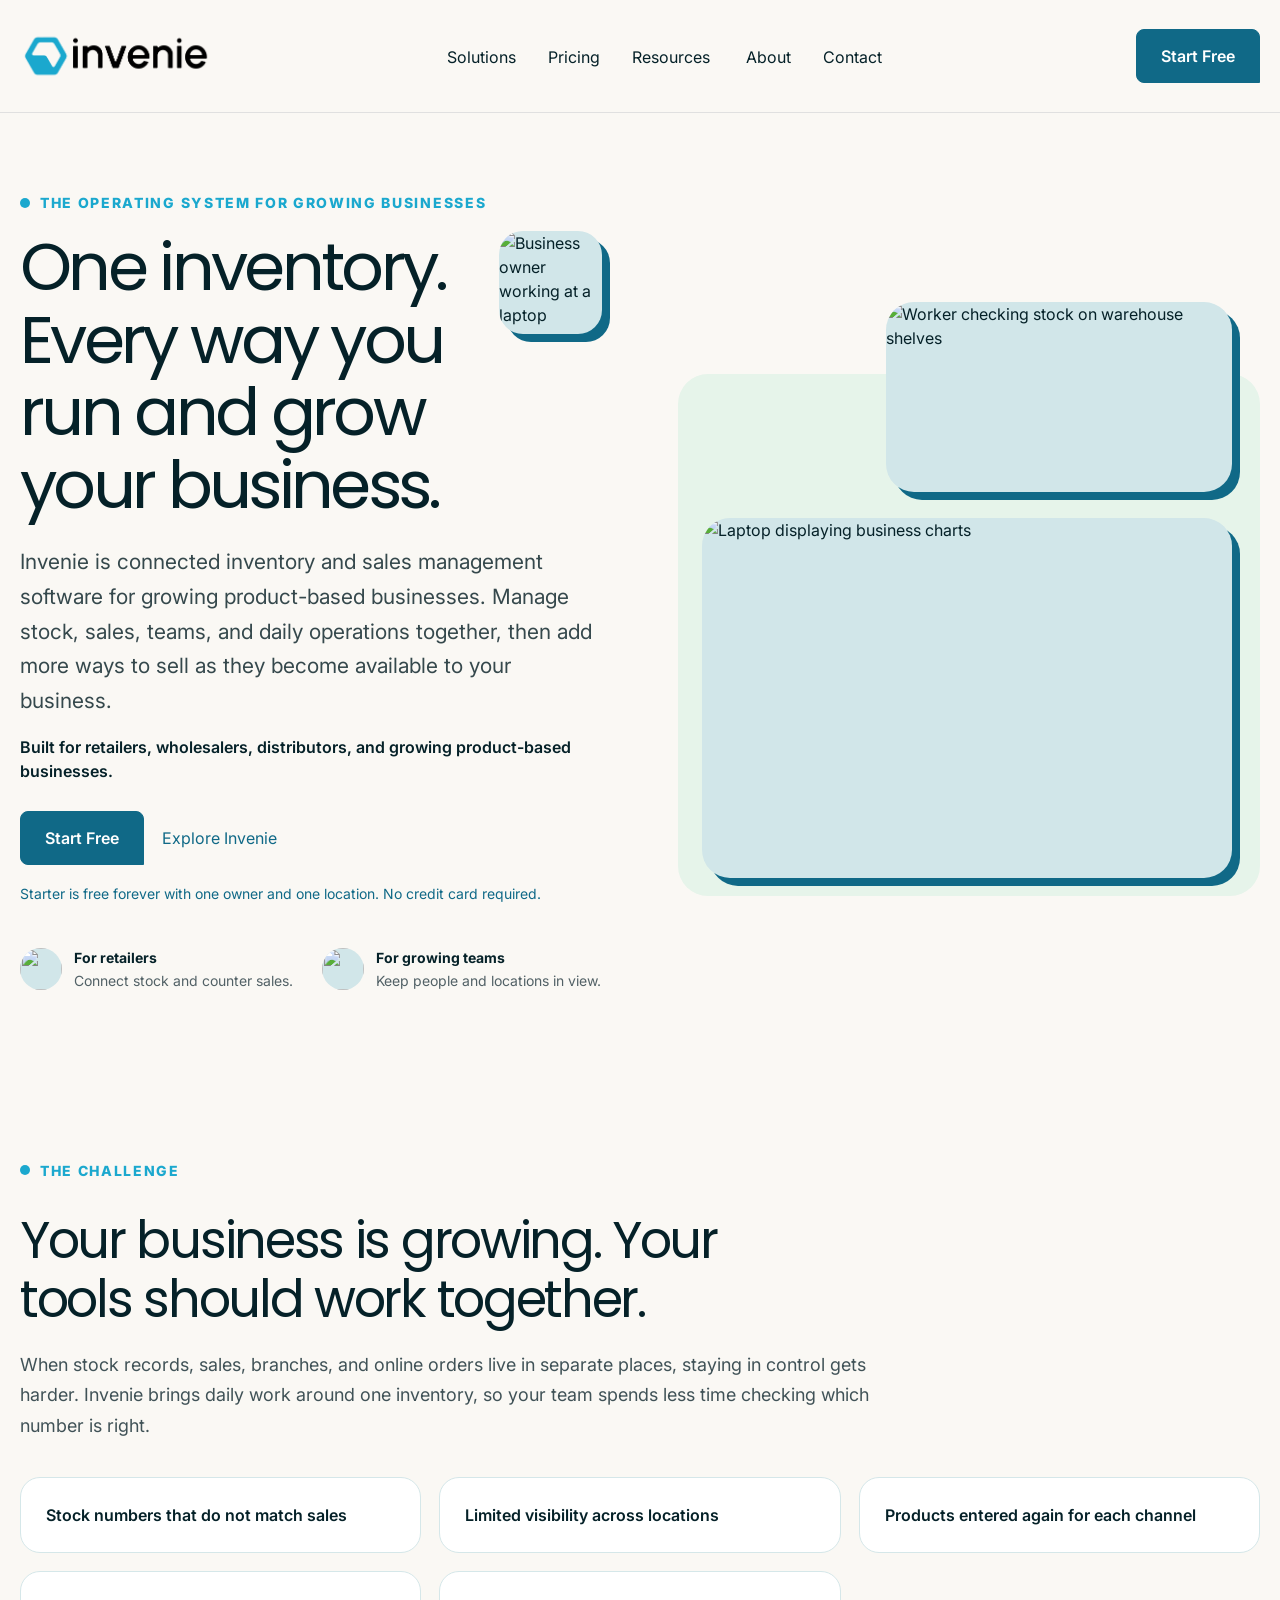
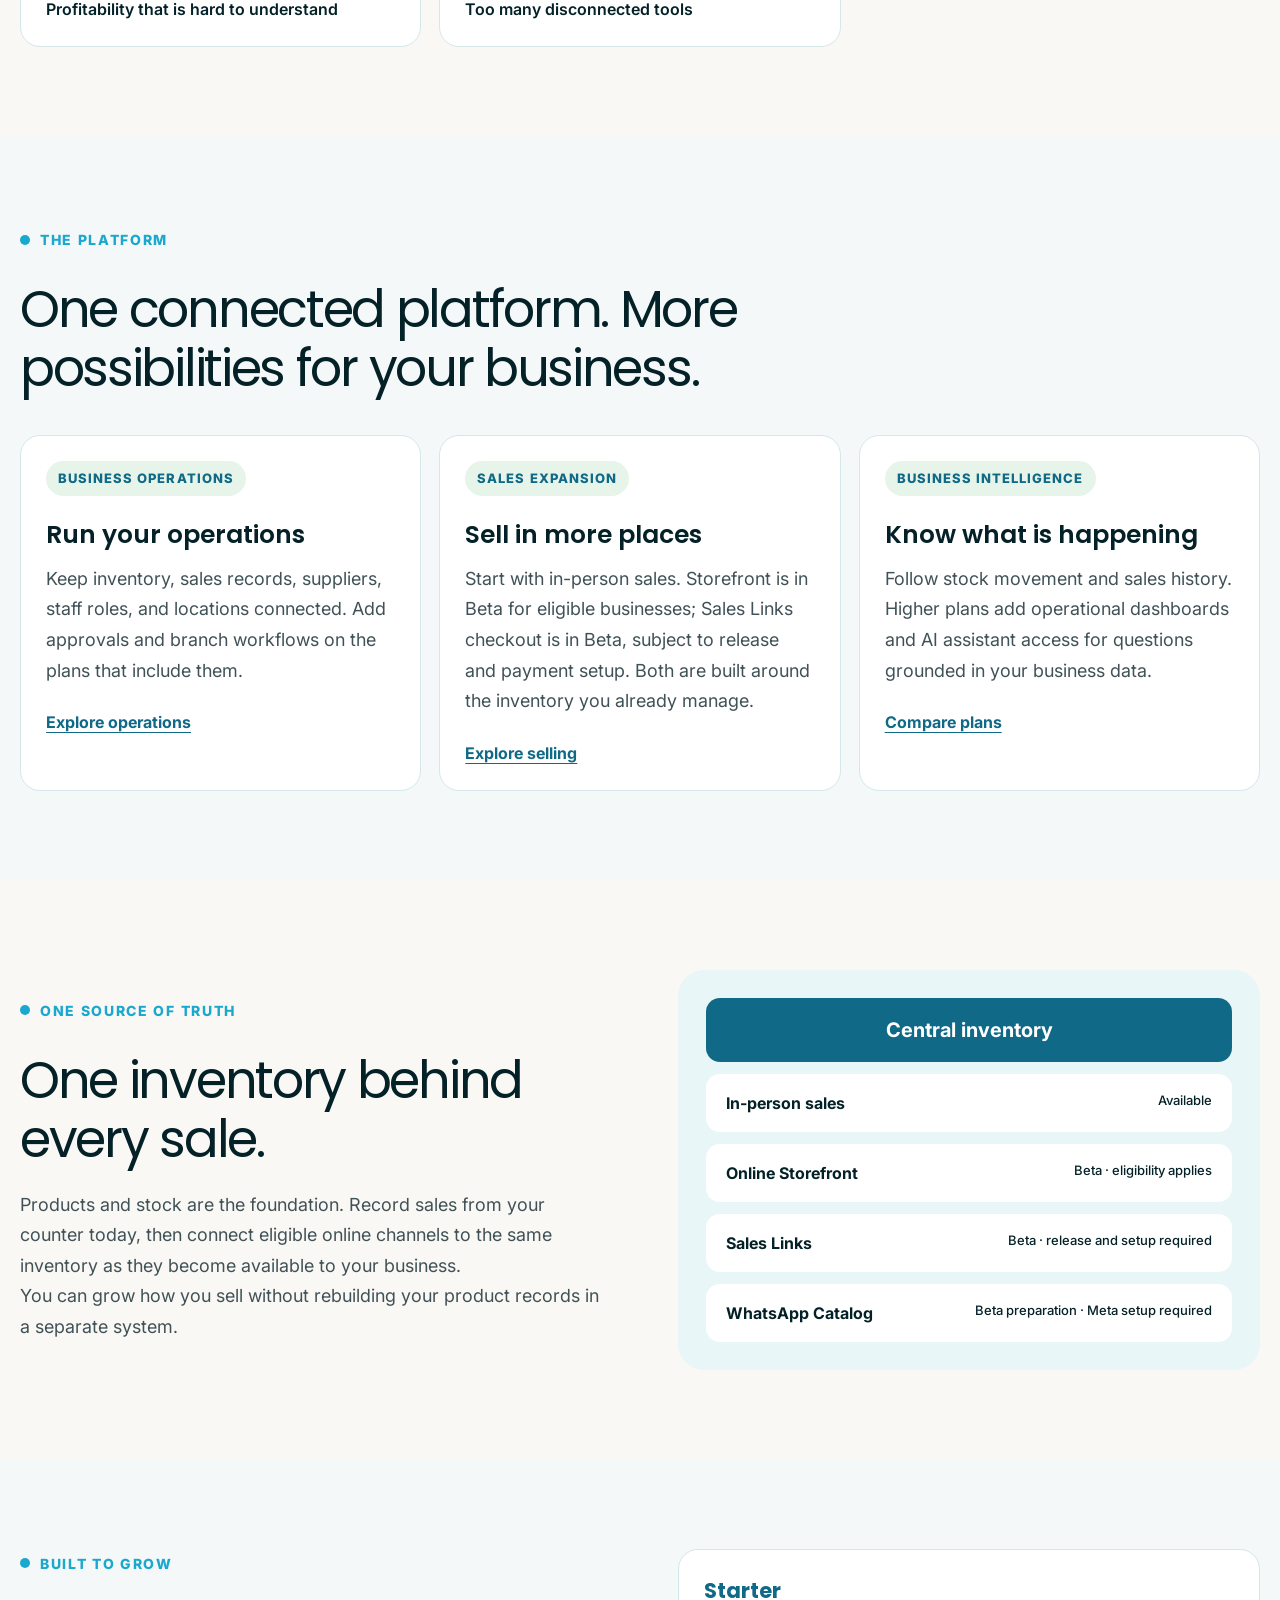
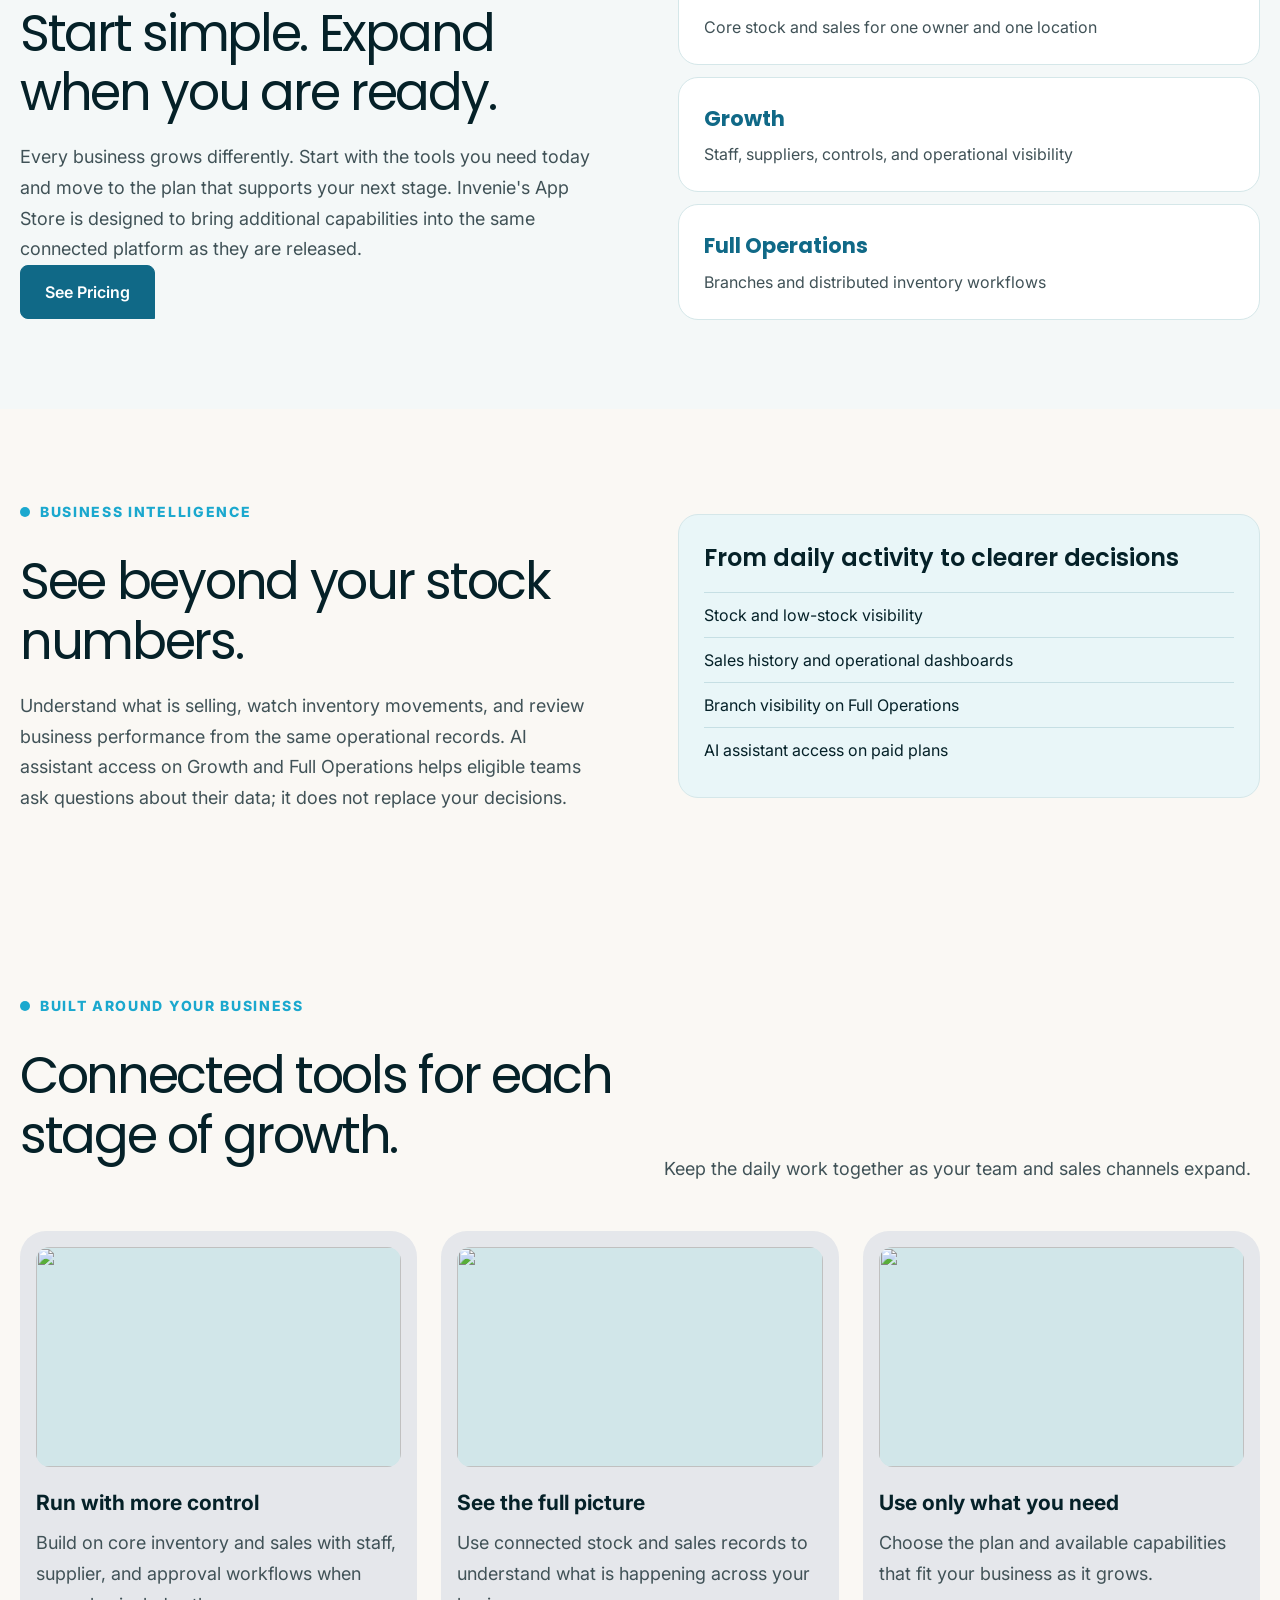
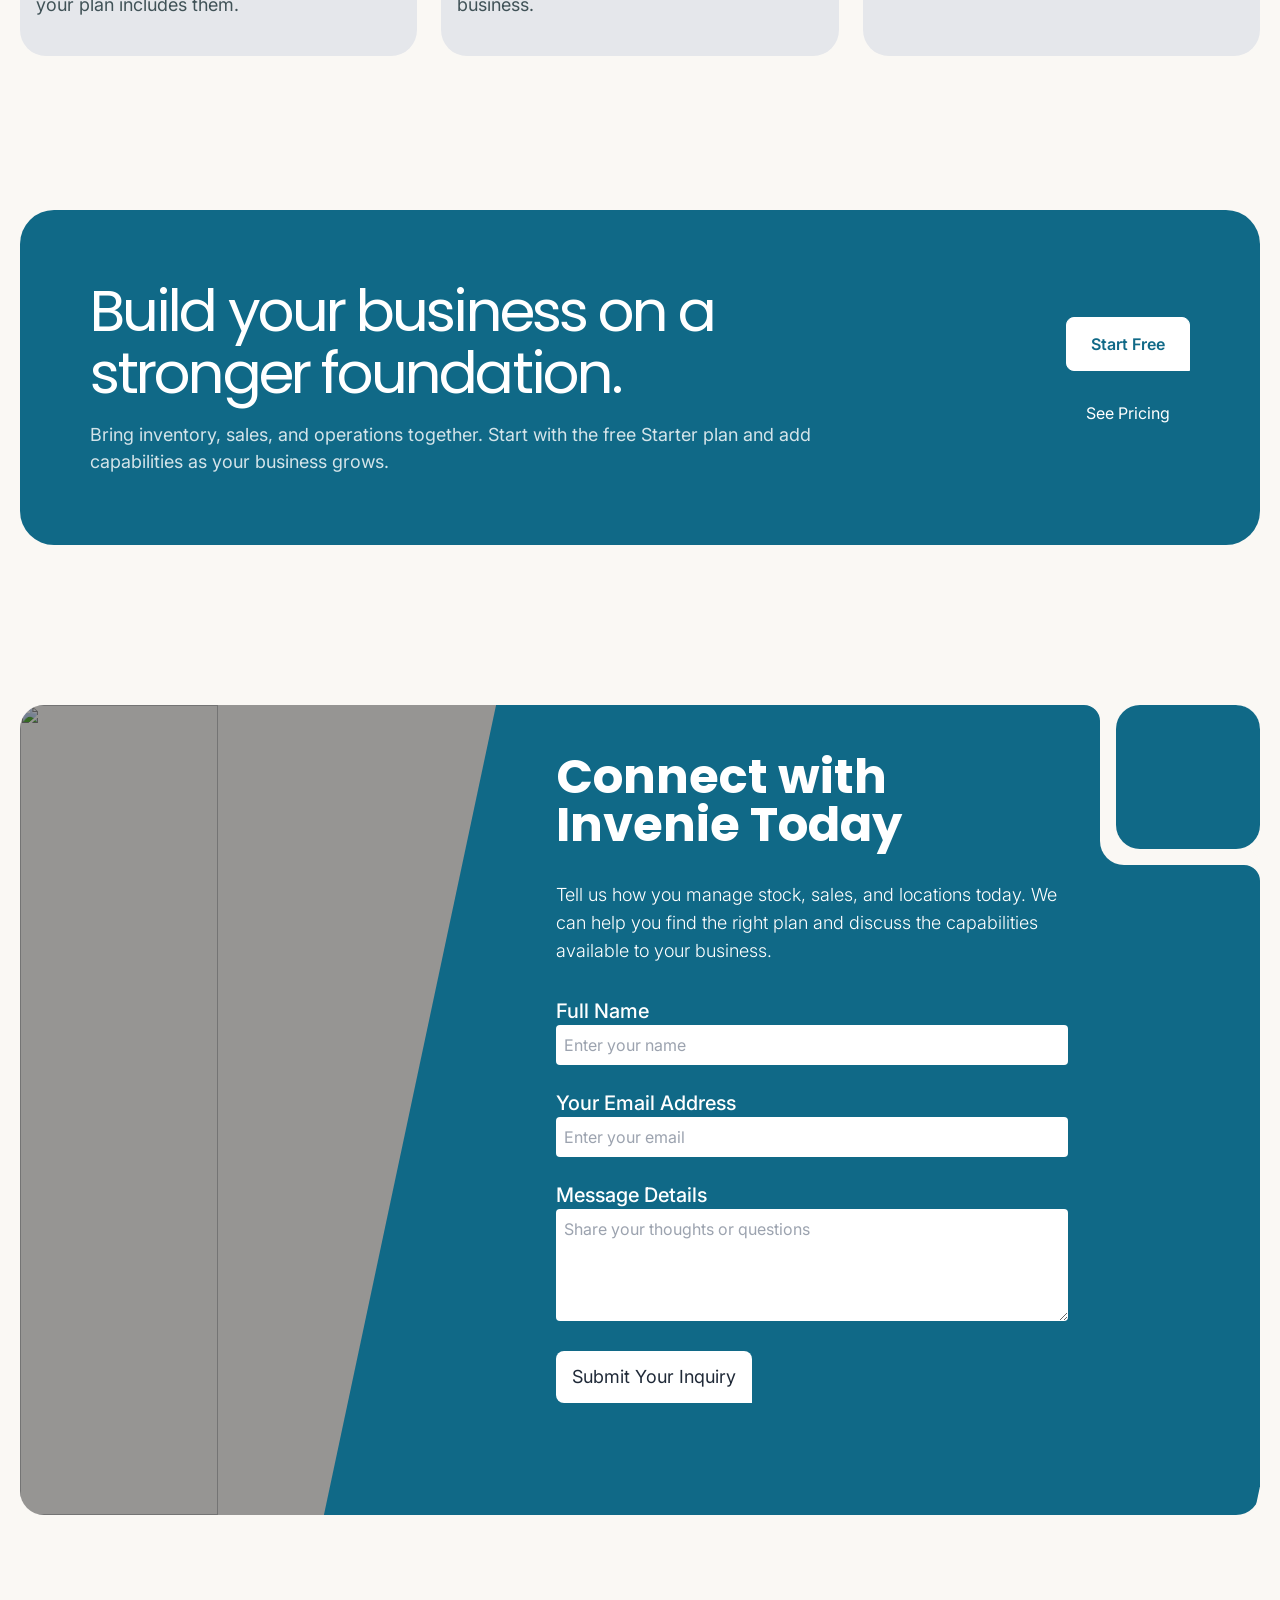
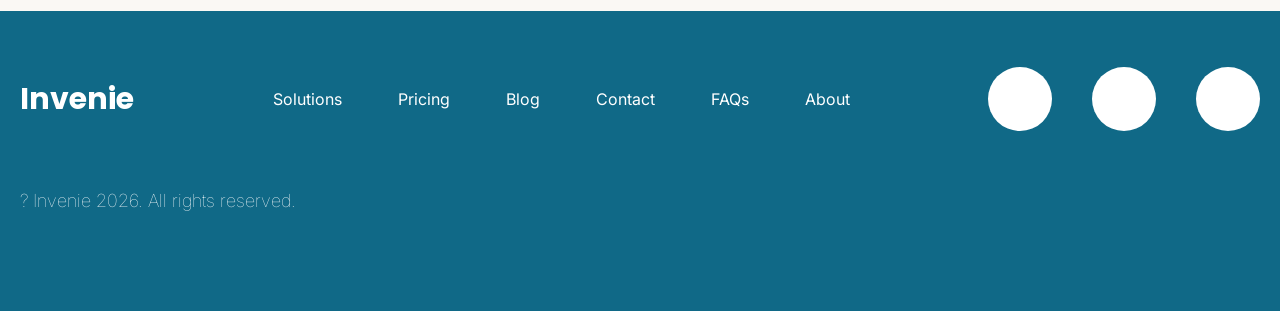
==== commit bf2fd4ac: "fix: Remove unnecessary paragraph from growth section in index.html" ====
--- a/index.html
+++ b/index.html
@@ -70,7 +70,7 @@
   <div class="inventory-map"><div class="inventory-map-center">Central inventory</div><div>In-person sales <span>Available</span></div><div>Online Storefront <span>Beta · eligibility applies</span></div><div>Sales Links <span>Beta · release and setup required</span></div><div>WhatsApp Catalog <span>Beta preparation · Meta setup required</span></div></div>
 </div></section>
 <section class="platform-section platform-section-soft" id="growth"><div class="pricing-container platform-split">
-  <div><p class="pricing-eyebrow">Built to grow</p><h2>Start simple. Expand when you are ready.</h2><p>Every business grows differently. Start with the tools you need today and move to the plan that supports your next stage. Invenie's App Store is designed to bring additional capabilities into the same connected platform as they are released.</p><p>App availability, activation, and pricing vary. See the current plan inclusions before choosing.</p><a class="pricing-button" href="pricing.html">See Pricing</a></div>
+  <div><p class="pricing-eyebrow">Built to grow</p><h2>Start simple. Expand when you are ready.</h2><p>Every business grows differently. Start with the tools you need today and move to the plan that supports your next stage. Invenie's App Store is designed to bring additional capabilities into the same connected platform as they are released.</p><p></p><a class="pricing-button" href="pricing.html">See Pricing</a></div>
   <div class="platform-growth-list"><div><strong>Starter</strong><span>Core stock and sales for one owner and one location</span></div><div><strong>Growth</strong><span>Staff, suppliers, controls, and operational visibility</span></div><div><strong>Full Operations</strong><span>Branches and distributed inventory workflows</span></div></div>
 </div></section>
 <section class="platform-section" id="insights"><div class="pricing-container platform-split">
